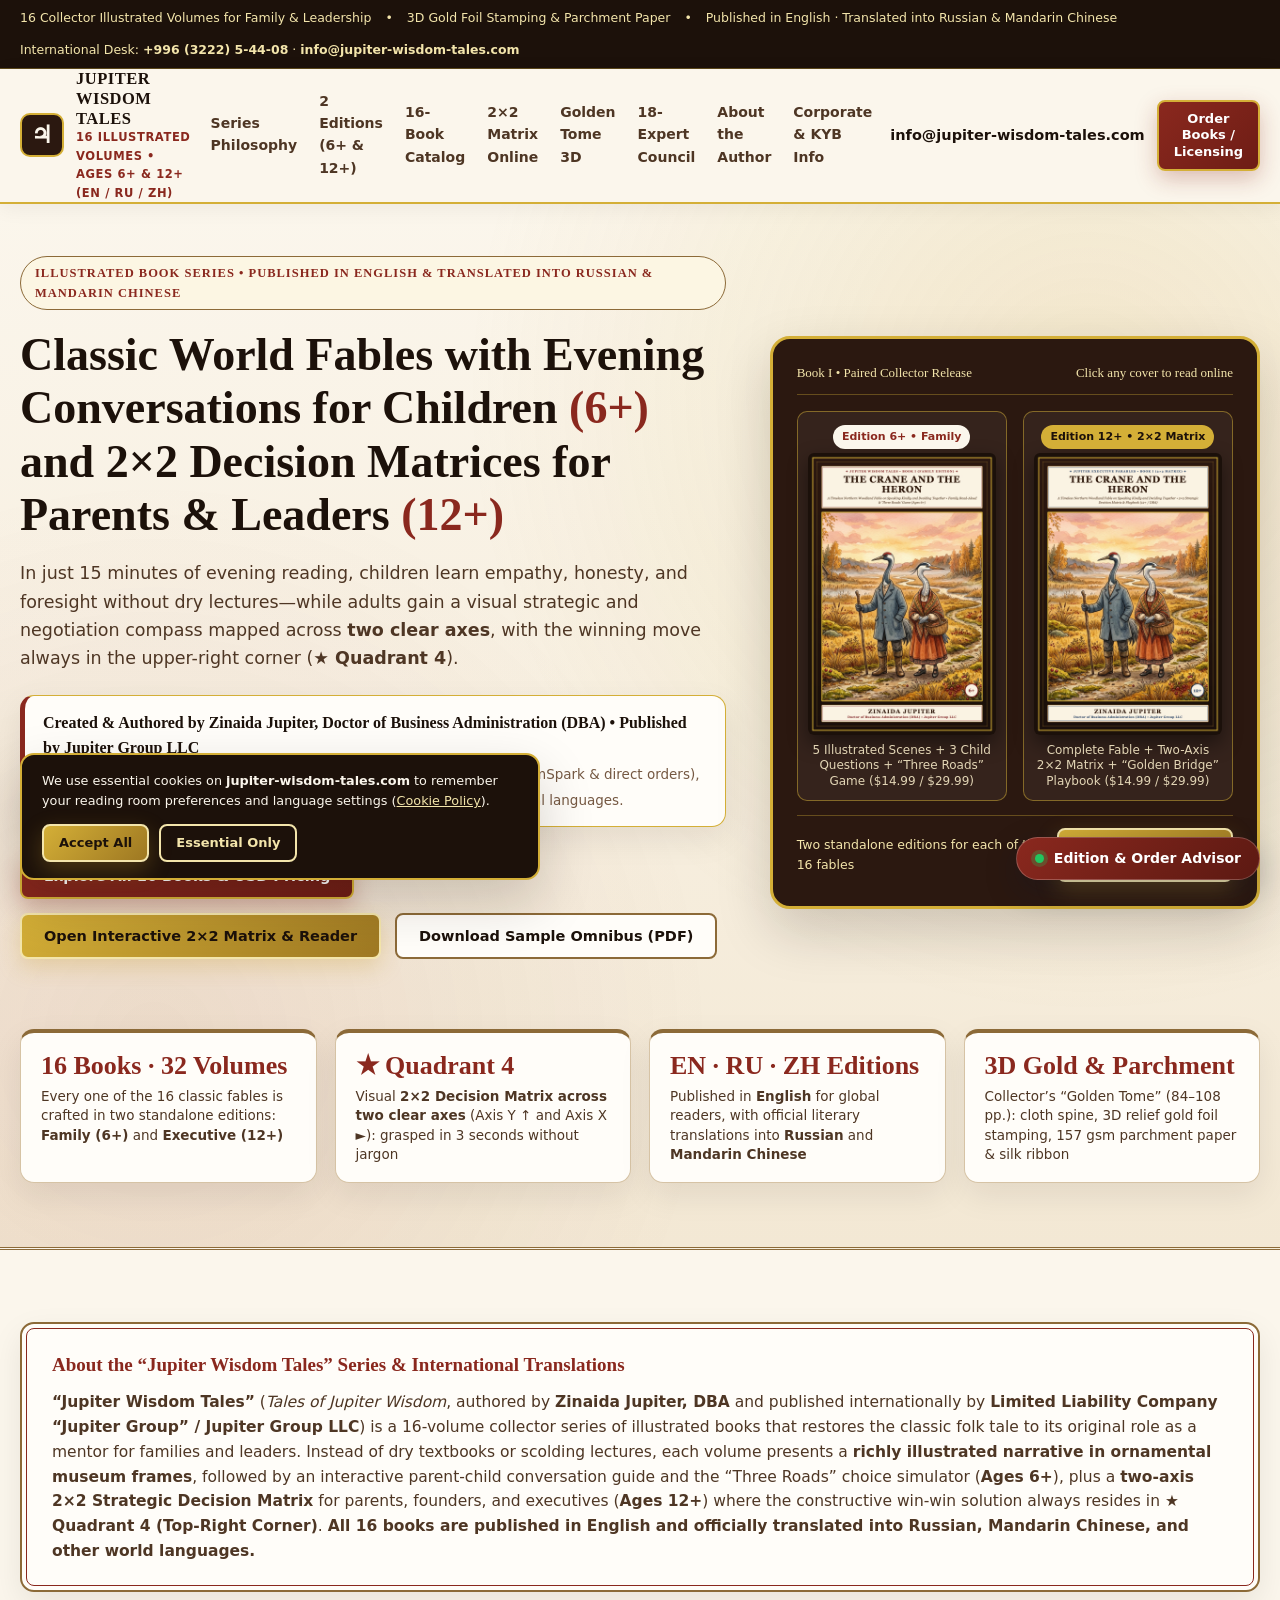
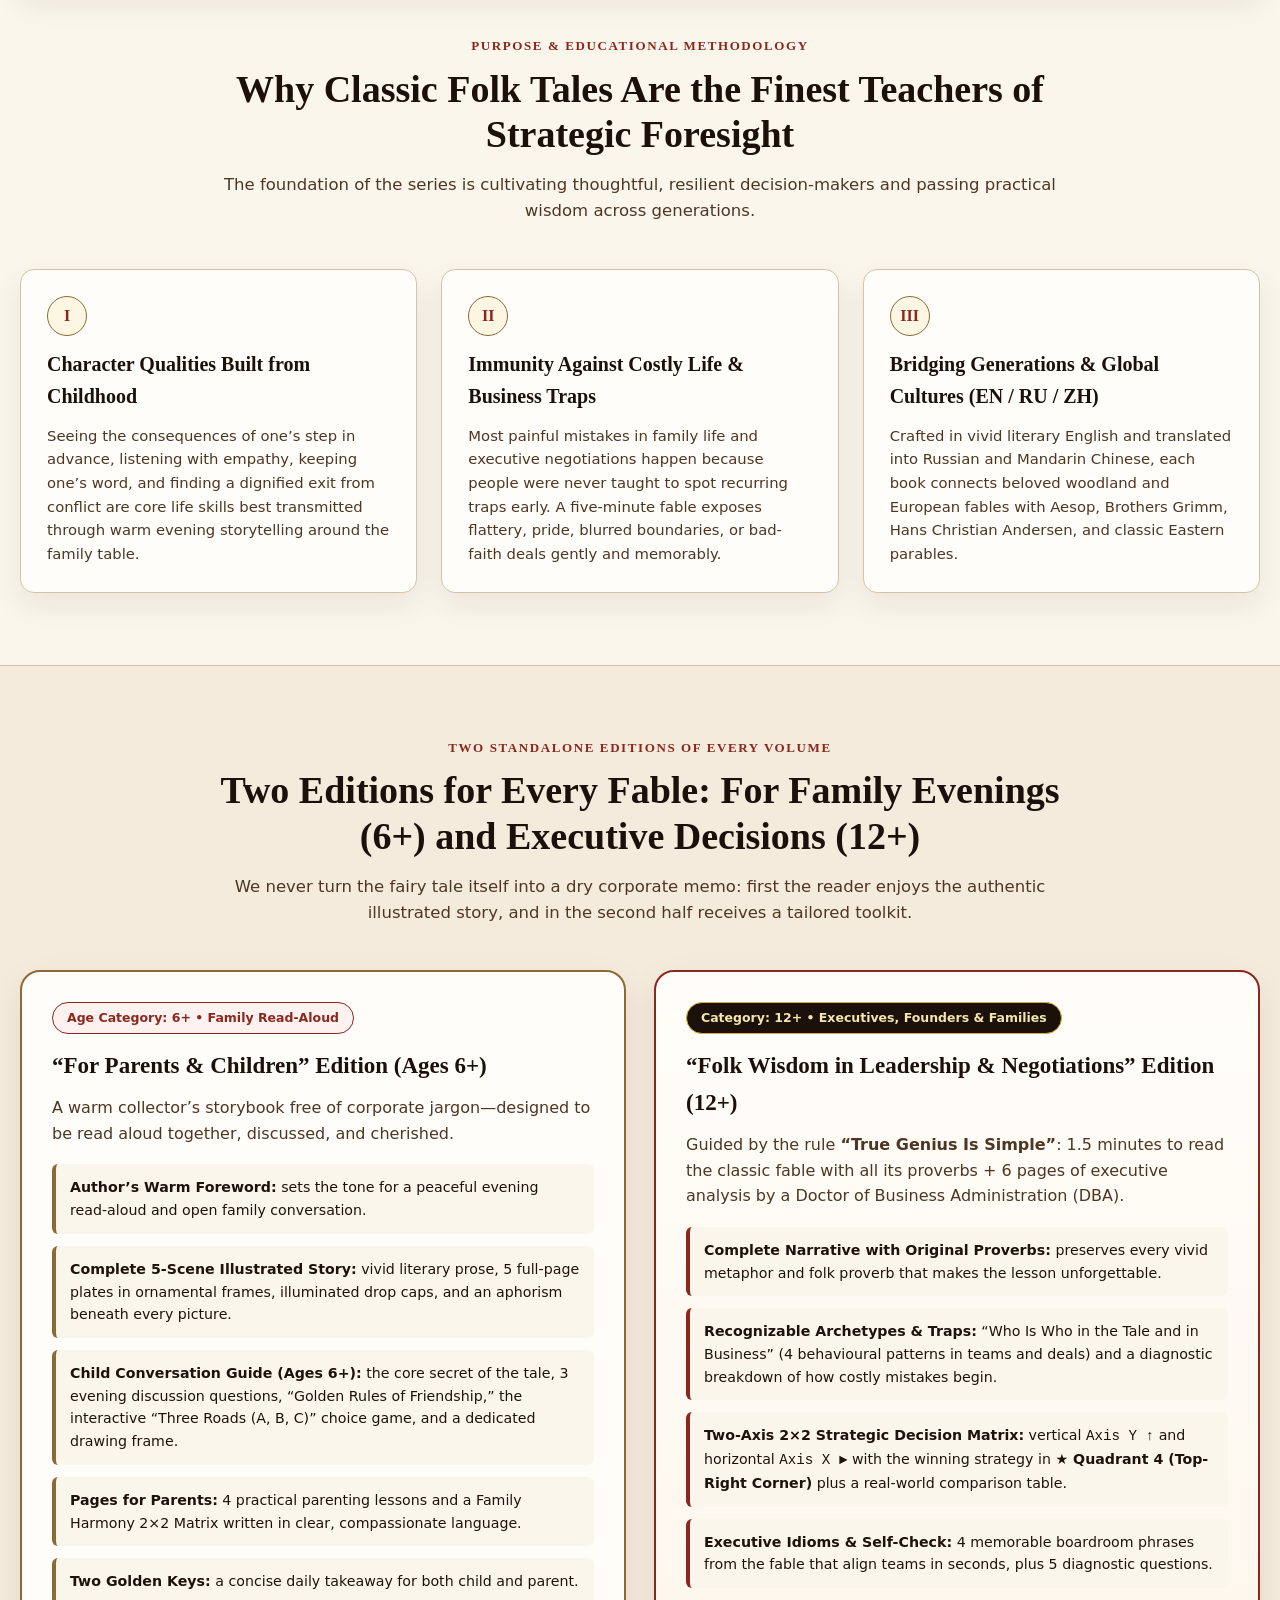
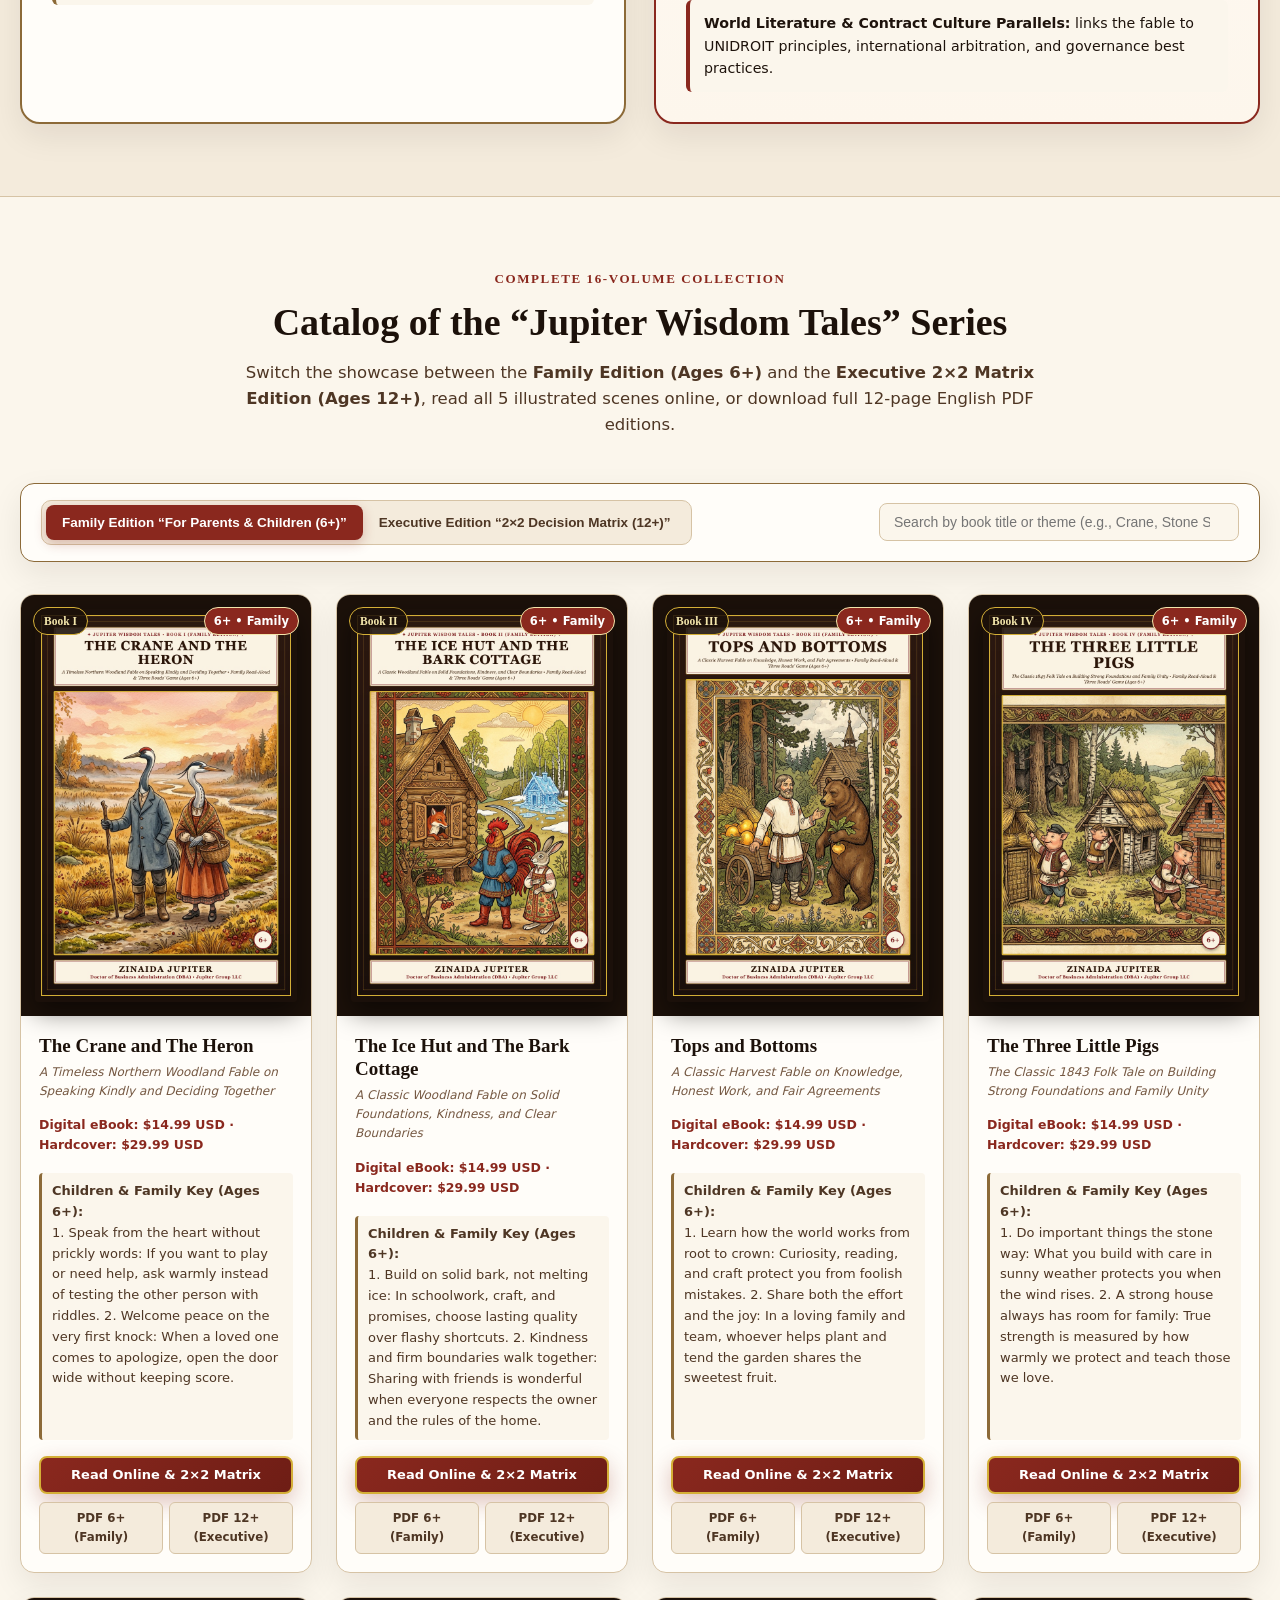
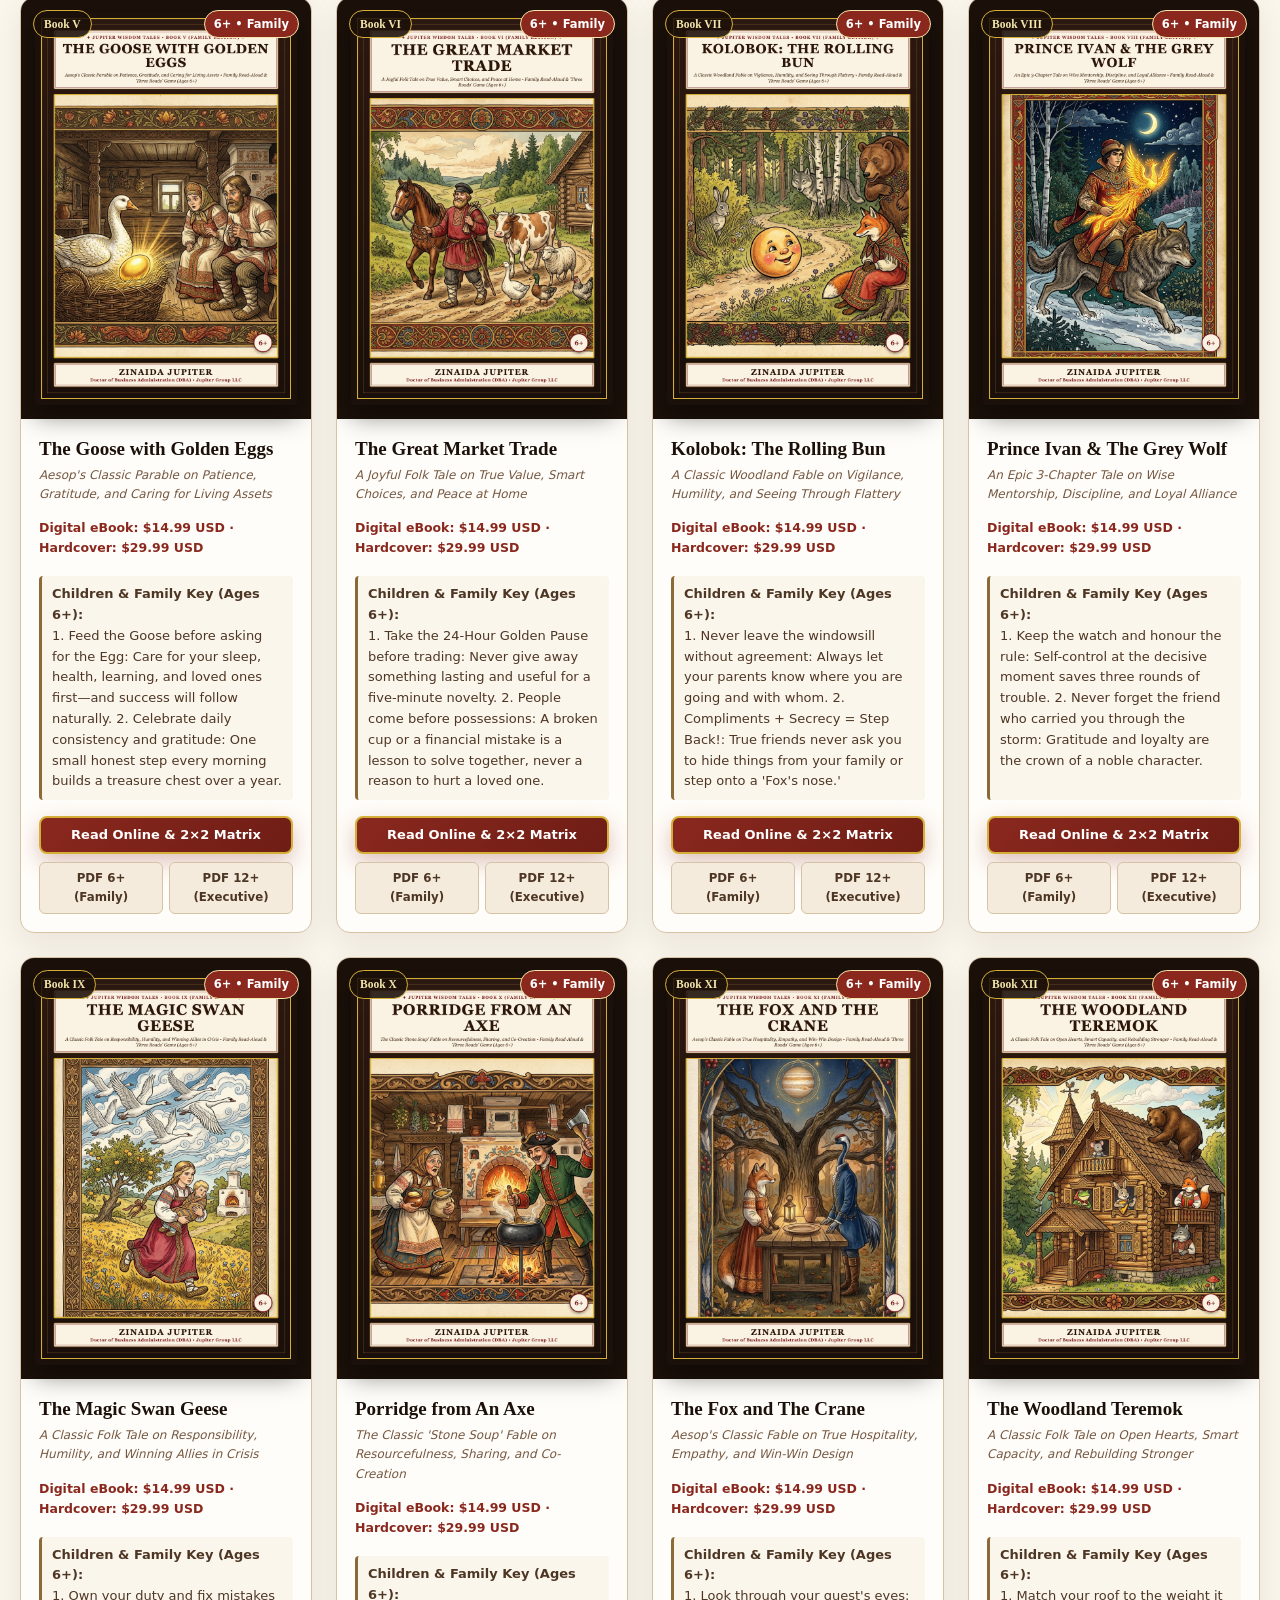
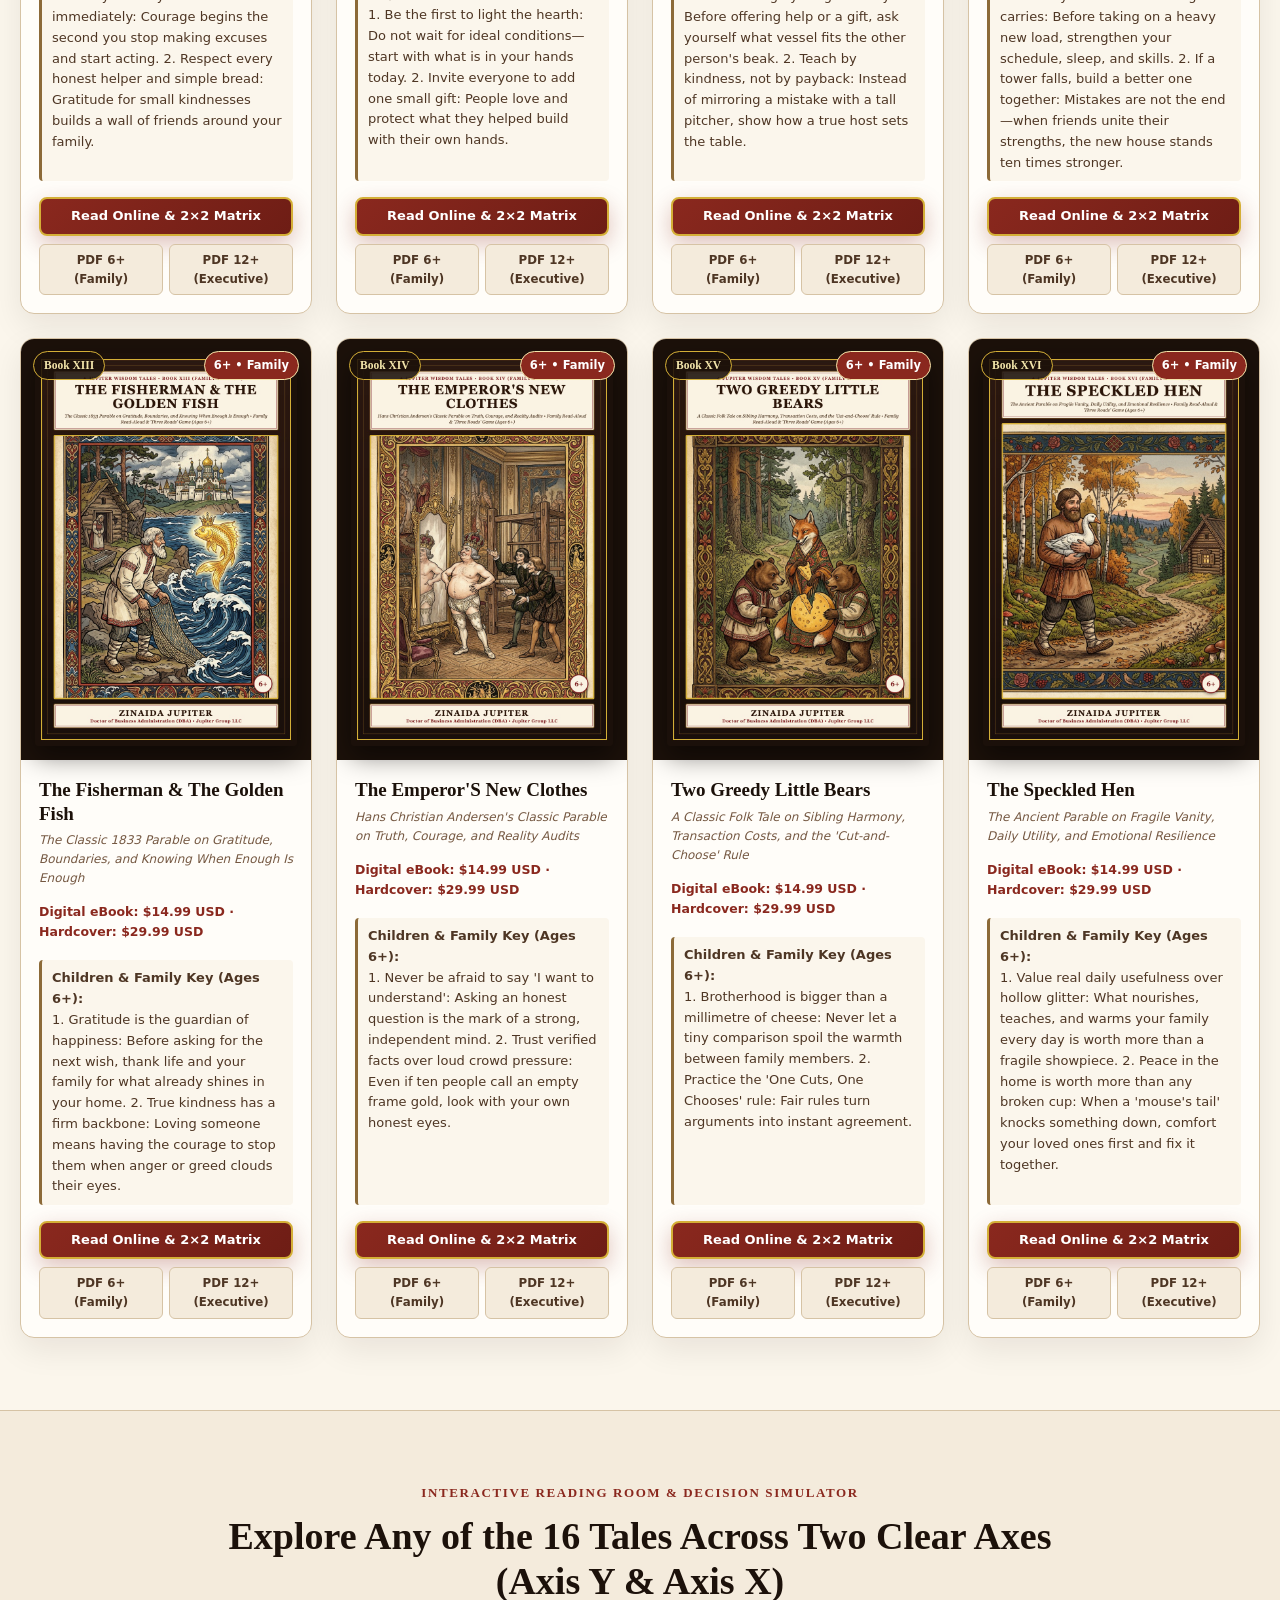
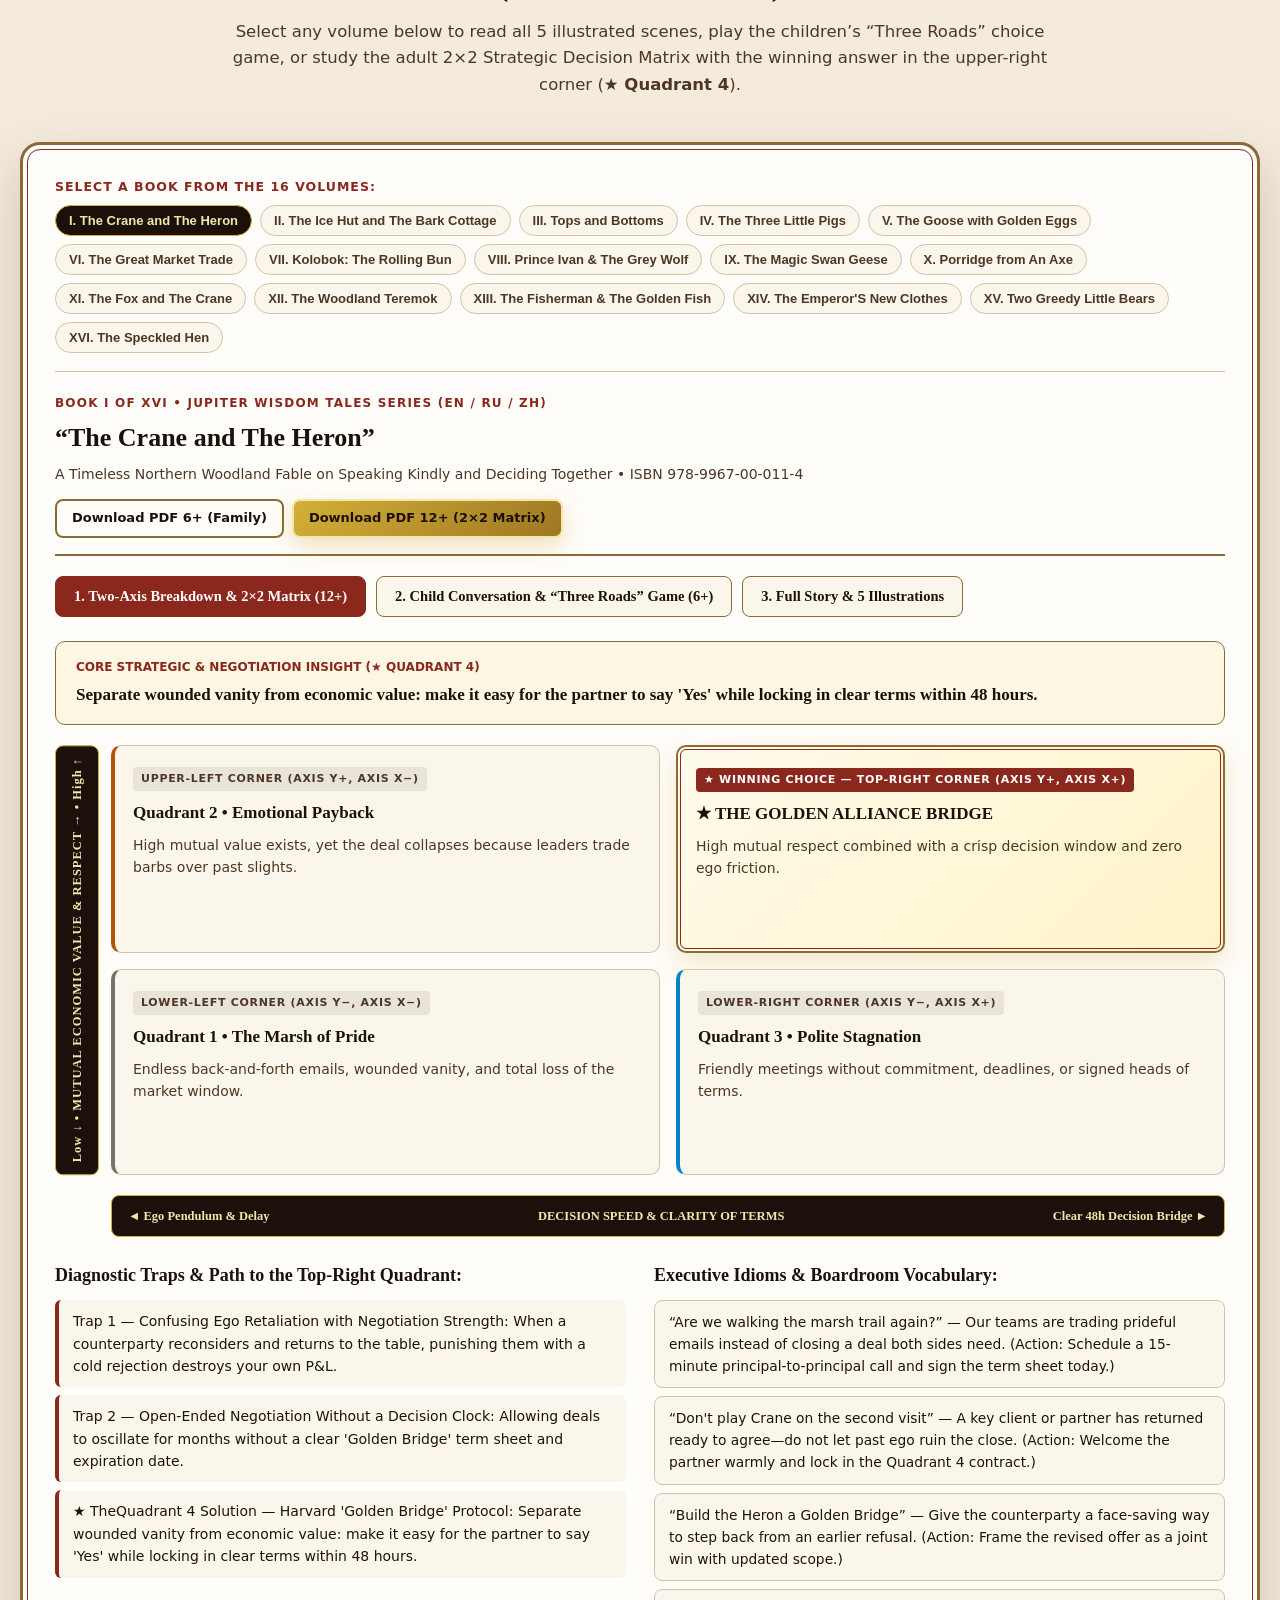
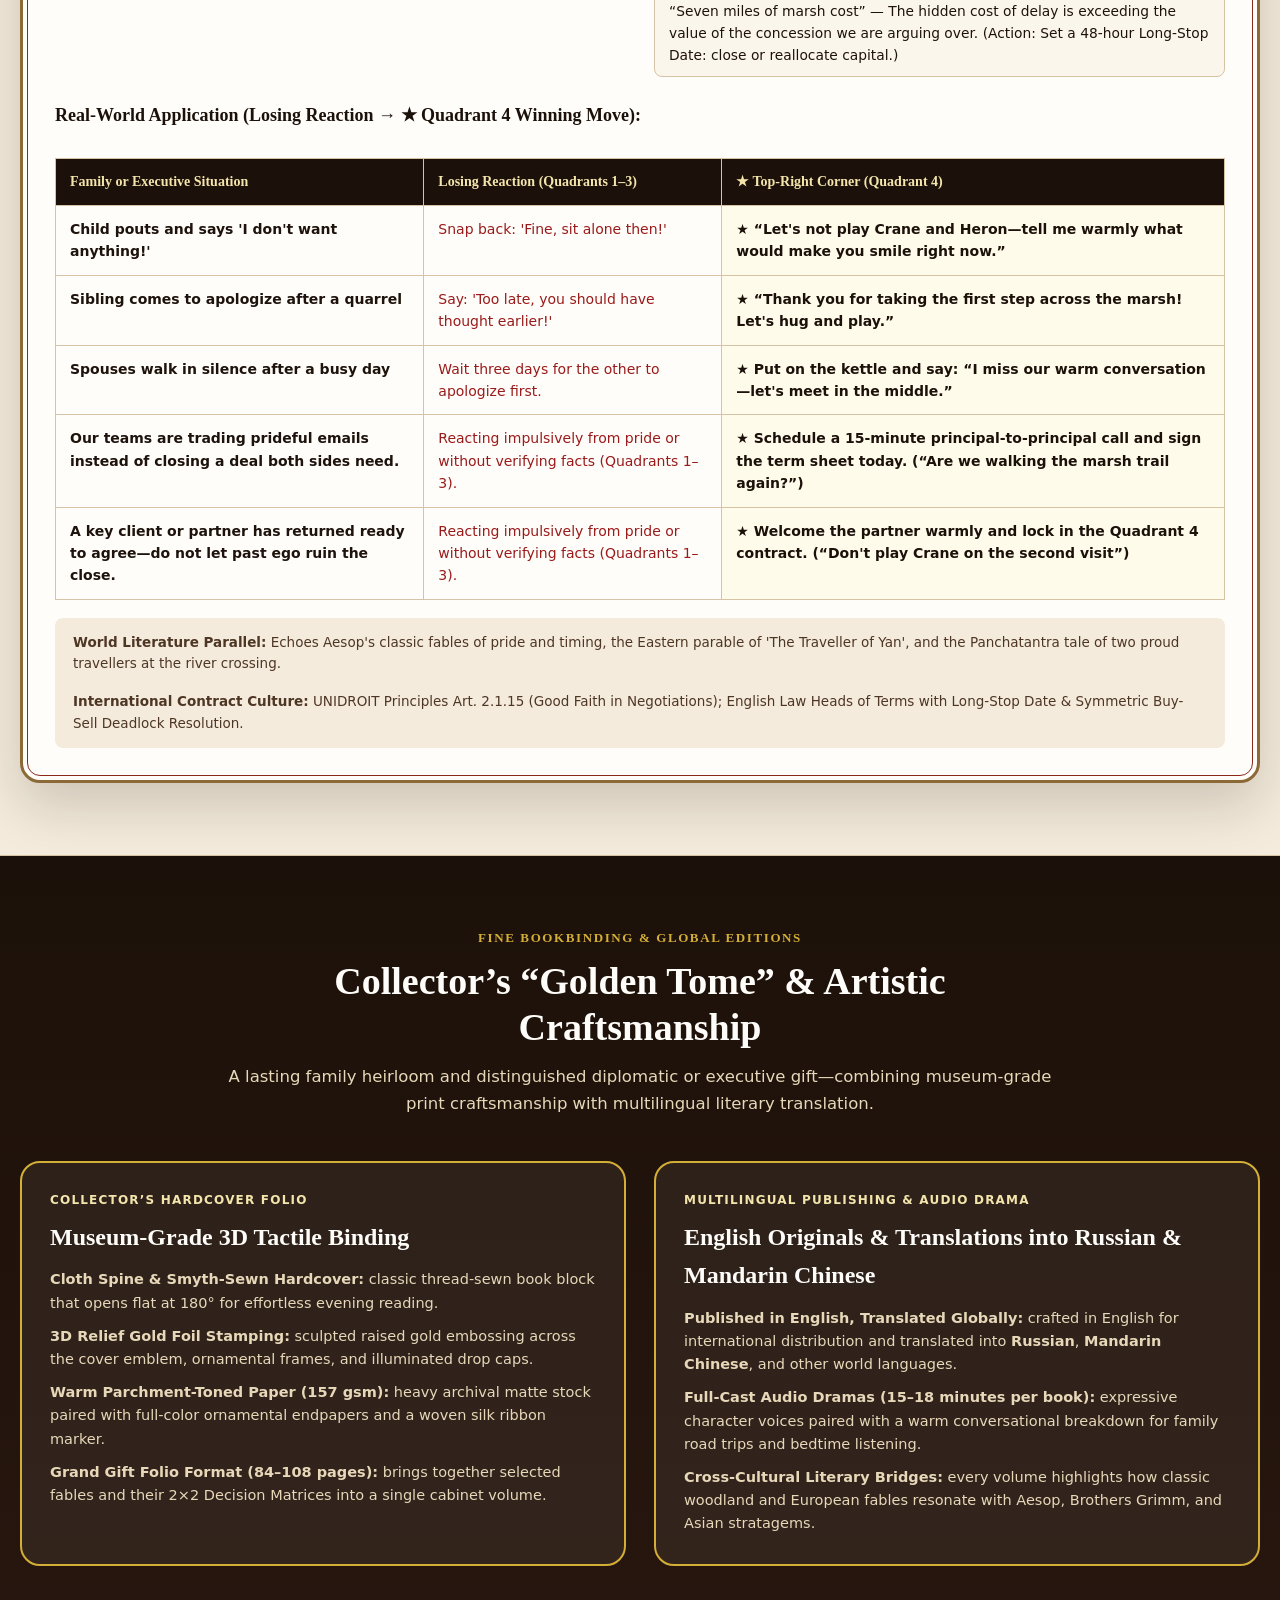
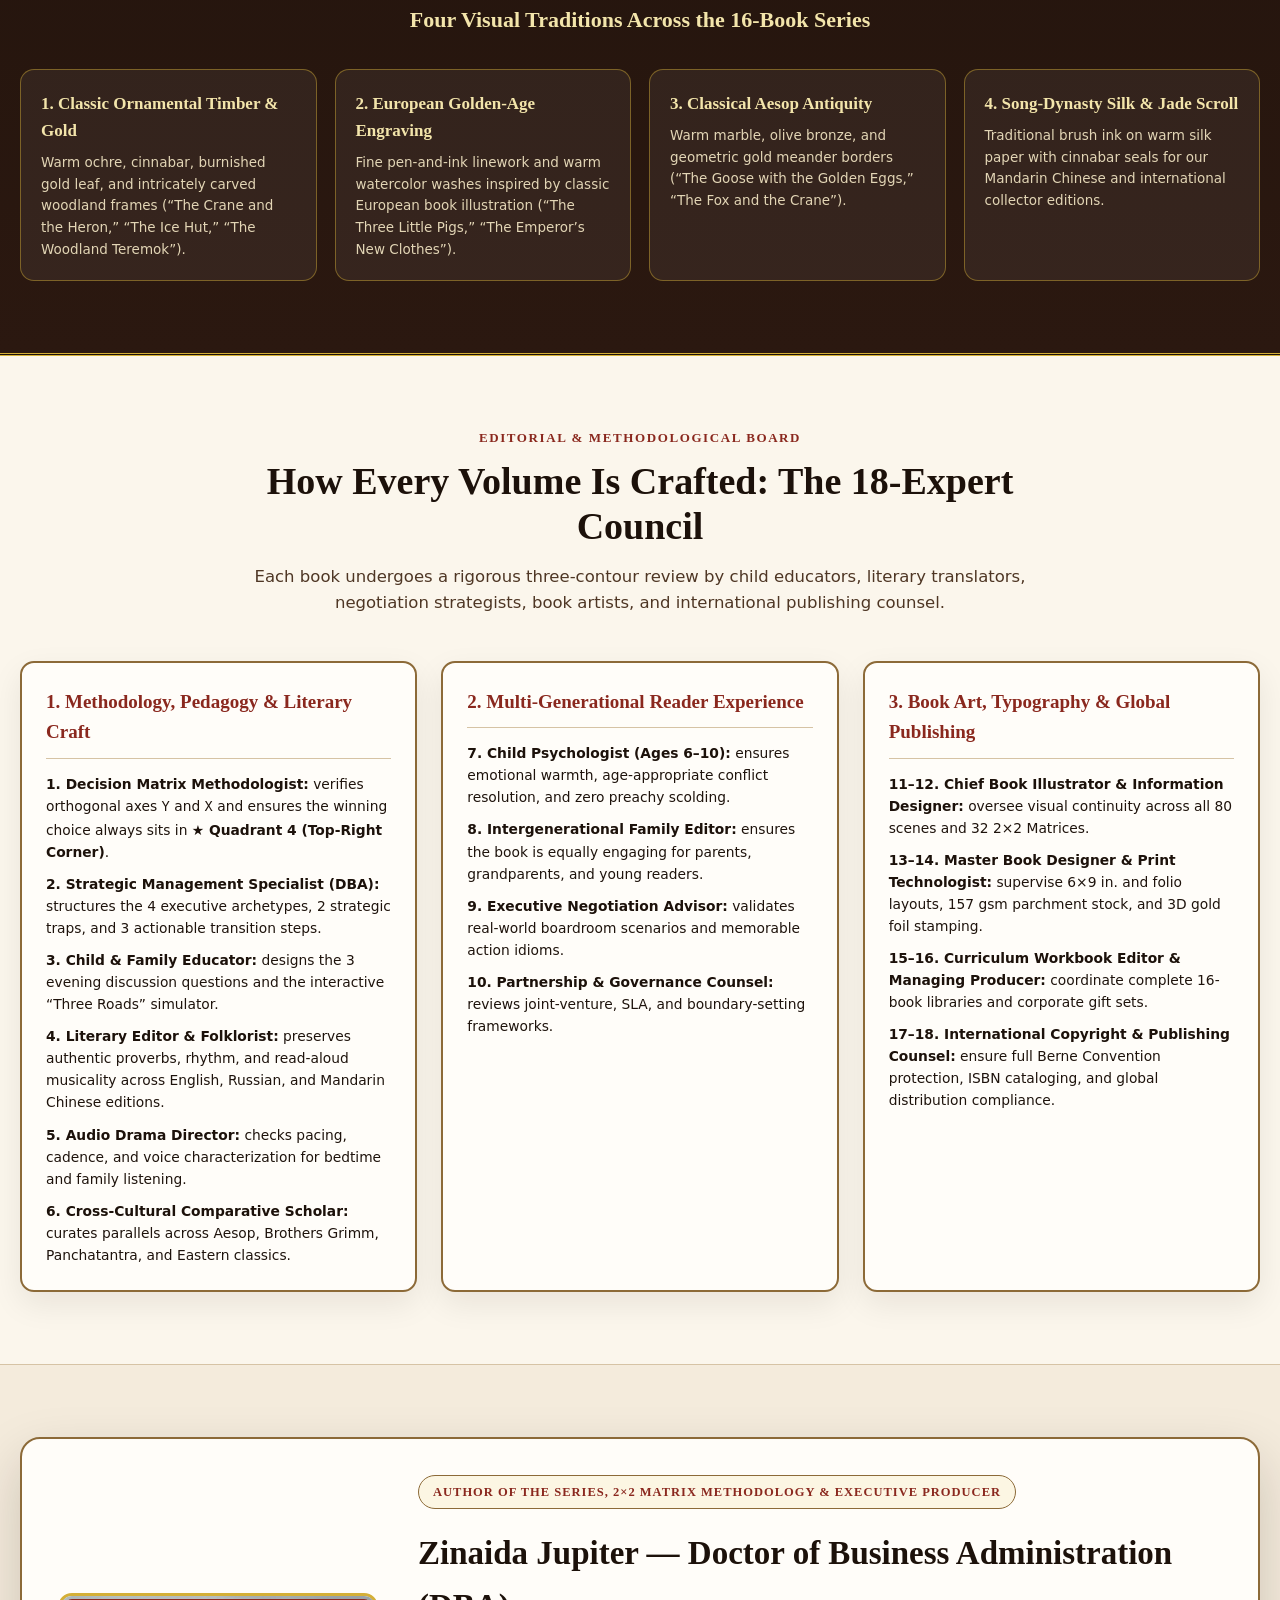
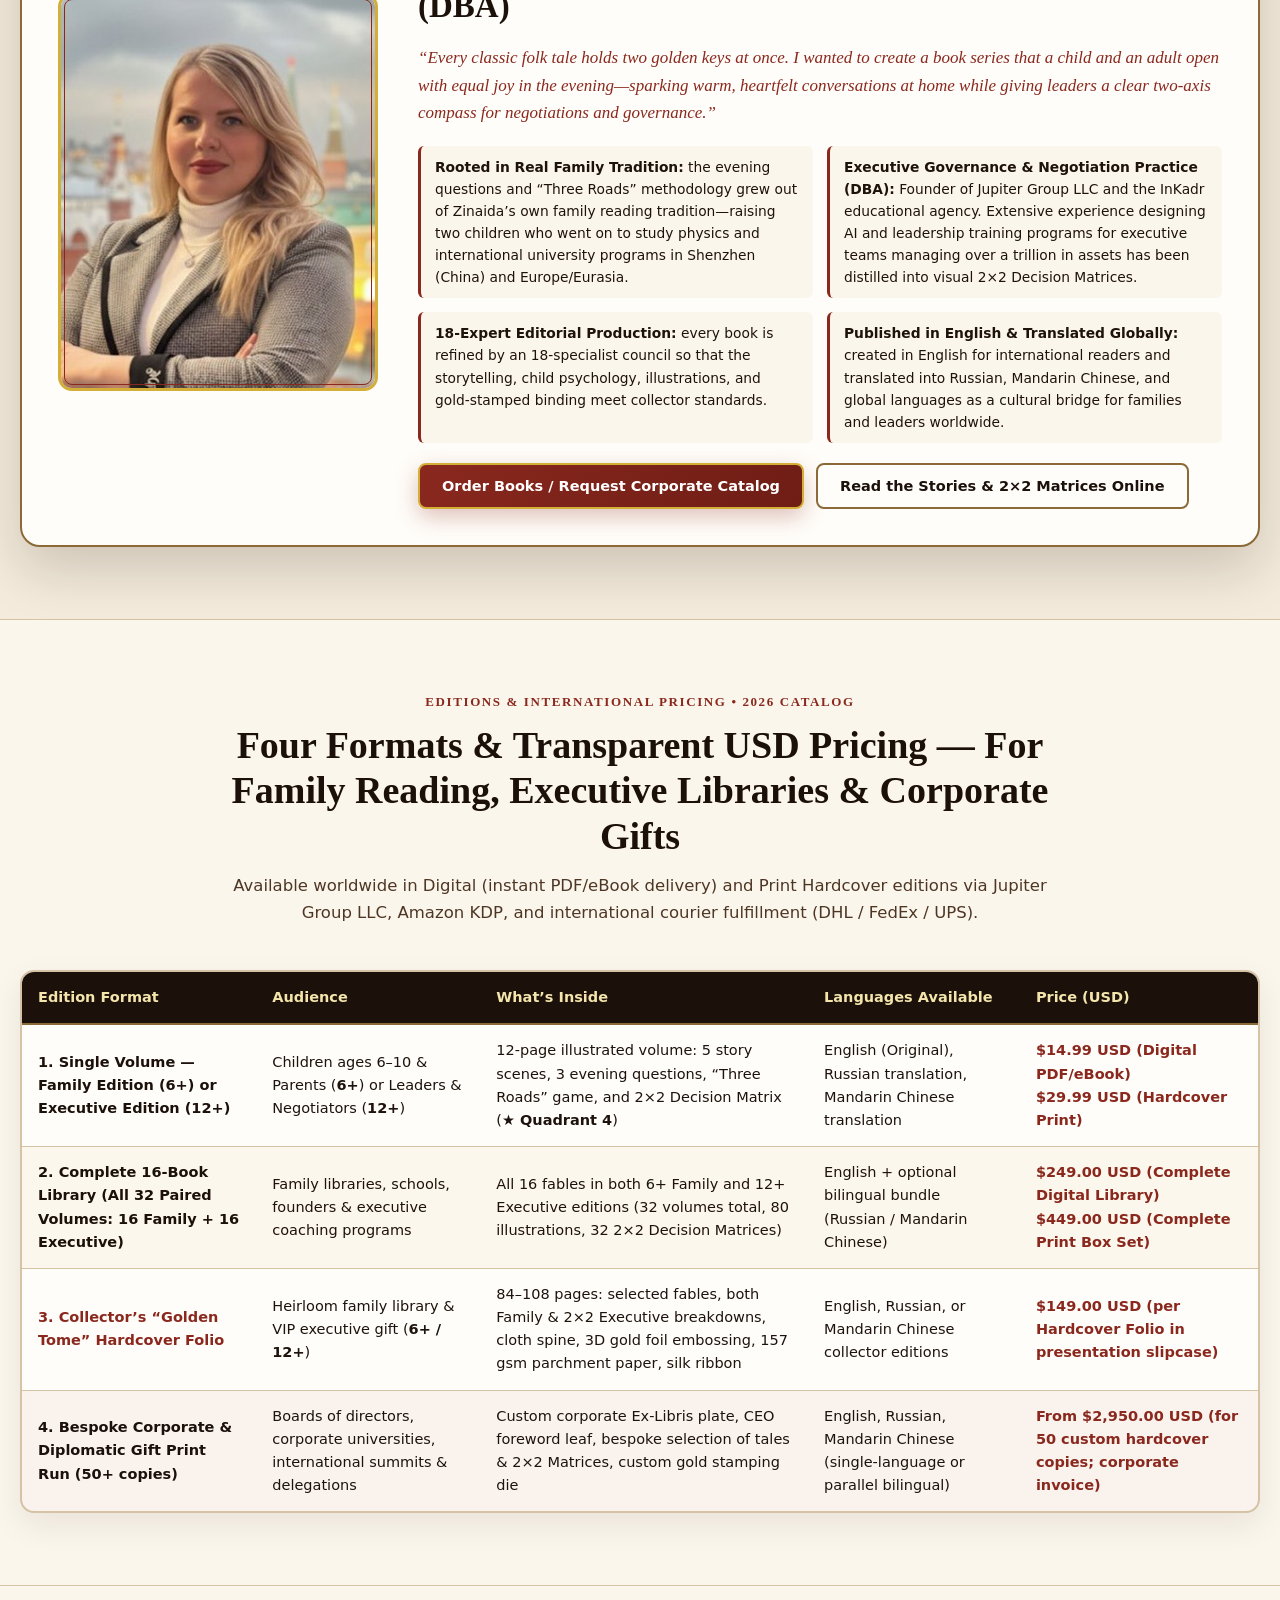
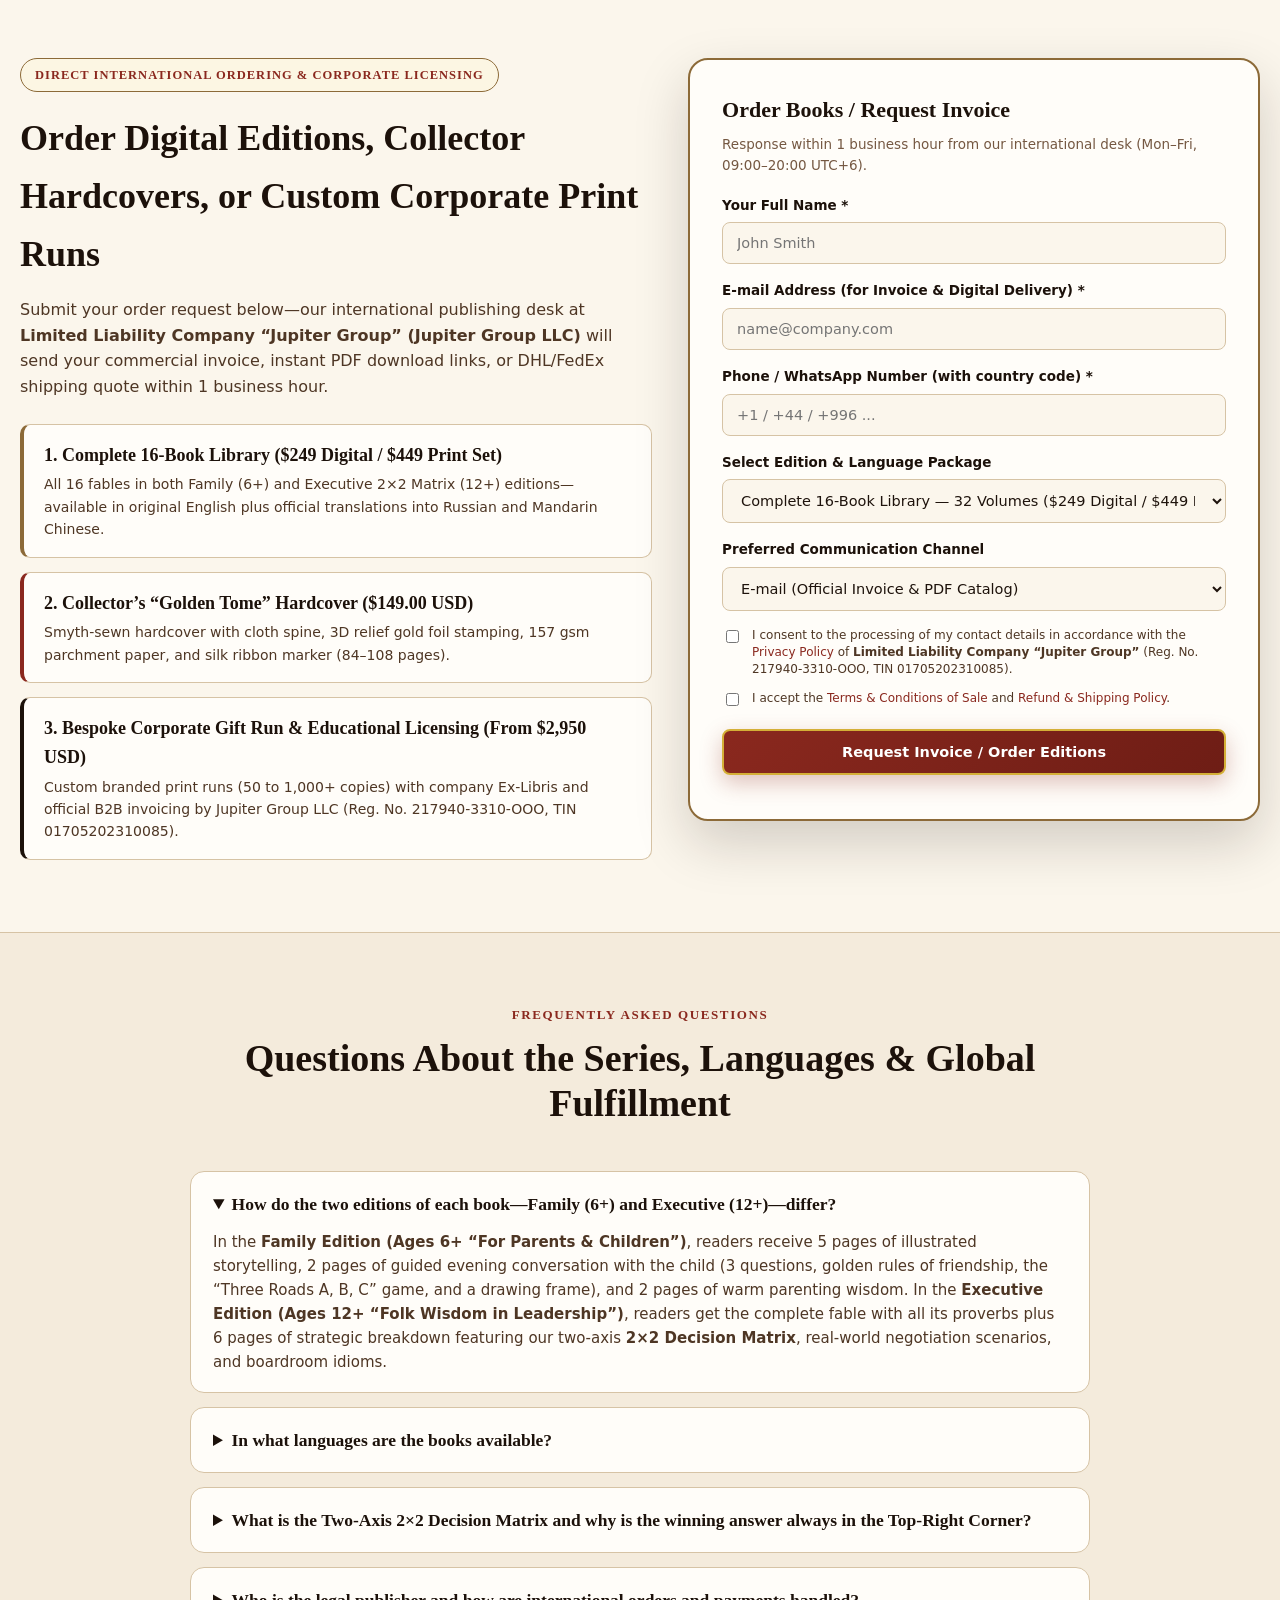
==== index.html @ e1222b91 "feat: publish English Payoneer-ready website jupiter-wisdom-tales.com (Jupiter Group LLC, KG)" ====
<!DOCTYPE html>
<html lang="en">
<head>
  <meta charset="UTF-8">
  <meta name="viewport" content="width=device-width, initial-scale=1.0">
  <title>Jupiter Wisdom Tales — Collector Illustrated Books for Children (6+) &amp; 2×2 Decision Matrices for Leaders (12+)</title>
  <meta name="description" content="A 16-volume illustrated book series by Zinaida Jupiter, DBA. Classic heritage folk tales with family read-aloud guides (Ages 6+) and 2×2 Strategic Decision Matrices for parents and executives (Ages 12+). Published in English with official translations into Russian, Mandarin Chinese, and global languages by Jupiter Group LLC.">
  <link rel="canonical" href="https://jupiter-wisdom-tales.com/">
  <link rel="icon" type="image/svg+xml" href="img/favicon.svg">
  <link rel="apple-touch-icon" href="img/favicon.svg">
  <link rel="preload" as="image" href="img/covers/b1_fam.jpg" fetchpriority="high">

  <!-- Open Graph -->
  <meta property="og:type" content="website">
  <meta property="og:site_name" content="Jupiter Wisdom Tales">
  <meta property="og:title" content="Jupiter Wisdom Tales — Family Read-Aloud Books (6+) &amp; 2×2 Strategic Decision Matrices (12+)">
  <meta property="og:description" content="16 collector illustrated volumes by Zinaida Jupiter, DBA: classic fables in museum-grade ornamental frames, evening conversation guides for children, and two-axis 2×2 Decision Matrices with the winning choice in ★ Quadrant 4 (Top-Right Corner). Published in English and translated into Russian and Mandarin Chinese.">
  <meta property="og:url" content="https://jupiter-wisdom-tales.com/">
  <meta property="og:image" content="https://jupiter-wisdom-tales.com/img/og-image.jpg">
  <meta property="og:locale" content="en_US">

  <link rel="stylesheet" href="css/style.css?v=1">
  <link rel="stylesheet" href="css/ai-consultant.css?v=1">

  <!-- Schema.org JSON-LD: Organization + BookSeries + Person + FAQPage -->
  <script type="application/ld+json">
  {
    "@context": "https://schema.org",
    "@graph": [
      {
        "@type": "Organization",
        "@id": "https://jupiter-wisdom-tales.com/#organization",
        "name": "Limited Liability Company \"Jupiter Group\" (Jupiter Group LLC)",
        "legalName": "Limited Liability Company \"Jupiter Group\" (OsOO \"Jupiter Group\", Reg. No. 217940-3310-OOO, TIN 01705202310085)",
        "url": "https://jupiter-wisdom-tales.com/",
        "logo": "https://jupiter-wisdom-tales.com/img/logo.svg",
        "telephone": "+996-3222-5-44-08",
        "email": "info@jupiter-wisdom-tales.com",
        "address": {
          "@type": "PostalAddress",
          "streetAddress": "4 A. Borubaeva Street, Apt. 21",
          "addressLocality": "Osh",
          "postalCode": "723500",
          "addressCountry": "KG"
        },
        "sameAs": [
          "https://record.minjust.gov.kg/view/01705202310085",
          "https://t.me/jupiter_wisdom_tales"
        ]
      },
      {
        "@type": "Person",
        "@id": "https://jupiter-wisdom-tales.com/#author",
        "name": "Zinaida Jupiter",
        "honorificSuffix": "DBA",
        "jobTitle": "Author & Creator of the Jupiter Wisdom Tales Series, Doctor of Business Administration (DBA)",
        "image": "https://jupiter-wisdom-tales.com/img/zinaida-portrait.jpg"
      },
      {
        "@type": "BookSeries",
        "@id": "https://jupiter-wisdom-tales.com/#bookseries",
        "name": "Jupiter Wisdom Tales",
        "alternateName": "Tales of Jupiter Wisdom",
        "author": {
          "@id": "https://jupiter-wisdom-tales.com/#author"
        },
        "publisher": {
          "@id": "https://jupiter-wisdom-tales.com/#organization"
        },
        "numberOfItems": 16,
        "inLanguage": ["en", "ru", "zh-CN"],
        "description": "A 16-volume collector series of dual-purpose illustrated books: classic folk tales with evening conversation guides for children (Ages 6+) and two-axis 2x2 Decision Matrices for parents, founders, and executives (Ages 12+). Published originally in English and translated into Russian, Mandarin Chinese, and global languages."
      },
      {
        "@type": "FAQPage",
        "@id": "https://jupiter-wisdom-tales.com/#faqpage",
        "mainEntity": [
          {
            "@type": "Question",
            "name": "How do the two editions of each book—Family (6+) and Executive (12+)—differ?",
            "acceptedAnswer": {
              "@type": "Answer",
              "text": "The Family Edition (Ages 6+) features 5 pages of lyrical illustrated storytelling, 2 pages of parent-child conversation (3 evening questions, the 'Three Roads' choice game, and a drawing frame), and 2 pages of warm parenting wisdom. The Executive Edition (Ages 12+) presents the complete fable alongside a two-axis 2x2 Strategic Decision Matrix (with the winning move in ★ Quadrant 4, Top-Right Corner), a table of real-world negotiation scenarios, and boardroom action idioms."
            }
          },
          {
            "@type": "Question",
            "name": "In what languages are the Jupiter Wisdom Tales published?",
            "acceptedAnswer": {
              "@type": "Answer",
              "text": "All 16 books of the Jupiter Wisdom Tales series are published originally in English for global readers and international platforms (including Amazon KDP and IngramSpark), and are officially translated into Russian, Mandarin Chinese, and other world languages."
            }
          },
          {
            "@type": "Question",
            "name": "Who is the official corporate publisher and copyright licensee?",
            "acceptedAnswer": {
              "@type": "Answer",
              "text": "The series is published and distributed internationally by Limited Liability Company 'Jupiter Group' (OsOO 'Jupiter Group' / Jupiter Group LLC), registered with the Ministry of Justice of the Kyrgyz Republic under State Registration No. 217940-3310-OOO and TIN 01705202310085 (4 A. Borubaeva Street, Apt. 21, Osh, 723500, Kyrgyz Republic; CEO: Vladimir Yuryevich Jupiter)."
            }
          }
        ]
      }
    ]
  }
  </script>
</head>
<body>

  <!-- Top Museum Canon Bar -->
  <div class="top-canon-bar">
    <div class="container top-canon-bar__inner">
      <div class="top-canon-bar__badges">
        <span>16 Collector Illustrated Volumes for Family &amp; Leadership</span>
        <span>•</span>
        <span>3D Gold Foil Stamping &amp; Parchment Paper</span>
        <span>•</span>
        <span>Published in English · Translated into Russian &amp; Mandarin Chinese</span>
      </div>
      <div>
        International Desk: <a href="tel:+996322254408">+996 (3222) 5-44-08</a> · <a href="mailto:info@jupiter-wisdom-tales.com">info@jupiter-wisdom-tales.com</a>
      </div>
    </div>
  </div>

  <!-- Sticky Header -->
  <header class="site-header">
    <div class="container site-header__inner">
      <a href="#top" class="brand-logo" aria-label="Jupiter Wisdom Tales — Home">
        <span class="brand-logo__emblem" aria-hidden="true">♃</span>
        <span>
          <span class="brand-logo__title">JUPITER WISDOM TALES</span>
          <span class="brand-logo__sub">16 Illustrated Volumes • Ages 6+ &amp; 12+ (EN / RU / ZH)</span>
        </span>
      </a>

      <nav class="main-nav" aria-label="Main Navigation">
        <a href="#philosophy">Series Philosophy</a>
        <a href="#two-wings">2 Editions (6+ &amp; 12+)</a>
        <a href="#catalog">16-Book Catalog</a>
        <a href="#interactive-matrix">2×2 Matrix Online</a>
        <a href="#golden-tome">Golden Tome 3D</a>
        <a href="#council">18-Expert Council</a>
        <a href="#author">About the Author</a>
        <a href="requisites.html">Corporate &amp; KYB Info</a>
      </nav>

      <div class="header-actions">
        <a href="mailto:info@jupiter-wisdom-tales.com" class="header-phone">info@jupiter-wisdom-tales.com</a>
        <button type="button" class="btn btn--primary btn--sm" data-open-order="Complete 16-Book Library ($249 / $449 USD)">Order Books / Licensing</button>
      </div>
    </div>
  </header>

  <main id="top">
    <!-- HERO SECTION -->
    <section class="hero">
      <div class="container">
        <div class="hero__grid">
          <div>
            <div class="eyebrow-badge">Illustrated Book Series • Published in English &amp; Translated into Russian &amp; Mandarin Chinese</div>
            <h1 class="hero__title">
              Classic World Fables with Evening Conversations for Children <span>(6+)</span> and 2×2 Decision Matrices for Parents &amp; Leaders <span>(12+)</span>
            </h1>
            <p class="hero__lead">
              In just 15 minutes of evening reading, children learn empathy, honesty, and foresight without dry lectures—while adults gain a visual strategic and negotiation compass mapped across <strong>two clear axes</strong>, with the winning move always in the upper-right corner (<strong>★ Quadrant 4</strong>).
            </p>

            <div class="hero__author-pill">
              <div>
                <strong>Created &amp; Authored by Zinaida Jupiter, Doctor of Business Administration (DBA) • Published by Jupiter Group LLC</strong>
                <span>Published originally in English for global distribution (Amazon KDP, IngramSpark &amp; direct orders), with official translations into Russian, Mandarin Chinese, and international languages.</span>
              </div>
            </div>

            <div class="hero__cta-row">
              <a href="#catalog" class="btn btn--primary">Explore All 16 Books &amp; USD Pricing</a>
              <a href="#interactive-matrix" class="btn btn--gold">Open Interactive 2×2 Matrix &amp; Reader</a>
              <a href="pdf/golden_omnibus_vol1_en.pdf" target="_blank" rel="noopener" class="btn btn--outline">Download Sample Omnibus (PDF)</a>
            </div>
          </div>

          <!-- Right Showcase of Paired Editions (Book I) -->
          <div class="hero-showcase">
            <div class="hero-showcase__top">
              <span>Book I • Paired Collector Release</span>
              <span>Click any cover to read online</span>
            </div>
            <div class="hero-showcase__pair">
              <div class="showcase-book-card" data-open-reader="1" data-initial-tab="kids">
                <span class="showcase-book-card__tag showcase-book-card__tag--fam">Edition 6+ • Family</span>
                <img src="img/covers/b1_fam.jpg" alt="Book I: The Crane and the Heron — Family Read-Aloud Edition (Ages 6+)" width="320" height="480" fetchpriority="high">
                <div class="showcase-book-card__caption">5 Illustrated Scenes + 3 Child Questions + “Three Roads” Game ($14.99 / $29.99)</div>
              </div>
              <div class="showcase-book-card" data-open-reader="1" data-initial-tab="matrix">
                <span class="showcase-book-card__tag showcase-book-card__tag--mgmt">Edition 12+ • 2×2 Matrix</span>
                <img src="img/covers/b1_mgmt.jpg" alt="Book I: The Crane and the Heron — Executive 2x2 Decision Matrix Edition (Ages 12+)" width="320" height="480">
                <div class="showcase-book-card__caption">Complete Fable + Two-Axis 2×2 Matrix + “Golden Bridge” Playbook ($14.99 / $29.99)</div>
              </div>
            </div>
            <div class="hero-showcase__footer">
              <span>Two standalone editions for each of the 16 fables</span>
              <button type="button" class="btn btn--gold btn--sm" data-open-reader="1" data-initial-tab="matrix">Open 2×2 Breakdown →</button>
            </div>
          </div>
        </div>

        <!-- 4 Key Metrics Strip -->
        <div class="metrics-strip">
          <div class="metric-card">
            <div class="metric-card__num">16 Books · 32 Volumes</div>
            <div class="metric-card__label">Every one of the 16 classic fables is crafted in two standalone editions: <strong>Family (6+)</strong> and <strong>Executive (12+)</strong></div>
          </div>
          <div class="metric-card">
            <div class="metric-card__num">★ Quadrant 4</div>
            <div class="metric-card__label">Visual <strong>2×2 Decision Matrix across two clear axes</strong> (Axis Y ↑ and Axis X ►): grasped in 3 seconds without jargon</div>
          </div>
          <div class="metric-card">
            <div class="metric-card__num">EN · RU · ZH Editions</div>
            <div class="metric-card__label">Published in <strong>English</strong> for global readers, with official literary translations into <strong>Russian</strong> and <strong>Mandarin Chinese</strong></div>
          </div>
          <div class="metric-card">
            <div class="metric-card__num">3D Gold &amp; Parchment</div>
            <div class="metric-card__label">Collector’s “Golden Tome” (84–108 pp.): cloth spine, 3D relief gold foil stamping, 157 gsm parchment paper &amp; silk ribbon</div>
          </div>
        </div>
      </div>
    </section>

    <!-- SECTION 1: EXECUTIVE SUMMARY & PHILOSOPHY -->
    <section class="section" id="philosophy">
      <div class="container">
        <div class="geo-summary-box">
          <h2 class="geo-summary-box__title">About the “Jupiter Wisdom Tales” Series &amp; International Translations</h2>
          <p style="margin:0;font-size:15.5px;color:var(--ink-secondary);">
            <strong>“Jupiter Wisdom Tales”</strong> (<em>Tales of Jupiter Wisdom</em>, authored by <strong>Zinaida Jupiter, DBA</strong> and published internationally by <strong>Limited Liability Company “Jupiter Group” / Jupiter Group LLC</strong>) is a 16-volume collector series of illustrated books that restores the classic folk tale to its original role as a mentor for families and leaders. Instead of dry textbooks or scolding lectures, each volume presents a <strong>richly illustrated narrative in ornamental museum frames</strong>, followed by an interactive parent-child conversation guide and the “Three Roads” choice simulator (<strong>Ages 6+</strong>), plus a <strong>two-axis 2×2 Strategic Decision Matrix</strong> for parents, founders, and executives (<strong>Ages 12+</strong>) where the constructive win-win solution always resides in <strong>★ Quadrant 4 (Top-Right Corner)</strong>. <strong>All 16 books are published in English and officially translated into Russian, Mandarin Chinese, and other world languages.</strong>
          </p>
        </div>

        <div class="section-header">
          <div class="section-header__super">Purpose &amp; Educational Methodology</div>
          <h2 class="section-header__title">Why Classic Folk Tales Are the Finest Teachers of Strategic Foresight</h2>
          <p class="section-header__desc">
            The foundation of the series is cultivating thoughtful, resilient decision-makers and passing practical wisdom across generations.
          </p>
        </div>

        <div class="pillars-grid">
          <article class="pillar-card">
            <span class="pillar-card__num">I</span>
            <h3>Character Qualities Built from Childhood</h3>
            <p>
              Seeing the consequences of one’s step in advance, listening with empathy, keeping one’s word, and finding a dignified exit from conflict are core life skills best transmitted through warm evening storytelling around the family table.
            </p>
          </article>

          <article class="pillar-card">
            <span class="pillar-card__num">II</span>
            <h3>Immunity Against Costly Life &amp; Business Traps</h3>
            <p>
              Most painful mistakes in family life and executive negotiations happen because people were never taught to spot recurring traps early. A five-minute fable exposes flattery, pride, blurred boundaries, or bad-faith deals gently and memorably.
            </p>
          </article>

          <article class="pillar-card">
            <span class="pillar-card__num">III</span>
            <h3>Bridging Generations &amp; Global Cultures (EN / RU / ZH)</h3>
            <p>
              Crafted in vivid literary English and translated into Russian and Mandarin Chinese, each book connects beloved woodland and European fables with Aesop, Brothers Grimm, Hans Christian Andersen, and classic Eastern parables.
            </p>
          </article>
        </div>
      </div>
    </section>

    <!-- SECTION 2: TWO WINGS OF EVERY BOOK (6+ AND 12+) -->
    <section class="section section--alt" id="two-wings">
      <div class="container">
        <div class="section-header">
          <div class="section-header__super">Two Standalone Editions of Every Volume</div>
          <h2 class="section-header__title">Two Editions for Every Fable: For Family Evenings (6+) and Executive Decisions (12+)</h2>
          <p class="section-header__desc">
            We never turn the fairy tale itself into a dry corporate memo: first the reader enjoys the authentic illustrated story, and in the second half receives a tailored toolkit.
          </p>
        </div>

        <div class="editions-grid">
          <!-- Wing A: 6+ -->
          <div class="edition-panel">
            <span class="edition-badge edition-badge--6">Age Category: 6+ • Family Read-Aloud</span>
            <h3>“For Parents &amp; Children” Edition (Ages 6+)</h3>
            <p style="color:var(--ink-secondary);margin:0;">
              A warm collector’s storybook free of corporate jargon—designed to be read aloud together, discussed, and cherished.
            </p>
            <ul class="edition-steps">
              <li><strong>Author’s Warm Foreword:</strong> sets the tone for a peaceful evening read-aloud and open family conversation.</li>
              <li><strong>Complete 5-Scene Illustrated Story:</strong> vivid literary prose, 5 full-page plates in ornamental frames, illuminated drop caps, and an aphorism beneath every picture.</li>
              <li><strong>Child Conversation Guide (Ages 6+):</strong> the core secret of the tale, 3 evening discussion questions, “Golden Rules of Friendship,” the interactive “Three Roads (A, B, C)” choice game, and a dedicated drawing frame.</li>
              <li><strong>Pages for Parents:</strong> 4 practical parenting lessons and a Family Harmony 2×2 Matrix written in clear, compassionate language.</li>
              <li><strong>Two Golden Keys:</strong> a concise daily takeaway for both child and parent.</li>
            </ul>
          </div>

          <!-- Wing B: 12+ -->
          <div class="edition-panel edition-panel--exec">
            <span class="edition-badge edition-badge--12">Category: 12+ • Executives, Founders &amp; Families</span>
            <h3>“Folk Wisdom in Leadership &amp; Negotiations” Edition (12+)</h3>
            <p style="color:var(--ink-secondary);margin:0;">
              Guided by the rule <strong>“True Genius Is Simple”</strong>: 1.5 minutes to read the classic fable with all its proverbs + 6 pages of executive analysis by a Doctor of Business Administration (DBA).
            </p>
            <ul class="edition-steps">
              <li><strong>Complete Narrative with Original Proverbs:</strong> preserves every vivid metaphor and folk proverb that makes the lesson unforgettable.</li>
              <li><strong>Recognizable Archetypes &amp; Traps:</strong> “Who Is Who in the Tale and in Business” (4 behavioural patterns in teams and deals) and a diagnostic breakdown of how costly mistakes begin.</li>
              <li><strong>Two-Axis 2×2 Strategic Decision Matrix:</strong> vertical <code>Axis Y ↑</code> and horizontal <code>Axis X ►</code> with the winning strategy in <strong>★ Quadrant 4 (Top-Right Corner)</strong> plus a real-world comparison table.</li>
              <li><strong>Executive Idioms &amp; Self-Check:</strong> 4 memorable boardroom phrases from the fable that align teams in seconds, plus 5 diagnostic questions.</li>
              <li><strong>World Literature &amp; Contract Culture Parallels:</strong> links the fable to UNIDROIT principles, international arbitration, and governance best practices.</li>
            </ul>
          </div>
        </div>
      </div>
    </section>

    <!-- SECTION 3: COMPLETE INTERACTIVE 16-BOOK CATALOG -->
    <section class="section" id="catalog">
      <div class="container">
        <div class="section-header">
          <div class="section-header__super">Complete 16-Volume Collection</div>
          <h2 class="section-header__title">Catalog of the “Jupiter Wisdom Tales” Series</h2>
          <p class="section-header__desc">
            Switch the showcase between the <strong>Family Edition (Ages 6+)</strong> and the <strong>Executive 2×2 Matrix Edition (Ages 12+)</strong>, read all 5 illustrated scenes online, or download full 12-page English PDF editions.
          </p>
        </div>

        <div class="catalog-controls">
          <div class="mode-switch" role="group" aria-label="Select Edition Cover Mode">
            <button type="button" class="mode-switch__btn is-active" data-catalog-mode="fam">Family Edition “For Parents &amp; Children (6+)”</button>
            <button type="button" class="mode-switch__btn" data-catalog-mode="mgmt">Executive Edition “2×2 Decision Matrix (12+)”</button>
          </div>
          <div class="catalog-search">
            <input type="search" id="catalog-search-input" placeholder="Search by book title or theme (e.g., Crane, Stone Soup, Three Pigs, contract)..." aria-label="Search book catalog">
          </div>
        </div>

        <div class="books-grid" id="books-grid">
          <!-- Populated dynamically by js/books-data.js + js/app.js -->
        </div>
      </div>
    </section>

    <!-- SECTION 4: INTERACTIVE WORKBENCH & 2x2 DECISION MATRIX -->
    <section class="section section--alt" id="interactive-matrix">
      <div class="container">
        <div class="section-header">
          <div class="section-header__super">Interactive Reading Room &amp; Decision Simulator</div>
          <h2 class="section-header__title">Explore Any of the 16 Tales Across Two Clear Axes (Axis Y &amp; Axis X)</h2>
          <p class="section-header__desc">
            Select any volume below to read all 5 illustrated scenes, play the children’s “Three Roads” choice game, or study the adult 2×2 Strategic Decision Matrix with the winning answer in the upper-right corner (<strong>★ Quadrant 4</strong>).
          </p>
        </div>

        <div class="interactive-workbench">
          <div style="font-size:12.5px;font-weight:700;color:var(--cinnabar);text-transform:uppercase;letter-spacing:1px;margin-bottom:8px;">
            Select a Book from the 16 Volumes:
          </div>
          <div class="workbench-book-pills" id="workbench-pills"></div>
          <div id="workbench-content"></div>
        </div>
      </div>
    </section>

    <!-- SECTION 5: COLLECTOR'S GOLDEN TOME (3D TACTILITY) & 4 ARTISTIC TRADITIONS -->
    <section class="section section--dark" id="golden-tome">
      <div class="container">
        <div class="section-header">
          <div class="section-header__super">Fine Bookbinding &amp; Global Editions</div>
          <h2 class="section-header__title">Collector’s “Golden Tome” &amp; Artistic Craftsmanship</h2>
          <p class="section-header__desc">
            A lasting family heirloom and distinguished diplomatic or executive gift—combining museum-grade print craftsmanship with multilingual literary translation.
          </p>
        </div>

        <div class="editions-grid" style="margin-bottom:36px;">
          <div style="background:rgba(255,255,255,0.06);border:2px solid var(--gold-border);border-radius:var(--radius-lg);padding:28px;">
            <div style="font-size:12px;font-weight:700;color:#F3E5AB;letter-spacing:1.2px;text-transform:uppercase;margin-bottom:8px;">Collector’s Hardcover Folio</div>
            <h3 style="font-family:var(--font-serif);font-size:24px;color:#FFFDF9;margin:0 0 12px;">Museum-Grade 3D Tactile Binding</h3>
            <ul style="list-style:none;padding:0;margin:0;display:flex;flex-direction:column;gap:10px;font-size:14.5px;color:#E6D8B8;">
              <li><strong>Cloth Spine &amp; Smyth-Sewn Hardcover:</strong> classic thread-sewn book block that opens flat at 180° for effortless evening reading.</li>
              <li><strong>3D Relief Gold Foil Stamping:</strong> sculpted raised gold embossing across the cover emblem, ornamental frames, and illuminated drop caps.</li>
              <li><strong>Warm Parchment-Toned Paper (157 gsm):</strong> heavy archival matte stock paired with full-color ornamental endpapers and a woven silk ribbon marker.</li>
              <li><strong>Grand Gift Folio Format (84–108 pages):</strong> brings together selected fables and their 2×2 Decision Matrices into a single cabinet volume.</li>
            </ul>
          </div>

          <div style="background:rgba(255,255,255,0.06);border:2px solid var(--gold-border);border-radius:var(--radius-lg);padding:28px;">
            <div style="font-size:12px;font-weight:700;color:#F3E5AB;letter-spacing:1.2px;text-transform:uppercase;margin-bottom:8px;">Multilingual Publishing &amp; Audio Drama</div>
            <h3 style="font-family:var(--font-serif);font-size:24px;color:#FFFDF9;margin:0 0 12px;">English Originals &amp; Translations into Russian &amp; Mandarin Chinese</h3>
            <ul style="list-style:none;padding:0;margin:0;display:flex;flex-direction:column;gap:10px;font-size:14.5px;color:#E6D8B8;">
              <li><strong>Published in English, Translated Globally:</strong> crafted in English for international distribution and translated into <strong>Russian</strong>, <strong>Mandarin Chinese</strong>, and other world languages.</li>
              <li><strong>Full-Cast Audio Dramas (15–18 minutes per book):</strong> expressive character voices paired with a warm conversational breakdown for family road trips and bedtime listening.</li>
              <li><strong>Cross-Cultural Literary Bridges:</strong> every volume highlights how classic woodland and European fables resonate with Aesop, Brothers Grimm, and Asian stratagems.</li>
            </ul>
          </div>
        </div>

        <h3 style="font-family:var(--font-serif);font-size:22px;color:#F3E5AB;text-align:center;margin:0 0 8px;">Four Visual Traditions Across the 16-Book Series</h3>
        <div class="presets-grid">
          <div class="preset-card">
            <h4>1. Classic Ornamental Timber &amp; Gold</h4>
            <p>Warm ochre, cinnabar, burnished gold leaf, and intricately carved woodland frames (“The Crane and the Heron,” “The Ice Hut,” “The Woodland Teremok”).</p>
          </div>
          <div class="preset-card">
            <h4>2. European Golden-Age Engraving</h4>
            <p>Fine pen-and-ink linework and warm watercolor washes inspired by classic European book illustration (“The Three Little Pigs,” “The Emperor’s New Clothes”).</p>
          </div>
          <div class="preset-card">
            <h4>3. Classical Aesop Antiquity</h4>
            <p>Warm marble, olive bronze, and geometric gold meander borders (“The Goose with the Golden Eggs,” “The Fox and the Crane”).</p>
          </div>
          <div class="preset-card">
            <h4>4. Song-Dynasty Silk &amp; Jade Scroll</h4>
            <p>Traditional brush ink on warm silk paper with cinnabar seals for our Mandarin Chinese and international collector editions.</p>
          </div>
        </div>
      </div>
    </section>

    <!-- SECTION 6: 18-EXPERT EDITORIAL COUNCIL -->
    <section class="section" id="council">
      <div class="container">
        <div class="section-header">
          <div class="section-header__super">Editorial &amp; Methodological Board</div>
          <h2 class="section-header__title">How Every Volume Is Crafted: The 18-Expert Council</h2>
          <p class="section-header__desc">
            Each book undergoes a rigorous three-contour review by child educators, literary translators, negotiation strategists, book artists, and international publishing counsel.
          </p>
        </div>

        <div class="council-grid">
          <div class="council-contour">
            <h3>1. Methodology, Pedagogy &amp; Literary Craft</h3>
            <ul class="council-list">
              <li><strong>1. Decision Matrix Methodologist:</strong> verifies orthogonal axes <code>Y</code> and <code>X</code> and ensures the winning choice always sits in <strong>★ Quadrant 4 (Top-Right Corner)</strong>.</li>
              <li><strong>2. Strategic Management Specialist (DBA):</strong> structures the 4 executive archetypes, 2 strategic traps, and 3 actionable transition steps.</li>
              <li><strong>3. Child &amp; Family Educator:</strong> designs the 3 evening discussion questions and the interactive “Three Roads” simulator.</li>
              <li><strong>4. Literary Editor &amp; Folklorist:</strong> preserves authentic proverbs, rhythm, and read-aloud musicality across English, Russian, and Mandarin Chinese editions.</li>
              <li><strong>5. Audio Drama Director:</strong> checks pacing, cadence, and voice characterization for bedtime and family listening.</li>
              <li><strong>6. Cross-Cultural Comparative Scholar:</strong> curates parallels across Aesop, Brothers Grimm, Panchatantra, and Eastern classics.</li>
            </ul>
          </div>

          <div class="council-contour">
            <h3>2. Multi-Generational Reader Experience</h3>
            <ul class="council-list">
              <li><strong>7. Child Psychologist (Ages 6–10):</strong> ensures emotional warmth, age-appropriate conflict resolution, and zero preachy scolding.</li>
              <li><strong>8. Intergenerational Family Editor:</strong> ensures the book is equally engaging for parents, grandparents, and young readers.</li>
              <li><strong>9. Executive Negotiation Advisor:</strong> validates real-world boardroom scenarios and memorable action idioms.</li>
              <li><strong>10. Partnership &amp; Governance Counsel:</strong> reviews joint-venture, SLA, and boundary-setting frameworks.</li>
            </ul>
          </div>

          <div class="council-contour">
            <h3>3. Book Art, Typography &amp; Global Publishing</h3>
            <ul class="council-list">
              <li><strong>11–12. Chief Book Illustrator &amp; Information Designer:</strong> oversee visual continuity across all 80 scenes and 32 2×2 Matrices.</li>
              <li><strong>13–14. Master Book Designer &amp; Print Technologist:</strong> supervise 6×9 in. and folio layouts, 157 gsm parchment stock, and 3D gold foil stamping.</li>
              <li><strong>15–16. Curriculum Workbook Editor &amp; Managing Producer:</strong> coordinate complete 16-book libraries and corporate gift sets.</li>
              <li><strong>17–18. International Copyright &amp; Publishing Counsel:</strong> ensure full Berne Convention protection, ISBN cataloging, and global distribution compliance.</li>
            </ul>
          </div>
        </div>
      </div>
    </section>

    <!-- SECTION 7: AUTHOR & SERIES CREATOR -->
    <section class="section section--alt" id="author">
      <div class="container">
        <div class="author-block">
          <div class="author-portrait-frame">
            <img src="img/zinaida-portrait.jpg" alt="Zinaida Jupiter, DBA — Author and Creator of the Jupiter Wisdom Tales Series" width="320" height="400" loading="lazy">
          </div>
          <div>
            <div class="eyebrow-badge">Author of the Series, 2×2 Matrix Methodology &amp; Executive Producer</div>
            <h2 style="font-family:var(--font-serif);font-size:clamp(23px,2.7vw,33px);color:var(--bg-walnut);margin:0 0 12px;">
              Zinaida Jupiter — Doctor of Business Administration (DBA)
            </h2>
            <p style="font-family:var(--font-serif);font-style:italic;font-size:17px;color:var(--cinnabar);margin:0 0 16px;">
              “Every classic folk tale holds two golden keys at once. I wanted to create a book series that a child and an adult open with equal joy in the evening—sparking warm, heartfelt conversations at home while giving leaders a clear two-axis compass for negotiations and governance.”
            </p>
            <ul class="author-creds-list">
              <li><strong>Rooted in Real Family Tradition:</strong> the evening questions and “Three Roads” methodology grew out of Zinaida’s own family reading tradition—raising two children who went on to study physics and international university programs in Shenzhen (China) and Europe/Eurasia.</li>
              <li><strong>Executive Governance &amp; Negotiation Practice (DBA):</strong> Founder of Jupiter Group LLC and the InKadr educational agency. Extensive experience designing AI and leadership training programs for executive teams managing over a trillion in assets has been distilled into visual 2×2 Decision Matrices.</li>
              <li><strong>18-Expert Editorial Production:</strong> every book is refined by an 18-specialist council so that the storytelling, child psychology, illustrations, and gold-stamped binding meet collector standards.</li>
              <li><strong>Published in English &amp; Translated Globally:</strong> created in English for international readers and translated into Russian, Mandarin Chinese, and global languages as a cultural bridge for families and leaders worldwide.</li>
            </ul>
            <div style="display:flex;flex-wrap:wrap;gap:12px;margin-top:18px;">
              <button type="button" class="btn btn--primary" data-open-order="Collector's Golden Tome Hardcover ($149.00 USD)">Order Books / Request Corporate Catalog</button>
              <a href="#interactive-matrix" class="btn btn--outline">Read the Stories &amp; 2×2 Matrices Online</a>
            </div>
          </div>
        </div>
      </div>
    </section>

    <!-- SECTION 7.5: EDITIONS & TRANSPARENT USD PRICING TABLE (PAYONEER KYB COMPLIANT) -->
    <section class="section" id="editions-table">
      <div class="container">
        <div class="section-header">
          <div class="section-header__super">Editions &amp; International Pricing • <time datetime="2026-10">2026 Catalog</time></div>
          <h2 class="section-header__title">Four Formats &amp; Transparent USD Pricing — For Family Reading, Executive Libraries &amp; Corporate Gifts</h2>
          <p class="section-header__desc">
            Available worldwide in Digital (instant PDF/eBook delivery) and Print Hardcover editions via Jupiter Group LLC, Amazon KDP, and international courier fulfillment (DHL / FedEx / UPS).
          </p>
        </div>

        <div style="overflow-x:auto;border:2px solid var(--border-ornate);border-radius:14px;background:var(--bg-card);box-shadow:var(--shadow-card);">
          <table style="width:100%;border-collapse:collapse;min-width:720px;font-size:14.5px;text-align:left;">
            <thead>
              <tr style="background:var(--bg-walnut);color:#F3E5AB;">
                <th style="padding:14px 16px;border-bottom:2px solid var(--gold-deep);">Edition Format</th>
                <th style="padding:14px 16px;border-bottom:2px solid var(--gold-deep);">Audience</th>
                <th style="padding:14px 16px;border-bottom:2px solid var(--gold-deep);">What’s Inside</th>
                <th style="padding:14px 16px;border-bottom:2px solid var(--gold-deep);">Languages Available</th>
                <th style="padding:14px 16px;border-bottom:2px solid var(--gold-deep);">Price (USD)</th>
              </tr>
            </thead>
            <tbody>
              <tr style="border-bottom:1px solid var(--border-ornate);">
                <td style="padding:14px 16px;font-weight:700;color:var(--bg-walnut);">1. Single Volume — Family Edition (6+) or Executive Edition (12+)</td>
                <td style="padding:14px 16px;">Children ages 6–10 &amp; Parents (<strong>6+</strong>) or Leaders &amp; Negotiators (<strong>12+</strong>)</td>
                <td style="padding:14px 16px;">12-page illustrated volume: 5 story scenes, 3 evening questions, “Three Roads” game, and 2×2 Decision Matrix (<strong>★ Quadrant 4</strong>)</td>
                <td style="padding:14px 16px;">English (Original), Russian translation, Mandarin Chinese translation</td>
                <td style="padding:14px 16px;font-weight:700;color:var(--cinnabar);">$14.99 USD (Digital PDF/eBook)<br>$29.99 USD (Hardcover Print)</td>
              </tr>
              <tr style="border-bottom:1px solid var(--border-ornate);background:rgba(197,155,39,0.06);">
                <td style="padding:14px 16px;font-weight:700;color:var(--bg-walnut);">2. Complete 16-Book Library (All 32 Paired Volumes: 16 Family + 16 Executive)</td>
                <td style="padding:14px 16px;">Family libraries, schools, founders &amp; executive coaching programs</td>
                <td style="padding:14px 16px;">All 16 fables in both 6+ Family and 12+ Executive editions (32 volumes total, 80 illustrations, 32 2×2 Decision Matrices)</td>
                <td style="padding:14px 16px;">English + optional bilingual bundle (Russian / Mandarin Chinese)</td>
                <td style="padding:14px 16px;font-weight:700;color:var(--cinnabar);">$249.00 USD (Complete Digital Library)<br>$449.00 USD (Complete Print Box Set)</td>
              </tr>
              <tr style="border-bottom:1px solid var(--border-ornate);">
                <td style="padding:14px 16px;font-weight:700;color:var(--cinnabar);">3. Collector’s “Golden Tome” Hardcover Folio</td>
                <td style="padding:14px 16px;">Heirloom family library &amp; VIP executive gift (<strong>6+ / 12+</strong>)</td>
                <td style="padding:14px 16px;">84–108 pages: selected fables, both Family &amp; 2×2 Executive breakdowns, cloth spine, 3D gold foil embossing, 157 gsm parchment paper, silk ribbon</td>
                <td style="padding:14px 16px;">English, Russian, or Mandarin Chinese collector editions</td>
                <td style="padding:14px 16px;font-weight:700;color:var(--cinnabar);">$149.00 USD (per Hardcover Folio in presentation slipcase)</td>
              </tr>
              <tr style="background:rgba(138,40,30,0.05);">
                <td style="padding:14px 16px;font-weight:700;color:var(--bg-walnut);">4. Bespoke Corporate &amp; Diplomatic Gift Print Run (50+ copies)</td>
                <td style="padding:14px 16px;">Boards of directors, corporate universities, international summits &amp; delegations</td>
                <td style="padding:14px 16px;">Custom corporate Ex-Libris plate, CEO foreword leaf, bespoke selection of tales &amp; 2×2 Matrices, custom gold stamping die</td>
                <td style="padding:14px 16px;">English, Russian, Mandarin Chinese (single-language or parallel bilingual)</td>
                <td style="padding:14px 16px;font-weight:700;color:var(--cinnabar);">From $2,950.00 USD (for 50 custom hardcover copies; corporate invoice)</td>
              </tr>
            </tbody>
          </table>
        </div>
      </div>
    </section>

    <!-- SECTION 8: ORDER BOOKS, DIGITAL LICENSES & CORPORATE PRINT RUNS -->
    <section class="section" id="order">
      <div class="container">
        <div class="order-layout">
          <div>
            <div class="eyebrow-badge">Direct International Ordering &amp; Corporate Licensing</div>
            <h2 style="font-family:var(--font-serif);font-size:clamp(24px,3vw,36px);color:var(--bg-walnut);margin:0 0 14px;">
              Order Digital Editions, Collector Hardcovers, or Custom Corporate Print Runs
            </h2>
            <p style="font-size:16px;color:var(--ink-secondary);margin:0 0 24px;">
              Submit your order request below—our international publishing desk at <strong>Limited Liability Company “Jupiter Group” (Jupiter Group LLC)</strong> will send your commercial invoice, instant PDF download links, or DHL/FedEx shipping quote within 1 business hour.
            </p>

            <div style="display:flex;flex-direction:column;gap:14px;">
              <div style="background:var(--bg-card);border:1.5px solid var(--border-ornate);border-left:4px solid var(--gold-deep);border-radius:10px;padding:16px 20px;">
                <h3 style="font-family:var(--font-serif);font-size:18px;margin:0 0 4px;color:var(--bg-walnut);">1. Complete 16-Book Library ($249 Digital / $449 Print Set)</h3>
                <p style="margin:0;font-size:14px;color:var(--ink-secondary);">All 16 fables in both Family (6+) and Executive 2×2 Matrix (12+) editions—available in original English plus official translations into Russian and Mandarin Chinese.</p>
              </div>
              <div style="background:var(--bg-card);border:1.5px solid var(--border-ornate);border-left:4px solid var(--cinnabar);border-radius:10px;padding:16px 20px;">
                <h3 style="font-family:var(--font-serif);font-size:18px;margin:0 0 4px;color:var(--bg-walnut);">2. Collector’s “Golden Tome” Hardcover ($149.00 USD)</h3>
                <p style="margin:0;font-size:14px;color:var(--ink-secondary);">Smyth-sewn hardcover with cloth spine, 3D relief gold foil stamping, 157 gsm parchment paper, and silk ribbon marker (84–108 pages).</p>
              </div>
              <div style="background:var(--bg-card);border:1.5px solid var(--border-ornate);border-left:4px solid var(--bg-walnut);border-radius:10px;padding:16px 20px;">
                <h3 style="font-family:var(--font-serif);font-size:18px;margin:0 0 4px;color:var(--bg-walnut);">3. Bespoke Corporate Gift Run &amp; Educational Licensing (From $2,950 USD)</h3>
                <p style="margin:0;font-size:14px;color:var(--ink-secondary);">Custom branded print runs (50 to 1,000+ copies) with company Ex-Libris and official B2B invoicing by Jupiter Group LLC (Reg. No. 217940-3310-OOO, TIN 01705202310085).</p>
              </div>
            </div>
          </div>

          <!-- Embedded Order Form -->
          <div class="order-form-card">
            <h3 style="font-family:var(--font-serif);font-size:22px;margin:0 0 6px;color:var(--bg-walnut);">Order Books / Request Invoice</h3>
            <p style="font-size:13.5px;color:var(--ink-muted);margin:0 0 18px;">Response within 1 business hour from our international desk (Mon–Fri, 09:00–20:00 UTC+6).</p>

            <form id="order-form" novalidate>
              <div class="form-field">
                <label for="order-name">Your Full Name *</label>
                <input type="text" id="order-name" name="name" placeholder="John Smith" required minlength="2">
              </div>

              <div class="form-field">
                <label for="order-email">E-mail Address (for Invoice &amp; Digital Delivery) *</label>
                <input type="email" id="order-email" name="email" placeholder="name@company.com" required>
              </div>

              <div class="form-field">
                <label for="order-phone">Phone / WhatsApp Number (with country code) *</label>
                <input type="tel" id="order-phone" name="phone" inputmode="tel" placeholder="+1 / +44 / +996 ..." required>
              </div>

              <div class="form-field">
                <label for="order-edition">Select Edition &amp; Language Package</label>
                <select id="order-edition" name="edition">
                  <option value="Complete 16-Book Library ($249 / $449 USD)">Complete 16-Book Library — 32 Volumes ($249 Digital / $449 Print)</option>
                  <option value="Collector's Golden Tome Hardcover ($149.00 USD)">Collector’s “Golden Tome” Hardcover Folio ($149.00 USD)</option>
                  <option value="Single Volume Family 6+ ($14.99 / $29.99 USD)">Single Volume — Family Edition 6+ ($14.99 Digital / $29.99 Print)</option>
                  <option value="Single Volume Executive 12+ ($14.99 / $29.99 USD)">Single Volume — Executive 2×2 Matrix 12+ ($14.99 Digital / $29.99 Print)</option>
                  <option value="Russian or Mandarin Chinese Translation Package">Translated Edition Package (Russian / Mandarin Chinese)</option>
                  <option value="Corporate Gift Print Run (From $2,950 USD)">Bespoke Corporate Gift Print Run with Ex-Libris (From $2,950 USD)</option>
                </select>
              </div>

              <div class="form-field">
                <label for="order-channel">Preferred Communication Channel</label>
                <select id="order-channel" name="channel">
                  <option value="email">E-mail (Official Invoice &amp; PDF Catalog)</option>
                  <option value="whatsapp">WhatsApp Business</option>
                  <option value="telegram">Telegram</option>
                  <option value="phone">International Phone Call</option>
                </select>
              </div>

              <input type="text" name="website" tabindex="-1" autocomplete="off" style="position:absolute;left:-9999px;opacity:0;height:0;width:0;" aria-hidden="true">

              <label class="form-consent">
                <input type="checkbox" name="pd" required>
                <span>I consent to the processing of my contact details in accordance with the <a href="privacy.html" target="_blank" rel="noopener">Privacy Policy</a> of <strong>Limited Liability Company “Jupiter Group”</strong> (Reg. No. 217940-3310-OOO, TIN 01705202310085).</span>
              </label>

              <label class="form-consent">
                <input type="checkbox" name="oferta" required>
                <span>I accept the <a href="terms.html" target="_blank" rel="noopener">Terms &amp; Conditions of Sale</a> and <a href="refund-shipping.html" target="_blank" rel="noopener">Refund &amp; Shipping Policy</a>.</span>
              </label>

              <button type="submit" class="btn btn--primary" style="width:100%;margin-top:8px;">Request Invoice / Order Editions</button>
              <div class="form-status" style="margin-top:12px;font-size:13.5px;" role="status" aria-live="polite"></div>
            </form>
          </div>
        </div>
      </div>
    </section>

    <!-- SECTION 9: FREQUENTLY ASKED QUESTIONS (FAQ) -->
    <section class="section section--alt" id="faq">
      <div class="container">
        <div class="section-header">
          <div class="section-header__super">Frequently Asked Questions</div>
          <h2 class="section-header__title">Questions About the Series, Languages &amp; Global Fulfillment</h2>
        </div>

        <div class="faq-list">
          <details class="faq-item" open>
            <summary>How do the two editions of each book—Family (6+) and Executive (12+)—differ?</summary>
            <p>
              In the <strong>Family Edition (Ages 6+ “For Parents &amp; Children”)</strong>, readers receive 5 pages of illustrated storytelling, 2 pages of guided evening conversation with the child (3 questions, golden rules of friendship, the “Three Roads A, B, C” game, and a drawing frame), and 2 pages of warm parenting wisdom. In the <strong>Executive Edition (Ages 12+ “Folk Wisdom in Leadership”)</strong>, readers get the complete fable with all its proverbs plus 6 pages of strategic breakdown featuring our two-axis <strong>2×2 Decision Matrix</strong>, real-world negotiation scenarios, and boardroom idioms.
            </p>
          </details>

          <details class="faq-item">
            <summary>In what languages are the books available?</summary>
            <p>
              All 16 books of the <em>Jupiter Wisdom Tales</em> series are published originally in <strong>English</strong> for global readers and international platforms (Amazon KDP, IngramSpark, and direct sales on this website), and are officially translated into <strong>Russian</strong>, <strong>Mandarin Chinese</strong>, and other world languages with careful preservation of idioms and cultural parallels.
            </p>
          </details>

          <details class="faq-item">
            <summary>What is the Two-Axis 2×2 Decision Matrix and why is the winning answer always in the Top-Right Corner?</summary>
            <p>
              Each fable’s core dilemma is mapped across two clear axes: the vertical <strong>Axis Y ↑</strong> (from low to high long-term value or resilience) and the horizontal <strong>Axis X ►</strong> (from pride, impulsiveness, or blurred boundaries to mutual respect, due diligence, and clear rules). The intersection of high values on both axes always forms <strong>★ Quadrant 4 in the Top-Right Corner</strong>—the constructive win-win move of a mature parent and leader.
            </p>
          </details>

          <details class="faq-item">
            <summary>Who is the legal publisher and how are international orders and payments handled?</summary>
            <p>
              The official publisher and merchant of record is <strong>Limited Liability Company “Jupiter Group”</strong> (<em>OsOO “Jupiter Group” / Jupiter Group LLC</em>), incorporated in the Kyrgyz Republic (State Registration No. <code>217940-3310-OOO</code>, Tax ID / TIN <code>01705202310085</code>, OKPO <code>31950675</code>, Registered Address: 4 A. Borubaeva Street, Apt. 21, Osh, 723500, Kyrgyz Republic; Managing Director: Vladimir Yuryevich Jupiter). Digital PDF/eBook editions are delivered immediately via email link upon payment, and physical hardcover orders are fulfilled worldwide via DHL, FedEx, and UPS. Full corporate registration documents are available on our <a href="requisites.html">Corporate &amp; KYB Information</a> page.
            </p>
          </details>
        </div>
      </div>
    </section>
  </main>

  <!-- SITE FOOTER (PAYONEER KYB & INTERNATIONAL COMPLIANCE) -->
  <footer class="site-footer">
    <div class="container">
      <div class="site-footer__grid">
        <div>
          <h4>♃ Jupiter Wisdom Tales</h4>
          <p style="margin:0 0 12px;color:#D5C5A3;">
            Collector series of 16 illustrated books for family read-alouds (Ages 6+) and 2×2 Strategic Decision Matrices (Ages 12+). Published in English and officially translated into Russian, Mandarin Chinese, and global languages.<br>
            <strong>Author: Zinaida Jupiter, Doctor of Business Administration (DBA).</strong>
          </p>
          <p style="margin:0;color:#F3E5AB;font-weight:700;">
            Tel.: <a href="tel:+996322254408">+996 (3222) 5-44-08</a> · WhatsApp: <a href="https://wa.me/996555908544" target="_blank" rel="noopener">+996 555 908 544</a><br>
            E-mail: <a href="mailto:info@jupiter-wisdom-tales.com">info@jupiter-wisdom-tales.com</a> · <a href="mailto:b2b@jupiter-wisdom-tales.com">b2b@jupiter-wisdom-tales.com</a>
          </p>
        </div>

        <div>
          <h4>Navigation</h4>
          <ul>
            <li><a href="#philosophy">Series Philosophy &amp; Languages</a></li>
            <li><a href="#two-wings">Two Editions: 6+ &amp; 12+</a></li>
            <li><a href="#catalog">16-Book Catalog &amp; PDFs</a></li>
            <li><a href="#interactive-matrix">Interactive 2×2 Matrix</a></li>
            <li><a href="#golden-tome">Collector’s “Golden Tome” 3D</a></li>
            <li><a href="#council">18-Expert Editorial Council</a></li>
            <li><a href="#author">About Zinaida Jupiter, DBA</a></li>
            <li><a href="#editions-table">USD Pricing &amp; Formats</a></li>
          </ul>
        </div>

        <div>
          <h4>Legal &amp; Corporate Verification (KYB)</h4>
          <ul>
            <li><a href="requisites.html">Corporate Requisites &amp; Registration Certificate</a></li>
            <li><a href="terms.html">Terms &amp; Conditions of Sale</a></li>
            <li><a href="privacy.html">Privacy &amp; Data Protection Policy</a></li>
            <li><a href="refund-shipping.html">Refund, Return &amp; Shipping Policy</a></li>
            <li><a href="cookie-policy.html">Cookie Policy</a></li>
            <li><a href="sitemap-page.html">HTML Sitemap</a></li>
            <li><a href="docs/certificate-jupiter-group-llc-kg.pdf" target="_blank" rel="noopener">State Registration Certificate (PDF)</a></li>
            <li><a href="docs/corporate-extract-jupiter-group-llc-en.pdf" target="_blank" rel="noopener">Certified English KYB Profile (PDF)</a></li>
          </ul>
        </div>

        <div>
          <h4>Official Corporate Entity</h4>
          <p style="margin:0;color:#D5C5A3;font-size:12.8px;line-height:1.55;">
            <strong>Limited Liability Company “Jupiter Group”</strong> (<em>OsOO “Jupiter Group” / Jupiter Group LLC</em>)<br>
            State Reg. No.: <strong>217940-3310-OOO</strong><br>
            TIN (INN): <strong>01705202310085</strong> · OKPO: <strong>31950675</strong><br>
            Address: 4 A. Borubaeva St., Apt. 21, Osh, 723500, Kyrgyz Republic<br>
            CEO: Vladimir Yuryevich Jupiter<br>
            <a href="https://record.minjust.gov.kg/view/01705202310085" target="_blank" rel="noopener" style="color:#F3E5AB;text-decoration:underline;">Verify in Ministry of Justice Register ↗</a>
          </p>
        </div>
      </div>

      <div class="site-footer__legal">
        © Zinaida Jupiter &amp; Limited Liability Company “Jupiter Group” (Jupiter Group LLC), 2023–2026. All rights reserved under the Berne Convention. <em>Jupiter Wisdom Tales</em> / <em>Tales of Jupiter Wisdom</em>.<br>
        Official Publisher &amp; Merchant of Record: <strong>Limited Liability Company “Jupiter Group” (OsOO “Jupiter Group”)</strong>, registered by the Osh Justice Department of the Ministry of Justice of the Kyrgyz Republic on May 17, 2023 (Registration No. 217940-3310-OOO, TIN 01705202310085, OKPO 31950675; Registered Office: 4 A. Borubaeva Street, Apt. 21, Osh, 723500, Kyrgyz Republic; Managing Director: Vladimir Yuryevich Jupiter).
      </div>
    </div>
  </footer>

  <!-- NATIVE MODAL BOOK READER (<dialog>) -->
  <dialog id="book-reader-dialog" aria-labelledby="book-reader-dialog-title">
    <div class="dialog-header">
      <h3 id="book-reader-dialog-title">Interactive Reading Room • Jupiter Wisdom Tales</h3>
      <button type="button" class="dialog-close" data-close-dialog aria-label="Close reading room">&times;</button>
    </div>
    <div class="dialog-body" id="book-reader-dialog-body"></div>
  </dialog>

  <!-- NATIVE MODAL ORDER DIALOG (<dialog>) -->
  <dialog id="lead-dialog" aria-labelledby="lead-dialog-title" style="max-width:540px;">
    <div class="dialog-header">
      <h3 id="lead-dialog-title">Order Books • Jupiter Wisdom Tales</h3>
      <button type="button" class="dialog-close" data-close-dialog aria-label="Close order window">&times;</button>
    </div>
    <div class="dialog-body">
      <p style="margin:0 0 16px;font-size:14px;color:var(--ink-secondary);">
        Leave your contact details—our publishing desk at <strong>Jupiter Group LLC</strong> will send your commercial invoice, sample PDFs, and delivery details.
      </p>
      <form id="modal-order-form" novalidate>
        <div class="form-field">
          <label for="modal-name">Your Full Name *</label>
          <input type="text" id="modal-name" name="name" placeholder="Your full name" required minlength="2">
        </div>
        <div class="form-field">
          <label for="modal-email">E-mail Address *</label>
          <input type="email" id="modal-email" name="email" placeholder="name@company.com" required>
        </div>
        <div class="form-field">
          <label for="modal-phone">Phone / WhatsApp *</label>
          <input type="tel" id="modal-phone" name="phone" inputmode="tel" placeholder="+1 / +44 / +996 ..." required>
        </div>
        <div class="form-field">
          <label for="modal-edition">Edition Format</label>
          <select id="modal-edition" name="edition">
            <option value="Complete 16-Book Library ($249 / $449 USD)">Complete 16-Book Library ($249 Digital / $449 Print)</option>
            <option value="Collector's Golden Tome Hardcover ($149.00 USD)">Collector’s “Golden Tome” Hardcover ($149.00 USD)</option>
            <option value="Single Volume Family 6+ ($14.99 / $29.99 USD)">Family Edition “For Parents &amp; Children” 6+ ($14.99 / $29.99)</option>
            <option value="Single Volume Executive 12+ ($14.99 / $29.99 USD)">Executive Edition “2×2 Decision Matrix” 12+ ($14.99 / $29.99)</option>
            <option value="Russian or Mandarin Chinese Translation Package">Translated Edition Package (Russian / Mandarin Chinese)</option>
            <option value="Corporate Gift Print Run (From $2,950 USD)">Bespoke Corporate Gift Print Run (From $2,950 USD)</option>
          </select>
        </div>
        <div class="form-field">
          <label for="modal-channel">Preferred Contact Channel</label>
          <select id="modal-channel" name="channel">
            <option value="email">E-mail</option>
            <option value="whatsapp">WhatsApp Business</option>
            <option value="telegram">Telegram</option>
            <option value="phone">Phone Call</option>
          </select>
        </div>
        <input type="text" name="website" tabindex="-1" autocomplete="off" style="position:absolute;left:-9999px;opacity:0;height:0;width:0;" aria-hidden="true">
        <label class="form-consent">
          <input type="checkbox" name="pd" required>
          <span>I agree to the <a href="privacy.html" target="_blank" rel="noopener">Privacy Policy</a> of Limited Liability Company “Jupiter Group” (Jupiter Group LLC).</span>
        </label>
        <label class="form-consent">
          <input type="checkbox" name="oferta" required>
          <span>I accept the <a href="terms.html" target="_blank" rel="noopener">Terms &amp; Conditions of Sale</a>.</span>
        </label>
        <button type="submit" class="btn btn--primary" style="width:100%;">Submit Order Request</button>
        <div class="form-status" style="margin-top:12px;font-size:13.5px;" role="status" aria-live="polite"></div>
      </form>
    </div>
  </dialog>

  <!-- COOKIE CONSENT BANNER -->
  <aside id="cookie-bar" class="cookie-bar" hidden aria-label="Cookie Preferences Notice">
    <div>
      We use essential cookies on <strong>jupiter-wisdom-tales.com</strong> to remember your reading room preferences and language settings (<a href="cookie-policy.html" style="color:#F3E5AB;text-decoration:underline;">Cookie Policy</a>).
    </div>
    <div class="cookie-bar__actions">
      <button type="button" class="btn btn--gold btn--sm" data-cookie-accept>Accept All</button>
      <button type="button" class="btn btn--outline btn--sm" style="background:transparent;color:#F3E5AB;border-color:#F3E5AB;" data-cookie-reject>Essential Only</button>
    </div>
  </aside>

  <!-- SCRIPTS -->
  <script src="js/books-data.js?v=1"></script>
  <script src="js/cookie.js?v=1" defer></script>
  <script src="js/lead.js?v=1" defer></script>
  <script src="js/app.js?v=1" defer></script>
  <script src="js/ai-consultant.js?v=1" defer></script>
</body>
</html>
---- css/style.css ----
/* Jupiter Wisdom Tales Stylesheet */

:root {
  --bg-parchment: #FBF6EC;
  --bg-parchment-alt: #F4EBDC;
  --bg-card: #FFFDF9;
  --bg-walnut: #1C110A;
  --bg-walnut-mid: #2B1810;
  --bg-emerald: #182C25;
  --cinnabar: #8A281E;
  --cinnabar-hover: #6E1D15;
  --cinnabar-soft: #FDF2F0;
  --gold: #C59B27;
  --gold-deep: #8C6A38;
  --gold-border: #D4AF37;
  --gold-soft: #FCF6E3;
  --ink: #1E130C;
  --ink-secondary: #4E3624;
  --ink-muted: #755842;
  --border-ornate: #D6C3A5;
  --font-serif: 'Georgia', 'Palatino Linotype', 'Book Antiqua', 'Times New Roman', serif;
  --font-sans: system-ui, -apple-system, BlinkMacSystemFont, 'Segoe UI', Roboto, 'Helvetica Neue', Arial, sans-serif;
  --shadow-card: 0 12px 32px rgba(28, 17, 10, 0.08);
  --shadow-elevated: 0 22px 54px rgba(28, 17, 10, 0.18);
  --radius-sm: 8px;
  --radius-md: 14px;
  --radius-lg: 20px;
}

*, *::before, *::after {
  box-sizing: border-box;
}

html {
  scroll-behavior: smooth;
  font-size: 16px;
  background-color: var(--bg-parchment);
  color: var(--ink);
}

body {
  margin: 0;
  font-family: var(--font-sans);
  background-color: var(--bg-parchment);
  color: var(--ink);
  line-height: 1.6;
  overflow-x: hidden;
  -webkit-font-smoothing: antialiased;
}

img {
  max-width: 100%;
  height: auto;
  display: block;
}

a {
  color: var(--cinnabar);
  text-decoration: none;
  transition: color 0.2s ease;
}

a:hover {
  color: var(--cinnabar-hover);
}

.container {
  width: 100%;
  max-width: min(1280px, 100vw);
  margin: 0 auto;
  padding: 0 20px;
}

/* Jupiter Wisdom Tales Stylesheet */
dialog:modal {
  overscroll-behavior: contain;
  border: 2px solid var(--gold-border);
  border-radius: var(--radius-lg);
  padding: 0;
  background: var(--bg-parchment);
  color: var(--ink);
  box-shadow: 0 28px 80px rgba(15, 8, 4, 0.55);
  max-width: min(1060px, calc(100vw - 24px));
  max-height: calc(100vh - 32px);
  width: 100%;
}

dialog::backdrop {
  overflow: hidden;
  overscroll-behavior: contain;
  background: rgba(20, 11, 6, 0.72);
  backdrop-filter: blur(4px);
}

/* Jupiter Wisdom Tales Stylesheet */
.top-canon-bar {
  background: var(--bg-walnut);
  color: #F3E5AB;
  font-size: 12.5px;
  padding: 8px 0;
  border-bottom: 1px solid rgba(212, 175, 55, 0.35);
}

.top-canon-bar__inner {
  display: flex;
  flex-wrap: wrap;
  align-items: center;
  justify-content: space-between;
  gap: 12px;
}

.top-canon-bar__badges {
  display: flex;
  flex-wrap: wrap;
  align-items: center;
  gap: 14px;
}

.top-canon-bar a {
  color: #F3E5AB;
  font-weight: 600;
}

/* Jupiter Wisdom Tales Stylesheet */
.site-header {
  position: sticky;
  top: 0;
  z-index: 900;
  background: rgba(251, 246, 236, 0.96);
  backdrop-filter: blur(10px);
  border-bottom: 2px solid var(--gold-border);
  box-shadow: 0 4px 20px rgba(28, 17, 10, 0.06);
}

.site-header__inner {
  display: flex;
  align-items: center;
  justify-content: space-between;
  gap: 16px;
  min-height: 74px;
}

.brand-logo {
  display: flex;
  align-items: center;
  gap: 12px;
  color: var(--ink);
  text-decoration: none;
}

.brand-logo__emblem {
  width: 44px;
  height: 44px;
  border-radius: 10px;
  background: var(--bg-walnut-mid);
  border: 2px solid var(--gold-border);
  color: var(--bg-parchment);
  font-family: var(--font-serif);
  font-size: 24px;
  font-weight: 700;
  display: flex;
  align-items: center;
  justify-content: center;
  flex-shrink: 0;
}

.brand-logo__title {
  display: block;
  font-family: var(--font-serif);
  font-size: 16.5px;
  font-weight: 700;
  letter-spacing: 0.5px;
  color: var(--bg-walnut);
  line-height: 1.2;
}

.brand-logo__sub {
  display: block;
  font-size: 11.5px;
  font-weight: 600;
  color: var(--cinnabar);
  letter-spacing: 0.6px;
  text-transform: uppercase;
}

.main-nav {
  display: flex;
  align-items: center;
  gap: 18px;
}

.main-nav a {
  color: var(--ink-secondary);
  font-size: 14px;
  font-weight: 600;
  padding: 6px 2px;
  border-bottom: 2px solid transparent;
  transition: color 0.15s, border-color 0.15s;
}

.main-nav a:hover {
  color: var(--cinnabar);
  border-bottom-color: var(--gold);
}

.header-actions {
  display: flex;
  align-items: center;
  gap: 12px;
}

.header-phone {
  font-weight: 700;
  font-size: 14.5px;
  color: var(--bg-walnut);
  white-space: nowrap;
}

/* Jupiter Wisdom Tales Stylesheet */
.btn {
  display: inline-flex;
  align-items: center;
  justify-content: center;
  gap: 8px;
  padding: 12px 22px;
  border-radius: var(--radius-sm);
  font-family: var(--font-sans);
  font-size: 14.5px;
  font-weight: 700;
  line-height: 1.25;
  cursor: pointer;
  border: 2px solid transparent;
  transition: transform 0.18s ease, box-shadow 0.18s ease, background 0.18s ease;
  text-decoration: none;
}

.btn:hover {
  transform: translateY(-1px);
}

.btn--primary {
  background: linear-gradient(135deg, var(--cinnabar) 0%, var(--cinnabar-hover) 100%);
  color: #FFFFFF;
  border-color: var(--gold-border);
  box-shadow: 0 8px 22px rgba(138, 40, 30, 0.28);
}

.btn--primary:hover {
  color: #FFFFFF;
  box-shadow: 0 12px 28px rgba(138, 40, 30, 0.38);
}

.btn--gold {
  background: linear-gradient(135deg, #D4AF37 0%, #9E7822 100%);
  color: #1C110A;
  border-color: #F3E5AB;
  box-shadow: 0 8px 22px rgba(197, 155, 39, 0.28);
}

.btn--gold:hover {
  color: #1C110A;
}

.btn--outline {
  background: var(--bg-card);
  color: var(--bg-walnut);
  border-color: var(--gold-deep);
}

.btn--outline:hover {
  background: var(--gold-soft);
  color: var(--cinnabar);
}

.btn--sm {
  padding: 9px 15px;
  font-size: 13px;
}

/* Jupiter Wisdom Tales Stylesheet */
.hero {
  position: relative;
  padding: 52px 0 64px;
  background:
    radial-gradient(circle at 85% 18%, rgba(197, 155, 39, 0.16), transparent 45%),
    radial-gradient(circle at 12% 80%, rgba(138, 40, 30, 0.09), transparent 40%),
    linear-gradient(180deg, #FBF6EC 0%, #F3E8D4 100%);
  border-bottom: 3px double var(--gold-deep);
}

.hero__grid {
  display: grid;
  grid-template-columns: 1.18fr 0.82fr;
  gap: 44px;
  align-items: center;
}

.eyebrow-badge {
  display: inline-flex;
  align-items: center;
  gap: 8px;
  padding: 6px 14px;
  background: var(--gold-soft);
  border: 1.5px solid var(--gold-deep);
  border-radius: 999px;
  font-family: var(--font-serif);
  font-size: 12.5px;
  font-weight: 700;
  color: var(--cinnabar);
  letter-spacing: 1px;
  text-transform: uppercase;
  margin-bottom: 18px;
}

.hero__title {
  font-family: var(--font-serif);
  font-size: clamp(28px, 3.6vw, 46px);
  line-height: 1.16;
  color: var(--bg-walnut);
  margin: 0 0 18px;
  font-weight: 700;
}

.hero__title span {
  color: var(--cinnabar);
}

.hero__lead {
  font-size: 17.5px;
  line-height: 1.62;
  color: var(--ink-secondary);
  margin: 0 0 22px;
}

.hero__author-pill {
  display: flex;
  align-items: center;
  gap: 14px;
  padding: 14px 18px;
  background: var(--bg-card);
  border: 1.5px solid var(--gold-border);
  border-left: 5px solid var(--cinnabar);
  border-radius: var(--radius-md);
  margin-bottom: 26px;
  box-shadow: var(--shadow-card);
}

.hero__author-pill strong {
  display: block;
  font-family: var(--font-serif);
  font-size: 16px;
  color: var(--bg-walnut);
}

.hero__author-pill span {
  font-size: 13.5px;
  color: var(--ink-muted);
}

.hero__cta-row {
  display: flex;
  flex-wrap: wrap;
  gap: 14px;
  margin-bottom: 30px;
}

/* Jupiter Wisdom Tales Stylesheet */
.hero-showcase {
  background: var(--bg-walnut-mid);
  border: 3px solid var(--gold-border);
  border-radius: var(--radius-lg);
  padding: 24px;
  box-shadow: var(--shadow-elevated);
  color: var(--bg-parchment);
  position: relative;
}

.hero-showcase__top {
  display: flex;
  align-items: center;
  justify-content: space-between;
  gap: 8px;
  margin-bottom: 16px;
  padding-bottom: 10px;
  border-bottom: 1px solid rgba(212, 175, 55, 0.35);
  font-family: var(--font-serif);
  font-size: 13px;
  color: #F3E5AB;
}

.hero-showcase__pair {
  display: grid;
  grid-template-columns: 1fr 1fr;
  gap: 16px;
}

.showcase-book-card {
  background: rgba(255, 255, 255, 0.05);
  border: 1.5px solid rgba(212, 175, 55, 0.5);
  border-radius: 10px;
  padding: 10px;
  text-align: center;
  cursor: pointer;
  transition: transform 0.2s ease, border-color 0.2s ease;
}

.showcase-book-card:hover {
  transform: translateY(-4px);
  border-color: #F3E5AB;
}

.showcase-book-card img {
  width: 100%;
  aspect-ratio: 2 / 3;
  object-fit: cover;
  border-radius: 6px;
  margin-bottom: 8px;
  box-shadow: 0 8px 20px rgba(0, 0, 0, 0.45);
}

.showcase-book-card__tag {
  display: inline-block;
  padding: 3px 9px;
  border-radius: 999px;
  font-size: 11px;
  font-weight: 700;
  margin-bottom: 4px;
}

.showcase-book-card__tag--fam {
  background: #FBF6EC;
  color: var(--cinnabar);
}

.showcase-book-card__tag--mgmt {
  background: var(--gold-border);
  color: #1C110A;
}

.showcase-book-card__caption {
  font-size: 12px;
  color: #E2D5B5;
  line-height: 1.3;
}

.hero-showcase__footer {
  margin-top: 14px;
  padding-top: 12px;
  border-top: 1px solid rgba(212, 175, 55, 0.35);
  display: flex;
  align-items: center;
  justify-content: space-between;
  gap: 10px;
  font-size: 12.5px;
  color: #F3E5AB;
}

/* Jupiter Wisdom Tales Stylesheet */
.metrics-strip {
  margin-top: 40px;
  display: grid;
  grid-template-columns: repeat(4, 1fr);
  gap: 18px;
}

.metric-card {
  background: var(--bg-card);
  border: 1.5px solid var(--border-ornate);
  border-top: 4px solid var(--gold-deep);
  border-radius: var(--radius-md);
  padding: 18px 20px;
  box-shadow: var(--shadow-card);
}

.metric-card__num {
  font-family: var(--font-serif);
  font-size: 26px;
  font-weight: 700;
  color: var(--cinnabar);
  line-height: 1.15;
  margin-bottom: 6px;
}

.metric-card__label {
  font-size: 13.5px;
  color: var(--ink-secondary);
  line-height: 1.42;
}

/* Jupiter Wisdom Tales Stylesheet */
.section {
  padding: 72px 0;
  border-bottom: 1px solid var(--border-ornate);
}

.section--alt {
  background: var(--bg-parchment-alt);
}

.section--dark {
  background: linear-gradient(180deg, var(--bg-walnut) 0%, var(--bg-walnut-mid) 100%);
  color: var(--bg-parchment);
  border-bottom: 3px double var(--gold-border);
}

.section-header {
  max-width: 840px;
  margin: 0 auto 44px;
  text-align: center;
}

.section-header__super {
  font-family: var(--font-serif);
  font-size: 13px;
  font-weight: 700;
  letter-spacing: 1.6px;
  text-transform: uppercase;
  color: var(--cinnabar);
  margin-bottom: 10px;
}

.section--dark .section-header__super {
  color: var(--gold-border);
}

.section-header__title {
  font-family: var(--font-serif);
  font-size: clamp(24px, 3vw, 38px);
  color: var(--bg-walnut);
  margin: 0 0 14px;
  line-height: 1.2;
}

.section--dark .section-header__title {
  color: #FFFDF9;
}

.section-header__desc {
  font-size: 16.5px;
  color: var(--ink-secondary);
  margin: 0;
}

.section--dark .section-header__desc {
  color: #E6D8B8;
}

/* Jupiter Wisdom Tales Stylesheet */
.geo-summary-box {
  background: var(--bg-card);
  border: 2px solid var(--gold-deep);
  outline: 1px solid var(--cinnabar);
  outline-offset: -7px;
  border-radius: var(--radius-md);
  padding: 26px 30px;
  margin-bottom: 44px;
  box-shadow: var(--shadow-card);
}

.geo-summary-box__title {
  font-family: var(--font-serif);
  font-size: 19px;
  font-weight: 700;
  color: var(--cinnabar);
  margin: 0 0 10px;
}

/* Jupiter Wisdom Tales Stylesheet */
.pillars-grid {
  display: grid;
  grid-template-columns: repeat(3, 1fr);
  gap: 24px;
}

.pillar-card {
  background: var(--bg-card);
  border: 1.5px solid var(--border-ornate);
  border-radius: var(--radius-md);
  padding: 26px;
  box-shadow: var(--shadow-card);
  display: flex;
  flex-direction: column;
  gap: 12px;
}

.pillar-card__num {
  display: inline-flex;
  align-items: center;
  justify-content: center;
  width: 40px;
  height: 40px;
  border-radius: 50%;
  background: var(--gold-soft);
  border: 1.5px solid var(--gold-deep);
  font-family: var(--font-serif);
  font-weight: 700;
  color: var(--cinnabar);
}

.pillar-card h3 {
  font-family: var(--font-serif);
  font-size: 20px;
  margin: 0;
  color: var(--bg-walnut);
}

.pillar-card p {
  margin: 0;
  font-size: 14.8px;
  color: var(--ink-secondary);
}

/* Jupiter Wisdom Tales Stylesheet */
.editions-grid {
  display: grid;
  grid-template-columns: 1fr 1fr;
  gap: 28px;
}

.edition-panel {
  background: var(--bg-card);
  border: 2px solid var(--gold-deep);
  border-radius: var(--radius-lg);
  padding: 30px;
  box-shadow: var(--shadow-card);
  position: relative;
}

.edition-panel--exec {
  border-color: var(--cinnabar);
  background: linear-gradient(180deg, #FFFDF9 0%, #FDF6EC 100%);
}

.edition-badge {
  display: inline-flex;
  align-items: center;
  gap: 8px;
  padding: 5px 14px;
  border-radius: 999px;
  font-size: 12.5px;
  font-weight: 700;
  margin-bottom: 14px;
}

.edition-badge--6 {
  background: var(--cinnabar-soft);
  color: var(--cinnabar);
  border: 1px solid var(--cinnabar);
}

.edition-badge--12 {
  background: var(--bg-walnut);
  color: #F3E5AB;
  border: 1px solid var(--gold-border);
}

.edition-panel h3 {
  font-family: var(--font-serif);
  font-size: 23px;
  margin: 0 0 10px;
  color: var(--bg-walnut);
}

.edition-steps {
  list-style: none;
  padding: 0;
  margin: 18px 0 0;
  display: flex;
  flex-direction: column;
  gap: 12px;
}

.edition-steps li {
  padding: 12px 14px;
  background: var(--bg-parchment);
  border-left: 4px solid var(--gold-deep);
  border-radius: 6px;
  font-size: 14.2px;
}

.edition-panel--exec .edition-steps li {
  border-left-color: var(--cinnabar);
}

/* Jupiter Wisdom Tales Stylesheet */
.catalog-controls {
  display: flex;
  flex-wrap: wrap;
  align-items: center;
  justify-content: space-between;
  gap: 16px;
  margin-bottom: 32px;
  background: var(--bg-card);
  border: 1.5px solid var(--gold-deep);
  border-radius: var(--radius-md);
  padding: 16px 20px;
  box-shadow: var(--shadow-card);
}

.mode-switch {
  display: inline-flex;
  background: var(--bg-parchment-alt);
  padding: 4px;
  border-radius: 10px;
  border: 1px solid var(--border-ornate);
}

.mode-switch__btn {
  border: none;
  background: transparent;
  padding: 10px 16px;
  border-radius: 8px;
  font-size: 13.5px;
  font-weight: 700;
  color: var(--ink-secondary);
  cursor: pointer;
  transition: background 0.15s, color 0.15s;
}

.mode-switch__btn.is-active {
  background: var(--cinnabar);
  color: #FFFFFF;
  box-shadow: 0 4px 12px rgba(138, 40, 30, 0.25);
}

.catalog-search {
  flex: 1;
  min-width: 240px;
  max-width: 360px;
}

.catalog-search input {
  width: 100%;
  padding: 10px 14px;
  border: 1.5px solid var(--border-ornate);
  border-radius: 8px;
  font-size: 14px;
  background: var(--bg-parchment);
}

.books-grid {
  display: grid;
  grid-template-columns: repeat(4, 1fr);
  gap: 24px;
}

.book-card {
  background: var(--bg-card);
  border: 1.5px solid var(--border-ornate);
  border-radius: var(--radius-md);
  overflow: hidden;
  box-shadow: var(--shadow-card);
  display: flex;
  flex-direction: column;
  transition: transform 0.22s ease, box-shadow 0.22s ease, border-color 0.22s ease;
}

.book-card:hover {
  transform: translateY(-5px);
  box-shadow: var(--shadow-elevated);
  border-color: var(--gold-deep);
}

.book-card__cover-wrap {
  position: relative;
  background: var(--bg-walnut);
  padding: 14px;
  aspect-ratio: 3 / 4.2;
  display: flex;
  align-items: center;
  justify-content: center;
  cursor: pointer;
}

.book-card__cover-wrap img {
  width: 100%;
  height: 100%;
  object-fit: contain;
  border-radius: 4px;
  box-shadow: 0 10px 26px rgba(0, 0, 0, 0.5);
}

.book-card__issue-pill {
  position: absolute;
  top: 12px;
  left: 12px;
  background: rgba(28, 17, 10, 0.88);
  color: #F3E5AB;
  border: 1px solid var(--gold-border);
  padding: 4px 10px;
  border-radius: 999px;
  font-family: var(--font-serif);
  font-size: 11.5px;
  font-weight: 700;
}

.book-card__age-pill {
  position: absolute;
  top: 12px;
  right: 12px;
  background: var(--cinnabar);
  color: #FFFFFF;
  border: 1px solid #F3E5AB;
  padding: 4px 9px;
  border-radius: 999px;
  font-size: 11.5px;
  font-weight: 700;
}

.book-card__body {
  padding: 18px;
  display: flex;
  flex-direction: column;
  flex: 1;
  gap: 10px;
}

.book-card__title {
  font-family: var(--font-serif);
  font-size: 19px;
  font-weight: 700;
  color: var(--bg-walnut);
  margin: 0;
  line-height: 1.22;
}

.book-card__en {
  font-size: 12px;
  color: var(--ink-muted);
  font-style: italic;
  margin-top: -4px;
}

.book-card__key {
  font-size: 13px;
  color: var(--ink-secondary);
  background: var(--bg-parchment);
  border-left: 3px solid var(--gold-deep);
  padding: 8px 10px;
  border-radius: 4px;
  flex: 1;
}

.book-card__actions {
  display: flex;
  flex-direction: column;
  gap: 8px;
  margin-top: 6px;
}

.book-card__pdf-links {
  display: grid;
  grid-template-columns: 1fr 1fr;
  gap: 6px;
}

.book-card__pdf-links a {
  text-align: center;
  padding: 6px 8px;
  font-size: 11.8px;
  font-weight: 600;
  border-radius: 6px;
  background: var(--bg-parchment-alt);
  color: var(--ink-secondary);
  border: 1px solid var(--border-ornate);
}

.book-card__pdf-links a:hover {
  background: var(--gold-soft);
  color: var(--cinnabar);
  border-color: var(--gold-deep);
}

/* Jupiter Wisdom Tales Stylesheet */
.interactive-workbench {
  background: var(--bg-card);
  border: 3px solid var(--gold-deep);
  outline: 1.5px solid var(--cinnabar);
  outline-offset: -8px;
  border-radius: var(--radius-lg);
  padding: 32px;
  box-shadow: var(--shadow-elevated);
}

.workbench-book-pills {
  display: flex;
  flex-wrap: wrap;
  gap: 8px;
  margin-bottom: 22px;
  padding-bottom: 18px;
  border-bottom: 1px solid var(--border-ornate);
}

.workbench-pill {
  padding: 7px 13px;
  border-radius: 999px;
  border: 1px solid var(--border-ornate);
  background: var(--bg-parchment);
  color: var(--ink-secondary);
  font-size: 13px;
  font-weight: 600;
  cursor: pointer;
  transition: all 0.15s;
}

.workbench-pill:hover {
  border-color: var(--gold-deep);
}

.workbench-pill.is-active {
  background: var(--bg-walnut);
  color: #F3E5AB;
  border-color: var(--gold-border);
}

.workbench-tabs {
  display: flex;
  flex-wrap: wrap;
  gap: 10px;
  margin-bottom: 24px;
}

.workbench-tab {
  padding: 11px 18px;
  border-radius: var(--radius-sm);
  border: 1.5px solid var(--gold-deep);
  background: var(--bg-parchment);
  color: var(--bg-walnut);
  font-family: var(--font-serif);
  font-size: 14.5px;
  font-weight: 700;
  cursor: pointer;
}

.workbench-tab.is-active {
  background: var(--cinnabar);
  color: #FFFFFF;
  border-color: var(--cinnabar);
}

/* Jupiter Wisdom Tales Stylesheet */
.story-reader-grid {
  display: grid;
  grid-template-columns: 0.9fr 1.1fr;
  gap: 28px;
  align-items: start;
}

.plate-frame-web {
  background: var(--bg-parchment);
  border: 3px solid var(--gold-deep);
  padding: 12px;
  border-radius: 8px;
  box-shadow: var(--shadow-card);
  text-align: center;
}

.plate-frame-web img {
  width: 100%;
  max-height: 440px;
  object-fit: contain;
  border-radius: 4px;
  margin-bottom: 10px;
}

.plate-caption-web {
  font-family: var(--font-serif);
  font-style: italic;
  font-size: 14px;
  color: var(--cinnabar);
  line-height: 1.4;
}

.story-scene-nav {
  display: flex;
  flex-wrap: wrap;
  gap: 8px;
  margin-bottom: 16px;
}

.scene-btn {
  padding: 6px 13px;
  border-radius: 6px;
  border: 1px solid var(--gold-deep);
  background: var(--bg-parchment);
  font-family: var(--font-serif);
  font-size: 13px;
  font-weight: 700;
  cursor: pointer;
}

.scene-btn.is-active {
  background: var(--gold-deep);
  color: #FFFFFF;
}

.folio-story-box {
  background: var(--bg-parchment);
  border: 1.5px solid var(--border-ornate);
  border-radius: 10px;
  padding: 24px;
  font-family: var(--font-serif);
  font-size: 17.5px;
  line-height: 1.72;
  color: var(--ink);
}

.drop-cap {
  float: left;
  font-family: var(--font-serif);
  font-size: 52px;
  line-height: 0.86;
  padding-right: 10px;
  padding-top: 4px;
  color: var(--cinnabar);
  font-weight: 700;
}

/* Jupiter Wisdom Tales Stylesheet */
.matrix-2x2-layout {
  display: grid;
  grid-template-columns: 44px 1fr;
  gap: 12px;
  align-items: stretch;
  margin: 20px 0;
}

.matrix-axis-y {
  writing-mode: vertical-rl;
  transform: rotate(180deg);
  background: var(--bg-walnut);
  color: #F3E5AB;
  border: 1.5px solid var(--gold-border);
  border-radius: 8px;
  padding: 12px 6px;
  text-align: center;
  font-family: var(--font-serif);
  font-size: 12.5px;
  font-weight: 700;
  letter-spacing: 1px;
  display: flex;
  align-items: center;
  justify-content: center;
}

.matrix-grid-cells {
  display: grid;
  grid-template-columns: 1fr 1fr;
  gap: 16px;
}

.matrix-cell {
  background: var(--bg-parchment);
  border: 1.5px solid var(--border-ornate);
  border-radius: 10px;
  padding: 18px;
  position: relative;
}

.matrix-cell--q2 {
  border-left: 4px solid #B45309;
}

.matrix-cell--q1 {
  border-left: 4px solid #78716C;
}

.matrix-cell--q3 {
  border-left: 4px solid #0284C7;
}

.matrix-cell--q4 {
  background: linear-gradient(135deg, #FFFBEB 0%, #FEF3C7 100%);
  border: 2.5px solid var(--gold-deep);
  outline: 1.5px solid var(--cinnabar);
  outline-offset: -5px;
  box-shadow: 0 10px 26px rgba(197, 155, 39, 0.22);
}

.matrix-cell__badge {
  display: inline-block;
  font-size: 11px;
  font-weight: 700;
  text-transform: uppercase;
  letter-spacing: 0.7px;
  padding: 3px 8px;
  border-radius: 4px;
  margin-bottom: 8px;
  background: rgba(28, 17, 10, 0.08);
  color: var(--ink-secondary);
}

.matrix-cell--q4 .matrix-cell__badge {
  background: var(--cinnabar);
  color: #FFFFFF;
}

.matrix-cell h4 {
  font-family: var(--font-serif);
  font-size: 17px;
  margin: 0 0 8px;
  color: var(--bg-walnut);
}

.matrix-cell p {
  margin: 0;
  font-size: 14px;
  color: var(--ink-secondary);
}

.matrix-axis-x {
  margin-left: 56px;
  margin-top: 10px;
  background: var(--bg-walnut);
  color: #F3E5AB;
  border: 1.5px solid var(--gold-border);
  border-radius: 8px;
  padding: 10px 16px;
  display: flex;
  align-items: center;
  justify-content: space-between;
  font-family: var(--font-serif);
  font-size: 12.5px;
  font-weight: 700;
}

/* Jupiter Wisdom Tales Stylesheet */
.situations-table {
  width: 100%;
  border-collapse: collapse;
  margin-top: 20px;
  font-size: 14px;
  background: var(--bg-card);
  border: 1.5px solid var(--gold-deep);
}

.situations-table th,
.situations-table td {
  padding: 12px 14px;
  border: 1px solid var(--border-ornate);
  text-align: left;
  vertical-align: top;
}

.situations-table th {
  background: var(--bg-walnut);
  color: #F3E5AB;
  font-family: var(--font-serif);
}

.situations-table td.win-col {
  background: #FFFBEB;
  font-weight: 600;
  color: var(--bg-walnut);
}

/* Jupiter Wisdom Tales Stylesheet */
.roads-options {
  display: grid;
  grid-template-columns: repeat(3, 1fr);
  gap: 14px;
  margin-top: 14px;
}

.road-btn {
  text-align: left;
  padding: 16px;
  border-radius: 10px;
  border: 2px solid var(--border-ornate);
  background: var(--bg-card);
  cursor: pointer;
  font-size: 14px;
  transition: all 0.18s;
}

.road-btn:hover {
  border-color: var(--gold-deep);
}

.road-btn.is-correct {
  background: #F0FDF4;
  border-color: #16A34A;
}

.road-btn.is-wrong {
  background: #FEF2F2;
  border-color: #DC2626;
}

/* Jupiter Wisdom Tales Stylesheet */
.presets-grid {
  display: grid;
  grid-template-columns: repeat(auto-fit, minmax(250px, 1fr));
  gap: 18px;
  margin-top: 32px;
}

.preset-card {
  background: rgba(255, 255, 255, 0.06);
  border: 1.5px solid rgba(212, 175, 55, 0.45);
  border-radius: var(--radius-md);
  padding: 20px;
}

.preset-card h4 {
  font-family: var(--font-serif);
  color: #F3E5AB;
  margin: 0 0 8px;
  font-size: 17px;
}

.preset-card p {
  margin: 0;
  font-size: 13.5px;
  color: #E2D5B5;
}

/* Jupiter Wisdom Tales Stylesheet */
.council-grid {
  display: grid;
  grid-template-columns: repeat(3, 1fr);
  gap: 24px;
}

.council-contour {
  background: var(--bg-card);
  border: 2px solid var(--gold-deep);
  border-radius: var(--radius-md);
  padding: 24px;
  box-shadow: var(--shadow-card);
}

.council-contour h3 {
  font-family: var(--font-serif);
  font-size: 19px;
  color: var(--cinnabar);
  margin: 0 0 14px;
  padding-bottom: 10px;
  border-bottom: 1px solid var(--border-ornate);
}

.council-list {
  list-style: none;
  padding: 0;
  margin: 0;
  display: flex;
  flex-direction: column;
  gap: 10px;
  font-size: 13.8px;
}

.council-list li strong {
  color: var(--bg-walnut);
}

/* Jupiter Wisdom Tales Stylesheet */
.author-block {
  display: grid;
  grid-template-columns: 320px 1fr;
  gap: 40px;
  align-items: center;
  background: var(--bg-card);
  border: 2.5px solid var(--gold-deep);
  border-radius: var(--radius-lg);
  padding: 36px;
  box-shadow: var(--shadow-elevated);
}

.author-portrait-frame {
  border: 3px solid var(--gold-border);
  outline: 1.5px solid var(--cinnabar);
  outline-offset: -7px;
  border-radius: var(--radius-md);
  overflow: hidden;
  background: var(--bg-walnut);
}

.author-portrait-frame img {
  width: 100%;
  aspect-ratio: 4 / 5;
  object-fit: cover;
}

.author-creds-list {
  display: grid;
  grid-template-columns: 1fr 1fr;
  gap: 14px;
  margin: 20px 0;
  padding: 0;
  list-style: none;
}

.author-creds-list li {
  background: var(--bg-parchment);
  border-left: 3.5px solid var(--cinnabar);
  padding: 10px 14px;
  border-radius: 6px;
  font-size: 13.8px;
}

/* Jupiter Wisdom Tales Stylesheet */
.order-layout {
  display: grid;
  grid-template-columns: 1.05fr 0.95fr;
  gap: 36px;
  align-items: start;
}

.order-form-card {
  background: var(--bg-card);
  border: 2.5px solid var(--gold-deep);
  border-radius: var(--radius-lg);
  padding: 32px;
  box-shadow: var(--shadow-elevated);
  color: var(--ink);
}

.form-field {
  margin-bottom: 16px;
}

.form-field label {
  display: block;
  font-size: 13.5px;
  font-weight: 700;
  color: var(--bg-walnut);
  margin-bottom: 6px;
}

.form-field input,
.form-field select,
.form-field textarea {
  width: 100%;
  padding: 12px 14px;
  border: 1.5px solid var(--border-ornate);
  border-radius: 8px;
  font-size: 14.5px;
  font-family: var(--font-sans);
  background: var(--bg-parchment);
  color: var(--ink);
}

.form-consent {
  display: flex;
  align-items: flex-start;
  gap: 10px;
  font-size: 12px;
  line-height: 1.42;
  color: var(--ink-secondary);
  margin-bottom: 12px;
}

.form-consent input[type="checkbox"] {
  margin-top: 3px;
  flex-shrink: 0;
}

/* Jupiter Wisdom Tales Stylesheet */
.faq-list {
  max-width: 900px;
  margin: 0 auto;
  display: flex;
  flex-direction: column;
  gap: 14px;
}

.faq-item {
  background: var(--bg-card);
  border: 1.5px solid var(--border-ornate);
  border-radius: var(--radius-md);
  padding: 18px 22px;
}

.faq-item summary {
  font-family: var(--font-serif);
  font-size: 17.5px;
  font-weight: 700;
  color: var(--bg-walnut);
  cursor: pointer;
}

.faq-item p {
  margin: 12px 0 0;
  color: var(--ink-secondary);
  font-size: 15px;
}

/* Jupiter Wisdom Tales Stylesheet */
.site-footer {
  background: var(--bg-walnut);
  color: #E2D5B5;
  padding: 56px 0 36px;
  border-top: 3px double var(--gold-border);
  font-size: 13.5px;
}

.site-footer__grid {
  display: grid;
  grid-template-columns: 1.3fr 1fr 1fr 1.1fr;
  gap: 32px;
  margin-bottom: 36px;
}

.site-footer h4 {
  font-family: var(--font-serif);
  color: #F3E5AB;
  font-size: 16px;
  margin: 0 0 14px;
}

.site-footer ul {
  list-style: none;
  padding: 0;
  margin: 0;
  display: flex;
  flex-direction: column;
  gap: 8px;
}

.site-footer a {
  color: #F3E5AB;
}

.site-footer a:hover {
  text-decoration: underline;
}

.site-footer__legal {
  padding-top: 24px;
  border-top: 1px solid rgba(212, 175, 55, 0.25);
  font-size: 12.2px;
  color: #B9A782;
  line-height: 1.55;
}

/* Jupiter Wisdom Tales Stylesheet */
.cookie-bar {
  position: fixed;
  left: 20px;
  bottom: 20px;
  z-index: 985;
  max-width: 520px;
  background: var(--bg-walnut);
  color: var(--bg-parchment);
  border: 2px solid var(--gold-border);
  border-radius: var(--radius-md);
  padding: 16px 20px;
  box-shadow: var(--shadow-elevated);
  font-size: 12.8px;
}

.cookie-bar__actions {
  display: flex;
  gap: 10px;
  margin-top: 12px;
}

/* Jupiter Wisdom Tales Stylesheet */
.dialog-header {
  background: var(--bg-walnut);
  color: #F3E5AB;
  padding: 18px 24px;
  display: flex;
  align-items: center;
  justify-content: space-between;
  gap: 16px;
  border-bottom: 2px solid var(--gold-border);
}

.dialog-header h3 {
  font-family: var(--font-serif);
  margin: 0;
  font-size: 20px;
}

.dialog-close {
  background: rgba(255, 255, 255, 0.12);
  color: #FFFFFF;
  border: 1px solid var(--gold-border);
  border-radius: 8px;
  width: 36px;
  height: 36px;
  font-size: 20px;
  cursor: pointer;
}

.dialog-body {
  padding: 26px;
  overflow-y: auto;
  max-height: calc(100vh - 130px);
}

/* Jupiter Wisdom Tales Stylesheet */
html, body {
  max-width: 100%;
  overflow-x: hidden;
}

.hero__grid > *,
.editions-grid > *,
.pillars-grid > *,
.council-grid > *,
.order-layout > *,
.author-block > *,
.site-footer__grid > *,
.books-grid > * {
  min-width: 0;
}

@media (max-width: 1080px) {
  .books-grid {
    grid-template-columns: repeat(3, 1fr);
  }
  .hero__grid,
  .editions-grid,
  .pillars-grid,
  .council-grid,
  .order-layout,
  .author-block,
  .site-footer__grid {
    grid-template-columns: 1fr;
  }
  .metrics-strip {
    grid-template-columns: repeat(2, 1fr);
  }
  .main-nav {
    display: none;
  }
}

@media (max-width: 720px) {
  .header-phone {
    display: none;
  }
  .site-header__inner {
    gap: 10px;
    padding: 8px 0;
  }
  .brand-logo__title {
    font-size: 14.5px;
  }
  .brand-logo__sub {
    font-size: 10px;
  }
  .eyebrow-badge {
    font-size: 11px;
    white-space: normal;
    text-align: left;
    max-width: 100%;
  }
  .mode-switch {
    display: flex;
    flex-direction: column;
    width: 100%;
  }
  .catalog-search {
    min-width: 100%;
    max-width: 100%;
  }
  .author-block {
    padding: 20px;
  }
  .order-form-card,
  .edition-panel,
  .geo-summary-box {
    padding: 20px;
  }
  .books-grid {
    grid-template-columns: repeat(2, 1fr);
    gap: 14px;
  }
  .story-reader-grid,
  .matrix-grid-cells,
  .roads-options,
  .author-creds-list {
    grid-template-columns: 1fr;
  }
  .matrix-2x2-layout {
    grid-template-columns: 1fr;
  }
  .matrix-axis-y {
    writing-mode: horizontal-tb;
    transform: none;
  }
  .matrix-axis-x {
    margin-left: 0;
  }
  .interactive-workbench {
    padding: 18px;
  }
}

@media (max-width: 480px) {
  .books-grid,
  .metrics-strip,
  .hero-showcase__pair {
    grid-template-columns: 1fr;
  }
  .header-actions .btn {
    padding: 8px 12px;
    font-size: 12px;
  }
}
---- css/ai-consultant.css ----
/* Jupiter Wisdom Tales Stylesheet */
.jg-ai-fab {
    position: fixed;
    right: 20px;
    bottom: 20px;
    z-index: 990;
    display: inline-flex;
    align-items: center;
    gap: 10px;
    padding: 12px 18px;
    border-radius: 999px;
    border: 1px solid rgba(255, 255, 255, 0.22);
    background: linear-gradient(135deg, #8A281E 0%, #5C1912 100%);
    color: #FFFFFF;
    font-family: system-ui, -apple-system, BlinkMacSystemFont, 'Segoe UI', Roboto, sans-serif;
    font-size: 14px;
    font-weight: 600;
    line-height: 1.2;
    cursor: pointer;
    box-shadow: 0 12px 32px rgba(15, 23, 42, 0.28);
    transition: transform 0.2s ease, box-shadow 0.2s ease;
}
.jg-ai-fab:hover {
    transform: translateY(-2px);
    box-shadow: 0 16px 38px rgba(15, 23, 42, 0.36);
}
.jg-ai-fab__dot {
    width: 9px;
    height: 9px;
    border-radius: 50%;
    background: #22C55E;
    box-shadow: 0 0 0 4px rgba(34, 197, 94, 0.25);
    flex-shrink: 0;
}
body.modal-open .jg-ai-fab,
body.t-body_popupshowed .jg-ai-fab {
    opacity: 0;
    pointer-events: none;
}
.jg-ai-drawer {
    position: fixed;
    right: 20px;
    bottom: 78px;
    width: 380px;
    max-width: calc(100vw - 24px);
    max-height: min(640px, calc(100vh - 104px));
    z-index: 992;
    background: #FFFFFF;
    color: #0F172A;
    border-radius: 18px;
    border: 1px solid #E2E8F0;
    box-shadow: 0 24px 60px rgba(15, 23, 42, 0.26);
    display: flex;
    flex-direction: column;
    overflow: hidden;
    font-family: system-ui, -apple-system, BlinkMacSystemFont, 'Segoe UI', Roboto, sans-serif;
}
.jg-ai-drawer[hidden] {
    display: none !important;
}
.jg-ai-head {
    background: linear-gradient(135deg, #8A281E 0%, #5C1912 100%);
    color: #FFFFFF;
    padding: 14px 16px;
    display: flex;
    align-items: flex-start;
    justify-content: space-between;
    gap: 10px;
}
.jg-ai-head__title {
    font-size: 15px;
    font-weight: 700;
    margin: 0 0 3px 0;
}
.jg-ai-head__sub {
    font-size: 11.5px;
    opacity: 0.9;
    margin: 0;
    line-height: 1.35;
}
.jg-ai-close {
    background: rgba(255, 255, 255, 0.16);
    border: none;
    color: #FFFFFF;
    width: 28px;
    height: 28px;
    border-radius: 8px;
    cursor: pointer;
    font-size: 16px;
    line-height: 1;
    flex-shrink: 0;
}
.jg-ai-body {
    padding: 14px;
    overflow-y: auto;
    flex: 1 1 auto;
    display: flex;
    flex-direction: column;
    gap: 10px;
    background: #F8FAFC;
}
.jg-ai-msg {
    background: #FFFFFF;
    border: 1px solid #E2E8F0;
    border-radius: 12px;
    padding: 11px 13px;
    font-size: 13.2px;
    line-height: 1.48;
    color: #1E293B;
}
.jg-ai-msg--user {
    background: #8A281E;
    color: #FFFFFF;
    border-color: #8A281E;
    align-self: flex-end;
    max-width: 88%;
}
.jg-ai-chips {
    display: flex;
    flex-wrap: wrap;
    gap: 6px;
}
.jg-ai-chip {
    background: #FFFFFF;
    border: 1px solid #CBD5E1;
    color: #0F172A;
    border-radius: 999px;
    padding: 6px 11px;
    font-size: 12px;
    font-weight: 500;
    cursor: pointer;
    transition: border-color 0.15s, background 0.15s;
    text-align: left;
}
.jg-ai-chip:hover {
    border-color: #8A281E;
    background: #F1F5F9;
}
.jg-ai-quiz-box {
    background: #FFFFFF;
    border: 1px solid #CBD5E1;
    border-radius: 12px;
    padding: 12px;
    display: flex;
    flex-direction: column;
    gap: 8px;
}
.jg-ai-quiz-box input[type="text"],
.jg-ai-quiz-box input[type="tel"],
.jg-ai-quiz-box select {
    width: 100%;
    box-sizing: border-box;
    padding: 9px 11px;
    border: 1px solid #CBD5E1;
    border-radius: 8px;
    font-size: 13px;
}
.jg-ai-consent {
    display: flex;
    align-items: flex-start;
    gap: 7px;
    font-size: 11.2px;
    line-height: 1.35;
    color: #475569;
}
.jg-ai-consent a {
    color: #8A281E;
    text-decoration: underline;
}
.jg-ai-submit {
    padding: 10px 14px;
    border-radius: 9px;
    border: none;
    background: #8A281E;
    color: #FFFFFF;
    font-weight: 600;
    font-size: 13.5px;
    cursor: pointer;
}
.jg-ai-foot {
    padding: 9px 12px;
    background: #FFFFFF;
    border-top: 1px solid #E2E8F0;
    display: flex;
    align-items: center;
    justify-content: space-between;
    gap: 8px;
    font-size: 11.5px;
    color: #64748B;
}
.jg-ai-foot a {
    color: #8A281E;
    font-weight: 600;
    text-decoration: none;
}
@media (max-width: 480px) {
    .jg-ai-fab {
        right: 12px;
        bottom: 14px;
        padding: 10px 14px;
        font-size: 13px;
    }
    .jg-ai-drawer {
        right: 12px;
        bottom: 66px;
        width: calc(100vw - 24px);
    }
}
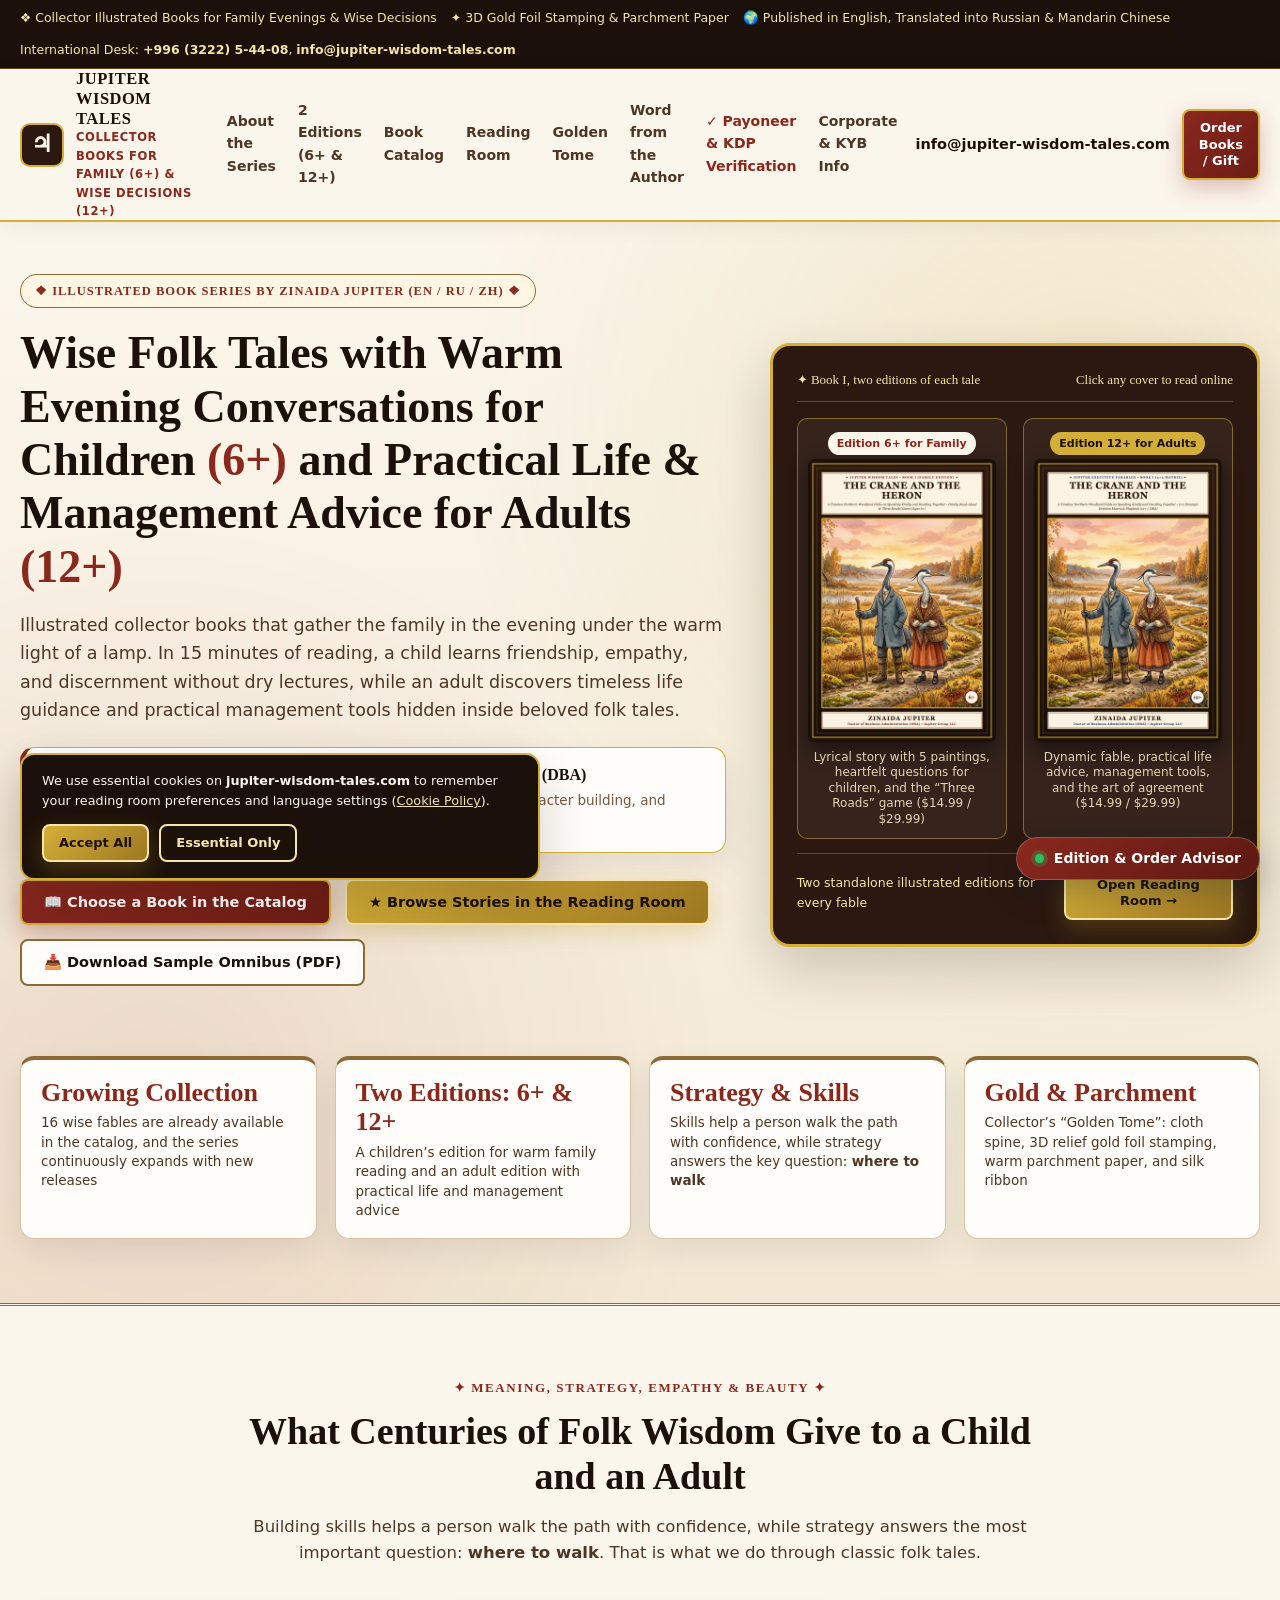
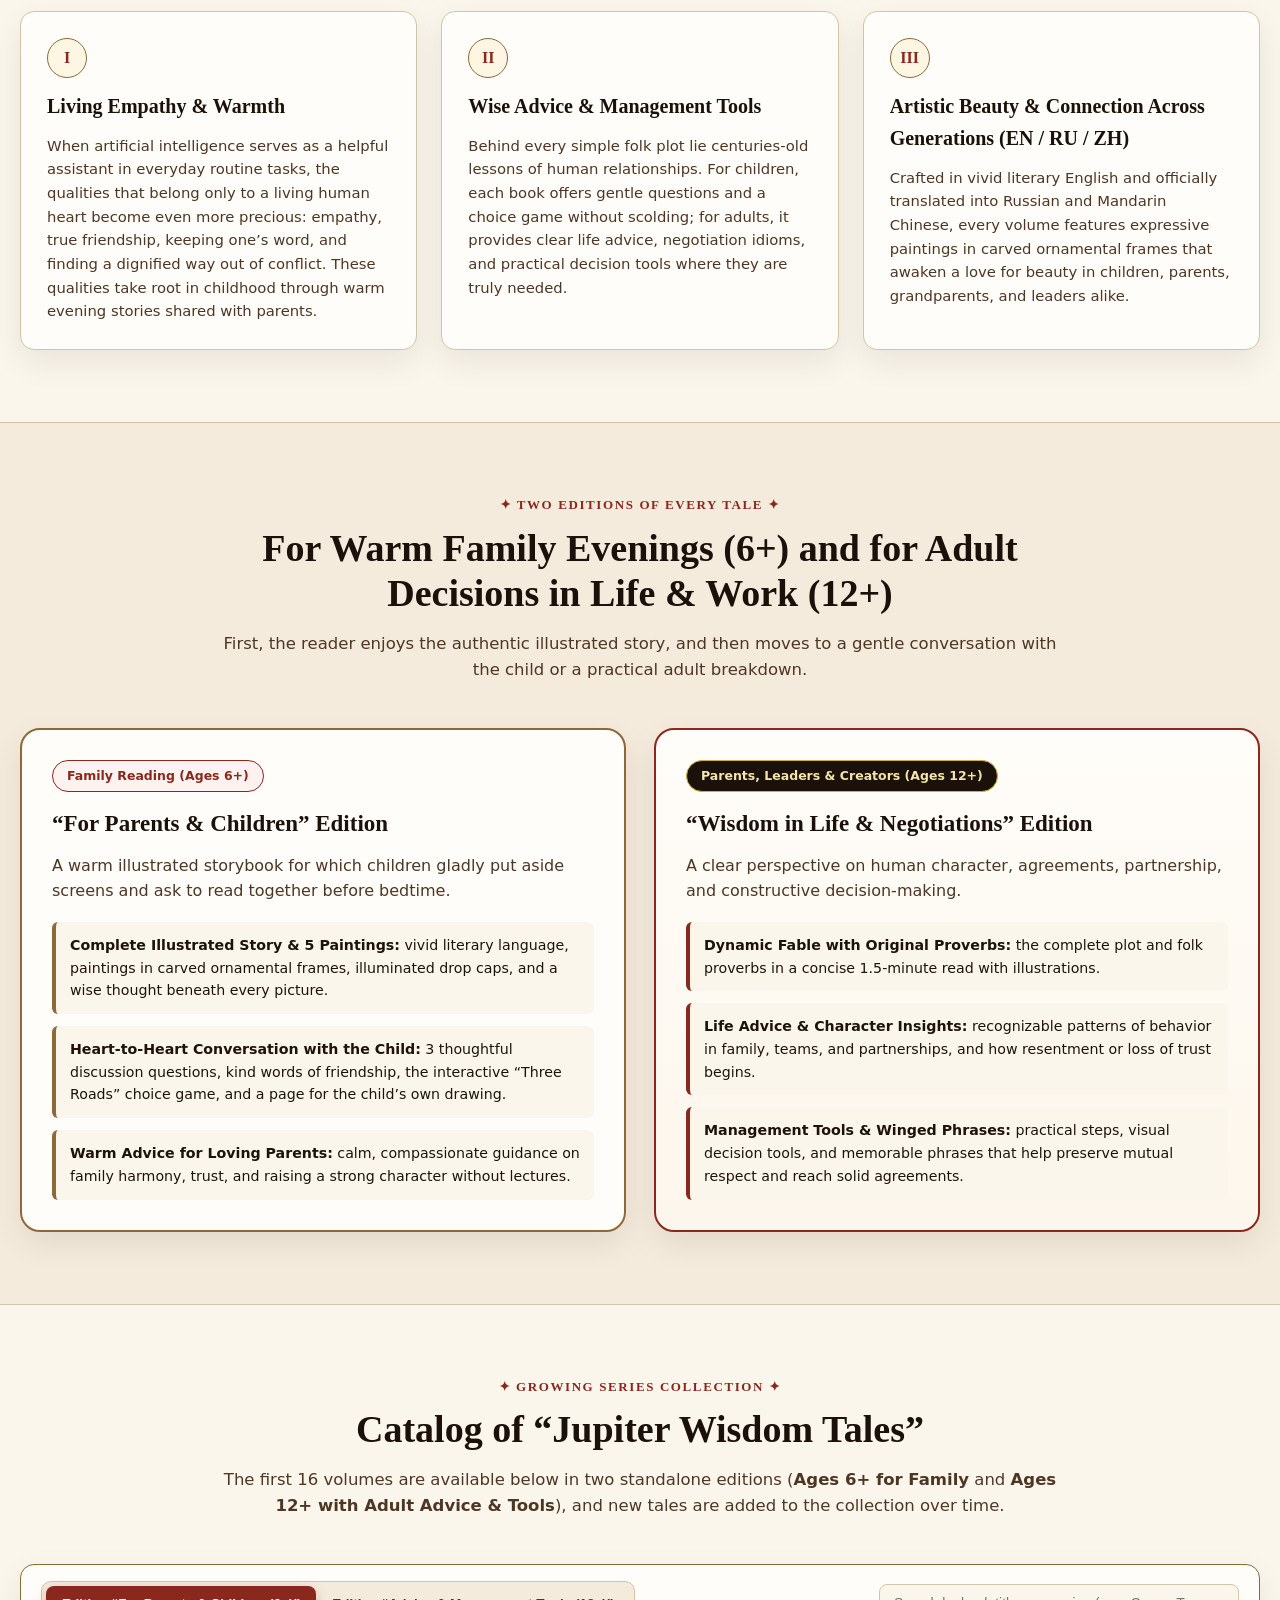
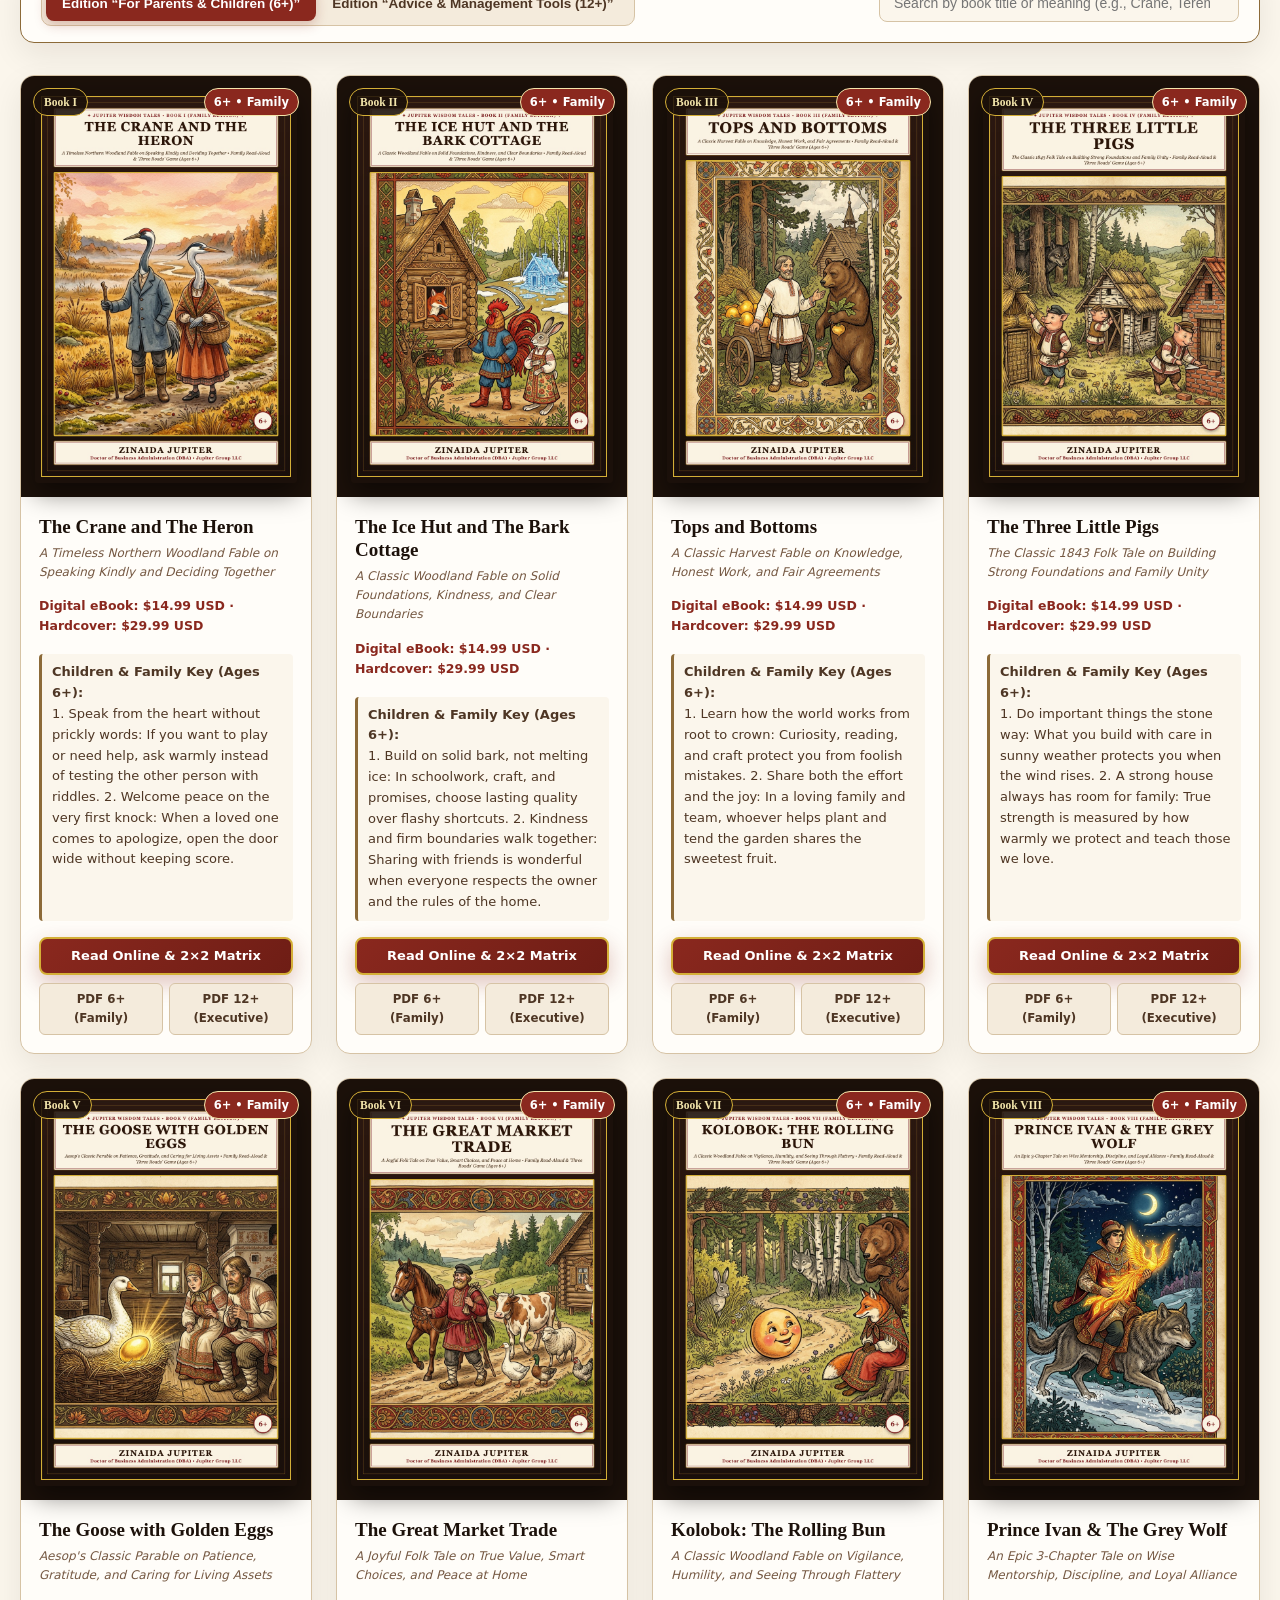
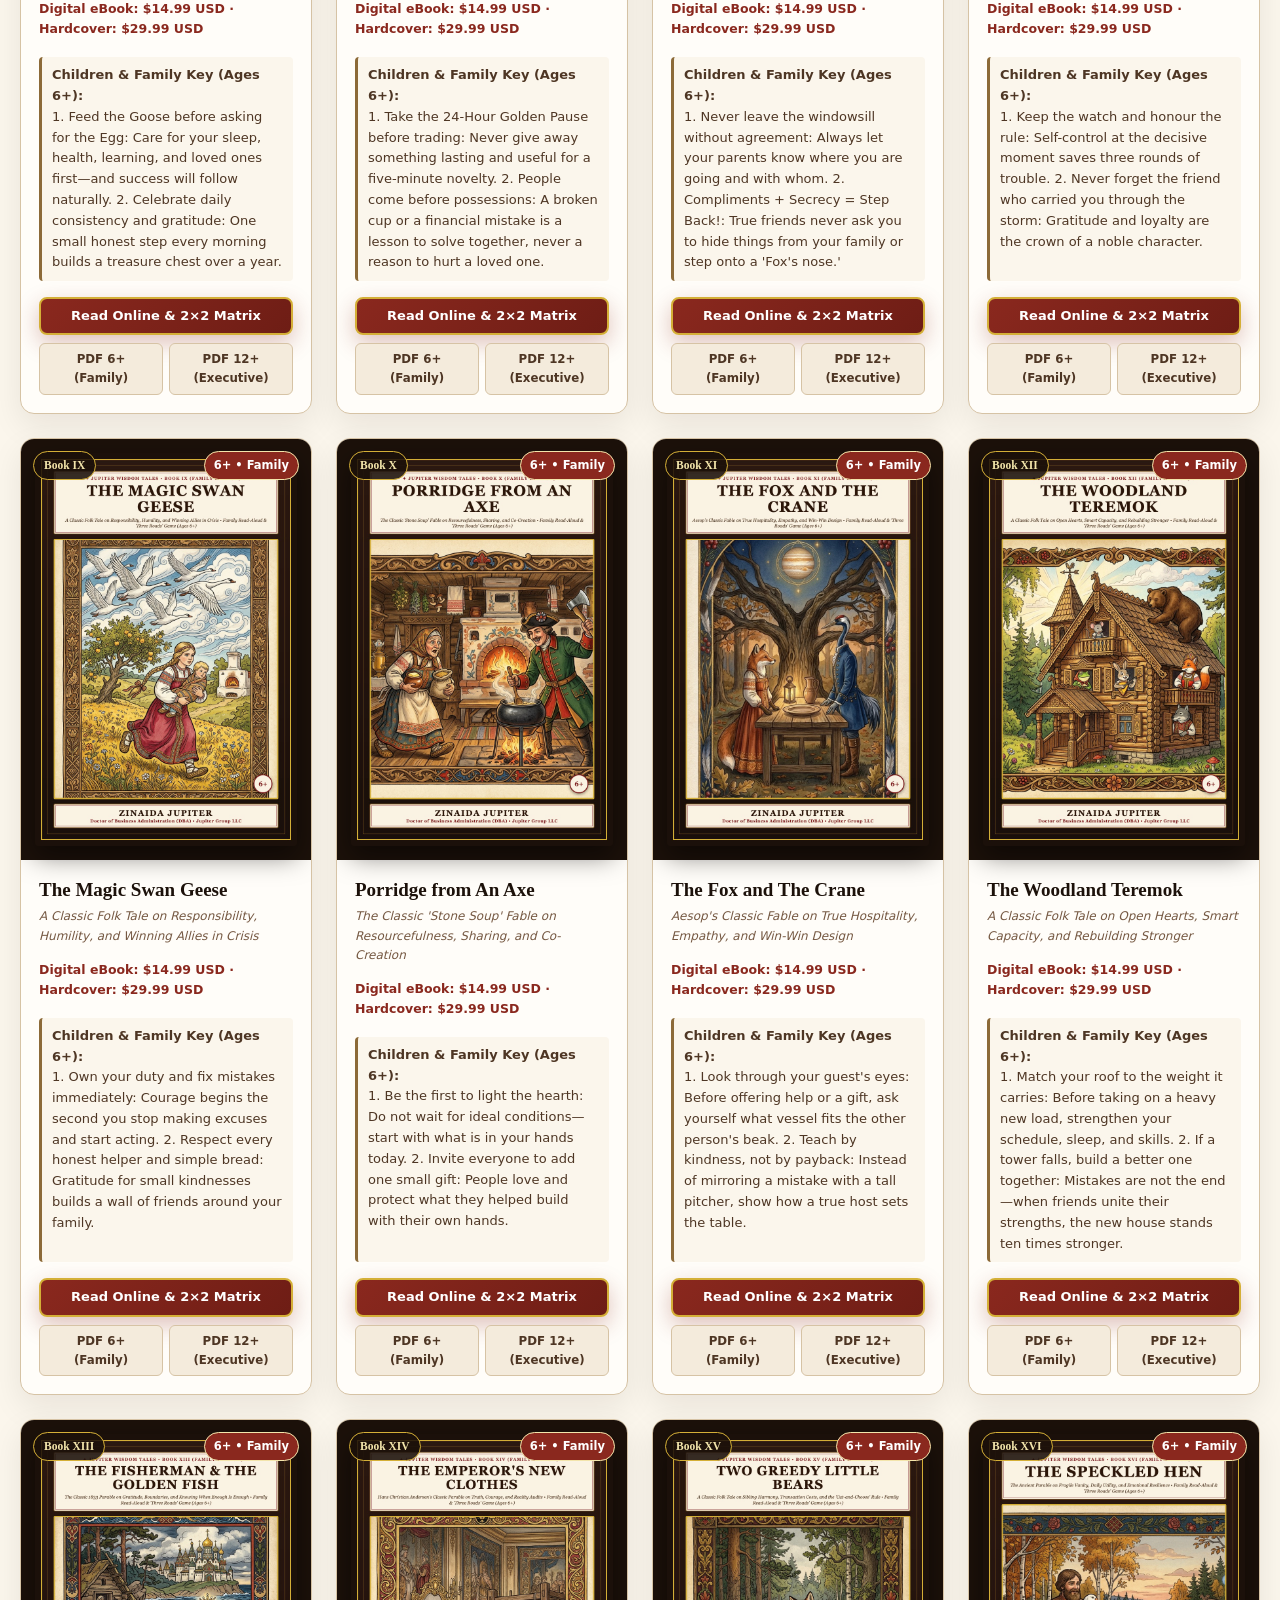
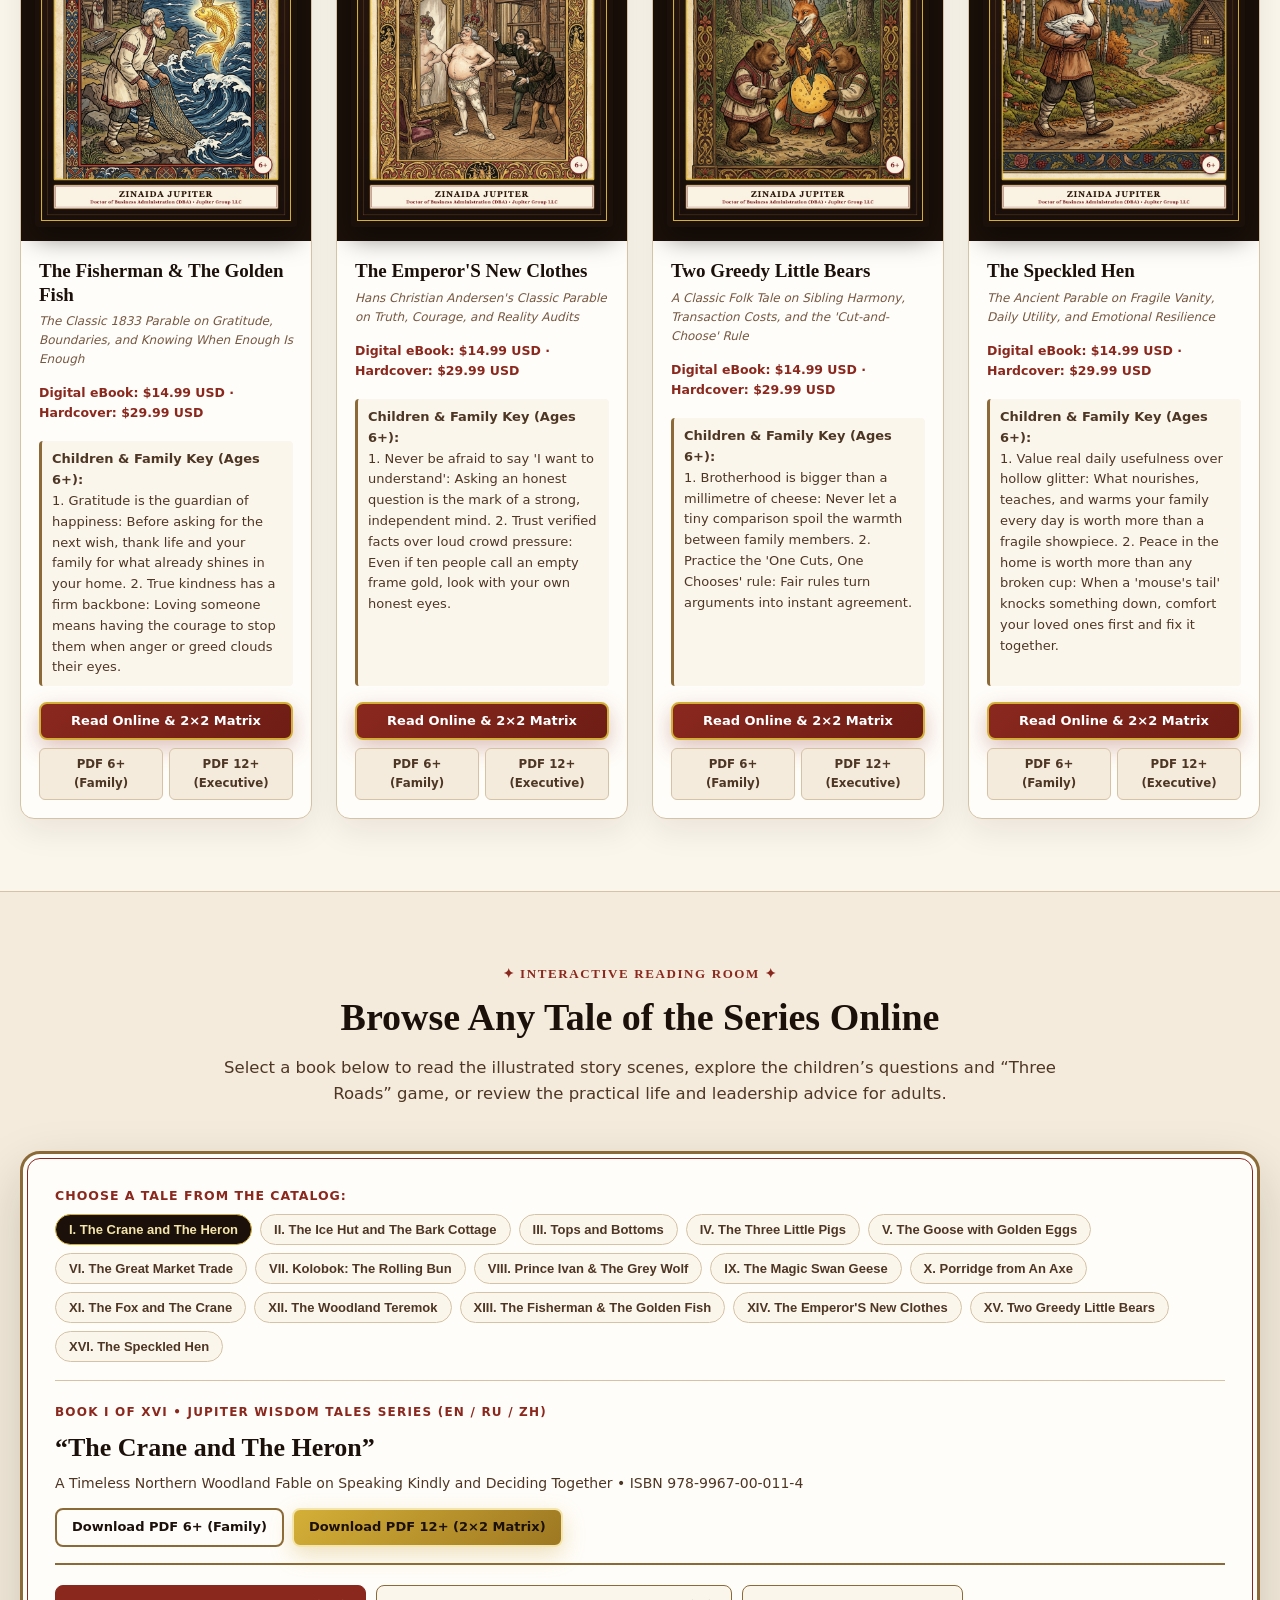
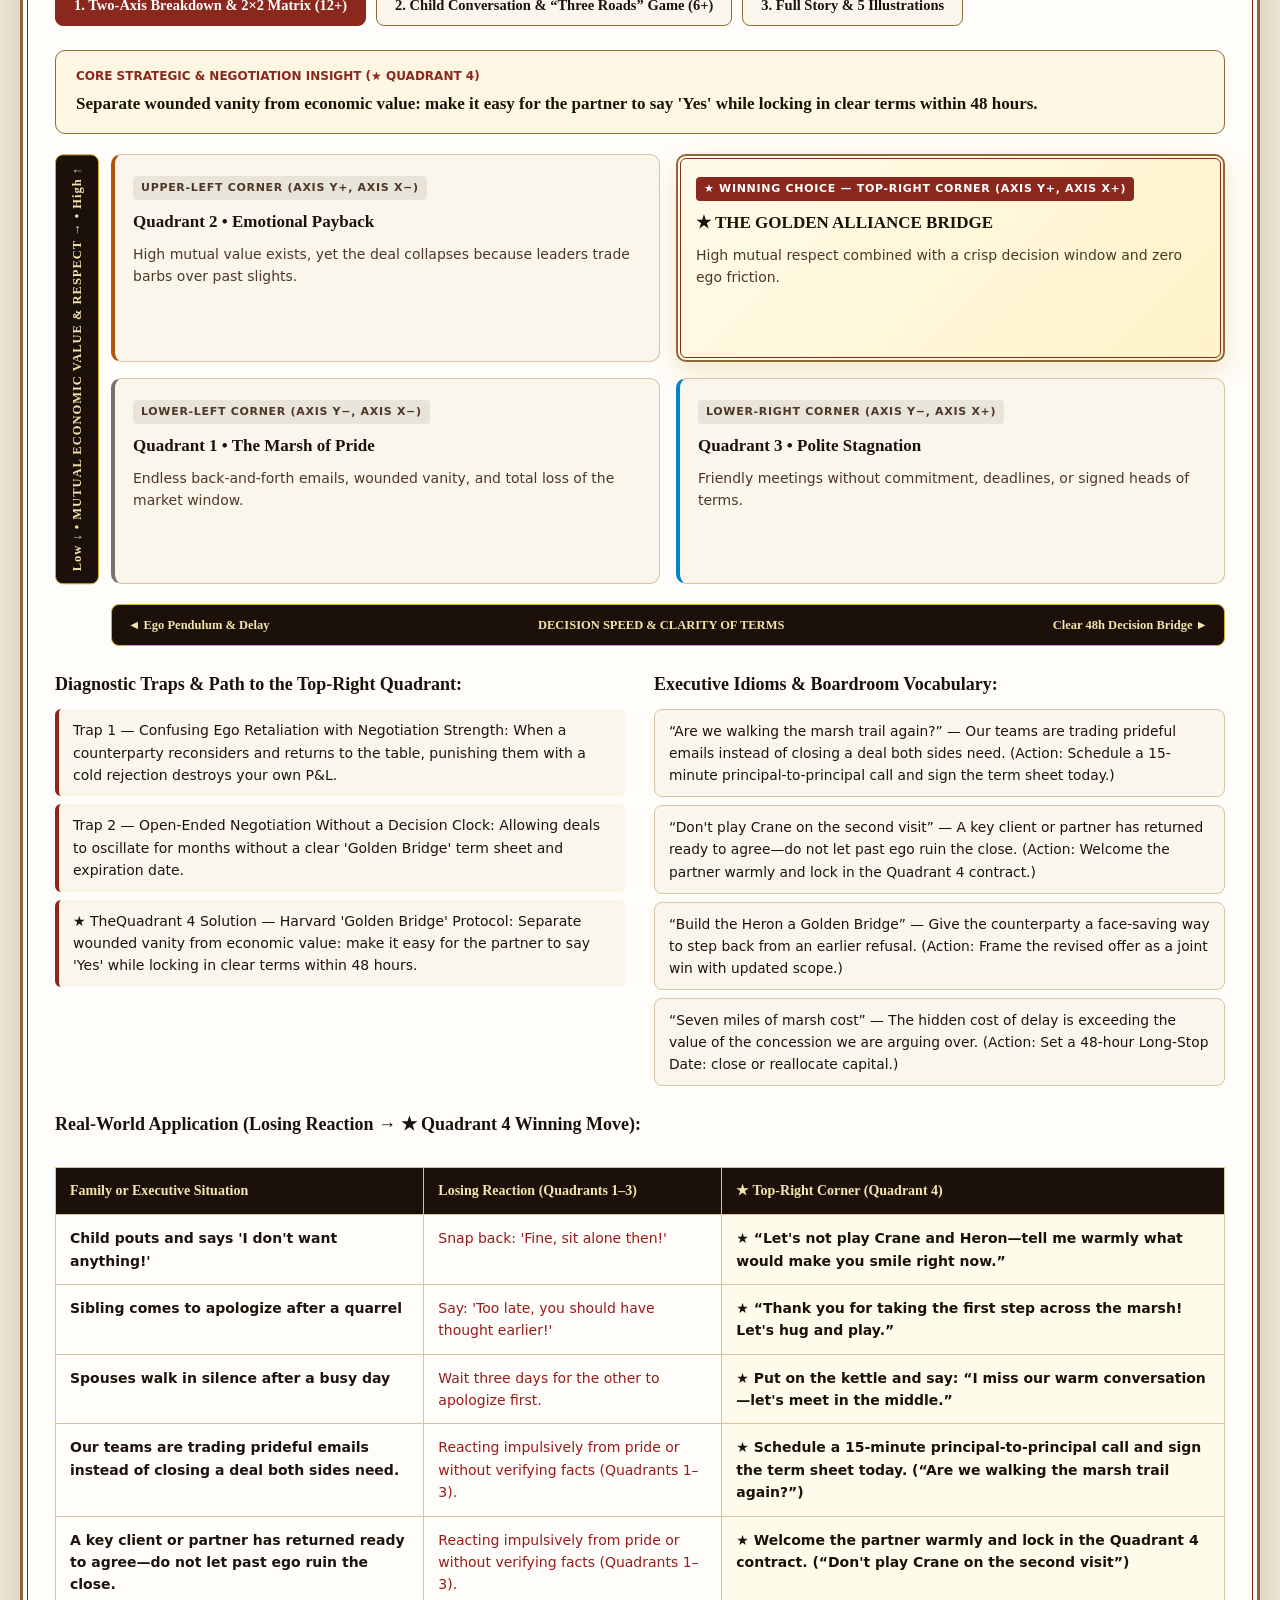
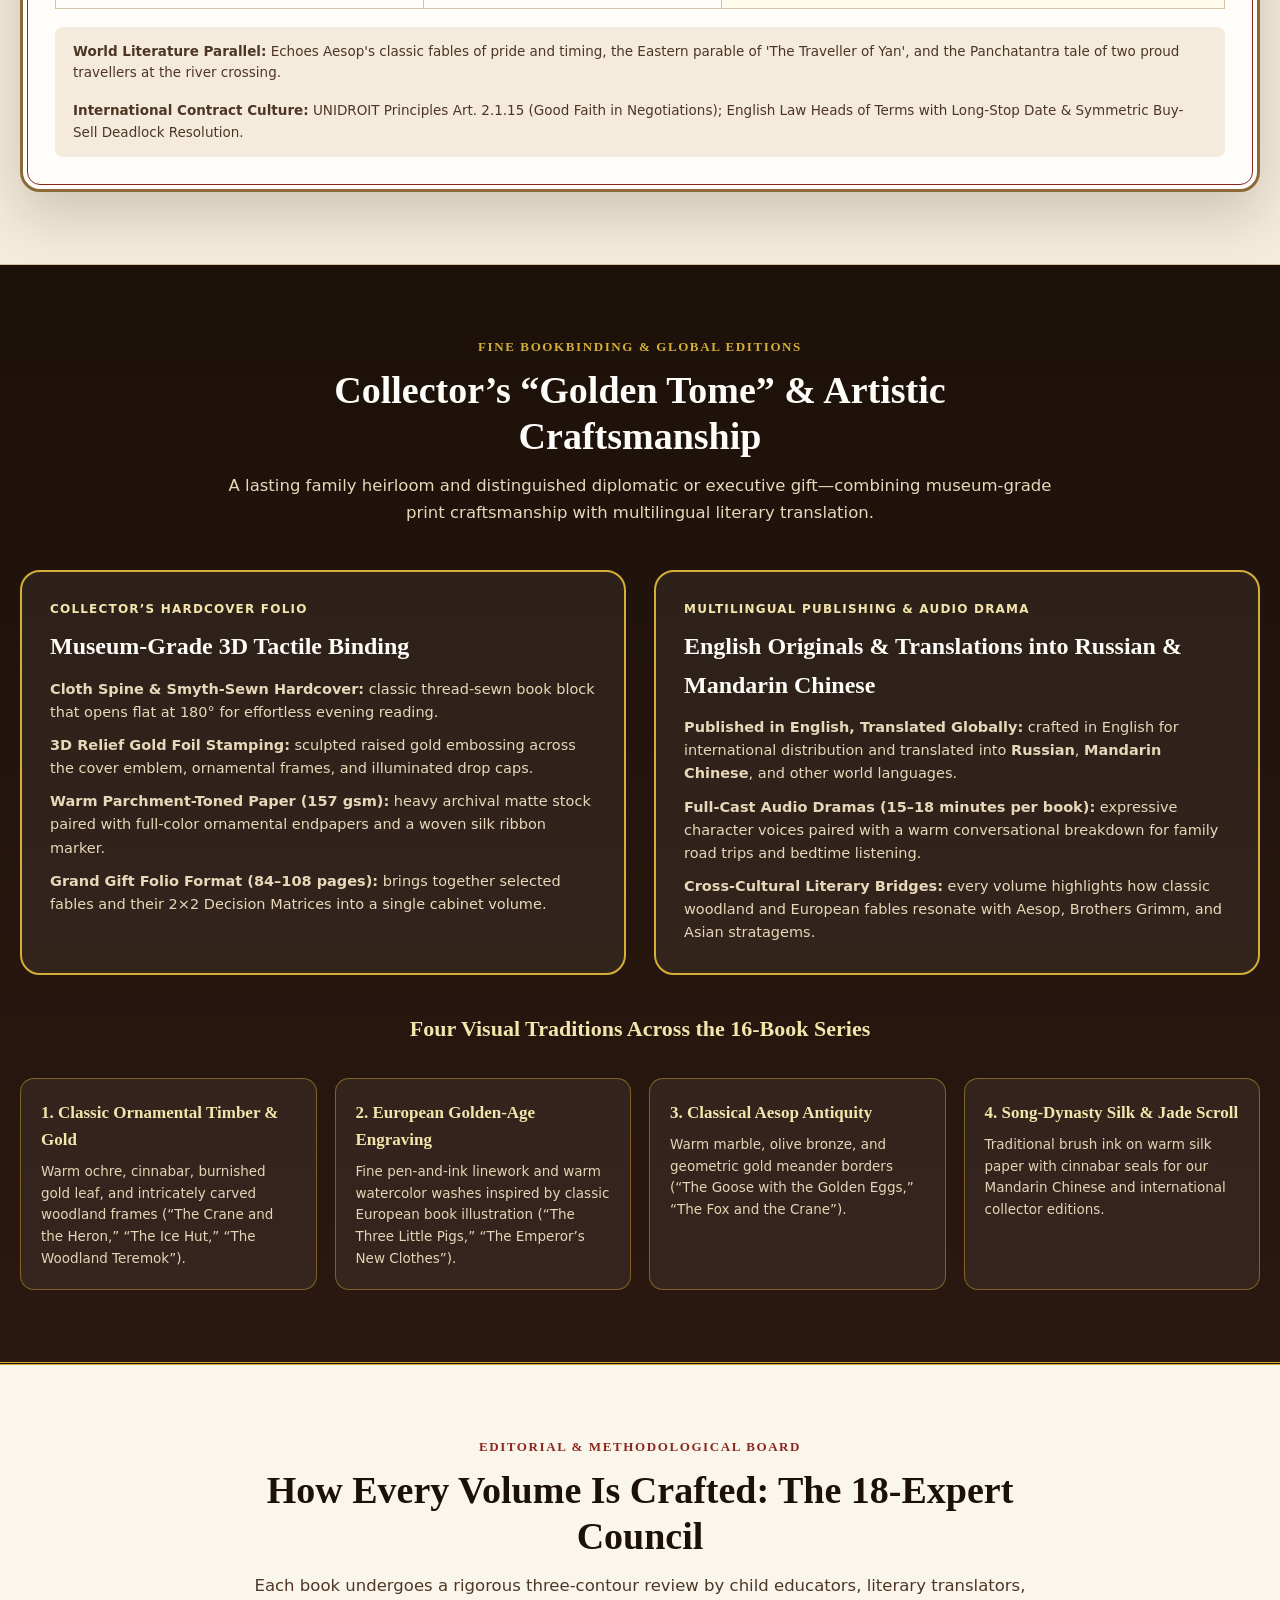
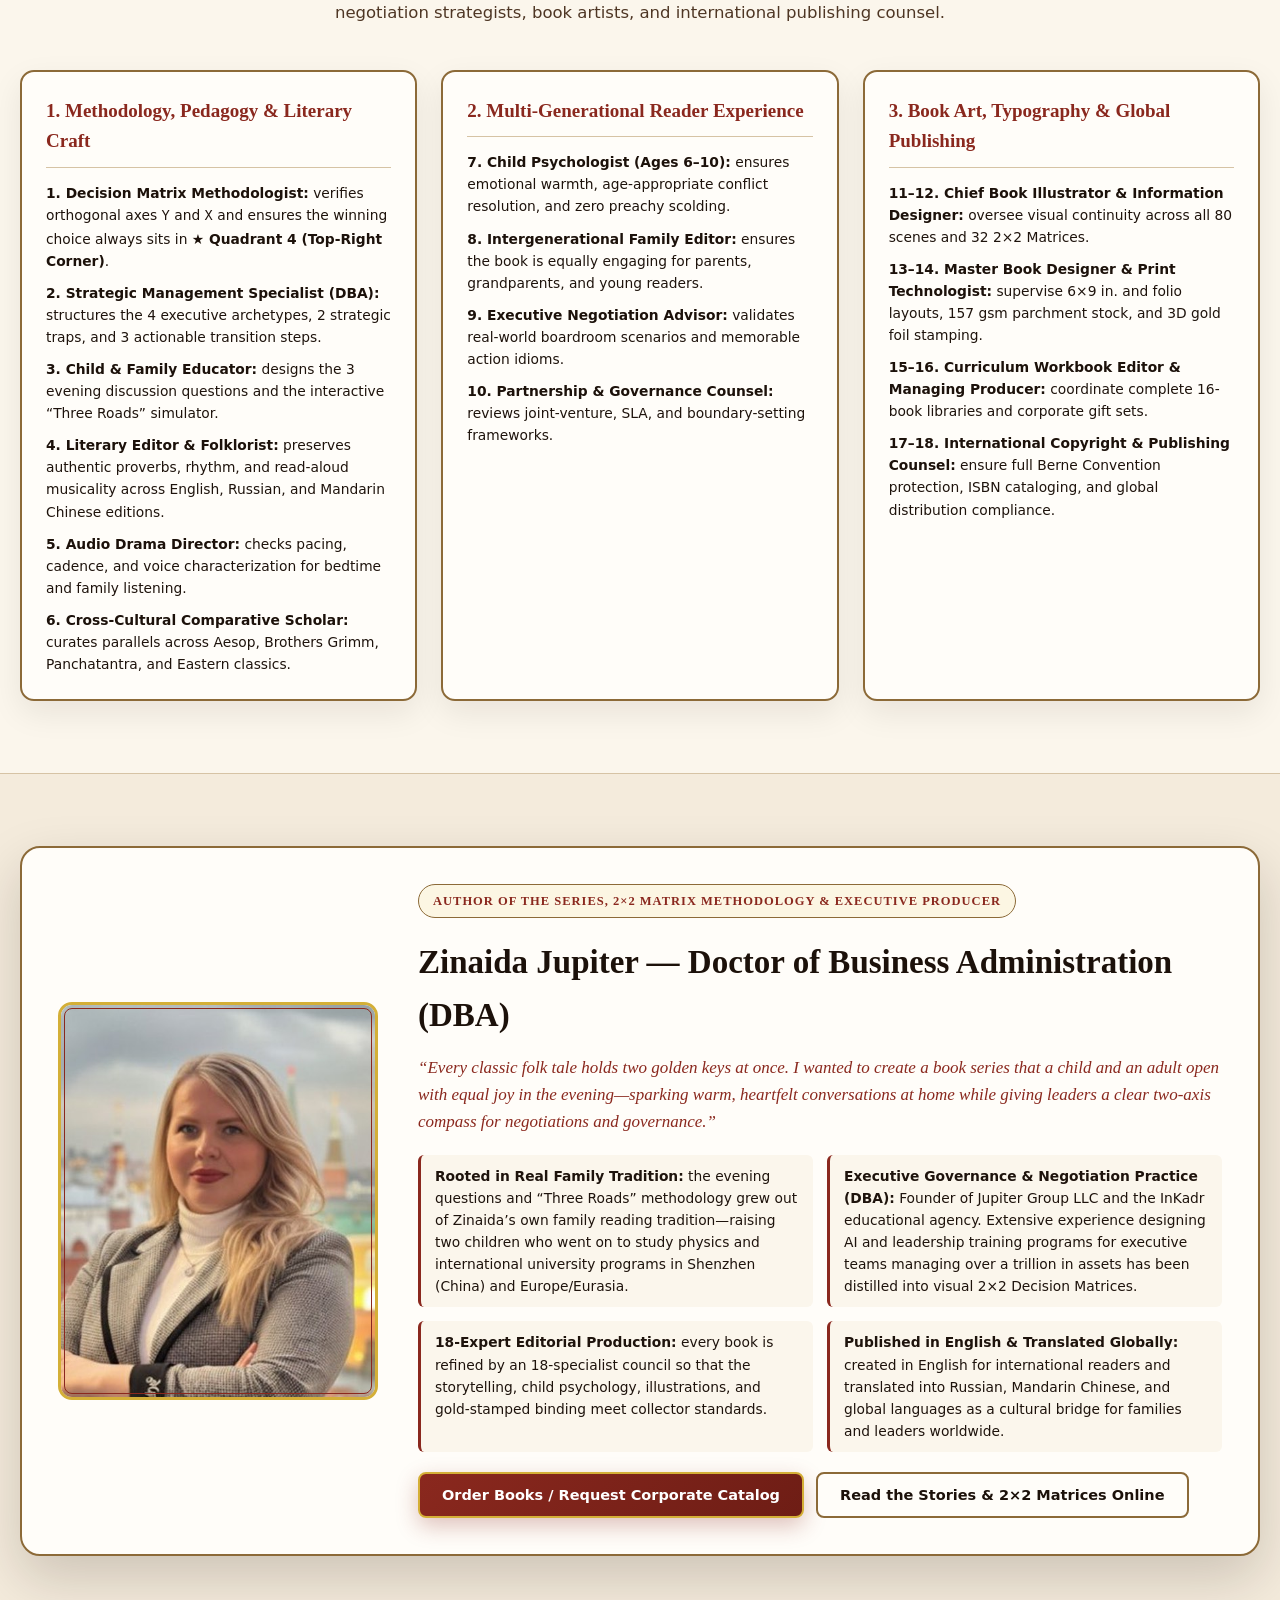
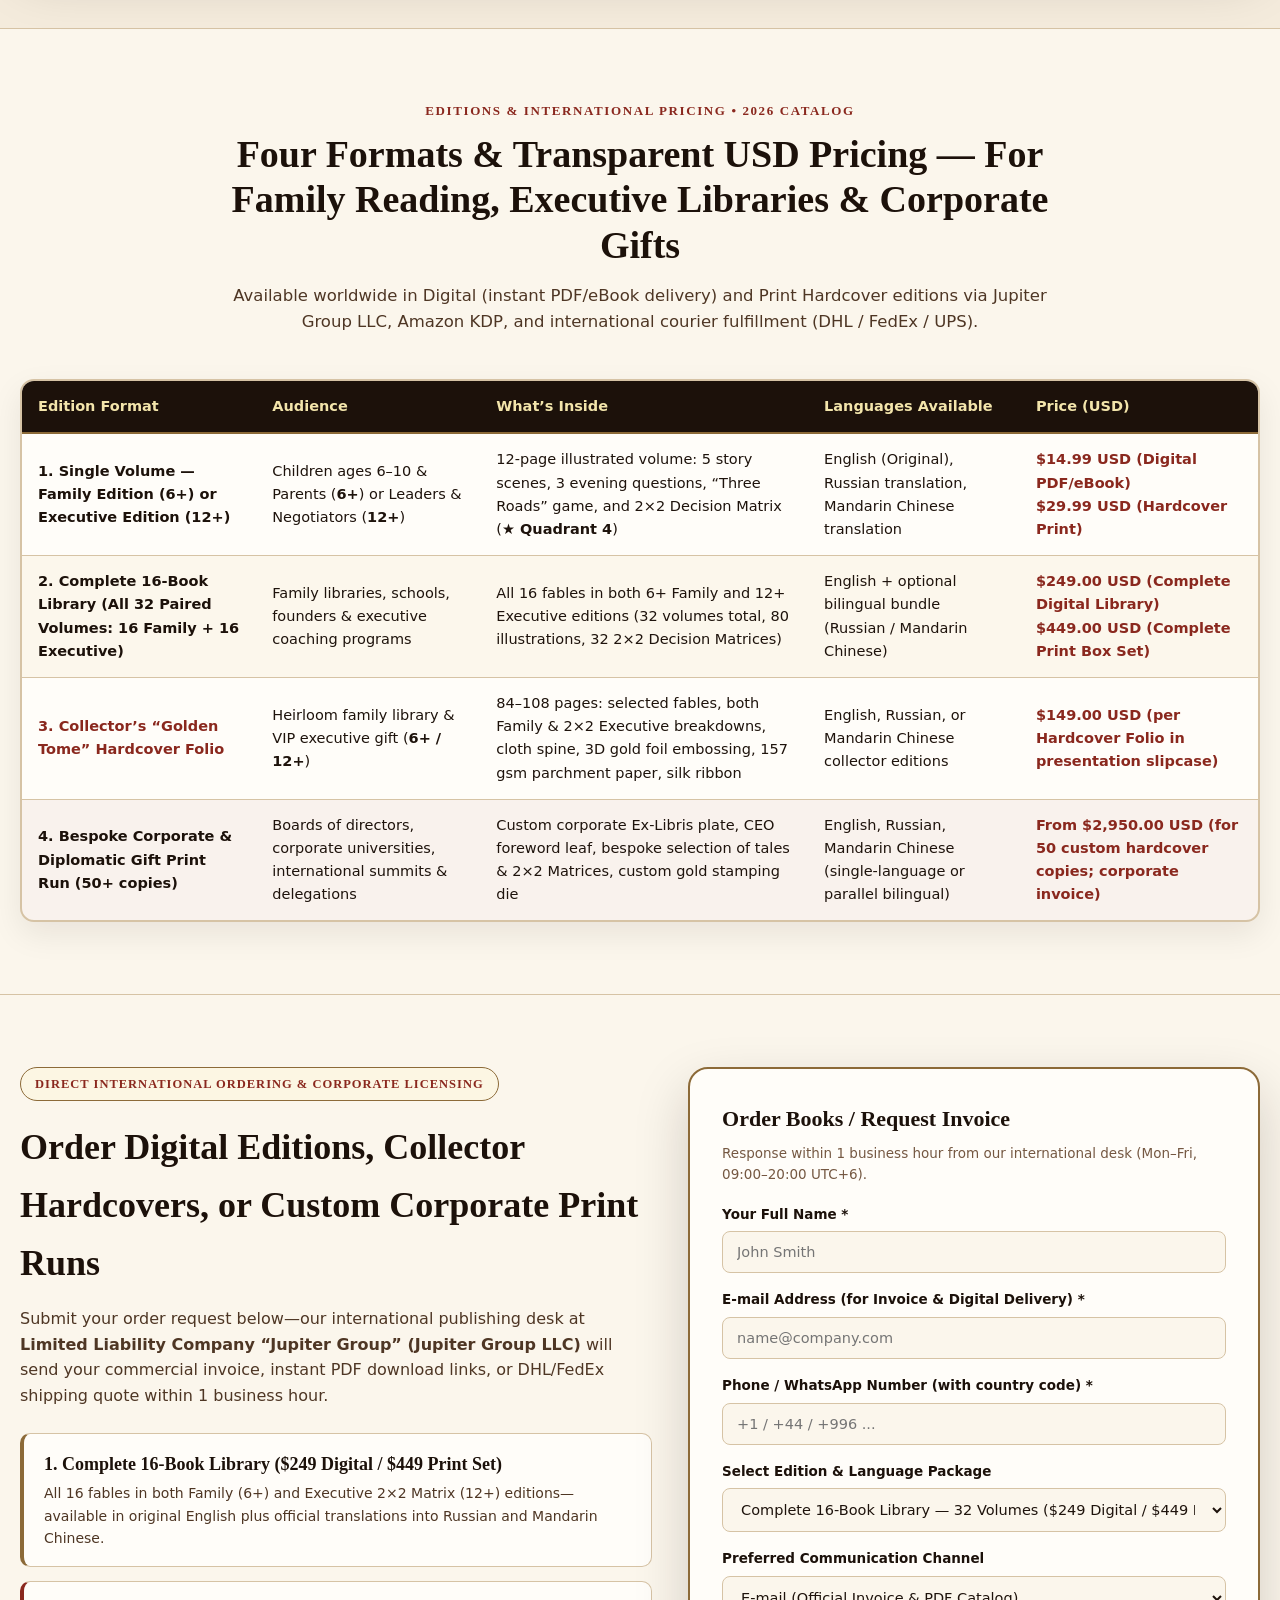
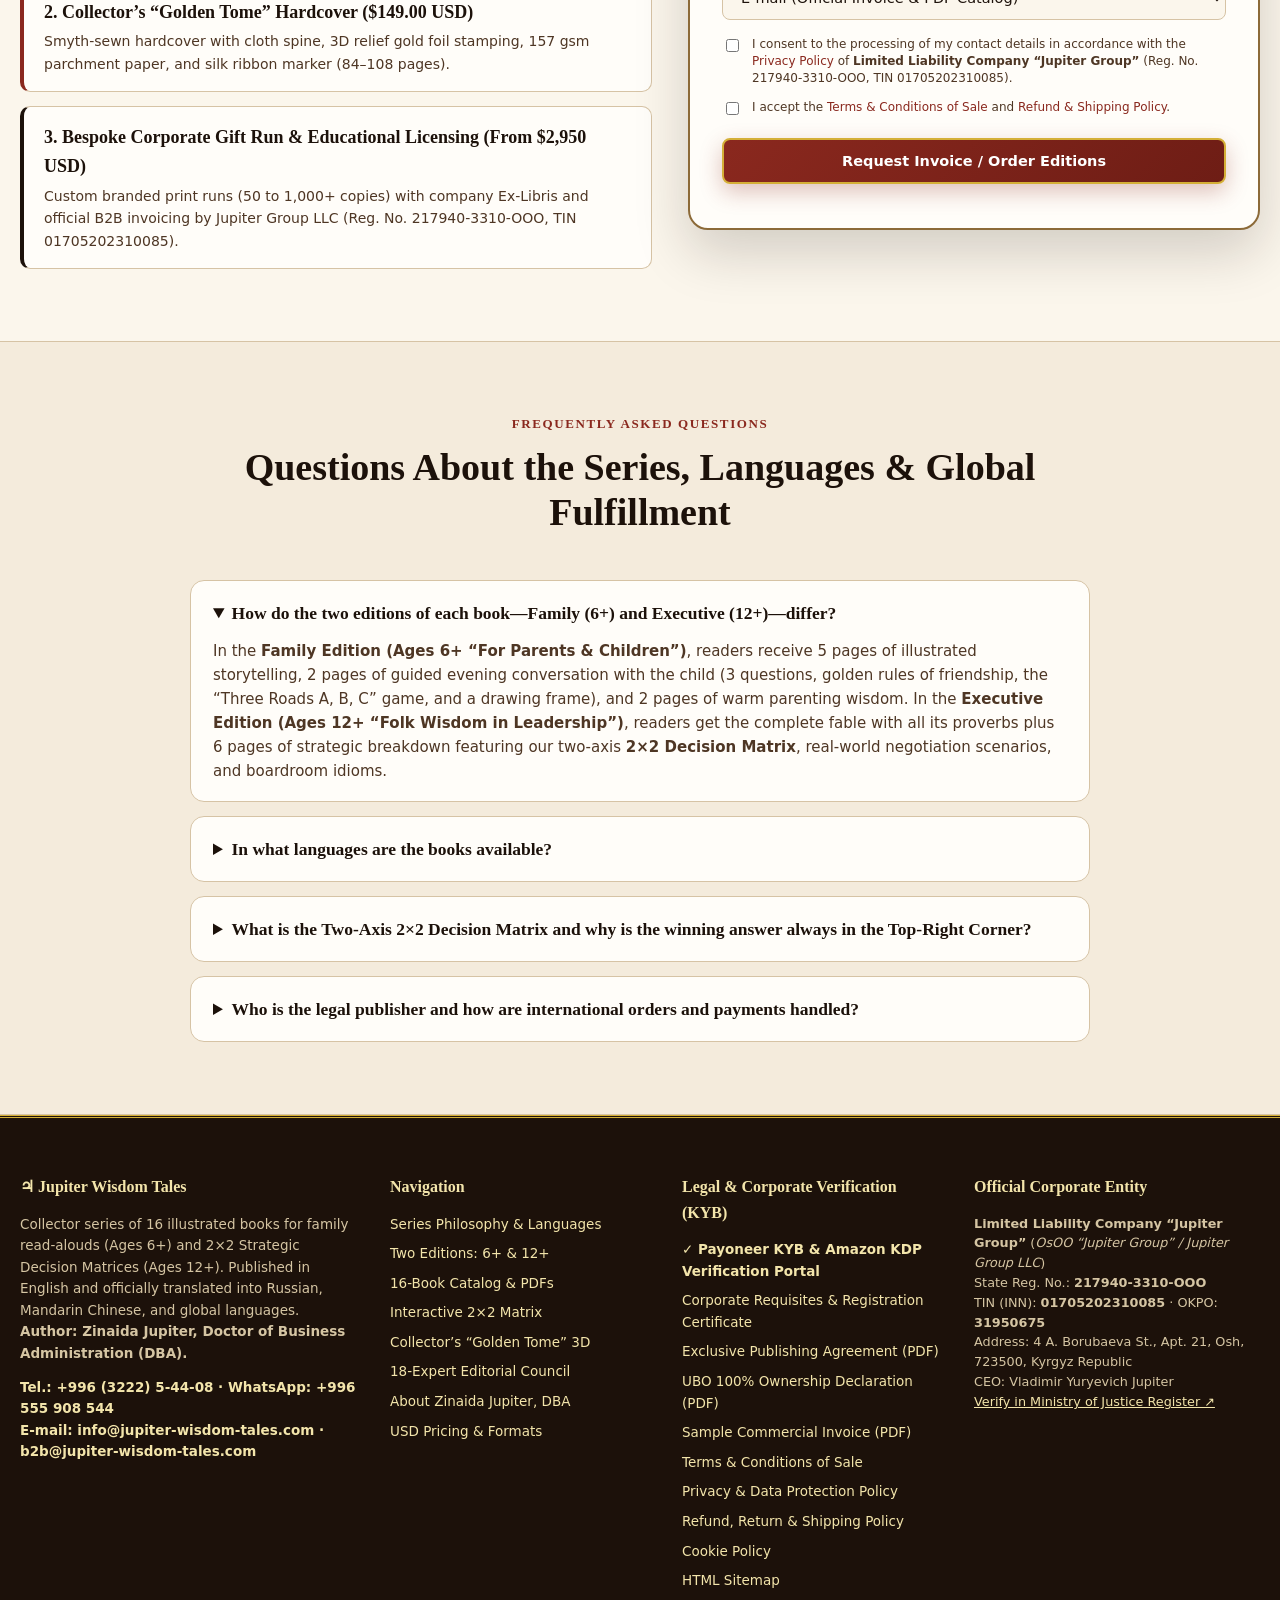
==== commit f29e2719: "feat(compliance): add full 8-doc Payoneer KYB & Amazon KDP verification portal, UBO resolution, excl" ====
--- a/index.html
+++ b/index.html
@@ -3,9 +3,15 @@
 <head>
   <meta charset="UTF-8">
   <meta name="viewport" content="width=device-width, initial-scale=1.0">
-  <title>Jupiter Wisdom Tales — Collector Illustrated Books for Children (6+) &amp; 2×2 Decision Matrices for Leaders (12+)</title>
-  <meta name="description" content="A 16-volume illustrated book series by Zinaida Jupiter, DBA. Classic heritage folk tales with family read-aloud guides (Ages 6+) and 2×2 Strategic Decision Matrices for parents and executives (Ages 12+). Published in English with official translations into Russian, Mandarin Chinese, and global languages by Jupiter Group LLC.">
-  <link rel="canonical" href="https://jupiter-wisdom-tales.com/">
+  <title>Jupiter Wisdom Tales: Collector Illustrated Books for Children (6+) &amp; Adults (12+)</title>
+  <meta name="description" content="A growing collection of illustrated books by Zinaida Jupiter, DBA. Classic folk tales with warm family read-aloud guides (Ages 6+) and practical life and management advice for parents and leaders (Ages 12+). Published in English with official translations into Russian and Mandarin Chinese by Jupiter Group LLC.">
+    <meta name="corporate-owner" content="Limited Liability Company Jupiter Group (OsOO Jupiter Group, Reg. No. 217940-3310-OOO, TIN 01705202310085, OKPO 31950675, 4 A. Borubaeva St., Apt. 21, Osh, 723500, Kyrgyz Republic)">
+  <meta name="managing-director" content="Vladimir Yuryevich Jupiter (100% Sole Founder &amp; Ultimate Beneficial Owner)">
+  <meta name="copyright-holder" content="Limited Liability Company Jupiter Group &amp; Zinaida Sergeevna Jupiter, DBA (Exclusive Worldwide Publishing Agreement No. JG-PUB-2023-0517)">
+  <meta name="payoneer-verification-domain" content="https://jupitergroop.github.io/jupiter-wisdom-tales/">
+  <meta name="payoneer-corporate-domain" content="https://jupiter-wisdom-tales.com">
+  <meta name="amazon-kdp-publisher" content="Limited Liability Company Jupiter Group (Imprint: Jupiter Group Publishing)">
+  <link rel="canonical" href="https://jupitergroop.github.io/jupiter-wisdom-tales/">
   <link rel="icon" type="image/svg+xml" href="img/favicon.svg">
   <link rel="apple-touch-icon" href="img/favicon.svg">
   <link rel="preload" as="image" href="img/covers/b1_fam.jpg" fetchpriority="high">
@@ -13,14 +19,14 @@
   <!-- Open Graph -->
   <meta property="og:type" content="website">
   <meta property="og:site_name" content="Jupiter Wisdom Tales">
-  <meta property="og:title" content="Jupiter Wisdom Tales — Family Read-Aloud Books (6+) &amp; 2×2 Strategic Decision Matrices (12+)">
-  <meta property="og:description" content="16 collector illustrated volumes by Zinaida Jupiter, DBA: classic fables in museum-grade ornamental frames, evening conversation guides for children, and two-axis 2×2 Decision Matrices with the winning choice in ★ Quadrant 4 (Top-Right Corner). Published in English and translated into Russian and Mandarin Chinese.">
+  <meta property="og:title" content="Jupiter Wisdom Tales: Family Read-Aloud Books (6+) &amp; Practical Wisdom for Adults (12+)">
+  <meta property="og:description" content="A growing collection of illustrated books by Zinaida Jupiter, DBA: classic fables in ornamental frames, evening conversation guides for children, and practical life and leadership advice for adults. Published in English and translated into Russian and Mandarin Chinese.">
   <meta property="og:url" content="https://jupiter-wisdom-tales.com/">
   <meta property="og:image" content="https://jupiter-wisdom-tales.com/img/og-image.jpg">
   <meta property="og:locale" content="en_US">
 
-  <link rel="stylesheet" href="css/style.css?v=1">
-  <link rel="stylesheet" href="css/ai-consultant.css?v=1">
+  <link rel="stylesheet" href="css/style.css?v=20261027f">
+  <link rel="stylesheet" href="css/ai-consultant.css?v=20261027f">
 
   <!-- Schema.org JSON-LD: Organization + BookSeries + Person + FAQPage -->
   <script type="application/ld+json">
@@ -53,7 +59,7 @@
         "@id": "https://jupiter-wisdom-tales.com/#author",
         "name": "Zinaida Jupiter",
         "honorificSuffix": "DBA",
-        "jobTitle": "Author & Creator of the Jupiter Wisdom Tales Series, Doctor of Business Administration (DBA)",
+        "jobTitle": "Author of the Jupiter Wisdom Tales Series, Doctor of Business Administration (DBA)",
         "image": "https://jupiter-wisdom-tales.com/img/zinaida-portrait.jpg"
       },
       {
@@ -69,7 +75,7 @@
         },
         "numberOfItems": 16,
         "inLanguage": ["en", "ru", "zh-CN"],
-        "description": "A 16-volume collector series of dual-purpose illustrated books: classic folk tales with evening conversation guides for children (Ages 6+) and two-axis 2x2 Decision Matrices for parents, founders, and executives (Ages 12+). Published originally in English and translated into Russian, Mandarin Chinese, and global languages."
+        "description": "A growing collector series of illustrated books: classic folk tales with evening conversation guides for children (Ages 6+) and practical life advice and management tools for parents and leaders (Ages 12+). Published originally in English and translated into Russian, Mandarin Chinese, and global languages."
       },
       {
         "@type": "FAQPage",
@@ -77,10 +83,10 @@
         "mainEntity": [
           {
             "@type": "Question",
-            "name": "How do the two editions of each book—Family (6+) and Executive (12+)—differ?",
+            "name": "How do the two editions of each book, Family (6+) and Adult (12+), differ?",
             "acceptedAnswer": {
               "@type": "Answer",
-              "text": "The Family Edition (Ages 6+) features 5 pages of lyrical illustrated storytelling, 2 pages of parent-child conversation (3 evening questions, the 'Three Roads' choice game, and a drawing frame), and 2 pages of warm parenting wisdom. The Executive Edition (Ages 12+) presents the complete fable alongside a two-axis 2x2 Strategic Decision Matrix (with the winning move in ★ Quadrant 4, Top-Right Corner), a table of real-world negotiation scenarios, and boardroom action idioms."
+              "text": "The Family Edition (Ages 6+) features the complete illustrated story with 5 full-page scenes, parent-child conversation questions, the 'Three Roads' choice game, and warm parenting advice. The Adult & Leadership Edition (Ages 12+) presents a dynamic version of the fable with all its proverbs alongside practical life advice, management tools, real-world scenarios, and negotiation idioms."
             }
           },
           {
@@ -88,7 +94,7 @@
             "name": "In what languages are the Jupiter Wisdom Tales published?",
             "acceptedAnswer": {
               "@type": "Answer",
-              "text": "All 16 books of the Jupiter Wisdom Tales series are published originally in English for global readers and international platforms (including Amazon KDP and IngramSpark), and are officially translated into Russian, Mandarin Chinese, and other world languages."
+              "text": "The books of the Jupiter Wisdom Tales series are published originally in English for global readers and international platforms (including Amazon KDP and IngramSpark), and are officially translated into Russian, Mandarin Chinese, and other world languages."
             }
           },
           {
@@ -107,18 +113,16 @@
 </head>
 <body>
 
-  <!-- Top Museum Canon Bar -->
+  <!-- Top Bar -->
   <div class="top-canon-bar">
     <div class="container top-canon-bar__inner">
       <div class="top-canon-bar__badges">
-        <span>16 Collector Illustrated Volumes for Family &amp; Leadership</span>
-        <span>•</span>
-        <span>3D Gold Foil Stamping &amp; Parchment Paper</span>
-        <span>•</span>
-        <span>Published in English · Translated into Russian &amp; Mandarin Chinese</span>
+        <span>❖ Collector Illustrated Books for Family Evenings &amp; Wise Decisions</span>
+        <span>✦ 3D Gold Foil Stamping &amp; Parchment Paper</span>
+        <span>🌍 Published in English, Translated into Russian &amp; Mandarin Chinese</span>
       </div>
       <div>
-        International Desk: <a href="tel:+996322254408">+996 (3222) 5-44-08</a> · <a href="mailto:info@jupiter-wisdom-tales.com">info@jupiter-wisdom-tales.com</a>
+        International Desk: <a href="tel:+996322254408">+996 (3222) 5-44-08</a>, <a href="mailto:info@jupiter-wisdom-tales.com">info@jupiter-wisdom-tales.com</a>
       </div>
     </div>
   </div>
@@ -126,28 +130,28 @@
   <!-- Sticky Header -->
   <header class="site-header">
     <div class="container site-header__inner">
-      <a href="#top" class="brand-logo" aria-label="Jupiter Wisdom Tales — Home">
+      <a href="#top" class="brand-logo" aria-label="Jupiter Wisdom Tales: Home">
         <span class="brand-logo__emblem" aria-hidden="true">♃</span>
         <span>
           <span class="brand-logo__title">JUPITER WISDOM TALES</span>
-          <span class="brand-logo__sub">16 Illustrated Volumes • Ages 6+ &amp; 12+ (EN / RU / ZH)</span>
+          <span class="brand-logo__sub">Collector Books for Family (6+) &amp; Wise Decisions (12+)</span>
         </span>
       </a>
 
       <nav class="main-nav" aria-label="Main Navigation">
-        <a href="#philosophy">Series Philosophy</a>
+        <a href="#philosophy">About the Series</a>
         <a href="#two-wings">2 Editions (6+ &amp; 12+)</a>
-        <a href="#catalog">16-Book Catalog</a>
-        <a href="#interactive-matrix">2×2 Matrix Online</a>
-        <a href="#golden-tome">Golden Tome 3D</a>
-        <a href="#council">18-Expert Council</a>
-        <a href="#author">About the Author</a>
+        <a href="#catalog">Book Catalog</a>
+        <a href="#interactive-matrix">Reading Room</a>
+        <a href="#golden-tome">Golden Tome</a>
+        <a href="#author">Word from the Author</a>
+        <a href="verification.html" style="color:#8A281E;font-weight:700;">✓ Payoneer &amp; KDP Verification</a>
         <a href="requisites.html">Corporate &amp; KYB Info</a>
       </nav>
 
       <div class="header-actions">
         <a href="mailto:info@jupiter-wisdom-tales.com" class="header-phone">info@jupiter-wisdom-tales.com</a>
-        <button type="button" class="btn btn--primary btn--sm" data-open-order="Complete 16-Book Library ($249 / $449 USD)">Order Books / Licensing</button>
+        <button type="button" class="btn btn--primary btn--sm" data-open-order="Published Series Collection ($249 / $449 USD)">Order Books / Gift</button>
       </div>
     </div>
   </header>
@@ -158,186 +162,175 @@
       <div class="container">
         <div class="hero__grid">
           <div>
-            <div class="eyebrow-badge">Illustrated Book Series • Published in English &amp; Translated into Russian &amp; Mandarin Chinese</div>
+            <div class="eyebrow-badge">❖ ILLUSTRATED BOOK SERIES BY ZINAIDA JUPITER (EN / RU / ZH) ❖</div>
             <h1 class="hero__title">
-              Classic World Fables with Evening Conversations for Children <span>(6+)</span> and 2×2 Decision Matrices for Parents &amp; Leaders <span>(12+)</span>
+              Wise Folk Tales with Warm Evening Conversations for Children <span>(6+)</span> and Practical Life &amp; Management Advice for Adults <span>(12+)</span>
             </h1>
             <p class="hero__lead">
-              In just 15 minutes of evening reading, children learn empathy, honesty, and foresight without dry lectures—while adults gain a visual strategic and negotiation compass mapped across <strong>two clear axes</strong>, with the winning move always in the upper-right corner (<strong>★ Quadrant 4</strong>).
+              Illustrated collector books that gather the family in the evening under the warm light of a lamp. In 15 minutes of reading, a child learns friendship, empathy, and discernment without dry lectures, while an adult discovers timeless life guidance and practical management tools hidden inside beloved folk tales.
             </p>
 
             <div class="hero__author-pill">
               <div>
-                <strong>Created &amp; Authored by Zinaida Jupiter, Doctor of Business Administration (DBA) • Published by Jupiter Group LLC</strong>
-                <span>Published originally in English for global distribution (Amazon KDP, IngramSpark &amp; direct orders), with official translations into Russian, Mandarin Chinese, and international languages.</span>
+                <strong>Author of the Series: Zinaida Jupiter, Doctor of Business Administration (DBA)</strong>
+                <span>Centuries of human wisdom, thoughtfully crafted for family warmth, character building, and mature decisions. Published by Jupiter Group LLC.</span>
               </div>
             </div>
 
             <div class="hero__cta-row">
-              <a href="#catalog" class="btn btn--primary">Explore All 16 Books &amp; USD Pricing</a>
-              <a href="#interactive-matrix" class="btn btn--gold">Open Interactive 2×2 Matrix &amp; Reader</a>
-              <a href="pdf/golden_omnibus_vol1_en.pdf" target="_blank" rel="noopener" class="btn btn--outline">Download Sample Omnibus (PDF)</a>
+              <a href="#catalog" class="btn btn--primary">📖 Choose a Book in the Catalog</a>
+              <a href="#interactive-matrix" class="btn btn--gold">★ Browse Stories in the Reading Room</a>
+              <a href="pdf/golden_omnibus_vol1_en.pdf" target="_blank" rel="noopener" class="btn btn--outline">📥 Download Sample Omnibus (PDF)</a>
             </div>
           </div>
 
           <!-- Right Showcase of Paired Editions (Book I) -->
           <div class="hero-showcase">
             <div class="hero-showcase__top">
-              <span>Book I • Paired Collector Release</span>
+              <span>✦ Book I, two editions of each tale</span>
               <span>Click any cover to read online</span>
             </div>
             <div class="hero-showcase__pair">
               <div class="showcase-book-card" data-open-reader="1" data-initial-tab="kids">
-                <span class="showcase-book-card__tag showcase-book-card__tag--fam">Edition 6+ • Family</span>
-                <img src="img/covers/b1_fam.jpg" alt="Book I: The Crane and the Heron — Family Read-Aloud Edition (Ages 6+)" width="320" height="480" fetchpriority="high">
-                <div class="showcase-book-card__caption">5 Illustrated Scenes + 3 Child Questions + “Three Roads” Game ($14.99 / $29.99)</div>
+                <span class="showcase-book-card__tag showcase-book-card__tag--fam">Edition 6+ for Family</span>
+                <img src="img/covers/b1_fam.jpg" alt="Book I: The Crane and the Heron, Family Read-Aloud Edition (Ages 6+)" width="320" height="480" fetchpriority="high">
+                <div class="showcase-book-card__caption">Lyrical story with 5 paintings, heartfelt questions for children, and the “Three Roads” game ($14.99 / $29.99)</div>
               </div>
               <div class="showcase-book-card" data-open-reader="1" data-initial-tab="matrix">
-                <span class="showcase-book-card__tag showcase-book-card__tag--mgmt">Edition 12+ • 2×2 Matrix</span>
-                <img src="img/covers/b1_mgmt.jpg" alt="Book I: The Crane and the Heron — Executive 2x2 Decision Matrix Edition (Ages 12+)" width="320" height="480">
-                <div class="showcase-book-card__caption">Complete Fable + Two-Axis 2×2 Matrix + “Golden Bridge” Playbook ($14.99 / $29.99)</div>
+                <span class="showcase-book-card__tag showcase-book-card__tag--mgmt">Edition 12+ for Adults</span>
+                <img src="img/covers/b1_mgmt.jpg" alt="Book I: The Crane and the Heron, Practical Wisdom in Life and Leadership (Ages 12+)" width="320" height="480">
+                <div class="showcase-book-card__caption">Dynamic fable, practical life advice, management tools, and the art of agreement ($14.99 / $29.99)</div>
               </div>
             </div>
             <div class="hero-showcase__footer">
-              <span>Two standalone editions for each of the 16 fables</span>
-              <button type="button" class="btn btn--gold btn--sm" data-open-reader="1" data-initial-tab="matrix">Open 2×2 Breakdown →</button>
+              <span>Two standalone illustrated editions for every fable</span>
+              <button type="button" class="btn btn--gold btn--sm" data-open-reader="1" data-initial-tab="story">Open Reading Room →</button>
             </div>
           </div>
         </div>
 
-        <!-- 4 Key Metrics Strip -->
+        <!-- 4 Key Pillars Strip -->
         <div class="metrics-strip">
           <div class="metric-card">
-            <div class="metric-card__num">16 Books · 32 Volumes</div>
-            <div class="metric-card__label">Every one of the 16 classic fables is crafted in two standalone editions: <strong>Family (6+)</strong> and <strong>Executive (12+)</strong></div>
+            <div class="metric-card__num">Growing Collection</div>
+            <div class="metric-card__label">16 wise fables are already available in the catalog, and the series continuously expands with new releases</div>
           </div>
           <div class="metric-card">
-            <div class="metric-card__num">★ Quadrant 4</div>
-            <div class="metric-card__label">Visual <strong>2×2 Decision Matrix across two clear axes</strong> (Axis Y ↑ and Axis X ►): grasped in 3 seconds without jargon</div>
+            <div class="metric-card__num">Two Editions: 6+ &amp; 12+</div>
+            <div class="metric-card__label">A children’s edition for warm family reading and an adult edition with practical life and management advice</div>
           </div>
           <div class="metric-card">
-            <div class="metric-card__num">EN · RU · ZH Editions</div>
-            <div class="metric-card__label">Published in <strong>English</strong> for global readers, with official literary translations into <strong>Russian</strong> and <strong>Mandarin Chinese</strong></div>
+            <div class="metric-card__num">Strategy &amp; Skills</div>
+            <div class="metric-card__label">Skills help a person walk the path with confidence, while strategy answers the key question: <strong>where to walk</strong></div>
           </div>
           <div class="metric-card">
-            <div class="metric-card__num">3D Gold &amp; Parchment</div>
-            <div class="metric-card__label">Collector’s “Golden Tome” (84–108 pp.): cloth spine, 3D relief gold foil stamping, 157 gsm parchment paper &amp; silk ribbon</div>
-          </div>
-        </div>
-      </div>
-    </section>
-
-    <!-- SECTION 1: EXECUTIVE SUMMARY & PHILOSOPHY -->
+            <div class="metric-card__num">Gold &amp; Parchment</div>
+            <div class="metric-card__label">Collector’s “Golden Tome”: cloth spine, 3D relief gold foil stamping, warm parchment paper, and silk ribbon</div>
+          </div>
+        </div>
+      </div>
+    </section>
+
+    <!-- SECTION 1: MEANING, STRATEGY, EMPATHY & BEAUTY -->
     <section class="section" id="philosophy">
       <div class="container">
-        <div class="geo-summary-box">
-          <h2 class="geo-summary-box__title">About the “Jupiter Wisdom Tales” Series &amp; International Translations</h2>
-          <p style="margin:0;font-size:15.5px;color:var(--ink-secondary);">
-            <strong>“Jupiter Wisdom Tales”</strong> (<em>Tales of Jupiter Wisdom</em>, authored by <strong>Zinaida Jupiter, DBA</strong> and published internationally by <strong>Limited Liability Company “Jupiter Group” / Jupiter Group LLC</strong>) is a 16-volume collector series of illustrated books that restores the classic folk tale to its original role as a mentor for families and leaders. Instead of dry textbooks or scolding lectures, each volume presents a <strong>richly illustrated narrative in ornamental museum frames</strong>, followed by an interactive parent-child conversation guide and the “Three Roads” choice simulator (<strong>Ages 6+</strong>), plus a <strong>two-axis 2×2 Strategic Decision Matrix</strong> for parents, founders, and executives (<strong>Ages 12+</strong>) where the constructive win-win solution always resides in <strong>★ Quadrant 4 (Top-Right Corner)</strong>. <strong>All 16 books are published in English and officially translated into Russian, Mandarin Chinese, and other world languages.</strong>
-          </p>
-        </div>
-
         <div class="section-header">
-          <div class="section-header__super">Purpose &amp; Educational Methodology</div>
-          <h2 class="section-header__title">Why Classic Folk Tales Are the Finest Teachers of Strategic Foresight</h2>
+          <div class="section-header__super">✦ MEANING, STRATEGY, EMPATHY &amp; BEAUTY ✦</div>
+          <h2 class="section-header__title">What Centuries of Folk Wisdom Give to a Child and an Adult</h2>
           <p class="section-header__desc">
-            The foundation of the series is cultivating thoughtful, resilient decision-makers and passing practical wisdom across generations.
+            Building skills helps a person walk the path with confidence, while strategy answers the most important question: <strong>where to walk</strong>. That is what we do through classic folk tales.
           </p>
         </div>
 
         <div class="pillars-grid">
           <article class="pillar-card">
             <span class="pillar-card__num">I</span>
-            <h3>Character Qualities Built from Childhood</h3>
+            <h3>Living Empathy &amp; Warmth</h3>
             <p>
-              Seeing the consequences of one’s step in advance, listening with empathy, keeping one’s word, and finding a dignified exit from conflict are core life skills best transmitted through warm evening storytelling around the family table.
+              When artificial intelligence serves as a helpful assistant in everyday routine tasks, the qualities that belong only to a living human heart become even more precious: empathy, true friendship, keeping one’s word, and finding a dignified way out of conflict. These qualities take root in childhood through warm evening stories shared with parents.
             </p>
           </article>
 
           <article class="pillar-card">
             <span class="pillar-card__num">II</span>
-            <h3>Immunity Against Costly Life &amp; Business Traps</h3>
+            <h3>Wise Advice &amp; Management Tools</h3>
             <p>
-              Most painful mistakes in family life and executive negotiations happen because people were never taught to spot recurring traps early. A five-minute fable exposes flattery, pride, blurred boundaries, or bad-faith deals gently and memorably.
+              Behind every simple folk plot lie centuries-old lessons of human relationships. For children, each book offers gentle questions and a choice game without scolding; for adults, it provides clear life advice, negotiation idioms, and practical decision tools where they are truly needed.
             </p>
           </article>
 
           <article class="pillar-card">
             <span class="pillar-card__num">III</span>
-            <h3>Bridging Generations &amp; Global Cultures (EN / RU / ZH)</h3>
+            <h3>Artistic Beauty &amp; Connection Across Generations (EN / RU / ZH)</h3>
             <p>
-              Crafted in vivid literary English and translated into Russian and Mandarin Chinese, each book connects beloved woodland and European fables with Aesop, Brothers Grimm, Hans Christian Andersen, and classic Eastern parables.
+              Crafted in vivid literary English and officially translated into Russian and Mandarin Chinese, every volume features expressive paintings in carved ornamental frames that awaken a love for beauty in children, parents, grandparents, and leaders alike.
             </p>
           </article>
         </div>
       </div>
     </section>
 
-    <!-- SECTION 2: TWO WINGS OF EVERY BOOK (6+ AND 12+) -->
+    <!-- SECTION 2: TWO EDITIONS OF EVERY BOOK (6+ AND 12+) -->
     <section class="section section--alt" id="two-wings">
       <div class="container">
         <div class="section-header">
-          <div class="section-header__super">Two Standalone Editions of Every Volume</div>
-          <h2 class="section-header__title">Two Editions for Every Fable: For Family Evenings (6+) and Executive Decisions (12+)</h2>
+          <div class="section-header__super">✦ TWO EDITIONS OF EVERY TALE ✦</div>
+          <h2 class="section-header__title">For Warm Family Evenings (6+) and for Adult Decisions in Life &amp; Work (12+)</h2>
           <p class="section-header__desc">
-            We never turn the fairy tale itself into a dry corporate memo: first the reader enjoys the authentic illustrated story, and in the second half receives a tailored toolkit.
+            First, the reader enjoys the authentic illustrated story, and then moves to a gentle conversation with the child or a practical adult breakdown.
           </p>
         </div>
 
         <div class="editions-grid">
           <!-- Wing A: 6+ -->
           <div class="edition-panel">
-            <span class="edition-badge edition-badge--6">Age Category: 6+ • Family Read-Aloud</span>
-            <h3>“For Parents &amp; Children” Edition (Ages 6+)</h3>
+            <span class="edition-badge edition-badge--6">Family Reading (Ages 6+)</span>
+            <h3>“For Parents &amp; Children” Edition</h3>
             <p style="color:var(--ink-secondary);margin:0;">
-              A warm collector’s storybook free of corporate jargon—designed to be read aloud together, discussed, and cherished.
+              A warm illustrated storybook for which children gladly put aside screens and ask to read together before bedtime.
             </p>
             <ul class="edition-steps">
-              <li><strong>Author’s Warm Foreword:</strong> sets the tone for a peaceful evening read-aloud and open family conversation.</li>
-              <li><strong>Complete 5-Scene Illustrated Story:</strong> vivid literary prose, 5 full-page plates in ornamental frames, illuminated drop caps, and an aphorism beneath every picture.</li>
-              <li><strong>Child Conversation Guide (Ages 6+):</strong> the core secret of the tale, 3 evening discussion questions, “Golden Rules of Friendship,” the interactive “Three Roads (A, B, C)” choice game, and a dedicated drawing frame.</li>
-              <li><strong>Pages for Parents:</strong> 4 practical parenting lessons and a Family Harmony 2×2 Matrix written in clear, compassionate language.</li>
-              <li><strong>Two Golden Keys:</strong> a concise daily takeaway for both child and parent.</li>
+              <li><strong>Complete Illustrated Story &amp; 5 Paintings:</strong> vivid literary language, paintings in carved ornamental frames, illuminated drop caps, and a wise thought beneath every picture.</li>
+              <li><strong>Heart-to-Heart Conversation with the Child:</strong> 3 thoughtful discussion questions, kind words of friendship, the interactive “Three Roads” choice game, and a page for the child’s own drawing.</li>
+              <li><strong>Warm Advice for Loving Parents:</strong> calm, compassionate guidance on family harmony, trust, and raising a strong character without lectures.</li>
             </ul>
           </div>
 
           <!-- Wing B: 12+ -->
           <div class="edition-panel edition-panel--exec">
-            <span class="edition-badge edition-badge--12">Category: 12+ • Executives, Founders &amp; Families</span>
-            <h3>“Folk Wisdom in Leadership &amp; Negotiations” Edition (12+)</h3>
+            <span class="edition-badge edition-badge--12">Parents, Leaders &amp; Creators (Ages 12+)</span>
+            <h3>“Wisdom in Life &amp; Negotiations” Edition</h3>
             <p style="color:var(--ink-secondary);margin:0;">
-              Guided by the rule <strong>“True Genius Is Simple”</strong>: 1.5 minutes to read the classic fable with all its proverbs + 6 pages of executive analysis by a Doctor of Business Administration (DBA).
+              A clear perspective on human character, agreements, partnership, and constructive decision-making.
             </p>
             <ul class="edition-steps">
-              <li><strong>Complete Narrative with Original Proverbs:</strong> preserves every vivid metaphor and folk proverb that makes the lesson unforgettable.</li>
-              <li><strong>Recognizable Archetypes &amp; Traps:</strong> “Who Is Who in the Tale and in Business” (4 behavioural patterns in teams and deals) and a diagnostic breakdown of how costly mistakes begin.</li>
-              <li><strong>Two-Axis 2×2 Strategic Decision Matrix:</strong> vertical <code>Axis Y ↑</code> and horizontal <code>Axis X ►</code> with the winning strategy in <strong>★ Quadrant 4 (Top-Right Corner)</strong> plus a real-world comparison table.</li>
-              <li><strong>Executive Idioms &amp; Self-Check:</strong> 4 memorable boardroom phrases from the fable that align teams in seconds, plus 5 diagnostic questions.</li>
-              <li><strong>World Literature &amp; Contract Culture Parallels:</strong> links the fable to UNIDROIT principles, international arbitration, and governance best practices.</li>
+              <li><strong>Dynamic Fable with Original Proverbs:</strong> the complete plot and folk proverbs in a concise 1.5-minute read with illustrations.</li>
+              <li><strong>Life Advice &amp; Character Insights:</strong> recognizable patterns of behavior in family, teams, and partnerships, and how resentment or loss of trust begins.</li>
+              <li><strong>Management Tools &amp; Winged Phrases:</strong> practical steps, visual decision tools, and memorable phrases that help preserve mutual respect and reach solid agreements.</li>
             </ul>
           </div>
         </div>
       </div>
     </section>
 
-    <!-- SECTION 3: COMPLETE INTERACTIVE 16-BOOK CATALOG -->
+    <!-- SECTION 3: GROWING SERIES CATALOG -->
     <section class="section" id="catalog">
       <div class="container">
         <div class="section-header">
-          <div class="section-header__super">Complete 16-Volume Collection</div>
-          <h2 class="section-header__title">Catalog of the “Jupiter Wisdom Tales” Series</h2>
+          <div class="section-header__super">✦ GROWING SERIES COLLECTION ✦</div>
+          <h2 class="section-header__title">Catalog of “Jupiter Wisdom Tales”</h2>
           <p class="section-header__desc">
-            Switch the showcase between the <strong>Family Edition (Ages 6+)</strong> and the <strong>Executive 2×2 Matrix Edition (Ages 12+)</strong>, read all 5 illustrated scenes online, or download full 12-page English PDF editions.
+            The first 16 volumes are available below in two standalone editions (<strong>Ages 6+ for Family</strong> and <strong>Ages 12+ with Adult Advice &amp; Tools</strong>), and new tales are added to the collection over time.
           </p>
         </div>
 
         <div class="catalog-controls">
           <div class="mode-switch" role="group" aria-label="Select Edition Cover Mode">
-            <button type="button" class="mode-switch__btn is-active" data-catalog-mode="fam">Family Edition “For Parents &amp; Children (6+)”</button>
-            <button type="button" class="mode-switch__btn" data-catalog-mode="mgmt">Executive Edition “2×2 Decision Matrix (12+)”</button>
+            <button type="button" class="mode-switch__btn is-active" data-catalog-mode="fam">Edition “For Parents &amp; Children (6+)”</button>
+            <button type="button" class="mode-switch__btn" data-catalog-mode="mgmt">Edition “Advice &amp; Management Tools (12+)”</button>
           </div>
           <div class="catalog-search">
-            <input type="search" id="catalog-search-input" placeholder="Search by book title or theme (e.g., Crane, Stone Soup, Three Pigs, contract)..." aria-label="Search book catalog">
+            <input type="search" id="catalog-search-input" placeholder="Search by book title or meaning (e.g., Crane, Teremok, friendship, agreement)..." aria-label="Search book catalog">
           </div>
         </div>
 
@@ -347,20 +340,20 @@
       </div>
     </section>
 
-    <!-- SECTION 4: INTERACTIVE WORKBENCH & 2x2 DECISION MATRIX -->
+    <!-- SECTION 4: INTERACTIVE READING ROOM -->
     <section class="section section--alt" id="interactive-matrix">
       <div class="container">
         <div class="section-header">
-          <div class="section-header__super">Interactive Reading Room &amp; Decision Simulator</div>
-          <h2 class="section-header__title">Explore Any of the 16 Tales Across Two Clear Axes (Axis Y &amp; Axis X)</h2>
+          <div class="section-header__super">✦ INTERACTIVE READING ROOM ✦</div>
+          <h2 class="section-header__title">Browse Any Tale of the Series Online</h2>
           <p class="section-header__desc">
-            Select any volume below to read all 5 illustrated scenes, play the children’s “Three Roads” choice game, or study the adult 2×2 Strategic Decision Matrix with the winning answer in the upper-right corner (<strong>★ Quadrant 4</strong>).
+            Select a book below to read the illustrated story scenes, explore the children’s questions and “Three Roads” game, or review the practical life and leadership advice for adults.
           </p>
         </div>
 
         <div class="interactive-workbench">
           <div style="font-size:12.5px;font-weight:700;color:var(--cinnabar);text-transform:uppercase;letter-spacing:1px;margin-bottom:8px;">
-            Select a Book from the 16 Volumes:
+            Choose a tale from the catalog:
           </div>
           <div class="workbench-book-pills" id="workbench-pills"></div>
           <div id="workbench-content"></div>
@@ -724,7 +717,11 @@
         <div>
           <h4>Legal &amp; Corporate Verification (KYB)</h4>
           <ul>
+            <li><a href="verification.html"><strong>✓ Payoneer KYB &amp; Amazon KDP Verification Portal</strong></a></li>
             <li><a href="requisites.html">Corporate Requisites &amp; Registration Certificate</a></li>
+            <li><a href="docs/exclusive-publishing-rights-agreement-en.pdf" target="_blank" rel="noopener">Exclusive Publishing Agreement (PDF)</a></li>
+            <li><a href="docs/ubo-corporate-structure-declaration-en.pdf" target="_blank" rel="noopener">UBO 100% Ownership Declaration (PDF)</a></li>
+            <li><a href="docs/sample-commercial-invoice-jupiter-group-en.pdf" target="_blank" rel="noopener">Sample Commercial Invoice (PDF)</a></li>
             <li><a href="terms.html">Terms &amp; Conditions of Sale</a></li>
             <li><a href="privacy.html">Privacy &amp; Data Protection Policy</a></li>
             <li><a href="refund-shipping.html">Refund, Return &amp; Shipping Policy</a></li>
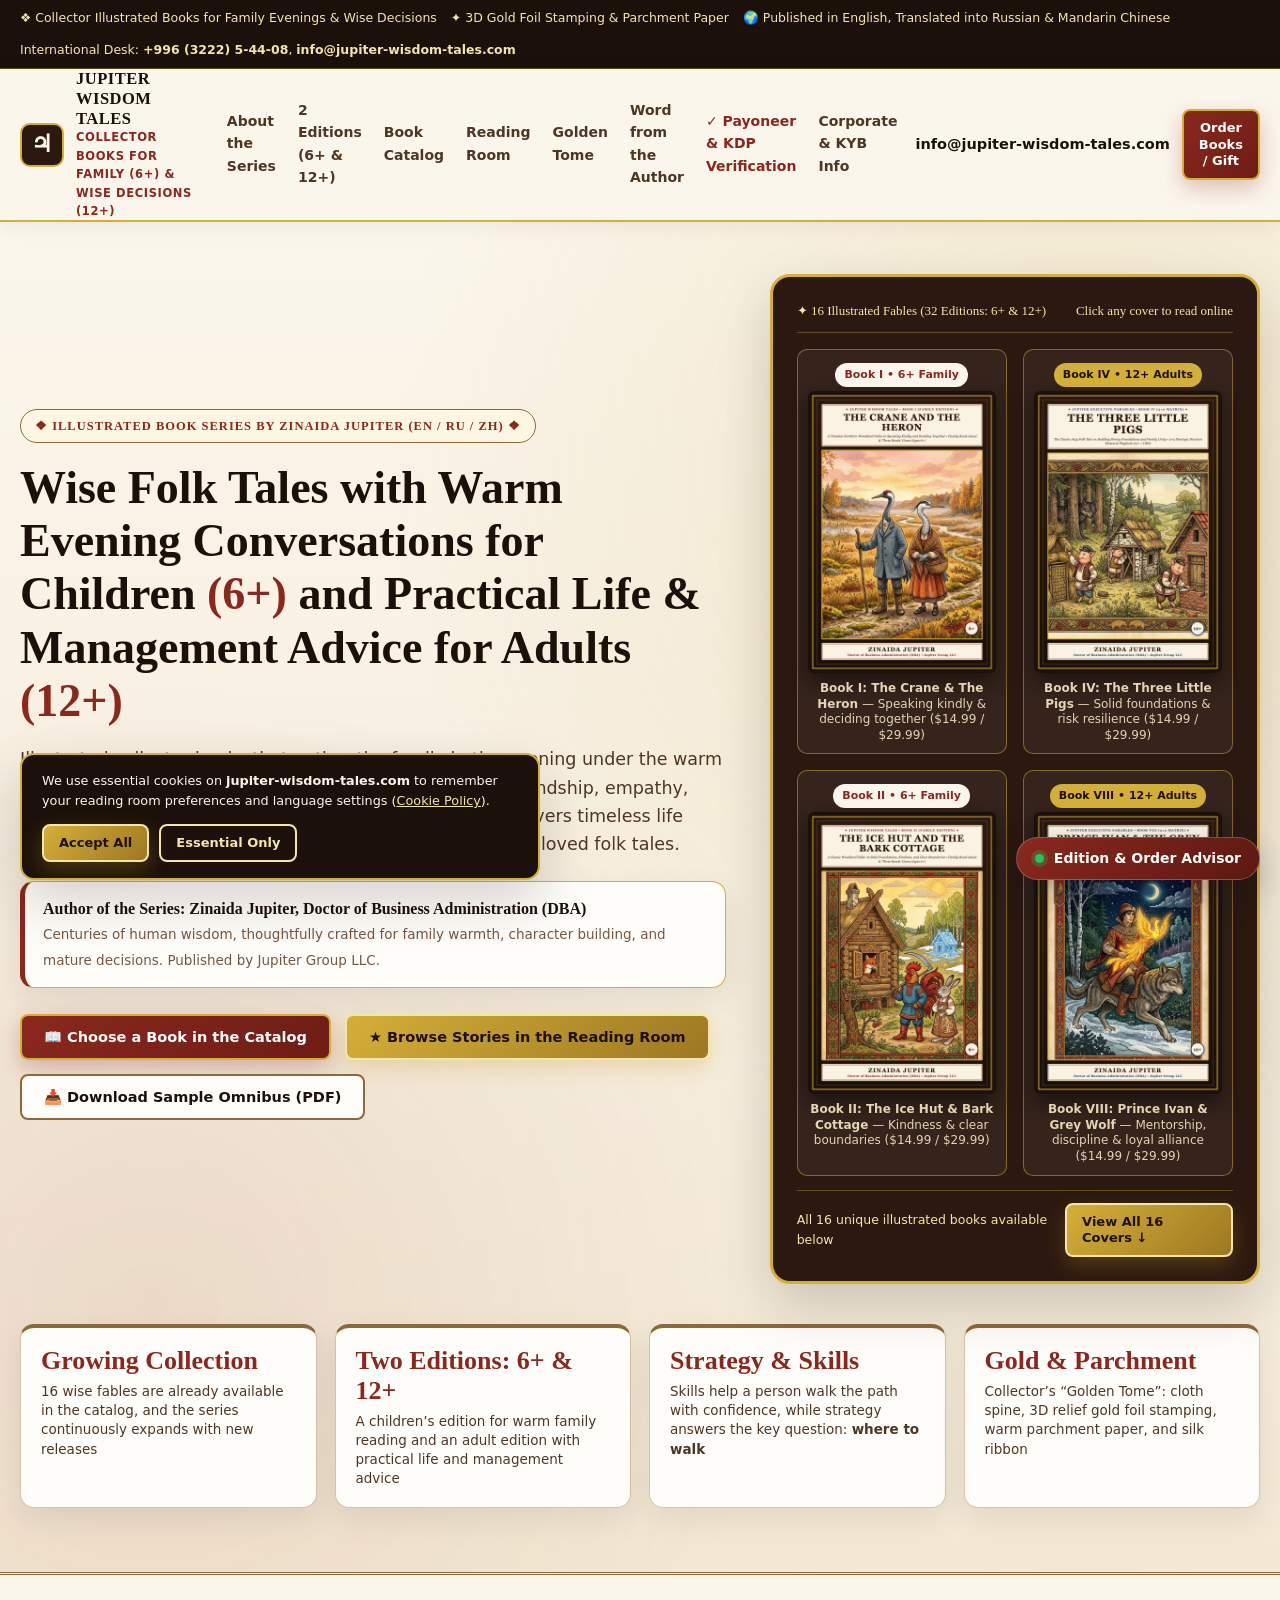
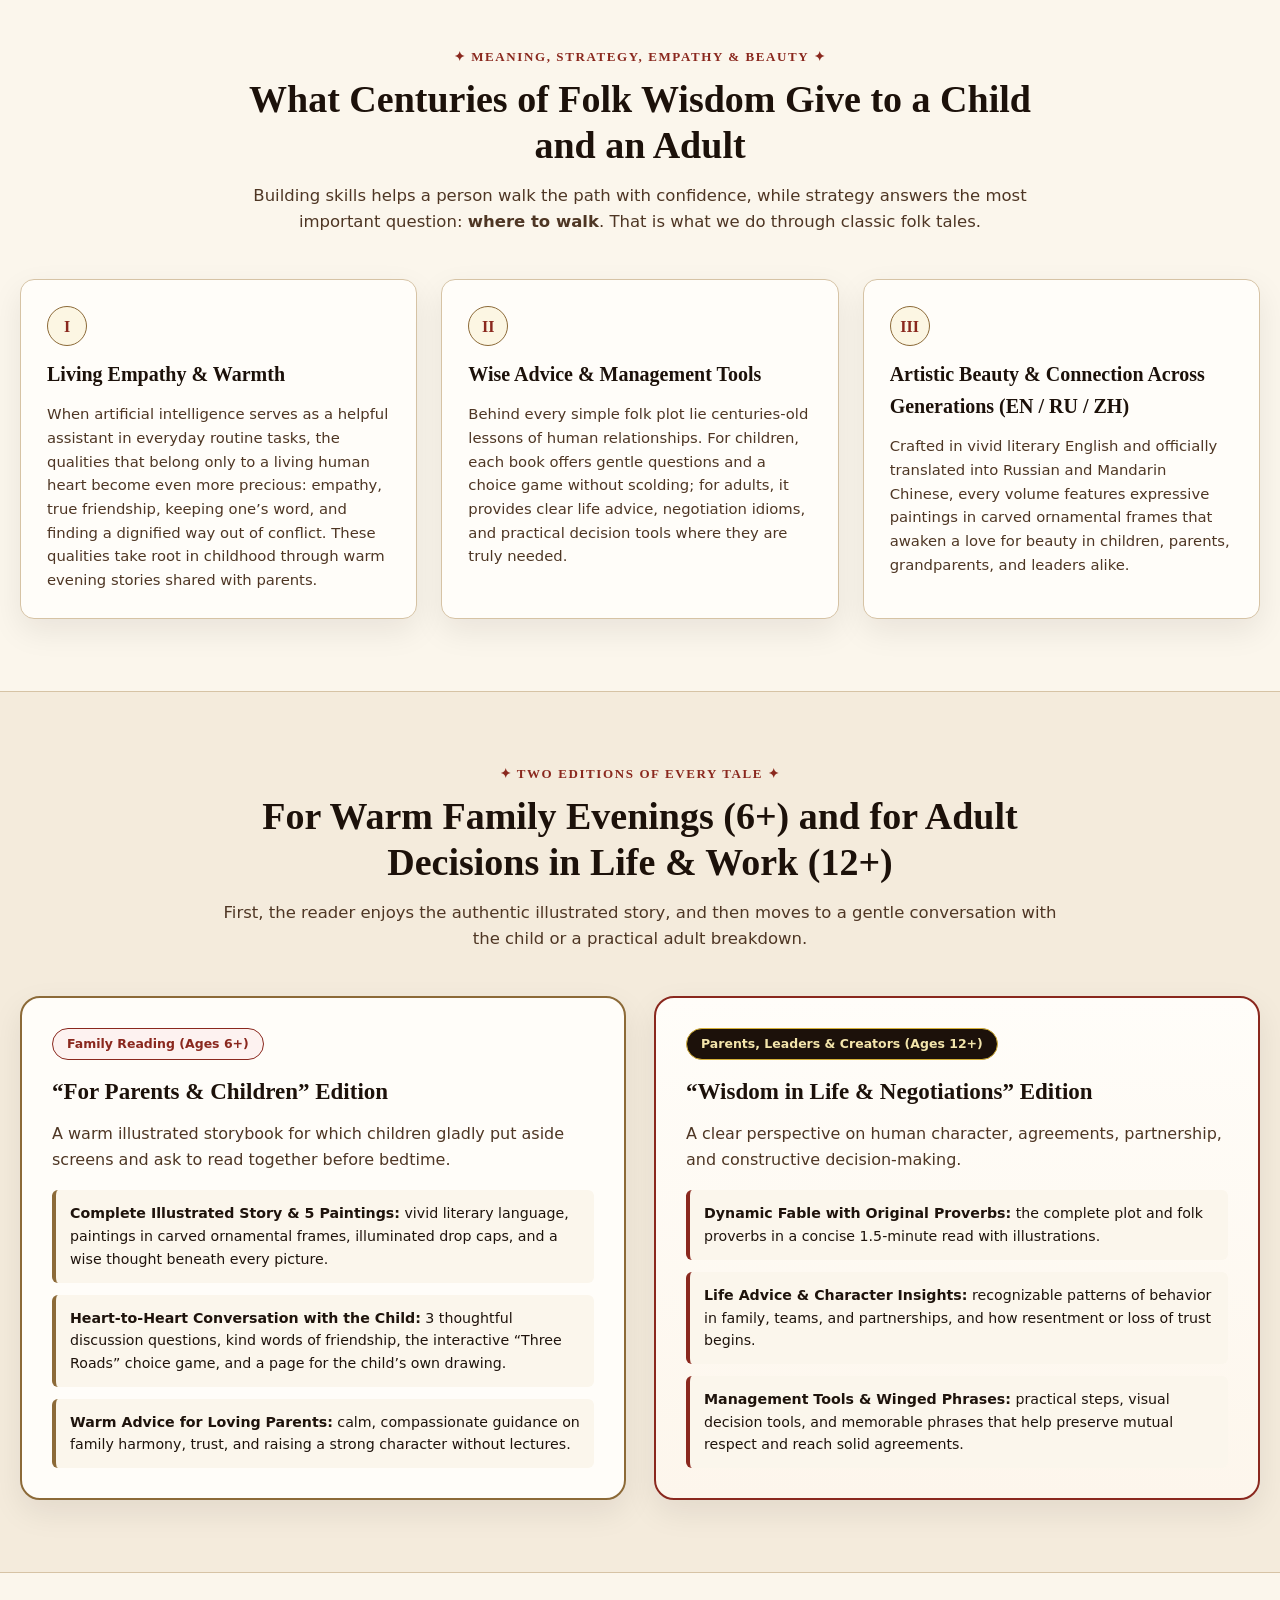
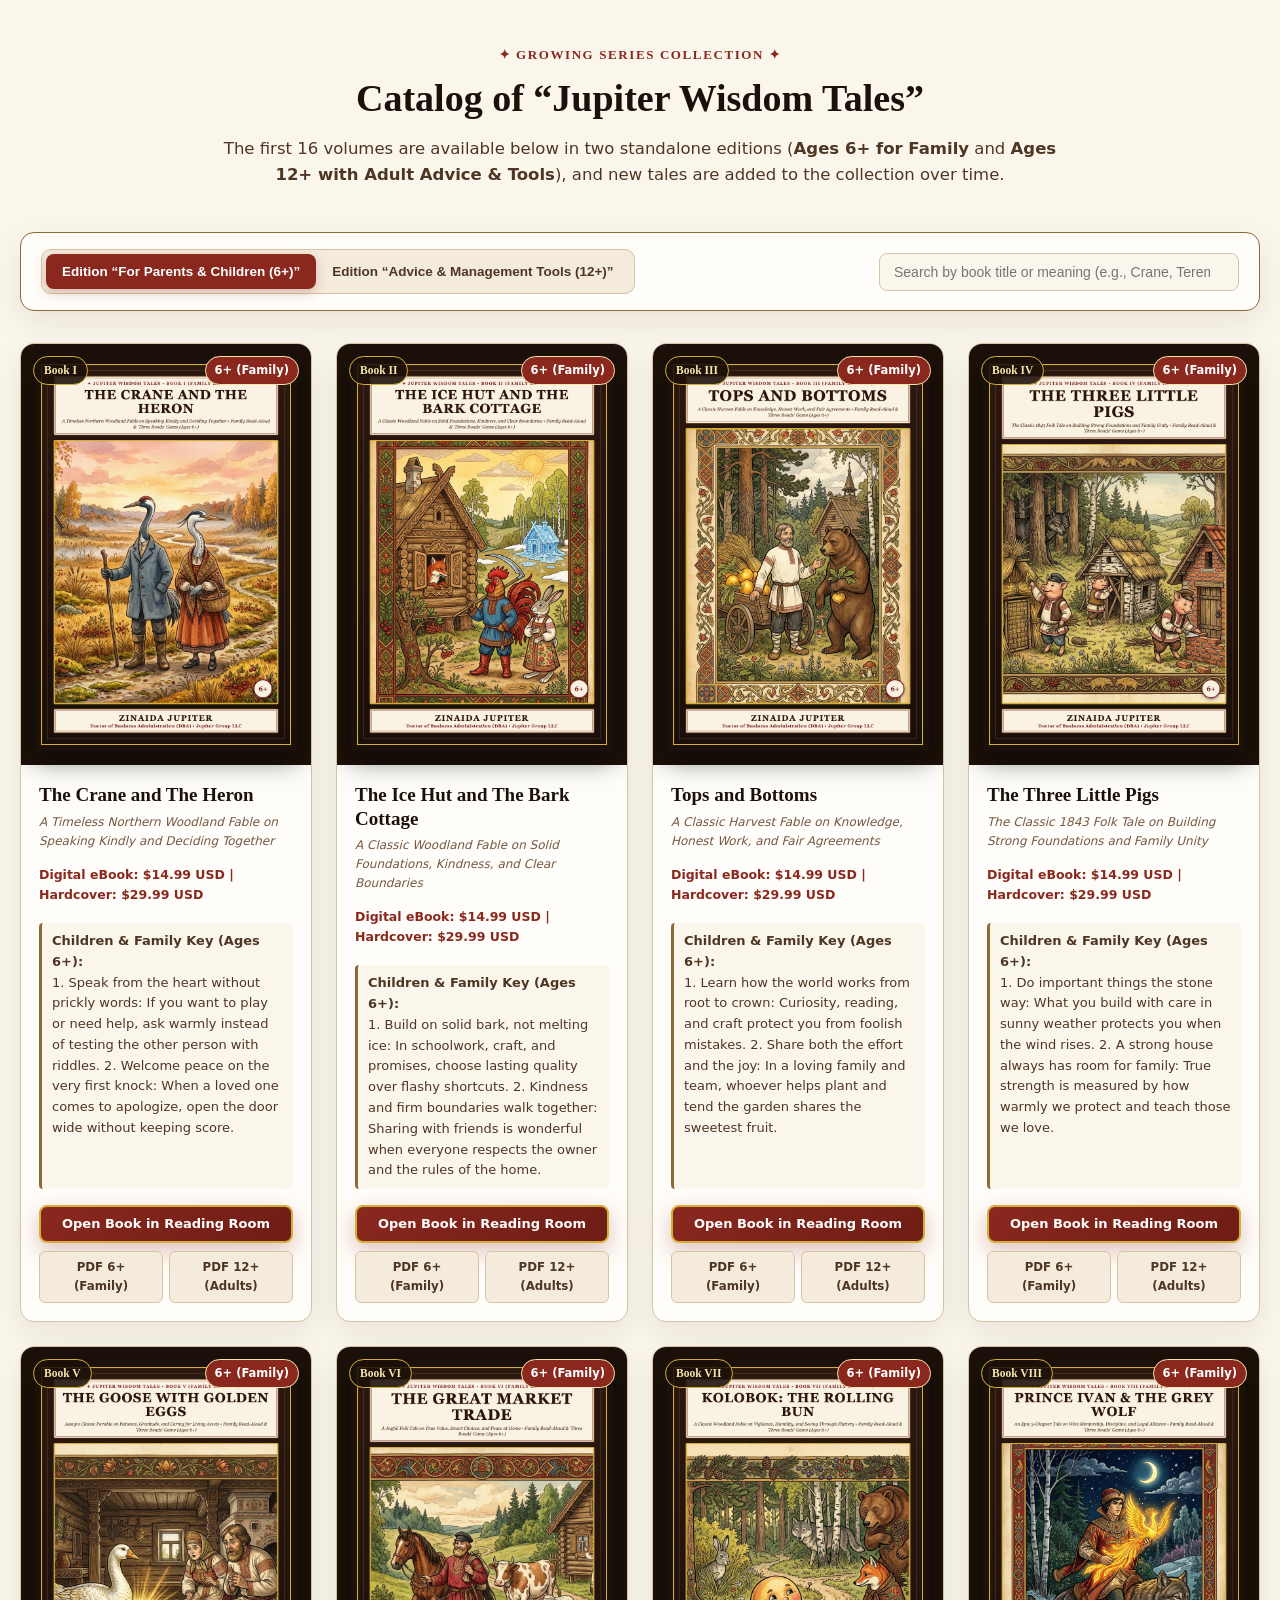
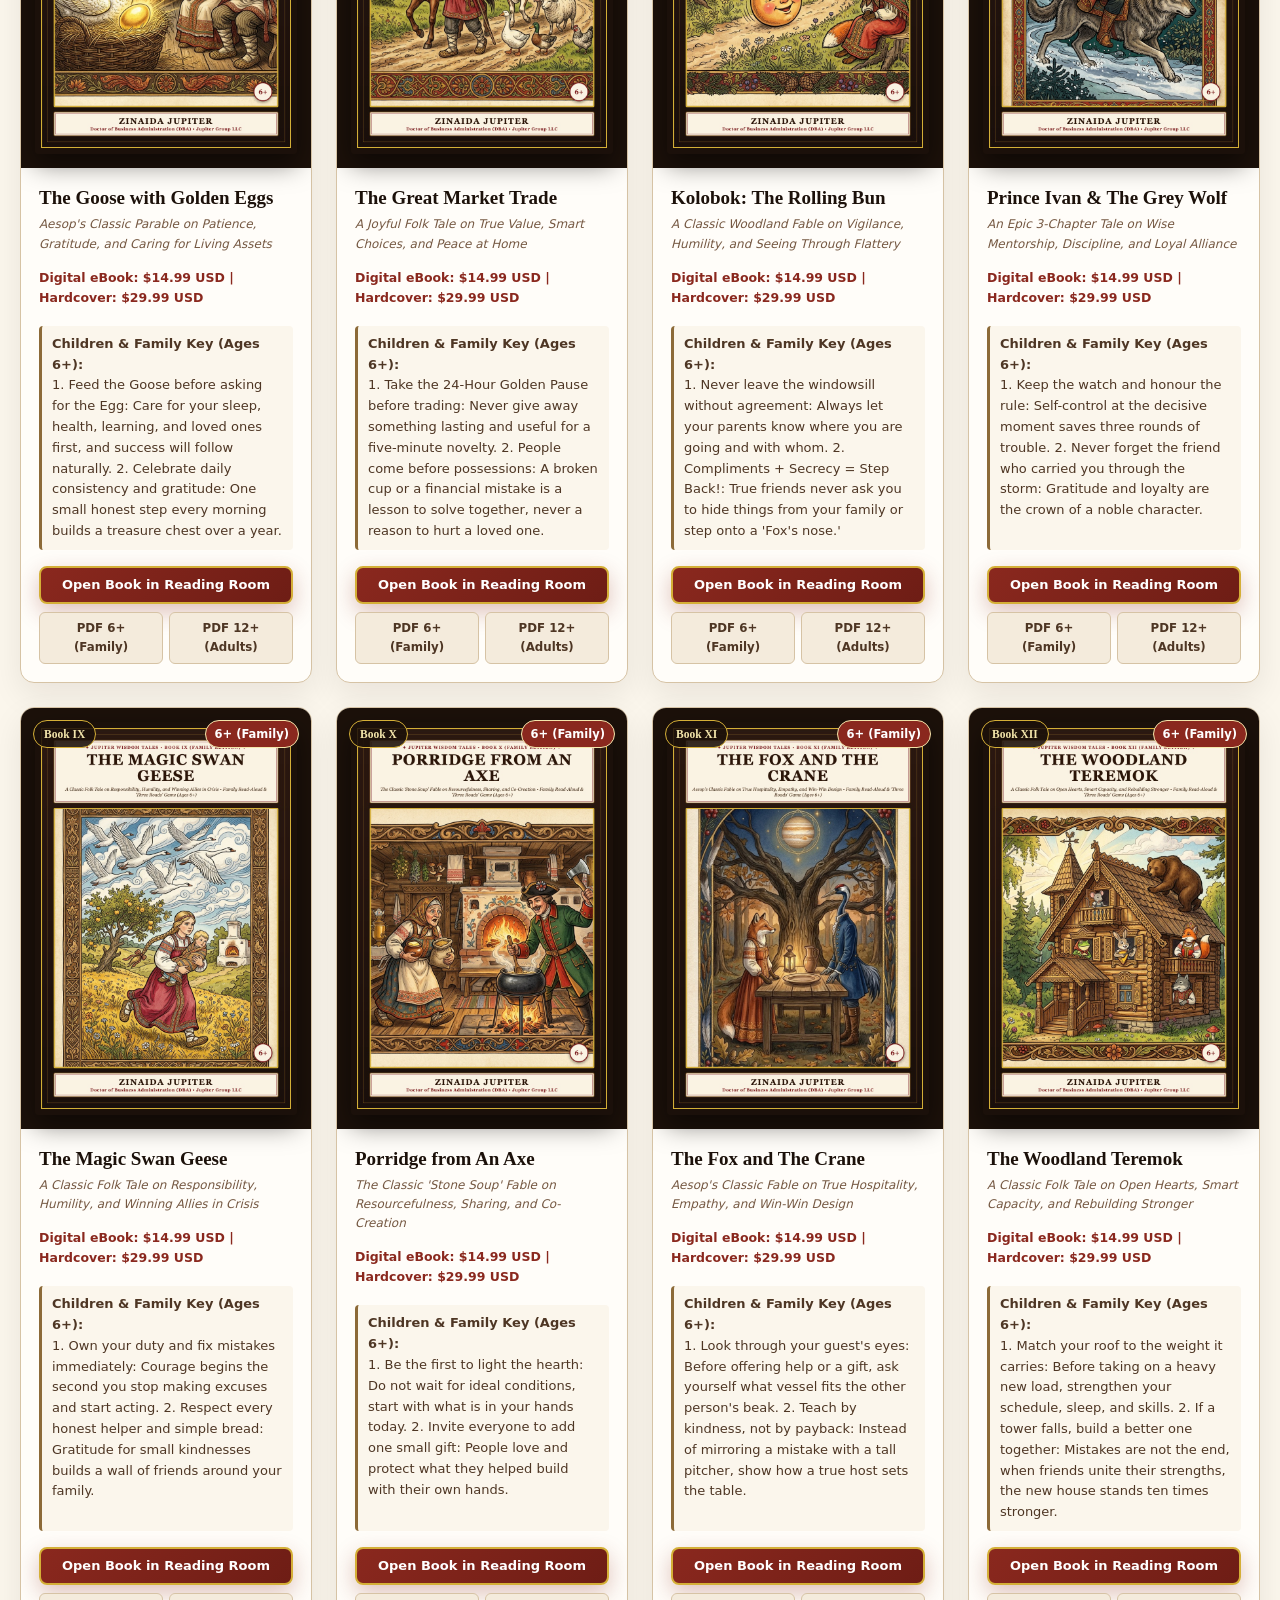
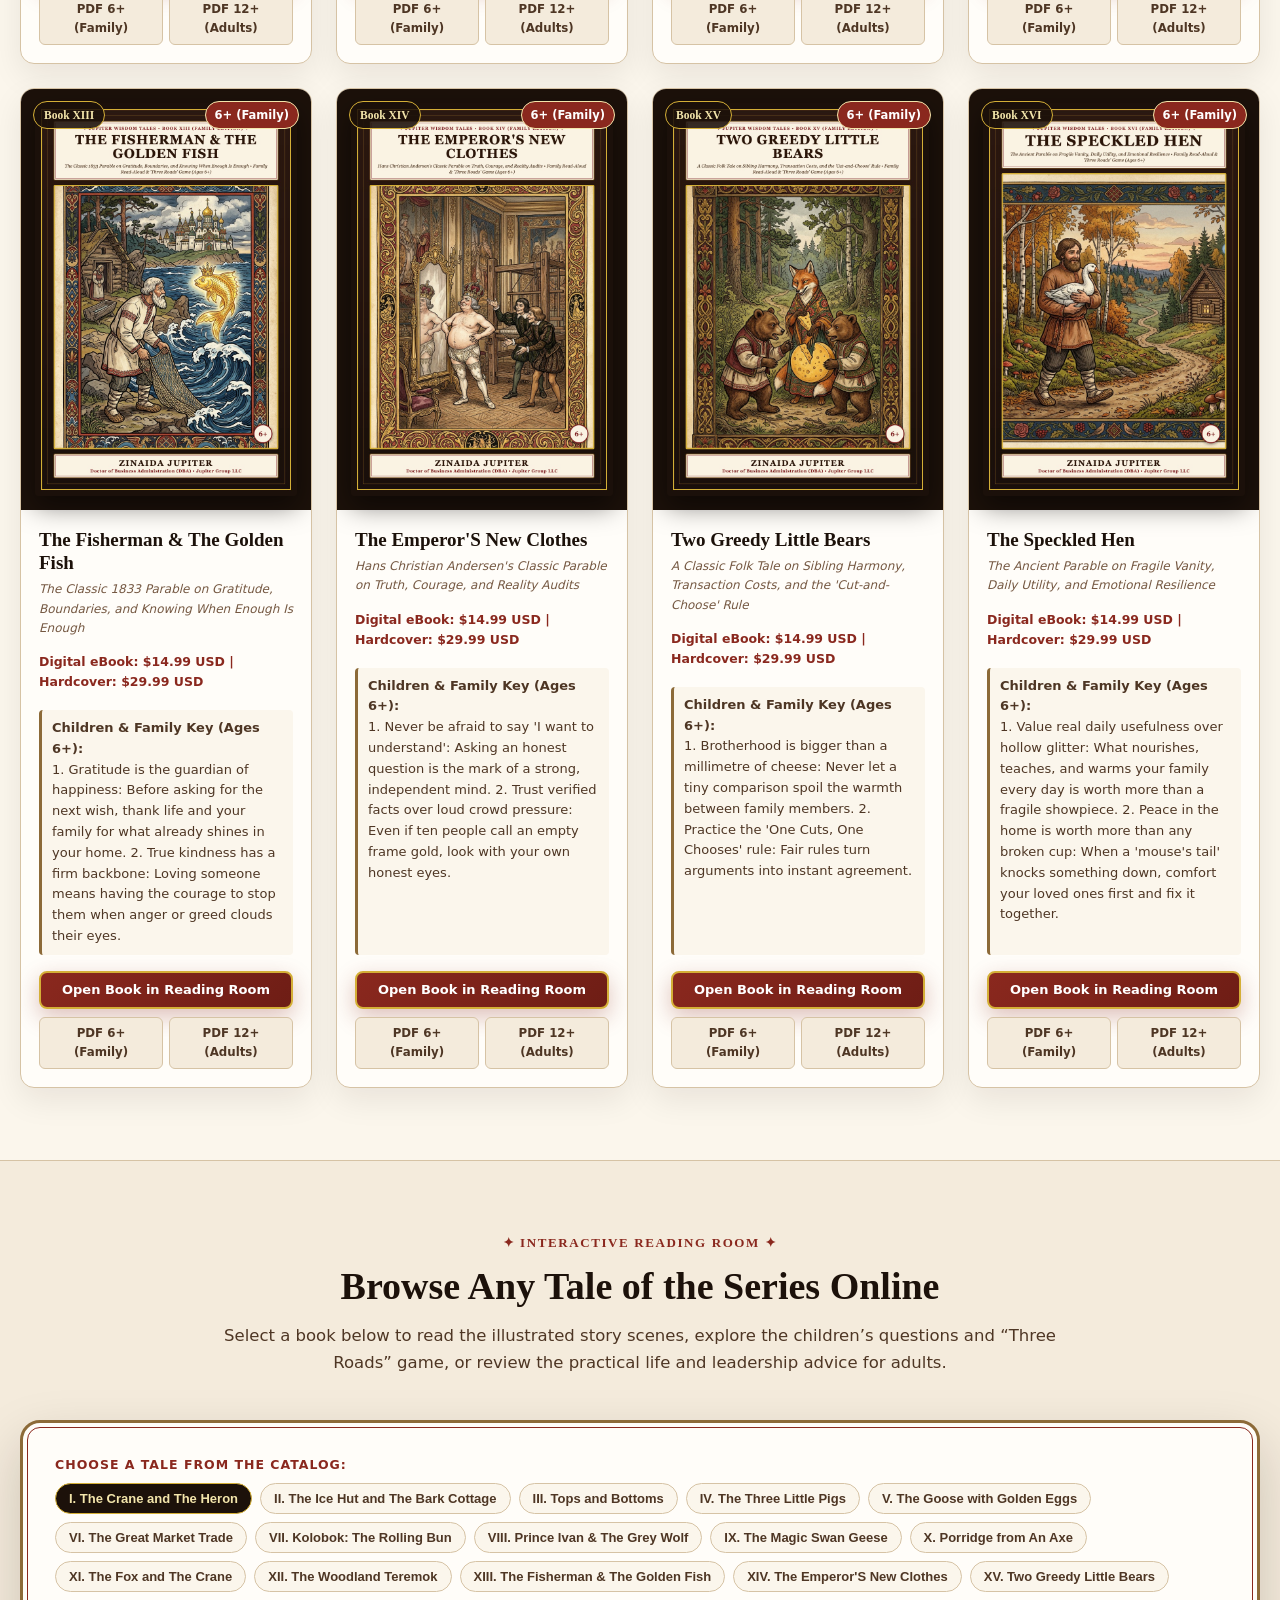
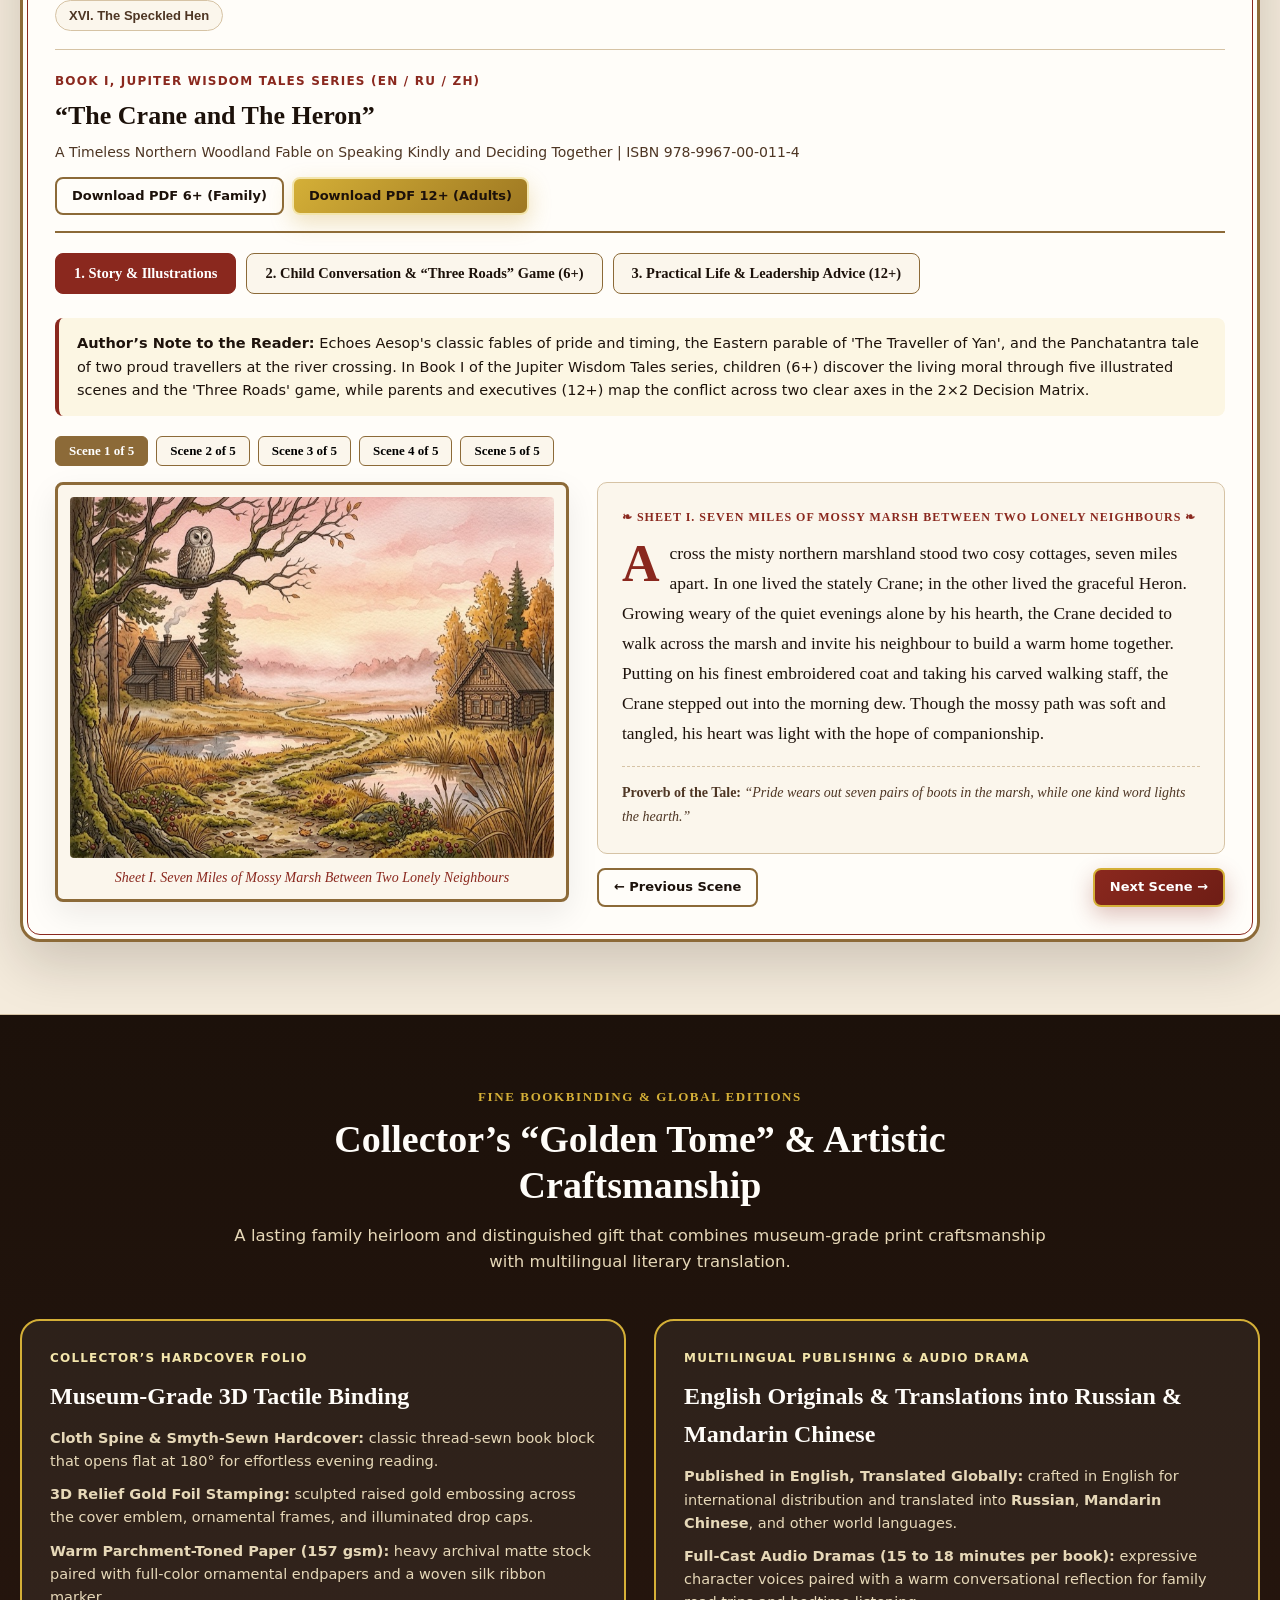
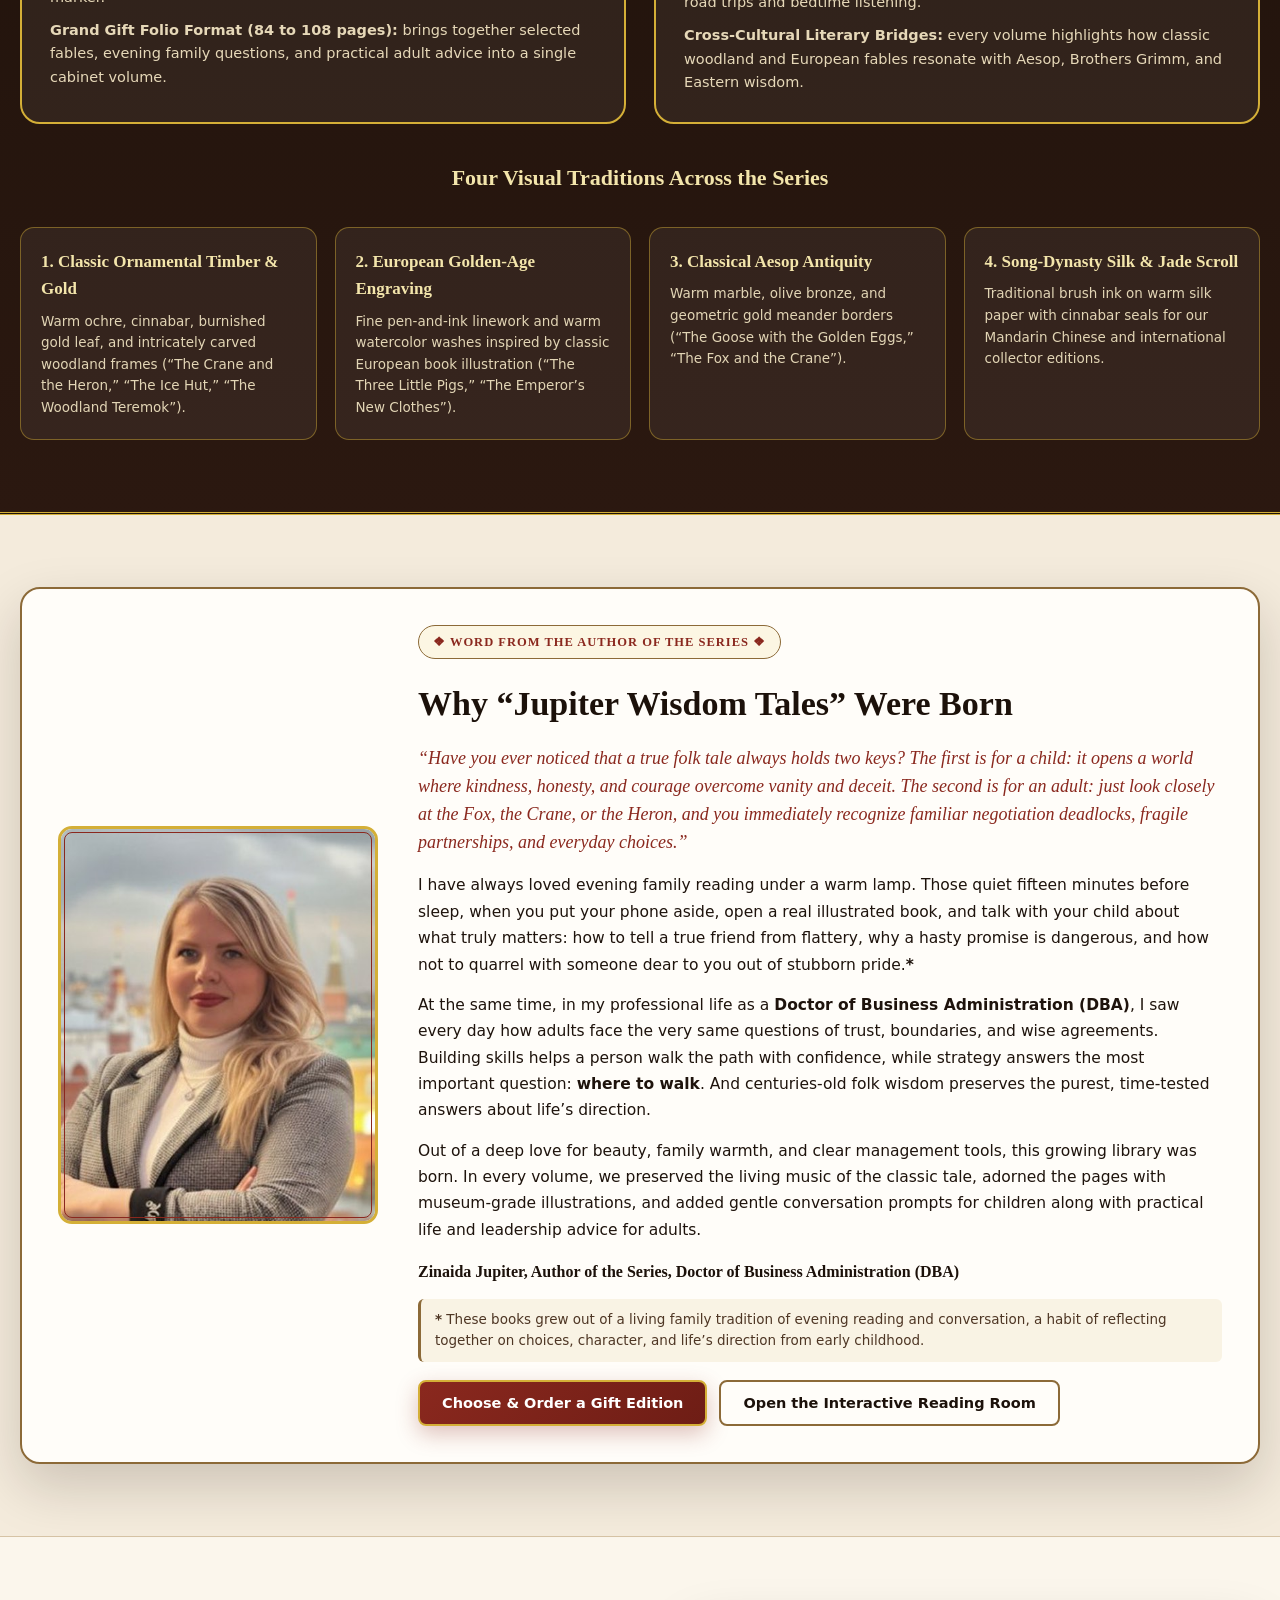
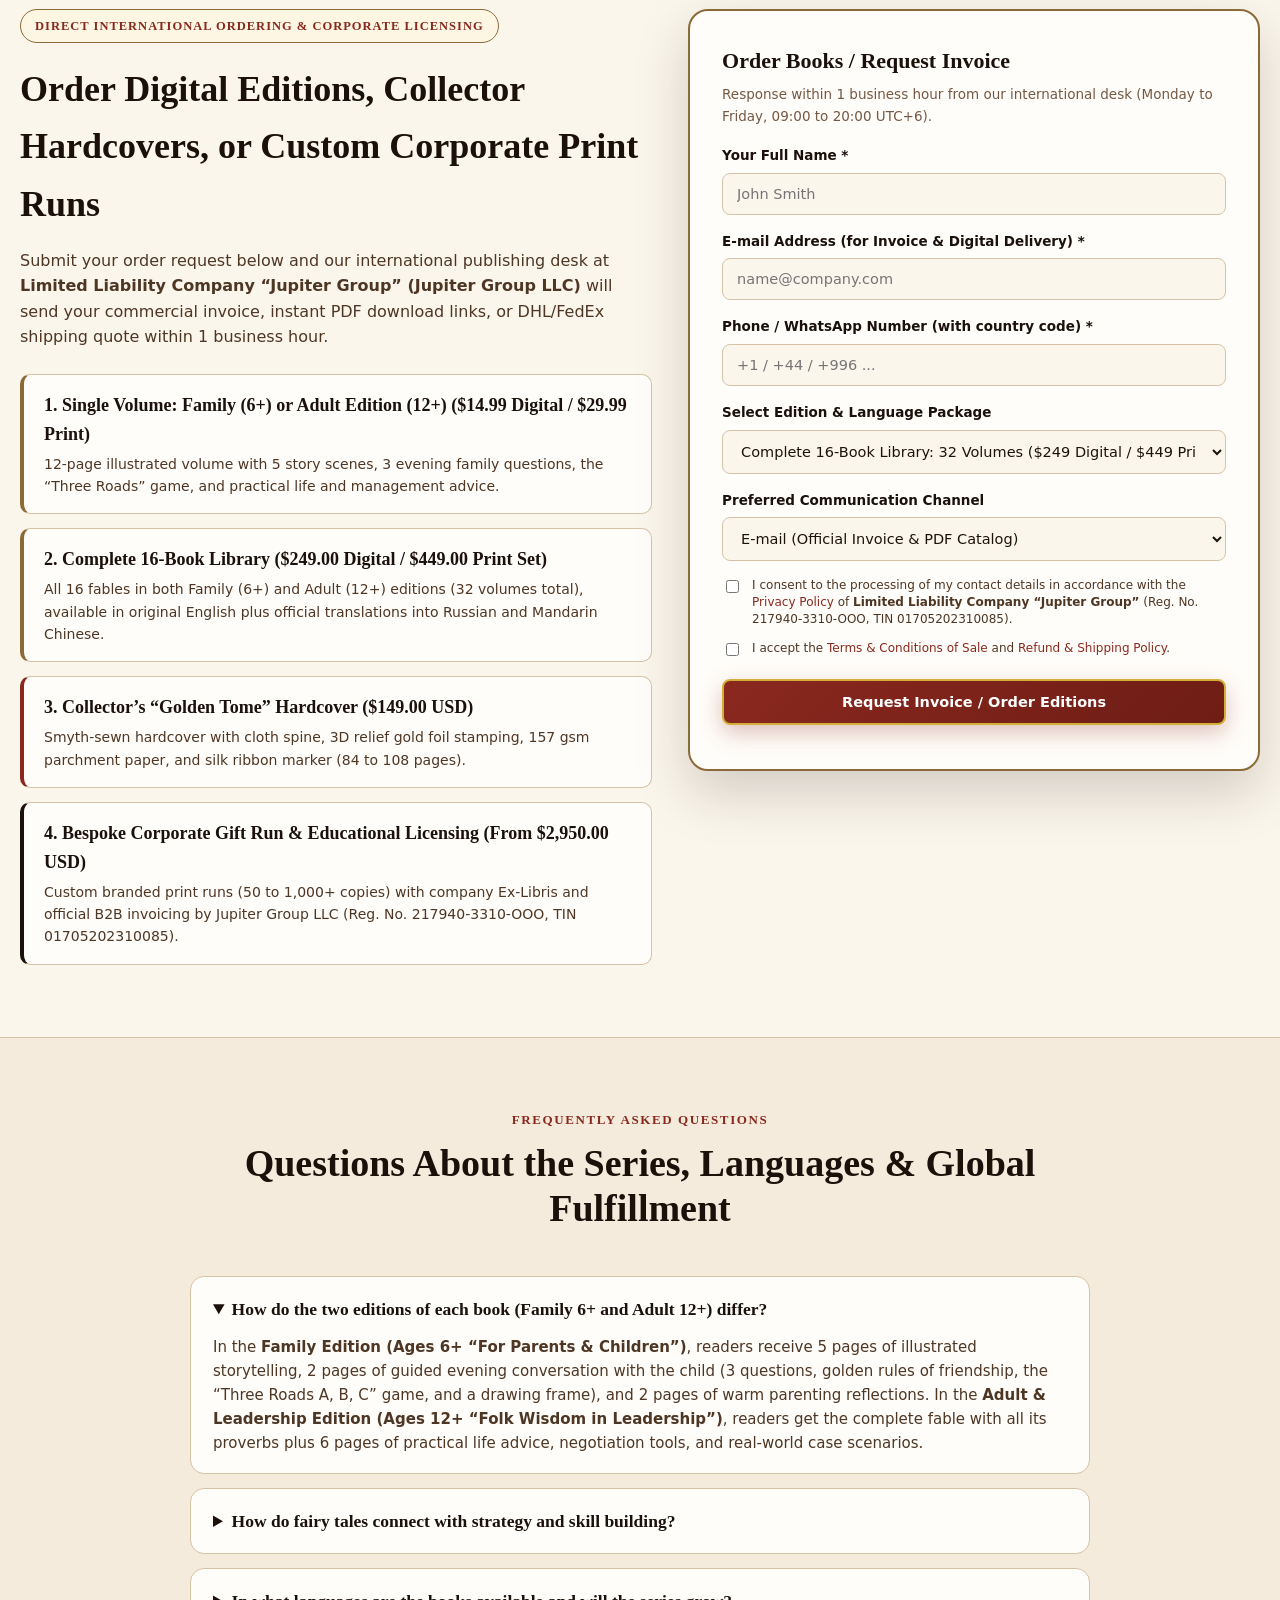
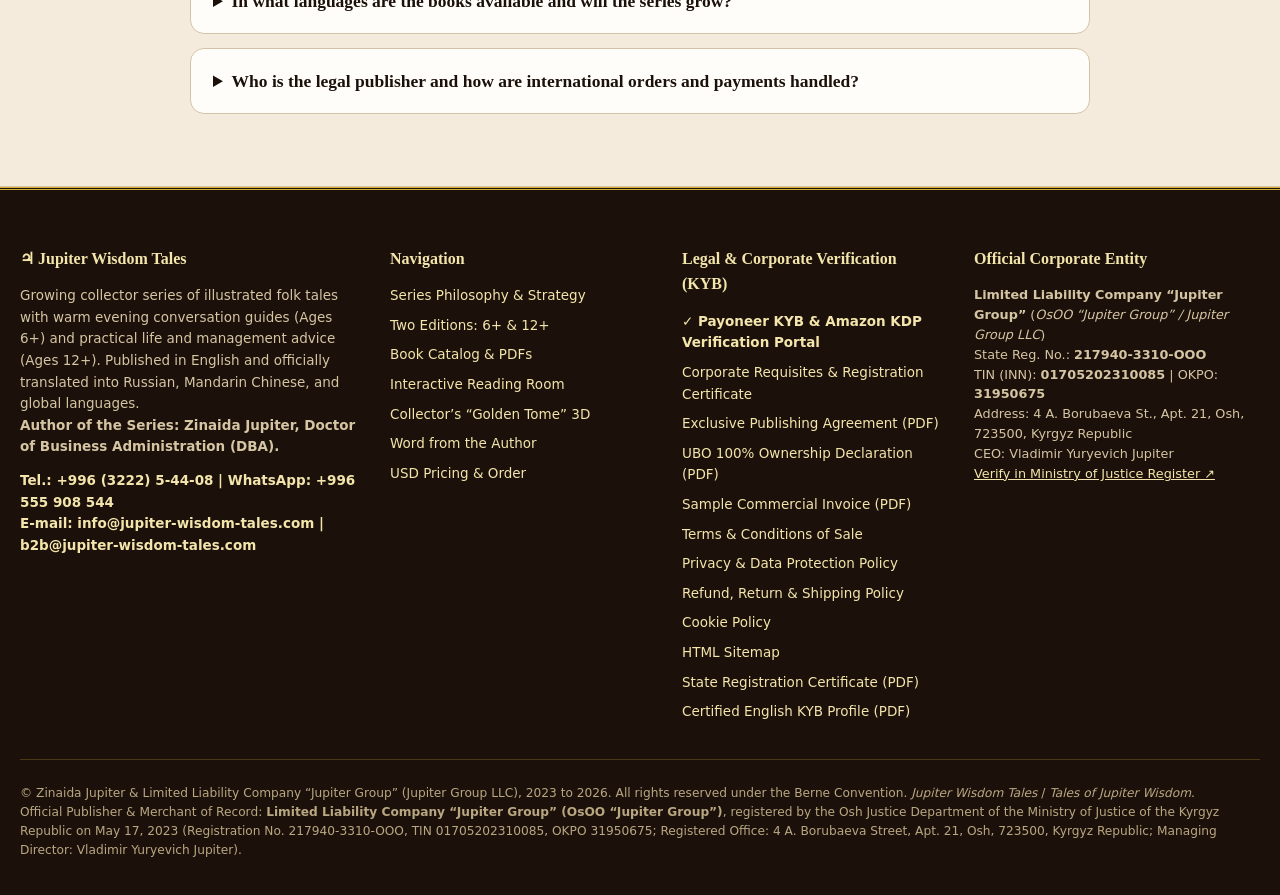
==== commit 1802d1c5: "fix(covers): bust mobile cache (?v=20261027v4), pre-render all 16 distinct book covers in static HTM" ====
--- a/index.html
+++ b/index.html
@@ -14,7 +14,7 @@
   <link rel="canonical" href="https://jupitergroop.github.io/jupiter-wisdom-tales/">
   <link rel="icon" type="image/svg+xml" href="img/favicon.svg">
   <link rel="apple-touch-icon" href="img/favicon.svg">
-  <link rel="preload" as="image" href="img/covers/b1_fam.jpg" fetchpriority="high">
+  <link rel="preload" as="image" href="img/covers/b1_fam.jpg?v=20261027v4" fetchpriority="high">
 
   <!-- Open Graph -->
   <meta property="og:type" content="website">
@@ -25,7 +25,7 @@
   <meta property="og:image" content="https://jupiter-wisdom-tales.com/img/og-image.jpg">
   <meta property="og:locale" content="en_US">
 
-  <link rel="stylesheet" href="css/style.css?v=20261027f">
+  <link rel="stylesheet" href="css/style.css?v=20261027v4">
   <link rel="stylesheet" href="css/ai-consultant.css?v=20261027f">
 
   <!-- Schema.org JSON-LD: Organization + BookSeries + Person + FAQPage -->
@@ -184,27 +184,37 @@
             </div>
           </div>
 
-          <!-- Right Showcase of Paired Editions (Book I) -->
+          <!-- Right Showcase of 4 Distinct Books from the 16-Book Collection -->
           <div class="hero-showcase">
             <div class="hero-showcase__top">
-              <span>✦ Book I, two editions of each tale</span>
+              <span>✦ 16 Illustrated Fables (32 Editions: 6+ &amp; 12+)</span>
               <span>Click any cover to read online</span>
             </div>
             <div class="hero-showcase__pair">
               <div class="showcase-book-card" data-open-reader="1" data-initial-tab="kids">
-                <span class="showcase-book-card__tag showcase-book-card__tag--fam">Edition 6+ for Family</span>
-                <img src="img/covers/b1_fam.jpg" alt="Book I: The Crane and the Heron, Family Read-Aloud Edition (Ages 6+)" width="320" height="480" fetchpriority="high">
-                <div class="showcase-book-card__caption">Lyrical story with 5 paintings, heartfelt questions for children, and the “Three Roads” game ($14.99 / $29.99)</div>
-              </div>
-              <div class="showcase-book-card" data-open-reader="1" data-initial-tab="matrix">
-                <span class="showcase-book-card__tag showcase-book-card__tag--mgmt">Edition 12+ for Adults</span>
-                <img src="img/covers/b1_mgmt.jpg" alt="Book I: The Crane and the Heron, Practical Wisdom in Life and Leadership (Ages 12+)" width="320" height="480">
-                <div class="showcase-book-card__caption">Dynamic fable, practical life advice, management tools, and the art of agreement ($14.99 / $29.99)</div>
+                <span class="showcase-book-card__tag showcase-book-card__tag--fam">Book I • 6+ Family</span>
+                <img src="img/covers/b1_fam.jpg?v=20261027v4" alt="Book I: The Crane and the Heron, Family Read-Aloud Edition (Ages 6+)" width="320" height="480" fetchpriority="high">
+                <div class="showcase-book-card__caption"><strong>Book I: The Crane &amp; The Heron</strong> — Speaking kindly &amp; deciding together ($14.99 / $29.99)</div>
+              </div>
+              <div class="showcase-book-card" data-open-reader="4" data-initial-tab="matrix">
+                <span class="showcase-book-card__tag showcase-book-card__tag--mgmt">Book IV • 12+ Adults</span>
+                <img src="img/covers/b4_mgmt.jpg?v=20261027v4" alt="Book IV: The Three Little Pigs, Practical Wisdom in Life and Leadership (Ages 12+)" width="320" height="480" fetchpriority="high">
+                <div class="showcase-book-card__caption"><strong>Book IV: The Three Little Pigs</strong> — Solid foundations &amp; risk resilience ($14.99 / $29.99)</div>
+              </div>
+              <div class="showcase-book-card" data-open-reader="2" data-initial-tab="kids">
+                <span class="showcase-book-card__tag showcase-book-card__tag--fam">Book II • 6+ Family</span>
+                <img src="img/covers/b2_fam.jpg?v=20261027v4" alt="Book II: The Ice Hut and the Bark Cottage, Family Read-Aloud Edition (Ages 6+)" width="320" height="480">
+                <div class="showcase-book-card__caption"><strong>Book II: The Ice Hut &amp; Bark Cottage</strong> — Kindness &amp; clear boundaries ($14.99 / $29.99)</div>
+              </div>
+              <div class="showcase-book-card" data-open-reader="8" data-initial-tab="matrix">
+                <span class="showcase-book-card__tag showcase-book-card__tag--mgmt">Book VIII • 12+ Adults</span>
+                <img src="img/covers/b8_mgmt.jpg?v=20261027v4" alt="Book VIII: Prince Ivan &amp; The Grey Wolf, Practical Wisdom in Life and Leadership (Ages 12+)" width="320" height="480">
+                <div class="showcase-book-card__caption"><strong>Book VIII: Prince Ivan &amp; Grey Wolf</strong> — Mentorship, discipline &amp; loyal alliance ($14.99 / $29.99)</div>
               </div>
             </div>
             <div class="hero-showcase__footer">
-              <span>Two standalone illustrated editions for every fable</span>
-              <button type="button" class="btn btn--gold btn--sm" data-open-reader="1" data-initial-tab="story">Open Reading Room →</button>
+              <span>All 16 unique illustrated books available below</span>
+              <a href="#catalog" class="btn btn--gold btn--sm">View All 16 Covers ↓</a>
             </div>
           </div>
         </div>
@@ -335,7 +345,326 @@
         </div>
 
         <div class="books-grid" id="books-grid">
-          <!-- Populated dynamically by js/books-data.js + js/app.js -->
+          <article class="book-card" data-book-num="1">
+            <div class="book-card__cover-wrap" data-open-reader="1" title="Open interactive reading room for Book I: The Crane and The Heron">
+              <span class="book-card__issue-pill">Book I</span>
+              <span class="book-card__age-pill">6+ (Family)</span>
+              <img src="img/covers/b1_fam.jpg?v=20261027v4" alt="Cover of The Crane and The Heron, Author Zinaida Jupiter, DBA" width="360" height="540" loading="lazy">
+            </div>
+            <div class="book-card__body">
+              <h3 class="book-card__title">The Crane and The Heron</h3>
+              <div class="book-card__en">A Timeless Northern Woodland Fable on Speaking Kindly and Deciding Together</div>
+              <div style="font-size:12.5px;font-weight:700;color:var(--cinnabar);margin:4px 0 8px;">Digital eBook: $14.99 USD | Hardcover: $29.99 USD</div>
+              <div class="book-card__key"><strong>Children &amp; Family Key (Ages 6+):</strong><br>1. Speak from the heart without prickly words: If you want to play or need help, ask warmly instead of testing the other person with riddles. 2. Welcome peace on the very first knock: When a loved one comes to apologize, open the door wide without keeping score.</div>
+              <div class="book-card__actions">
+                <button type="button" class="btn btn--primary btn--sm" data-open-reader="1">Open Book in Reading Room</button>
+                <div class="book-card__pdf-links">
+                  <a href="pdf/book1_family_en.pdf" target="_blank" rel="noopener">PDF 6+ (Family)</a>
+                  <a href="pdf/book1_mgmt_en.pdf" target="_blank" rel="noopener">PDF 12+ (Adults)</a>
+                </div>
+              </div>
+            </div>
+          </article>
+          <article class="book-card" data-book-num="2">
+            <div class="book-card__cover-wrap" data-open-reader="2" title="Open interactive reading room for Book II: The Ice Hut and The Bark Cottage">
+              <span class="book-card__issue-pill">Book II</span>
+              <span class="book-card__age-pill">6+ (Family)</span>
+              <img src="img/covers/b2_fam.jpg?v=20261027v4" alt="Cover of The Ice Hut and The Bark Cottage, Author Zinaida Jupiter, DBA" width="360" height="540" loading="lazy">
+            </div>
+            <div class="book-card__body">
+              <h3 class="book-card__title">The Ice Hut and The Bark Cottage</h3>
+              <div class="book-card__en">A Classic Woodland Fable on Solid Foundations, Kindness, and Clear Boundaries</div>
+              <div style="font-size:12.5px;font-weight:700;color:var(--cinnabar);margin:4px 0 8px;">Digital eBook: $14.99 USD | Hardcover: $29.99 USD</div>
+              <div class="book-card__key"><strong>Children &amp; Family Key (Ages 6+):</strong><br>1. Build on solid bark, not melting ice: In schoolwork, craft, and promises, choose lasting quality over flashy shortcuts. 2. Kindness and firm boundaries walk together: Sharing with friends is wonderful when everyone respects the owner and the rules of the home.</div>
+              <div class="book-card__actions">
+                <button type="button" class="btn btn--primary btn--sm" data-open-reader="2">Open Book in Reading Room</button>
+                <div class="book-card__pdf-links">
+                  <a href="pdf/book2_family_en.pdf" target="_blank" rel="noopener">PDF 6+ (Family)</a>
+                  <a href="pdf/book2_mgmt_en.pdf" target="_blank" rel="noopener">PDF 12+ (Adults)</a>
+                </div>
+              </div>
+            </div>
+          </article>
+          <article class="book-card" data-book-num="3">
+            <div class="book-card__cover-wrap" data-open-reader="3" title="Open interactive reading room for Book III: Tops and Bottoms">
+              <span class="book-card__issue-pill">Book III</span>
+              <span class="book-card__age-pill">6+ (Family)</span>
+              <img src="img/covers/b3_fam.jpg?v=20261027v4" alt="Cover of Tops and Bottoms, Author Zinaida Jupiter, DBA" width="360" height="540" loading="lazy">
+            </div>
+            <div class="book-card__body">
+              <h3 class="book-card__title">Tops and Bottoms</h3>
+              <div class="book-card__en">A Classic Harvest Fable on Knowledge, Honest Work, and Fair Agreements</div>
+              <div style="font-size:12.5px;font-weight:700;color:var(--cinnabar);margin:4px 0 8px;">Digital eBook: $14.99 USD | Hardcover: $29.99 USD</div>
+              <div class="book-card__key"><strong>Children &amp; Family Key (Ages 6+):</strong><br>1. Learn how the world works from root to crown: Curiosity, reading, and craft protect you from foolish mistakes. 2. Share both the effort and the joy: In a loving family and team, whoever helps plant and tend the garden shares the sweetest fruit.</div>
+              <div class="book-card__actions">
+                <button type="button" class="btn btn--primary btn--sm" data-open-reader="3">Open Book in Reading Room</button>
+                <div class="book-card__pdf-links">
+                  <a href="pdf/book3_family_en.pdf" target="_blank" rel="noopener">PDF 6+ (Family)</a>
+                  <a href="pdf/book3_mgmt_en.pdf" target="_blank" rel="noopener">PDF 12+ (Adults)</a>
+                </div>
+              </div>
+            </div>
+          </article>
+          <article class="book-card" data-book-num="4">
+            <div class="book-card__cover-wrap" data-open-reader="4" title="Open interactive reading room for Book IV: The Three Little Pigs">
+              <span class="book-card__issue-pill">Book IV</span>
+              <span class="book-card__age-pill">6+ (Family)</span>
+              <img src="img/covers/b4_fam.jpg?v=20261027v4" alt="Cover of The Three Little Pigs, Author Zinaida Jupiter, DBA" width="360" height="540" loading="lazy">
+            </div>
+            <div class="book-card__body">
+              <h3 class="book-card__title">The Three Little Pigs</h3>
+              <div class="book-card__en">The Classic 1843 Folk Tale on Building Strong Foundations and Family Unity</div>
+              <div style="font-size:12.5px;font-weight:700;color:var(--cinnabar);margin:4px 0 8px;">Digital eBook: $14.99 USD | Hardcover: $29.99 USD</div>
+              <div class="book-card__key"><strong>Children &amp; Family Key (Ages 6+):</strong><br>1. Do important things the stone way: What you build with care in sunny weather protects you when the wind rises. 2. A strong house always has room for family: True strength is measured by how warmly we protect and teach those we love.</div>
+              <div class="book-card__actions">
+                <button type="button" class="btn btn--primary btn--sm" data-open-reader="4">Open Book in Reading Room</button>
+                <div class="book-card__pdf-links">
+                  <a href="pdf/book4_family_en.pdf" target="_blank" rel="noopener">PDF 6+ (Family)</a>
+                  <a href="pdf/book4_mgmt_en.pdf" target="_blank" rel="noopener">PDF 12+ (Adults)</a>
+                </div>
+              </div>
+            </div>
+          </article>
+          <article class="book-card" data-book-num="5">
+            <div class="book-card__cover-wrap" data-open-reader="5" title="Open interactive reading room for Book V: The Goose with Golden Eggs">
+              <span class="book-card__issue-pill">Book V</span>
+              <span class="book-card__age-pill">6+ (Family)</span>
+              <img src="img/covers/b5_fam.jpg?v=20261027v4" alt="Cover of The Goose with Golden Eggs, Author Zinaida Jupiter, DBA" width="360" height="540" loading="lazy">
+            </div>
+            <div class="book-card__body">
+              <h3 class="book-card__title">The Goose with Golden Eggs</h3>
+              <div class="book-card__en">Aesop's Classic Parable on Patience, Gratitude, and Caring for Living Assets</div>
+              <div style="font-size:12.5px;font-weight:700;color:var(--cinnabar);margin:4px 0 8px;">Digital eBook: $14.99 USD | Hardcover: $29.99 USD</div>
+              <div class="book-card__key"><strong>Children &amp; Family Key (Ages 6+):</strong><br>1. Feed the Goose before asking for the Egg: Care for your sleep, health, learning, and loved ones first, and success will follow naturally. 2. Celebrate daily consistency and gratitude: One small honest step every morning builds a treasure chest over a year.</div>
+              <div class="book-card__actions">
+                <button type="button" class="btn btn--primary btn--sm" data-open-reader="5">Open Book in Reading Room</button>
+                <div class="book-card__pdf-links">
+                  <a href="pdf/book5_family_en.pdf" target="_blank" rel="noopener">PDF 6+ (Family)</a>
+                  <a href="pdf/book5_mgmt_en.pdf" target="_blank" rel="noopener">PDF 12+ (Adults)</a>
+                </div>
+              </div>
+            </div>
+          </article>
+          <article class="book-card" data-book-num="6">
+            <div class="book-card__cover-wrap" data-open-reader="6" title="Open interactive reading room for Book VI: The Great Market Trade">
+              <span class="book-card__issue-pill">Book VI</span>
+              <span class="book-card__age-pill">6+ (Family)</span>
+              <img src="img/covers/b6_fam.jpg?v=20261027v4" alt="Cover of The Great Market Trade, Author Zinaida Jupiter, DBA" width="360" height="540" loading="lazy">
+            </div>
+            <div class="book-card__body">
+              <h3 class="book-card__title">The Great Market Trade</h3>
+              <div class="book-card__en">A Joyful Folk Tale on True Value, Smart Choices, and Peace at Home</div>
+              <div style="font-size:12.5px;font-weight:700;color:var(--cinnabar);margin:4px 0 8px;">Digital eBook: $14.99 USD | Hardcover: $29.99 USD</div>
+              <div class="book-card__key"><strong>Children &amp; Family Key (Ages 6+):</strong><br>1. Take the 24-Hour Golden Pause before trading: Never give away something lasting and useful for a five-minute novelty. 2. People come before possessions: A broken cup or a financial mistake is a lesson to solve together, never a reason to hurt a loved one.</div>
+              <div class="book-card__actions">
+                <button type="button" class="btn btn--primary btn--sm" data-open-reader="6">Open Book in Reading Room</button>
+                <div class="book-card__pdf-links">
+                  <a href="pdf/book6_family_en.pdf" target="_blank" rel="noopener">PDF 6+ (Family)</a>
+                  <a href="pdf/book6_mgmt_en.pdf" target="_blank" rel="noopener">PDF 12+ (Adults)</a>
+                </div>
+              </div>
+            </div>
+          </article>
+          <article class="book-card" data-book-num="7">
+            <div class="book-card__cover-wrap" data-open-reader="7" title="Open interactive reading room for Book VII: Kolobok: The Rolling Bun">
+              <span class="book-card__issue-pill">Book VII</span>
+              <span class="book-card__age-pill">6+ (Family)</span>
+              <img src="img/covers/b7_fam.jpg?v=20261027v4" alt="Cover of Kolobok: The Rolling Bun, Author Zinaida Jupiter, DBA" width="360" height="540" loading="lazy">
+            </div>
+            <div class="book-card__body">
+              <h3 class="book-card__title">Kolobok: The Rolling Bun</h3>
+              <div class="book-card__en">A Classic Woodland Fable on Vigilance, Humility, and Seeing Through Flattery</div>
+              <div style="font-size:12.5px;font-weight:700;color:var(--cinnabar);margin:4px 0 8px;">Digital eBook: $14.99 USD | Hardcover: $29.99 USD</div>
+              <div class="book-card__key"><strong>Children &amp; Family Key (Ages 6+):</strong><br>1. Never leave the windowsill without agreement: Always let your parents know where you are going and with whom. 2. Compliments + Secrecy = Step Back!: True friends never ask you to hide things from your family or step onto a 'Fox's nose.'</div>
+              <div class="book-card__actions">
+                <button type="button" class="btn btn--primary btn--sm" data-open-reader="7">Open Book in Reading Room</button>
+                <div class="book-card__pdf-links">
+                  <a href="pdf/book7_family_en.pdf" target="_blank" rel="noopener">PDF 6+ (Family)</a>
+                  <a href="pdf/book7_mgmt_en.pdf" target="_blank" rel="noopener">PDF 12+ (Adults)</a>
+                </div>
+              </div>
+            </div>
+          </article>
+          <article class="book-card" data-book-num="8">
+            <div class="book-card__cover-wrap" data-open-reader="8" title="Open interactive reading room for Book VIII: Prince Ivan & The Grey Wolf">
+              <span class="book-card__issue-pill">Book VIII</span>
+              <span class="book-card__age-pill">6+ (Family)</span>
+              <img src="img/covers/b8_fam.jpg?v=20261027v4" alt="Cover of Prince Ivan & The Grey Wolf, Author Zinaida Jupiter, DBA" width="360" height="540" loading="lazy">
+            </div>
+            <div class="book-card__body">
+              <h3 class="book-card__title">Prince Ivan & The Grey Wolf</h3>
+              <div class="book-card__en">An Epic 3-Chapter Tale on Wise Mentorship, Discipline, and Loyal Alliance</div>
+              <div style="font-size:12.5px;font-weight:700;color:var(--cinnabar);margin:4px 0 8px;">Digital eBook: $14.99 USD | Hardcover: $29.99 USD</div>
+              <div class="book-card__key"><strong>Children &amp; Family Key (Ages 6+):</strong><br>1. Keep the watch and honour the rule: Self-control at the decisive moment saves three rounds of trouble. 2. Never forget the friend who carried you through the storm: Gratitude and loyalty are the crown of a noble character.</div>
+              <div class="book-card__actions">
+                <button type="button" class="btn btn--primary btn--sm" data-open-reader="8">Open Book in Reading Room</button>
+                <div class="book-card__pdf-links">
+                  <a href="pdf/book8_family_en.pdf" target="_blank" rel="noopener">PDF 6+ (Family)</a>
+                  <a href="pdf/book8_mgmt_en.pdf" target="_blank" rel="noopener">PDF 12+ (Adults)</a>
+                </div>
+              </div>
+            </div>
+          </article>
+          <article class="book-card" data-book-num="9">
+            <div class="book-card__cover-wrap" data-open-reader="9" title="Open interactive reading room for Book IX: The Magic Swan Geese">
+              <span class="book-card__issue-pill">Book IX</span>
+              <span class="book-card__age-pill">6+ (Family)</span>
+              <img src="img/covers/b9_fam.jpg?v=20261027v4" alt="Cover of The Magic Swan Geese, Author Zinaida Jupiter, DBA" width="360" height="540" loading="lazy">
+            </div>
+            <div class="book-card__body">
+              <h3 class="book-card__title">The Magic Swan Geese</h3>
+              <div class="book-card__en">A Classic Folk Tale on Responsibility, Humility, and Winning Allies in Crisis</div>
+              <div style="font-size:12.5px;font-weight:700;color:var(--cinnabar);margin:4px 0 8px;">Digital eBook: $14.99 USD | Hardcover: $29.99 USD</div>
+              <div class="book-card__key"><strong>Children &amp; Family Key (Ages 6+):</strong><br>1. Own your duty and fix mistakes immediately: Courage begins the second you stop making excuses and start acting. 2. Respect every honest helper and simple bread: Gratitude for small kindnesses builds a wall of friends around your family.</div>
+              <div class="book-card__actions">
+                <button type="button" class="btn btn--primary btn--sm" data-open-reader="9">Open Book in Reading Room</button>
+                <div class="book-card__pdf-links">
+                  <a href="pdf/book9_family_en.pdf" target="_blank" rel="noopener">PDF 6+ (Family)</a>
+                  <a href="pdf/book9_mgmt_en.pdf" target="_blank" rel="noopener">PDF 12+ (Adults)</a>
+                </div>
+              </div>
+            </div>
+          </article>
+          <article class="book-card" data-book-num="10">
+            <div class="book-card__cover-wrap" data-open-reader="10" title="Open interactive reading room for Book X: Porridge from An Axe">
+              <span class="book-card__issue-pill">Book X</span>
+              <span class="book-card__age-pill">6+ (Family)</span>
+              <img src="img/covers/b10_fam.jpg?v=20261027v4" alt="Cover of Porridge from An Axe, Author Zinaida Jupiter, DBA" width="360" height="540" loading="lazy">
+            </div>
+            <div class="book-card__body">
+              <h3 class="book-card__title">Porridge from An Axe</h3>
+              <div class="book-card__en">The Classic 'Stone Soup' Fable on Resourcefulness, Sharing, and Co-Creation</div>
+              <div style="font-size:12.5px;font-weight:700;color:var(--cinnabar);margin:4px 0 8px;">Digital eBook: $14.99 USD | Hardcover: $29.99 USD</div>
+              <div class="book-card__key"><strong>Children &amp; Family Key (Ages 6+):</strong><br>1. Be the first to light the hearth: Do not wait for ideal conditions, start with what is in your hands today. 2. Invite everyone to add one small gift: People love and protect what they helped build with their own hands.</div>
+              <div class="book-card__actions">
+                <button type="button" class="btn btn--primary btn--sm" data-open-reader="10">Open Book in Reading Room</button>
+                <div class="book-card__pdf-links">
+                  <a href="pdf/book10_family_en.pdf" target="_blank" rel="noopener">PDF 6+ (Family)</a>
+                  <a href="pdf/book10_mgmt_en.pdf" target="_blank" rel="noopener">PDF 12+ (Adults)</a>
+                </div>
+              </div>
+            </div>
+          </article>
+          <article class="book-card" data-book-num="11">
+            <div class="book-card__cover-wrap" data-open-reader="11" title="Open interactive reading room for Book XI: The Fox and The Crane">
+              <span class="book-card__issue-pill">Book XI</span>
+              <span class="book-card__age-pill">6+ (Family)</span>
+              <img src="img/covers/b11_fam.jpg?v=20261027v4" alt="Cover of The Fox and The Crane, Author Zinaida Jupiter, DBA" width="360" height="540" loading="lazy">
+            </div>
+            <div class="book-card__body">
+              <h3 class="book-card__title">The Fox and The Crane</h3>
+              <div class="book-card__en">Aesop's Classic Fable on True Hospitality, Empathy, and Win-Win Design</div>
+              <div style="font-size:12.5px;font-weight:700;color:var(--cinnabar);margin:4px 0 8px;">Digital eBook: $14.99 USD | Hardcover: $29.99 USD</div>
+              <div class="book-card__key"><strong>Children &amp; Family Key (Ages 6+):</strong><br>1. Look through your guest's eyes: Before offering help or a gift, ask yourself what vessel fits the other person's beak. 2. Teach by kindness, not by payback: Instead of mirroring a mistake with a tall pitcher, show how a true host sets the table.</div>
+              <div class="book-card__actions">
+                <button type="button" class="btn btn--primary btn--sm" data-open-reader="11">Open Book in Reading Room</button>
+                <div class="book-card__pdf-links">
+                  <a href="pdf/book11_family_en.pdf" target="_blank" rel="noopener">PDF 6+ (Family)</a>
+                  <a href="pdf/book11_mgmt_en.pdf" target="_blank" rel="noopener">PDF 12+ (Adults)</a>
+                </div>
+              </div>
+            </div>
+          </article>
+          <article class="book-card" data-book-num="12">
+            <div class="book-card__cover-wrap" data-open-reader="12" title="Open interactive reading room for Book XII: The Woodland Teremok">
+              <span class="book-card__issue-pill">Book XII</span>
+              <span class="book-card__age-pill">6+ (Family)</span>
+              <img src="img/covers/b12_fam.jpg?v=20261027v4" alt="Cover of The Woodland Teremok, Author Zinaida Jupiter, DBA" width="360" height="540" loading="lazy">
+            </div>
+            <div class="book-card__body">
+              <h3 class="book-card__title">The Woodland Teremok</h3>
+              <div class="book-card__en">A Classic Folk Tale on Open Hearts, Smart Capacity, and Rebuilding Stronger</div>
+              <div style="font-size:12.5px;font-weight:700;color:var(--cinnabar);margin:4px 0 8px;">Digital eBook: $14.99 USD | Hardcover: $29.99 USD</div>
+              <div class="book-card__key"><strong>Children &amp; Family Key (Ages 6+):</strong><br>1. Match your roof to the weight it carries: Before taking on a heavy new load, strengthen your schedule, sleep, and skills. 2. If a tower falls, build a better one together: Mistakes are not the end, when friends unite their strengths, the new house stands ten times stronger.</div>
+              <div class="book-card__actions">
+                <button type="button" class="btn btn--primary btn--sm" data-open-reader="12">Open Book in Reading Room</button>
+                <div class="book-card__pdf-links">
+                  <a href="pdf/book12_family_en.pdf" target="_blank" rel="noopener">PDF 6+ (Family)</a>
+                  <a href="pdf/book12_mgmt_en.pdf" target="_blank" rel="noopener">PDF 12+ (Adults)</a>
+                </div>
+              </div>
+            </div>
+          </article>
+          <article class="book-card" data-book-num="13">
+            <div class="book-card__cover-wrap" data-open-reader="13" title="Open interactive reading room for Book XIII: The Fisherman & The Golden Fish">
+              <span class="book-card__issue-pill">Book XIII</span>
+              <span class="book-card__age-pill">6+ (Family)</span>
+              <img src="img/covers/b13_fam.jpg?v=20261027v4" alt="Cover of The Fisherman & The Golden Fish, Author Zinaida Jupiter, DBA" width="360" height="540" loading="lazy">
+            </div>
+            <div class="book-card__body">
+              <h3 class="book-card__title">The Fisherman & The Golden Fish</h3>
+              <div class="book-card__en">The Classic 1833 Parable on Gratitude, Boundaries, and Knowing When Enough Is Enough</div>
+              <div style="font-size:12.5px;font-weight:700;color:var(--cinnabar);margin:4px 0 8px;">Digital eBook: $14.99 USD | Hardcover: $29.99 USD</div>
+              <div class="book-card__key"><strong>Children &amp; Family Key (Ages 6+):</strong><br>1. Gratitude is the guardian of happiness: Before asking for the next wish, thank life and your family for what already shines in your home. 2. True kindness has a firm backbone: Loving someone means having the courage to stop them when anger or greed clouds their eyes.</div>
+              <div class="book-card__actions">
+                <button type="button" class="btn btn--primary btn--sm" data-open-reader="13">Open Book in Reading Room</button>
+                <div class="book-card__pdf-links">
+                  <a href="pdf/book13_family_en.pdf" target="_blank" rel="noopener">PDF 6+ (Family)</a>
+                  <a href="pdf/book13_mgmt_en.pdf" target="_blank" rel="noopener">PDF 12+ (Adults)</a>
+                </div>
+              </div>
+            </div>
+          </article>
+          <article class="book-card" data-book-num="14">
+            <div class="book-card__cover-wrap" data-open-reader="14" title="Open interactive reading room for Book XIV: The Emperor'S New Clothes">
+              <span class="book-card__issue-pill">Book XIV</span>
+              <span class="book-card__age-pill">6+ (Family)</span>
+              <img src="img/covers/b14_fam.jpg?v=20261027v4" alt="Cover of The Emperor'S New Clothes, Author Zinaida Jupiter, DBA" width="360" height="540" loading="lazy">
+            </div>
+            <div class="book-card__body">
+              <h3 class="book-card__title">The Emperor'S New Clothes</h3>
+              <div class="book-card__en">Hans Christian Andersen's Classic Parable on Truth, Courage, and Reality Audits</div>
+              <div style="font-size:12.5px;font-weight:700;color:var(--cinnabar);margin:4px 0 8px;">Digital eBook: $14.99 USD | Hardcover: $29.99 USD</div>
+              <div class="book-card__key"><strong>Children &amp; Family Key (Ages 6+):</strong><br>1. Never be afraid to say 'I want to understand': Asking an honest question is the mark of a strong, independent mind. 2. Trust verified facts over loud crowd pressure: Even if ten people call an empty frame gold, look with your own honest eyes.</div>
+              <div class="book-card__actions">
+                <button type="button" class="btn btn--primary btn--sm" data-open-reader="14">Open Book in Reading Room</button>
+                <div class="book-card__pdf-links">
+                  <a href="pdf/book14_family_en.pdf" target="_blank" rel="noopener">PDF 6+ (Family)</a>
+                  <a href="pdf/book14_mgmt_en.pdf" target="_blank" rel="noopener">PDF 12+ (Adults)</a>
+                </div>
+              </div>
+            </div>
+          </article>
+          <article class="book-card" data-book-num="15">
+            <div class="book-card__cover-wrap" data-open-reader="15" title="Open interactive reading room for Book XV: Two Greedy Little Bears">
+              <span class="book-card__issue-pill">Book XV</span>
+              <span class="book-card__age-pill">6+ (Family)</span>
+              <img src="img/covers/b15_fam.jpg?v=20261027v4" alt="Cover of Two Greedy Little Bears, Author Zinaida Jupiter, DBA" width="360" height="540" loading="lazy">
+            </div>
+            <div class="book-card__body">
+              <h3 class="book-card__title">Two Greedy Little Bears</h3>
+              <div class="book-card__en">A Classic Folk Tale on Sibling Harmony, Transaction Costs, and the 'Cut-and-Choose' Rule</div>
+              <div style="font-size:12.5px;font-weight:700;color:var(--cinnabar);margin:4px 0 8px;">Digital eBook: $14.99 USD | Hardcover: $29.99 USD</div>
+              <div class="book-card__key"><strong>Children &amp; Family Key (Ages 6+):</strong><br>1. Brotherhood is bigger than a millimetre of cheese: Never let a tiny comparison spoil the warmth between family members. 2. Practice the 'One Cuts, One Chooses' rule: Fair rules turn arguments into instant agreement.</div>
+              <div class="book-card__actions">
+                <button type="button" class="btn btn--primary btn--sm" data-open-reader="15">Open Book in Reading Room</button>
+                <div class="book-card__pdf-links">
+                  <a href="pdf/book15_family_en.pdf" target="_blank" rel="noopener">PDF 6+ (Family)</a>
+                  <a href="pdf/book15_mgmt_en.pdf" target="_blank" rel="noopener">PDF 12+ (Adults)</a>
+                </div>
+              </div>
+            </div>
+          </article>
+          <article class="book-card" data-book-num="16">
+            <div class="book-card__cover-wrap" data-open-reader="16" title="Open interactive reading room for Book XVI: The Speckled Hen">
+              <span class="book-card__issue-pill">Book XVI</span>
+              <span class="book-card__age-pill">6+ (Family)</span>
+              <img src="img/covers/b16_fam.jpg?v=20261027v4" alt="Cover of The Speckled Hen, Author Zinaida Jupiter, DBA" width="360" height="540" loading="lazy">
+            </div>
+            <div class="book-card__body">
+              <h3 class="book-card__title">The Speckled Hen</h3>
+              <div class="book-card__en">The Ancient Parable on Fragile Vanity, Daily Utility, and Emotional Resilience</div>
+              <div style="font-size:12.5px;font-weight:700;color:var(--cinnabar);margin:4px 0 8px;">Digital eBook: $14.99 USD | Hardcover: $29.99 USD</div>
+              <div class="book-card__key"><strong>Children &amp; Family Key (Ages 6+):</strong><br>1. Value real daily usefulness over hollow glitter: What nourishes, teaches, and warms your family every day is worth more than a fragile showpiece. 2. Peace in the home is worth more than any broken cup: When a 'mouse's tail' knocks something down, comfort your loved ones first and fix it together.</div>
+              <div class="book-card__actions">
+                <button type="button" class="btn btn--primary btn--sm" data-open-reader="16">Open Book in Reading Room</button>
+                <div class="book-card__pdf-links">
+                  <a href="pdf/book16_family_en.pdf" target="_blank" rel="noopener">PDF 6+ (Family)</a>
+                  <a href="pdf/book16_mgmt_en.pdf" target="_blank" rel="noopener">PDF 12+ (Adults)</a>
+                </div>
+              </div>
+            </div>
+          </article>
         </div>
       </div>
     </section>
@@ -368,7 +697,7 @@
           <div class="section-header__super">Fine Bookbinding &amp; Global Editions</div>
           <h2 class="section-header__title">Collector’s “Golden Tome” &amp; Artistic Craftsmanship</h2>
           <p class="section-header__desc">
-            A lasting family heirloom and distinguished diplomatic or executive gift—combining museum-grade print craftsmanship with multilingual literary translation.
+            A lasting family heirloom and distinguished gift that combines museum-grade print craftsmanship with multilingual literary translation.
           </p>
         </div>
 
@@ -380,7 +709,7 @@
               <li><strong>Cloth Spine &amp; Smyth-Sewn Hardcover:</strong> classic thread-sewn book block that opens flat at 180° for effortless evening reading.</li>
               <li><strong>3D Relief Gold Foil Stamping:</strong> sculpted raised gold embossing across the cover emblem, ornamental frames, and illuminated drop caps.</li>
               <li><strong>Warm Parchment-Toned Paper (157 gsm):</strong> heavy archival matte stock paired with full-color ornamental endpapers and a woven silk ribbon marker.</li>
-              <li><strong>Grand Gift Folio Format (84–108 pages):</strong> brings together selected fables and their 2×2 Decision Matrices into a single cabinet volume.</li>
+              <li><strong>Grand Gift Folio Format (84 to 108 pages):</strong> brings together selected fables, evening family questions, and practical adult advice into a single cabinet volume.</li>
             </ul>
           </div>
 
@@ -389,13 +718,13 @@
             <h3 style="font-family:var(--font-serif);font-size:24px;color:#FFFDF9;margin:0 0 12px;">English Originals &amp; Translations into Russian &amp; Mandarin Chinese</h3>
             <ul style="list-style:none;padding:0;margin:0;display:flex;flex-direction:column;gap:10px;font-size:14.5px;color:#E6D8B8;">
               <li><strong>Published in English, Translated Globally:</strong> crafted in English for international distribution and translated into <strong>Russian</strong>, <strong>Mandarin Chinese</strong>, and other world languages.</li>
-              <li><strong>Full-Cast Audio Dramas (15–18 minutes per book):</strong> expressive character voices paired with a warm conversational breakdown for family road trips and bedtime listening.</li>
-              <li><strong>Cross-Cultural Literary Bridges:</strong> every volume highlights how classic woodland and European fables resonate with Aesop, Brothers Grimm, and Asian stratagems.</li>
+              <li><strong>Full-Cast Audio Dramas (15 to 18 minutes per book):</strong> expressive character voices paired with a warm conversational reflection for family road trips and bedtime listening.</li>
+              <li><strong>Cross-Cultural Literary Bridges:</strong> every volume highlights how classic woodland and European fables resonate with Aesop, Brothers Grimm, and Eastern wisdom.</li>
             </ul>
           </div>
         </div>
 
-        <h3 style="font-family:var(--font-serif);font-size:22px;color:#F3E5AB;text-align:center;margin:0 0 8px;">Four Visual Traditions Across the 16-Book Series</h3>
+        <h3 style="font-family:var(--font-serif);font-size:22px;color:#F3E5AB;text-align:center;margin:0 0 8px;">Four Visual Traditions Across the Series</h3>
         <div class="presets-grid">
           <div class="preset-card">
             <h4>1. Classic Ornamental Timber &amp; Gold</h4>
@@ -417,141 +746,46 @@
       </div>
     </section>
 
-    <!-- SECTION 6: 18-EXPERT EDITORIAL COUNCIL -->
-    <section class="section" id="council">
-      <div class="container">
-        <div class="section-header">
-          <div class="section-header__super">Editorial &amp; Methodological Board</div>
-          <h2 class="section-header__title">How Every Volume Is Crafted: The 18-Expert Council</h2>
-          <p class="section-header__desc">
-            Each book undergoes a rigorous three-contour review by child educators, literary translators, negotiation strategists, book artists, and international publishing counsel.
-          </p>
-        </div>
-
-        <div class="council-grid">
-          <div class="council-contour">
-            <h3>1. Methodology, Pedagogy &amp; Literary Craft</h3>
-            <ul class="council-list">
-              <li><strong>1. Decision Matrix Methodologist:</strong> verifies orthogonal axes <code>Y</code> and <code>X</code> and ensures the winning choice always sits in <strong>★ Quadrant 4 (Top-Right Corner)</strong>.</li>
-              <li><strong>2. Strategic Management Specialist (DBA):</strong> structures the 4 executive archetypes, 2 strategic traps, and 3 actionable transition steps.</li>
-              <li><strong>3. Child &amp; Family Educator:</strong> designs the 3 evening discussion questions and the interactive “Three Roads” simulator.</li>
-              <li><strong>4. Literary Editor &amp; Folklorist:</strong> preserves authentic proverbs, rhythm, and read-aloud musicality across English, Russian, and Mandarin Chinese editions.</li>
-              <li><strong>5. Audio Drama Director:</strong> checks pacing, cadence, and voice characterization for bedtime and family listening.</li>
-              <li><strong>6. Cross-Cultural Comparative Scholar:</strong> curates parallels across Aesop, Brothers Grimm, Panchatantra, and Eastern classics.</li>
-            </ul>
-          </div>
-
-          <div class="council-contour">
-            <h3>2. Multi-Generational Reader Experience</h3>
-            <ul class="council-list">
-              <li><strong>7. Child Psychologist (Ages 6–10):</strong> ensures emotional warmth, age-appropriate conflict resolution, and zero preachy scolding.</li>
-              <li><strong>8. Intergenerational Family Editor:</strong> ensures the book is equally engaging for parents, grandparents, and young readers.</li>
-              <li><strong>9. Executive Negotiation Advisor:</strong> validates real-world boardroom scenarios and memorable action idioms.</li>
-              <li><strong>10. Partnership &amp; Governance Counsel:</strong> reviews joint-venture, SLA, and boundary-setting frameworks.</li>
-            </ul>
-          </div>
-
-          <div class="council-contour">
-            <h3>3. Book Art, Typography &amp; Global Publishing</h3>
-            <ul class="council-list">
-              <li><strong>11–12. Chief Book Illustrator &amp; Information Designer:</strong> oversee visual continuity across all 80 scenes and 32 2×2 Matrices.</li>
-              <li><strong>13–14. Master Book Designer &amp; Print Technologist:</strong> supervise 6×9 in. and folio layouts, 157 gsm parchment stock, and 3D gold foil stamping.</li>
-              <li><strong>15–16. Curriculum Workbook Editor &amp; Managing Producer:</strong> coordinate complete 16-book libraries and corporate gift sets.</li>
-              <li><strong>17–18. International Copyright &amp; Publishing Counsel:</strong> ensure full Berne Convention protection, ISBN cataloging, and global distribution compliance.</li>
-            </ul>
-          </div>
-        </div>
-      </div>
-    </section>
-
-    <!-- SECTION 7: AUTHOR & SERIES CREATOR -->
+    <!-- SECTION 6: WORD FROM THE AUTHOR OF THE SERIES -->
     <section class="section section--alt" id="author">
       <div class="container">
         <div class="author-block">
           <div class="author-portrait-frame">
-            <img src="img/zinaida-portrait.jpg" alt="Zinaida Jupiter, DBA — Author and Creator of the Jupiter Wisdom Tales Series" width="320" height="400" loading="lazy">
+            <img src="img/zinaida-portrait.jpg" alt="Zinaida Jupiter, Author of the Series, Doctor of Business Administration (DBA)" width="320" height="400" loading="lazy">
           </div>
           <div>
-            <div class="eyebrow-badge">Author of the Series, 2×2 Matrix Methodology &amp; Executive Producer</div>
-            <h2 style="font-family:var(--font-serif);font-size:clamp(23px,2.7vw,33px);color:var(--bg-walnut);margin:0 0 12px;">
-              Zinaida Jupiter — Doctor of Business Administration (DBA)
+            <div class="eyebrow-badge">❖ WORD FROM THE AUTHOR OF THE SERIES ❖</div>
+            <h2 style="font-family:var(--font-serif);font-size:clamp(24px,2.8vw,34px);color:var(--bg-walnut);margin:0 0 14px;">
+              Why “Jupiter Wisdom Tales” Were Born
             </h2>
-            <p style="font-family:var(--font-serif);font-style:italic;font-size:17px;color:var(--cinnabar);margin:0 0 16px;">
-              “Every classic folk tale holds two golden keys at once. I wanted to create a book series that a child and an adult open with equal joy in the evening—sparking warm, heartfelt conversations at home while giving leaders a clear two-axis compass for negotiations and governance.”
-            </p>
-            <ul class="author-creds-list">
-              <li><strong>Rooted in Real Family Tradition:</strong> the evening questions and “Three Roads” methodology grew out of Zinaida’s own family reading tradition—raising two children who went on to study physics and international university programs in Shenzhen (China) and Europe/Eurasia.</li>
-              <li><strong>Executive Governance &amp; Negotiation Practice (DBA):</strong> Founder of Jupiter Group LLC and the InKadr educational agency. Extensive experience designing AI and leadership training programs for executive teams managing over a trillion in assets has been distilled into visual 2×2 Decision Matrices.</li>
-              <li><strong>18-Expert Editorial Production:</strong> every book is refined by an 18-specialist council so that the storytelling, child psychology, illustrations, and gold-stamped binding meet collector standards.</li>
-              <li><strong>Published in English &amp; Translated Globally:</strong> created in English for international readers and translated into Russian, Mandarin Chinese, and global languages as a cultural bridge for families and leaders worldwide.</li>
-            </ul>
-            <div style="display:flex;flex-wrap:wrap;gap:12px;margin-top:18px;">
-              <button type="button" class="btn btn--primary" data-open-order="Collector's Golden Tome Hardcover ($149.00 USD)">Order Books / Request Corporate Catalog</button>
-              <a href="#interactive-matrix" class="btn btn--outline">Read the Stories &amp; 2×2 Matrices Online</a>
+            <p style="font-family:var(--font-serif);font-style:italic;font-size:18px;color:var(--cinnabar);line-height:1.55;margin:0 0 16px;">
+              “Have you ever noticed that a true folk tale always holds two keys? The first is for a child: it opens a world where kindness, honesty, and courage overcome vanity and deceit. The second is for an adult: just look closely at the Fox, the Crane, or the Heron, and you immediately recognize familiar negotiation deadlocks, fragile partnerships, and everyday choices.”
+            </p>
+            <p style="font-size:15.5px;color:var(--ink-primary);line-height:1.7;margin:0 0 14px;">
+              I have always loved evening family reading under a warm lamp. Those quiet fifteen minutes before sleep, when you put your phone aside, open a real illustrated book, and talk with your child about what truly matters: how to tell a true friend from flattery, why a hasty promise is dangerous, and how not to quarrel with someone dear to you out of stubborn pride.<strong>*</strong>
+            </p>
+            <p style="font-size:15.5px;color:var(--ink-primary);line-height:1.7;margin:0 0 14px;">
+              At the same time, in my professional life as a <strong>Doctor of Business Administration (DBA)</strong>, I saw every day how adults face the very same questions of trust, boundaries, and wise agreements. Building skills helps a person walk the path with confidence, while strategy answers the most important question: <strong>where to walk</strong>. And centuries-old folk wisdom preserves the purest, time-tested answers about life’s direction.
+            </p>
+            <p style="font-size:15.5px;color:var(--ink-primary);line-height:1.7;margin:0 0 16px;">
+              Out of a deep love for beauty, family warmth, and clear management tools, this growing library was born. In every volume, we preserved the living music of the classic tale, adorned the pages with museum-grade illustrations, and added gentle conversation prompts for children along with practical life and leadership advice for adults.
+            </p>
+            <div style="font-family:var(--font-serif);font-size:16px;font-weight:700;color:var(--bg-walnut);margin:0 0 14px;">
+              Zinaida Jupiter, Author of the Series, Doctor of Business Administration (DBA)
+            </div>
+            <div style="font-size:13.5px;color:var(--ink-secondary);background:rgba(197,155,39,0.1);border-left:3px solid var(--gold-deep);padding:10px 14px;border-radius:6px;margin-bottom:18px;">
+              <strong>*</strong> These books grew out of a living family tradition of evening reading and conversation, a habit of reflecting together on choices, character, and life’s direction from early childhood.
+            </div>
+            <div style="display:flex;flex-wrap:wrap;gap:12px;">
+              <button type="button" class="btn btn--primary" data-open-order="Collector's Golden Tome Hardcover ($149.00 USD)">Choose &amp; Order a Gift Edition</button>
+              <a href="#interactive-matrix" class="btn btn--outline">Open the Interactive Reading Room</a>
             </div>
           </div>
         </div>
       </div>
     </section>
 
-    <!-- SECTION 7.5: EDITIONS & TRANSPARENT USD PRICING TABLE (PAYONEER KYB COMPLIANT) -->
-    <section class="section" id="editions-table">
-      <div class="container">
-        <div class="section-header">
-          <div class="section-header__super">Editions &amp; International Pricing • <time datetime="2026-10">2026 Catalog</time></div>
-          <h2 class="section-header__title">Four Formats &amp; Transparent USD Pricing — For Family Reading, Executive Libraries &amp; Corporate Gifts</h2>
-          <p class="section-header__desc">
-            Available worldwide in Digital (instant PDF/eBook delivery) and Print Hardcover editions via Jupiter Group LLC, Amazon KDP, and international courier fulfillment (DHL / FedEx / UPS).
-          </p>
-        </div>
-
-        <div style="overflow-x:auto;border:2px solid var(--border-ornate);border-radius:14px;background:var(--bg-card);box-shadow:var(--shadow-card);">
-          <table style="width:100%;border-collapse:collapse;min-width:720px;font-size:14.5px;text-align:left;">
-            <thead>
-              <tr style="background:var(--bg-walnut);color:#F3E5AB;">
-                <th style="padding:14px 16px;border-bottom:2px solid var(--gold-deep);">Edition Format</th>
-                <th style="padding:14px 16px;border-bottom:2px solid var(--gold-deep);">Audience</th>
-                <th style="padding:14px 16px;border-bottom:2px solid var(--gold-deep);">What’s Inside</th>
-                <th style="padding:14px 16px;border-bottom:2px solid var(--gold-deep);">Languages Available</th>
-                <th style="padding:14px 16px;border-bottom:2px solid var(--gold-deep);">Price (USD)</th>
-              </tr>
-            </thead>
-            <tbody>
-              <tr style="border-bottom:1px solid var(--border-ornate);">
-                <td style="padding:14px 16px;font-weight:700;color:var(--bg-walnut);">1. Single Volume — Family Edition (6+) or Executive Edition (12+)</td>
-                <td style="padding:14px 16px;">Children ages 6–10 &amp; Parents (<strong>6+</strong>) or Leaders &amp; Negotiators (<strong>12+</strong>)</td>
-                <td style="padding:14px 16px;">12-page illustrated volume: 5 story scenes, 3 evening questions, “Three Roads” game, and 2×2 Decision Matrix (<strong>★ Quadrant 4</strong>)</td>
-                <td style="padding:14px 16px;">English (Original), Russian translation, Mandarin Chinese translation</td>
-                <td style="padding:14px 16px;font-weight:700;color:var(--cinnabar);">$14.99 USD (Digital PDF/eBook)<br>$29.99 USD (Hardcover Print)</td>
-              </tr>
-              <tr style="border-bottom:1px solid var(--border-ornate);background:rgba(197,155,39,0.06);">
-                <td style="padding:14px 16px;font-weight:700;color:var(--bg-walnut);">2. Complete 16-Book Library (All 32 Paired Volumes: 16 Family + 16 Executive)</td>
-                <td style="padding:14px 16px;">Family libraries, schools, founders &amp; executive coaching programs</td>
-                <td style="padding:14px 16px;">All 16 fables in both 6+ Family and 12+ Executive editions (32 volumes total, 80 illustrations, 32 2×2 Decision Matrices)</td>
-                <td style="padding:14px 16px;">English + optional bilingual bundle (Russian / Mandarin Chinese)</td>
-                <td style="padding:14px 16px;font-weight:700;color:var(--cinnabar);">$249.00 USD (Complete Digital Library)<br>$449.00 USD (Complete Print Box Set)</td>
-              </tr>
-              <tr style="border-bottom:1px solid var(--border-ornate);">
-                <td style="padding:14px 16px;font-weight:700;color:var(--cinnabar);">3. Collector’s “Golden Tome” Hardcover Folio</td>
-                <td style="padding:14px 16px;">Heirloom family library &amp; VIP executive gift (<strong>6+ / 12+</strong>)</td>
-                <td style="padding:14px 16px;">84–108 pages: selected fables, both Family &amp; 2×2 Executive breakdowns, cloth spine, 3D gold foil embossing, 157 gsm parchment paper, silk ribbon</td>
-                <td style="padding:14px 16px;">English, Russian, or Mandarin Chinese collector editions</td>
-                <td style="padding:14px 16px;font-weight:700;color:var(--cinnabar);">$149.00 USD (per Hardcover Folio in presentation slipcase)</td>
-              </tr>
-              <tr style="background:rgba(138,40,30,0.05);">
-                <td style="padding:14px 16px;font-weight:700;color:var(--bg-walnut);">4. Bespoke Corporate &amp; Diplomatic Gift Print Run (50+ copies)</td>
-                <td style="padding:14px 16px;">Boards of directors, corporate universities, international summits &amp; delegations</td>
-                <td style="padding:14px 16px;">Custom corporate Ex-Libris plate, CEO foreword leaf, bespoke selection of tales &amp; 2×2 Matrices, custom gold stamping die</td>
-                <td style="padding:14px 16px;">English, Russian, Mandarin Chinese (single-language or parallel bilingual)</td>
-                <td style="padding:14px 16px;font-weight:700;color:var(--cinnabar);">From $2,950.00 USD (for 50 custom hardcover copies; corporate invoice)</td>
-              </tr>
-            </tbody>
-          </table>
-        </div>
-      </div>
-    </section>
-
-    <!-- SECTION 8: ORDER BOOKS, DIGITAL LICENSES & CORPORATE PRINT RUNS -->
+    <!-- SECTION 7: ORDER BOOKS, DIGITAL LICENSES & CORPORATE PRINT RUNS -->
     <section class="section" id="order">
       <div class="container">
         <div class="order-layout">
@@ -561,20 +795,24 @@
               Order Digital Editions, Collector Hardcovers, or Custom Corporate Print Runs
             </h2>
             <p style="font-size:16px;color:var(--ink-secondary);margin:0 0 24px;">
-              Submit your order request below—our international publishing desk at <strong>Limited Liability Company “Jupiter Group” (Jupiter Group LLC)</strong> will send your commercial invoice, instant PDF download links, or DHL/FedEx shipping quote within 1 business hour.
+              Submit your order request below and our international publishing desk at <strong>Limited Liability Company “Jupiter Group” (Jupiter Group LLC)</strong> will send your commercial invoice, instant PDF download links, or DHL/FedEx shipping quote within 1 business hour.
             </p>
 
             <div style="display:flex;flex-direction:column;gap:14px;">
               <div style="background:var(--bg-card);border:1.5px solid var(--border-ornate);border-left:4px solid var(--gold-deep);border-radius:10px;padding:16px 20px;">
-                <h3 style="font-family:var(--font-serif);font-size:18px;margin:0 0 4px;color:var(--bg-walnut);">1. Complete 16-Book Library ($249 Digital / $449 Print Set)</h3>
-                <p style="margin:0;font-size:14px;color:var(--ink-secondary);">All 16 fables in both Family (6+) and Executive 2×2 Matrix (12+) editions—available in original English plus official translations into Russian and Mandarin Chinese.</p>
+                <h3 style="font-family:var(--font-serif);font-size:18px;margin:0 0 4px;color:var(--bg-walnut);">1. Single Volume: Family (6+) or Adult Edition (12+) ($14.99 Digital / $29.99 Print)</h3>
+                <p style="margin:0;font-size:14px;color:var(--ink-secondary);">12-page illustrated volume with 5 story scenes, 3 evening family questions, the “Three Roads” game, and practical life and management advice.</p>
+              </div>
+              <div style="background:var(--bg-card);border:1.5px solid var(--border-ornate);border-left:4px solid var(--gold-deep);border-radius:10px;padding:16px 20px;">
+                <h3 style="font-family:var(--font-serif);font-size:18px;margin:0 0 4px;color:var(--bg-walnut);">2. Complete 16-Book Library ($249.00 Digital / $449.00 Print Set)</h3>
+                <p style="margin:0;font-size:14px;color:var(--ink-secondary);">All 16 fables in both Family (6+) and Adult (12+) editions (32 volumes total), available in original English plus official translations into Russian and Mandarin Chinese.</p>
               </div>
               <div style="background:var(--bg-card);border:1.5px solid var(--border-ornate);border-left:4px solid var(--cinnabar);border-radius:10px;padding:16px 20px;">
-                <h3 style="font-family:var(--font-serif);font-size:18px;margin:0 0 4px;color:var(--bg-walnut);">2. Collector’s “Golden Tome” Hardcover ($149.00 USD)</h3>
-                <p style="margin:0;font-size:14px;color:var(--ink-secondary);">Smyth-sewn hardcover with cloth spine, 3D relief gold foil stamping, 157 gsm parchment paper, and silk ribbon marker (84–108 pages).</p>
+                <h3 style="font-family:var(--font-serif);font-size:18px;margin:0 0 4px;color:var(--bg-walnut);">3. Collector’s “Golden Tome” Hardcover ($149.00 USD)</h3>
+                <p style="margin:0;font-size:14px;color:var(--ink-secondary);">Smyth-sewn hardcover with cloth spine, 3D relief gold foil stamping, 157 gsm parchment paper, and silk ribbon marker (84 to 108 pages).</p>
               </div>
               <div style="background:var(--bg-card);border:1.5px solid var(--border-ornate);border-left:4px solid var(--bg-walnut);border-radius:10px;padding:16px 20px;">
-                <h3 style="font-family:var(--font-serif);font-size:18px;margin:0 0 4px;color:var(--bg-walnut);">3. Bespoke Corporate Gift Run &amp; Educational Licensing (From $2,950 USD)</h3>
+                <h3 style="font-family:var(--font-serif);font-size:18px;margin:0 0 4px;color:var(--bg-walnut);">4. Bespoke Corporate Gift Run &amp; Educational Licensing (From $2,950.00 USD)</h3>
                 <p style="margin:0;font-size:14px;color:var(--ink-secondary);">Custom branded print runs (50 to 1,000+ copies) with company Ex-Libris and official B2B invoicing by Jupiter Group LLC (Reg. No. 217940-3310-OOO, TIN 01705202310085).</p>
               </div>
             </div>
@@ -583,7 +821,7 @@
           <!-- Embedded Order Form -->
           <div class="order-form-card">
             <h3 style="font-family:var(--font-serif);font-size:22px;margin:0 0 6px;color:var(--bg-walnut);">Order Books / Request Invoice</h3>
-            <p style="font-size:13.5px;color:var(--ink-muted);margin:0 0 18px;">Response within 1 business hour from our international desk (Mon–Fri, 09:00–20:00 UTC+6).</p>
+            <p style="font-size:13.5px;color:var(--ink-muted);margin:0 0 18px;">Response within 1 business hour from our international desk (Monday to Friday, 09:00 to 20:00 UTC+6).</p>
 
             <form id="order-form" novalidate>
               <div class="form-field">
@@ -604,10 +842,10 @@
               <div class="form-field">
                 <label for="order-edition">Select Edition &amp; Language Package</label>
                 <select id="order-edition" name="edition">
-                  <option value="Complete 16-Book Library ($249 / $449 USD)">Complete 16-Book Library — 32 Volumes ($249 Digital / $449 Print)</option>
+                  <option value="Complete 16-Book Library ($249 / $449 USD)">Complete 16-Book Library: 32 Volumes ($249 Digital / $449 Print)</option>
                   <option value="Collector's Golden Tome Hardcover ($149.00 USD)">Collector’s “Golden Tome” Hardcover Folio ($149.00 USD)</option>
-                  <option value="Single Volume Family 6+ ($14.99 / $29.99 USD)">Single Volume — Family Edition 6+ ($14.99 Digital / $29.99 Print)</option>
-                  <option value="Single Volume Executive 12+ ($14.99 / $29.99 USD)">Single Volume — Executive 2×2 Matrix 12+ ($14.99 Digital / $29.99 Print)</option>
+                  <option value="Single Volume Family 6+ ($14.99 / $29.99 USD)">Single Volume: Family Edition 6+ ($14.99 Digital / $29.99 Print)</option>
+                  <option value="Single Volume Executive 12+ ($14.99 / $29.99 USD)">Single Volume: Adult &amp; Leadership Edition 12+ ($14.99 Digital / $29.99 Print)</option>
                   <option value="Russian or Mandarin Chinese Translation Package">Translated Edition Package (Russian / Mandarin Chinese)</option>
                   <option value="Corporate Gift Print Run (From $2,950 USD)">Bespoke Corporate Gift Print Run with Ex-Libris (From $2,950 USD)</option>
                 </select>
@@ -643,7 +881,7 @@
       </div>
     </section>
 
-    <!-- SECTION 9: FREQUENTLY ASKED QUESTIONS (FAQ) -->
+    <!-- SECTION 8: FREQUENTLY ASKED QUESTIONS (FAQ) -->
     <section class="section section--alt" id="faq">
       <div class="container">
         <div class="section-header">
@@ -653,23 +891,23 @@
 
         <div class="faq-list">
           <details class="faq-item" open>
-            <summary>How do the two editions of each book—Family (6+) and Executive (12+)—differ?</summary>
+            <summary>How do the two editions of each book (Family 6+ and Adult 12+) differ?</summary>
             <p>
-              In the <strong>Family Edition (Ages 6+ “For Parents &amp; Children”)</strong>, readers receive 5 pages of illustrated storytelling, 2 pages of guided evening conversation with the child (3 questions, golden rules of friendship, the “Three Roads A, B, C” game, and a drawing frame), and 2 pages of warm parenting wisdom. In the <strong>Executive Edition (Ages 12+ “Folk Wisdom in Leadership”)</strong>, readers get the complete fable with all its proverbs plus 6 pages of strategic breakdown featuring our two-axis <strong>2×2 Decision Matrix</strong>, real-world negotiation scenarios, and boardroom idioms.
+              In the <strong>Family Edition (Ages 6+ “For Parents &amp; Children”)</strong>, readers receive 5 pages of illustrated storytelling, 2 pages of guided evening conversation with the child (3 questions, golden rules of friendship, the “Three Roads A, B, C” game, and a drawing frame), and 2 pages of warm parenting reflections. In the <strong>Adult &amp; Leadership Edition (Ages 12+ “Folk Wisdom in Leadership”)</strong>, readers get the complete fable with all its proverbs plus 6 pages of practical life advice, negotiation tools, and real-world case scenarios.
             </p>
           </details>
 
           <details class="faq-item">
-            <summary>In what languages are the books available?</summary>
+            <summary>How do fairy tales connect with strategy and skill building?</summary>
             <p>
-              All 16 books of the <em>Jupiter Wisdom Tales</em> series are published originally in <strong>English</strong> for global readers and international platforms (Amazon KDP, IngramSpark, and direct sales on this website), and are officially translated into <strong>Russian</strong>, <strong>Mandarin Chinese</strong>, and other world languages with careful preservation of idioms and cultural parallels.
+              Building skills helps a person walk the path with confidence, while strategy answers the most important question: <strong>where to walk</strong>. Classic folk tales preserve centuries-old human wisdom about direction, trust, boundaries, and long-term choices, helping both children and adults see where each path leads before taking the first step.
             </p>
           </details>
 
           <details class="faq-item">
-            <summary>What is the Two-Axis 2×2 Decision Matrix and why is the winning answer always in the Top-Right Corner?</summary>
+            <summary>In what languages are the books available and will the series grow?</summary>
             <p>
-              Each fable’s core dilemma is mapped across two clear axes: the vertical <strong>Axis Y ↑</strong> (from low to high long-term value or resilience) and the horizontal <strong>Axis X ►</strong> (from pride, impulsiveness, or blurred boundaries to mutual respect, due diligence, and clear rules). The intersection of high values on both axes always forms <strong>★ Quadrant 4 in the Top-Right Corner</strong>—the constructive win-win move of a mature parent and leader.
+              The <em>Jupiter Wisdom Tales</em> collection is a growing library: the first 16 volumes are available now, and new tales are added over time. All books are published in <strong>English</strong> for global readers and are officially translated into <strong>Russian</strong>, <strong>Mandarin Chinese</strong>, and other world languages with careful preservation of idioms and cultural parallels.
             </p>
           </details>
 
@@ -691,26 +929,25 @@
         <div>
           <h4>♃ Jupiter Wisdom Tales</h4>
           <p style="margin:0 0 12px;color:#D5C5A3;">
-            Collector series of 16 illustrated books for family read-alouds (Ages 6+) and 2×2 Strategic Decision Matrices (Ages 12+). Published in English and officially translated into Russian, Mandarin Chinese, and global languages.<br>
-            <strong>Author: Zinaida Jupiter, Doctor of Business Administration (DBA).</strong>
+            Growing collector series of illustrated folk tales with warm evening conversation guides (Ages 6+) and practical life and management advice (Ages 12+). Published in English and officially translated into Russian, Mandarin Chinese, and global languages.<br>
+            <strong>Author of the Series: Zinaida Jupiter, Doctor of Business Administration (DBA).</strong>
           </p>
           <p style="margin:0;color:#F3E5AB;font-weight:700;">
-            Tel.: <a href="tel:+996322254408">+996 (3222) 5-44-08</a> · WhatsApp: <a href="https://wa.me/996555908544" target="_blank" rel="noopener">+996 555 908 544</a><br>
-            E-mail: <a href="mailto:info@jupiter-wisdom-tales.com">info@jupiter-wisdom-tales.com</a> · <a href="mailto:b2b@jupiter-wisdom-tales.com">b2b@jupiter-wisdom-tales.com</a>
+            Tel.: <a href="tel:+996322254408">+996 (3222) 5-44-08</a> | WhatsApp: <a href="https://wa.me/996555908544" target="_blank" rel="noopener">+996 555 908 544</a><br>
+            E-mail: <a href="mailto:info@jupiter-wisdom-tales.com">info@jupiter-wisdom-tales.com</a> | <a href="mailto:b2b@jupiter-wisdom-tales.com">b2b@jupiter-wisdom-tales.com</a>
           </p>
         </div>
 
         <div>
           <h4>Navigation</h4>
           <ul>
-            <li><a href="#philosophy">Series Philosophy &amp; Languages</a></li>
+            <li><a href="#philosophy">Series Philosophy &amp; Strategy</a></li>
             <li><a href="#two-wings">Two Editions: 6+ &amp; 12+</a></li>
-            <li><a href="#catalog">16-Book Catalog &amp; PDFs</a></li>
-            <li><a href="#interactive-matrix">Interactive 2×2 Matrix</a></li>
+            <li><a href="#catalog">Book Catalog &amp; PDFs</a></li>
+            <li><a href="#interactive-matrix">Interactive Reading Room</a></li>
             <li><a href="#golden-tome">Collector’s “Golden Tome” 3D</a></li>
-            <li><a href="#council">18-Expert Editorial Council</a></li>
-            <li><a href="#author">About Zinaida Jupiter, DBA</a></li>
-            <li><a href="#editions-table">USD Pricing &amp; Formats</a></li>
+            <li><a href="#author">Word from the Author</a></li>
+            <li><a href="#order">USD Pricing &amp; Order</a></li>
           </ul>
         </div>
 
@@ -737,7 +974,7 @@
           <p style="margin:0;color:#D5C5A3;font-size:12.8px;line-height:1.55;">
             <strong>Limited Liability Company “Jupiter Group”</strong> (<em>OsOO “Jupiter Group” / Jupiter Group LLC</em>)<br>
             State Reg. No.: <strong>217940-3310-OOO</strong><br>
-            TIN (INN): <strong>01705202310085</strong> · OKPO: <strong>31950675</strong><br>
+            TIN (INN): <strong>01705202310085</strong> | OKPO: <strong>31950675</strong><br>
             Address: 4 A. Borubaeva St., Apt. 21, Osh, 723500, Kyrgyz Republic<br>
             CEO: Vladimir Yuryevich Jupiter<br>
             <a href="https://record.minjust.gov.kg/view/01705202310085" target="_blank" rel="noopener" style="color:#F3E5AB;text-decoration:underline;">Verify in Ministry of Justice Register ↗</a>
@@ -746,7 +983,7 @@
       </div>
 
       <div class="site-footer__legal">
-        © Zinaida Jupiter &amp; Limited Liability Company “Jupiter Group” (Jupiter Group LLC), 2023–2026. All rights reserved under the Berne Convention. <em>Jupiter Wisdom Tales</em> / <em>Tales of Jupiter Wisdom</em>.<br>
+        © Zinaida Jupiter &amp; Limited Liability Company “Jupiter Group” (Jupiter Group LLC), 2023 to 2026. All rights reserved under the Berne Convention. <em>Jupiter Wisdom Tales</em> / <em>Tales of Jupiter Wisdom</em>.<br>
         Official Publisher &amp; Merchant of Record: <strong>Limited Liability Company “Jupiter Group” (OsOO “Jupiter Group”)</strong>, registered by the Osh Justice Department of the Ministry of Justice of the Kyrgyz Republic on May 17, 2023 (Registration No. 217940-3310-OOO, TIN 01705202310085, OKPO 31950675; Registered Office: 4 A. Borubaeva Street, Apt. 21, Osh, 723500, Kyrgyz Republic; Managing Director: Vladimir Yuryevich Jupiter).
       </div>
     </div>
@@ -755,7 +992,7 @@
   <!-- NATIVE MODAL BOOK READER (<dialog>) -->
   <dialog id="book-reader-dialog" aria-labelledby="book-reader-dialog-title">
     <div class="dialog-header">
-      <h3 id="book-reader-dialog-title">Interactive Reading Room • Jupiter Wisdom Tales</h3>
+      <h3 id="book-reader-dialog-title">Interactive Reading Room, Jupiter Wisdom Tales</h3>
       <button type="button" class="dialog-close" data-close-dialog aria-label="Close reading room">&times;</button>
     </div>
     <div class="dialog-body" id="book-reader-dialog-body"></div>
@@ -764,12 +1001,12 @@
   <!-- NATIVE MODAL ORDER DIALOG (<dialog>) -->
   <dialog id="lead-dialog" aria-labelledby="lead-dialog-title" style="max-width:540px;">
     <div class="dialog-header">
-      <h3 id="lead-dialog-title">Order Books • Jupiter Wisdom Tales</h3>
+      <h3 id="lead-dialog-title">Order Books, Jupiter Wisdom Tales</h3>
       <button type="button" class="dialog-close" data-close-dialog aria-label="Close order window">&times;</button>
     </div>
     <div class="dialog-body">
       <p style="margin:0 0 16px;font-size:14px;color:var(--ink-secondary);">
-        Leave your contact details—our publishing desk at <strong>Jupiter Group LLC</strong> will send your commercial invoice, sample PDFs, and delivery details.
+        Leave your contact details and our publishing desk at <strong>Jupiter Group LLC</strong> will send your commercial invoice, sample PDFs, and delivery details.
       </p>
       <form id="modal-order-form" novalidate>
         <div class="form-field">
@@ -790,7 +1027,7 @@
             <option value="Complete 16-Book Library ($249 / $449 USD)">Complete 16-Book Library ($249 Digital / $449 Print)</option>
             <option value="Collector's Golden Tome Hardcover ($149.00 USD)">Collector’s “Golden Tome” Hardcover ($149.00 USD)</option>
             <option value="Single Volume Family 6+ ($14.99 / $29.99 USD)">Family Edition “For Parents &amp; Children” 6+ ($14.99 / $29.99)</option>
-            <option value="Single Volume Executive 12+ ($14.99 / $29.99 USD)">Executive Edition “2×2 Decision Matrix” 12+ ($14.99 / $29.99)</option>
+            <option value="Single Volume Executive 12+ ($14.99 / $29.99 USD)">Adult Edition “Folk Wisdom in Leadership” 12+ ($14.99 / $29.99)</option>
             <option value="Russian or Mandarin Chinese Translation Package">Translated Edition Package (Russian / Mandarin Chinese)</option>
             <option value="Corporate Gift Print Run (From $2,950 USD)">Bespoke Corporate Gift Print Run (From $2,950 USD)</option>
           </select>
@@ -831,10 +1068,10 @@
   </aside>
 
   <!-- SCRIPTS -->
-  <script src="js/books-data.js?v=1"></script>
-  <script src="js/cookie.js?v=1" defer></script>
-  <script src="js/lead.js?v=1" defer></script>
-  <script src="js/app.js?v=1" defer></script>
-  <script src="js/ai-consultant.js?v=1" defer></script>
+  <script src="js/books-data.js?v=20261027v4"></script>
+  <script src="js/cookie.js?v=20261027f" defer></script>
+  <script src="js/lead.js?v=20261027f" defer></script>
+  <script src="js/app.js?v=20261027v4" defer></script>
+  <script src="js/ai-consultant.js?v=20261027f" defer></script>
 </body>
 </html>
--- a/css/style.css
+++ b/css/style.css
@@ -412,7 +412,7 @@
 .showcase-book-card img {
   width: 100%;
   aspect-ratio: 2 / 3;
-  object-fit: cover;
+  object-fit: contain;
   border-radius: 6px;
   margin-bottom: 8px;
   box-shadow: 0 8px 20px rgba(0, 0, 0, 0.45);
@@ -1592,9 +1592,12 @@
 
 @media (max-width: 480px) {
   .books-grid,
-  .metrics-strip,
+  .metrics-strip {
+    grid-template-columns: 1fr;
+  }
   .hero-showcase__pair {
-    grid-template-columns: 1fr;
+    grid-template-columns: 1fr 1fr;
+    gap: 10px;
   }
   .header-actions .btn {
     padding: 8px 12px;
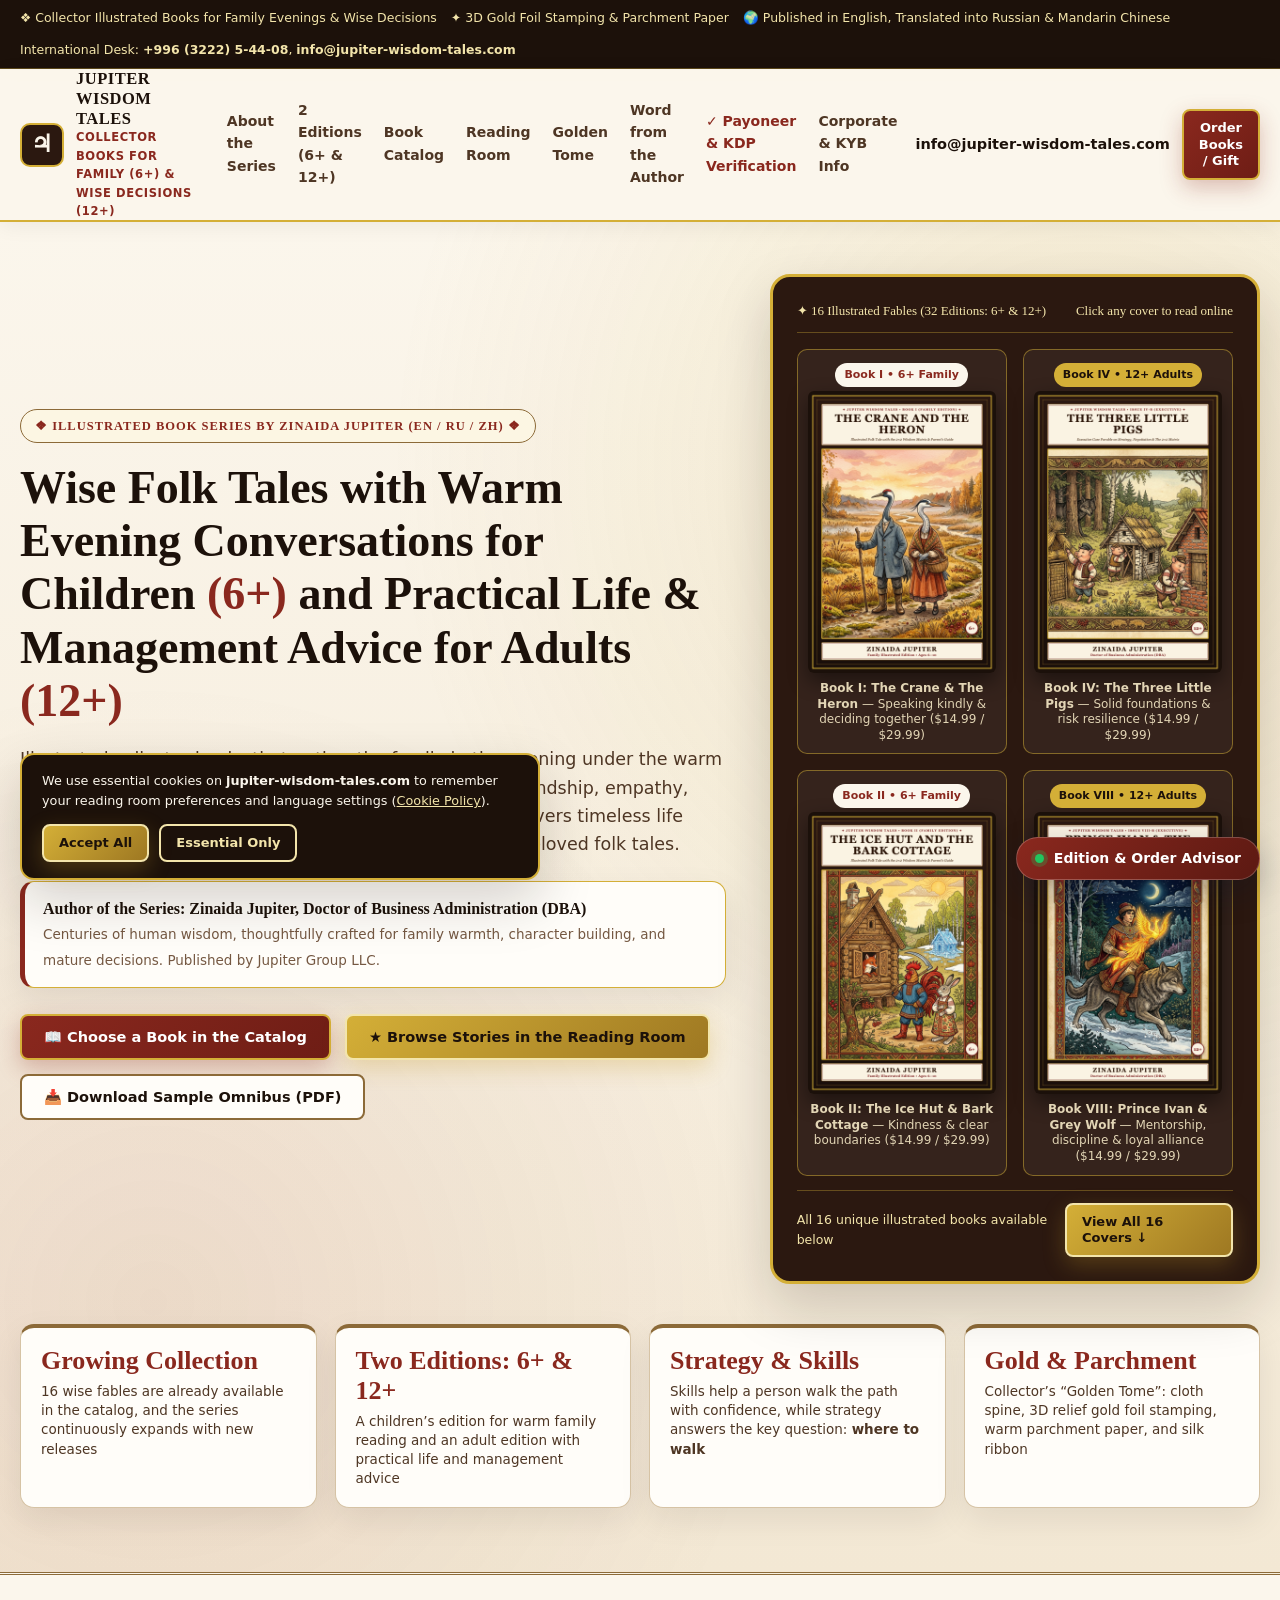
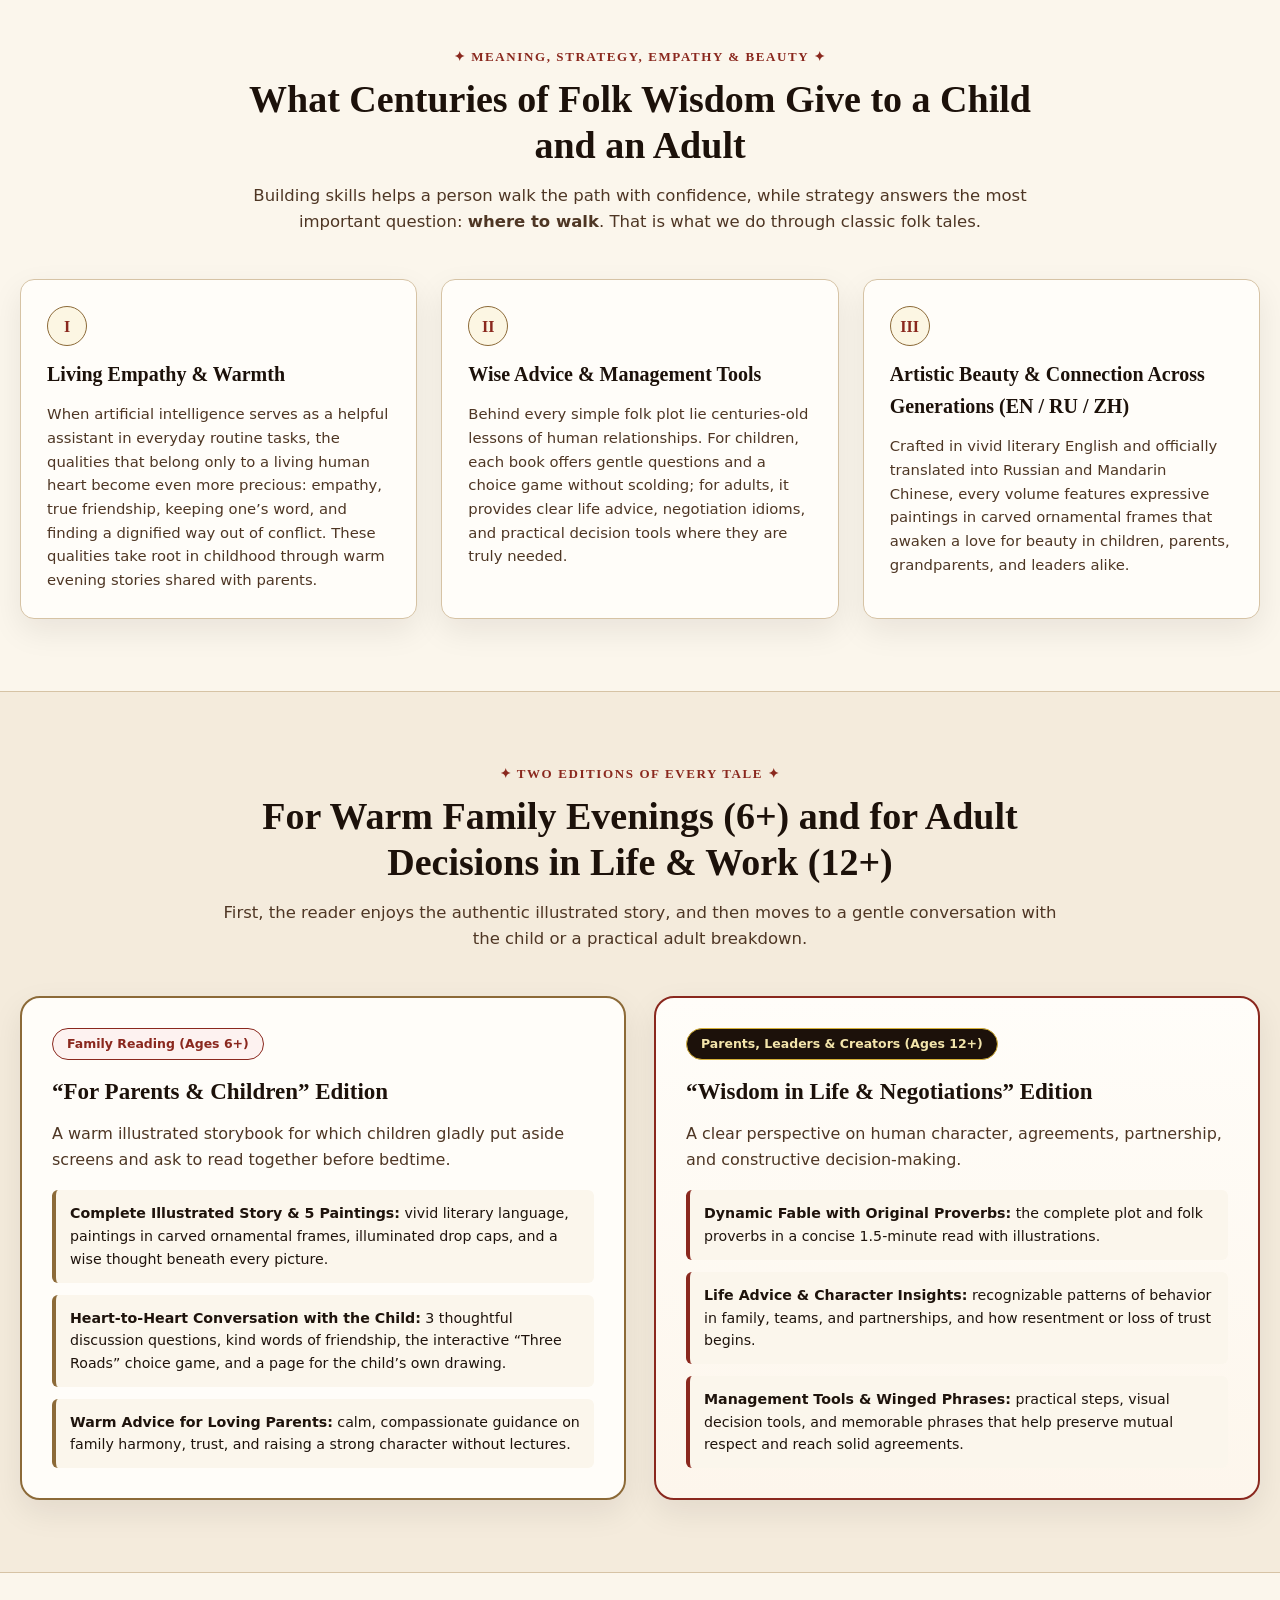
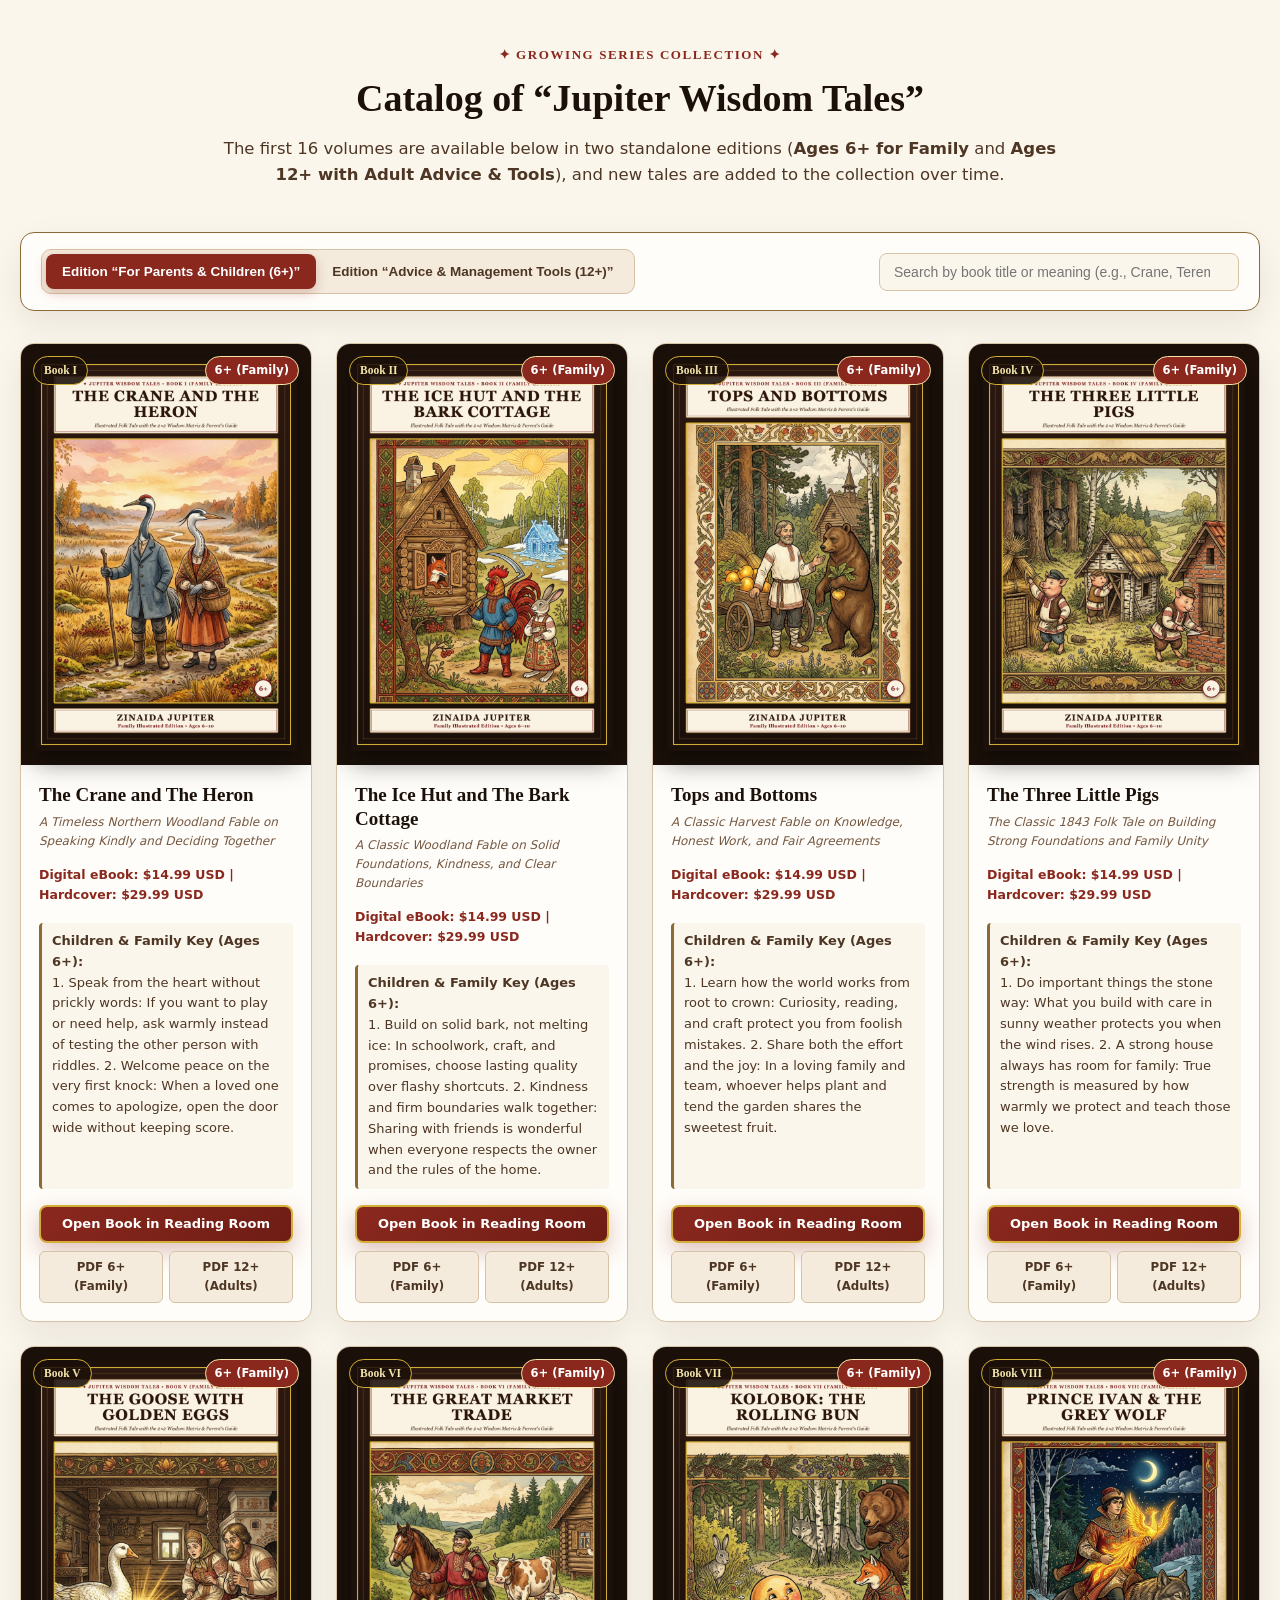
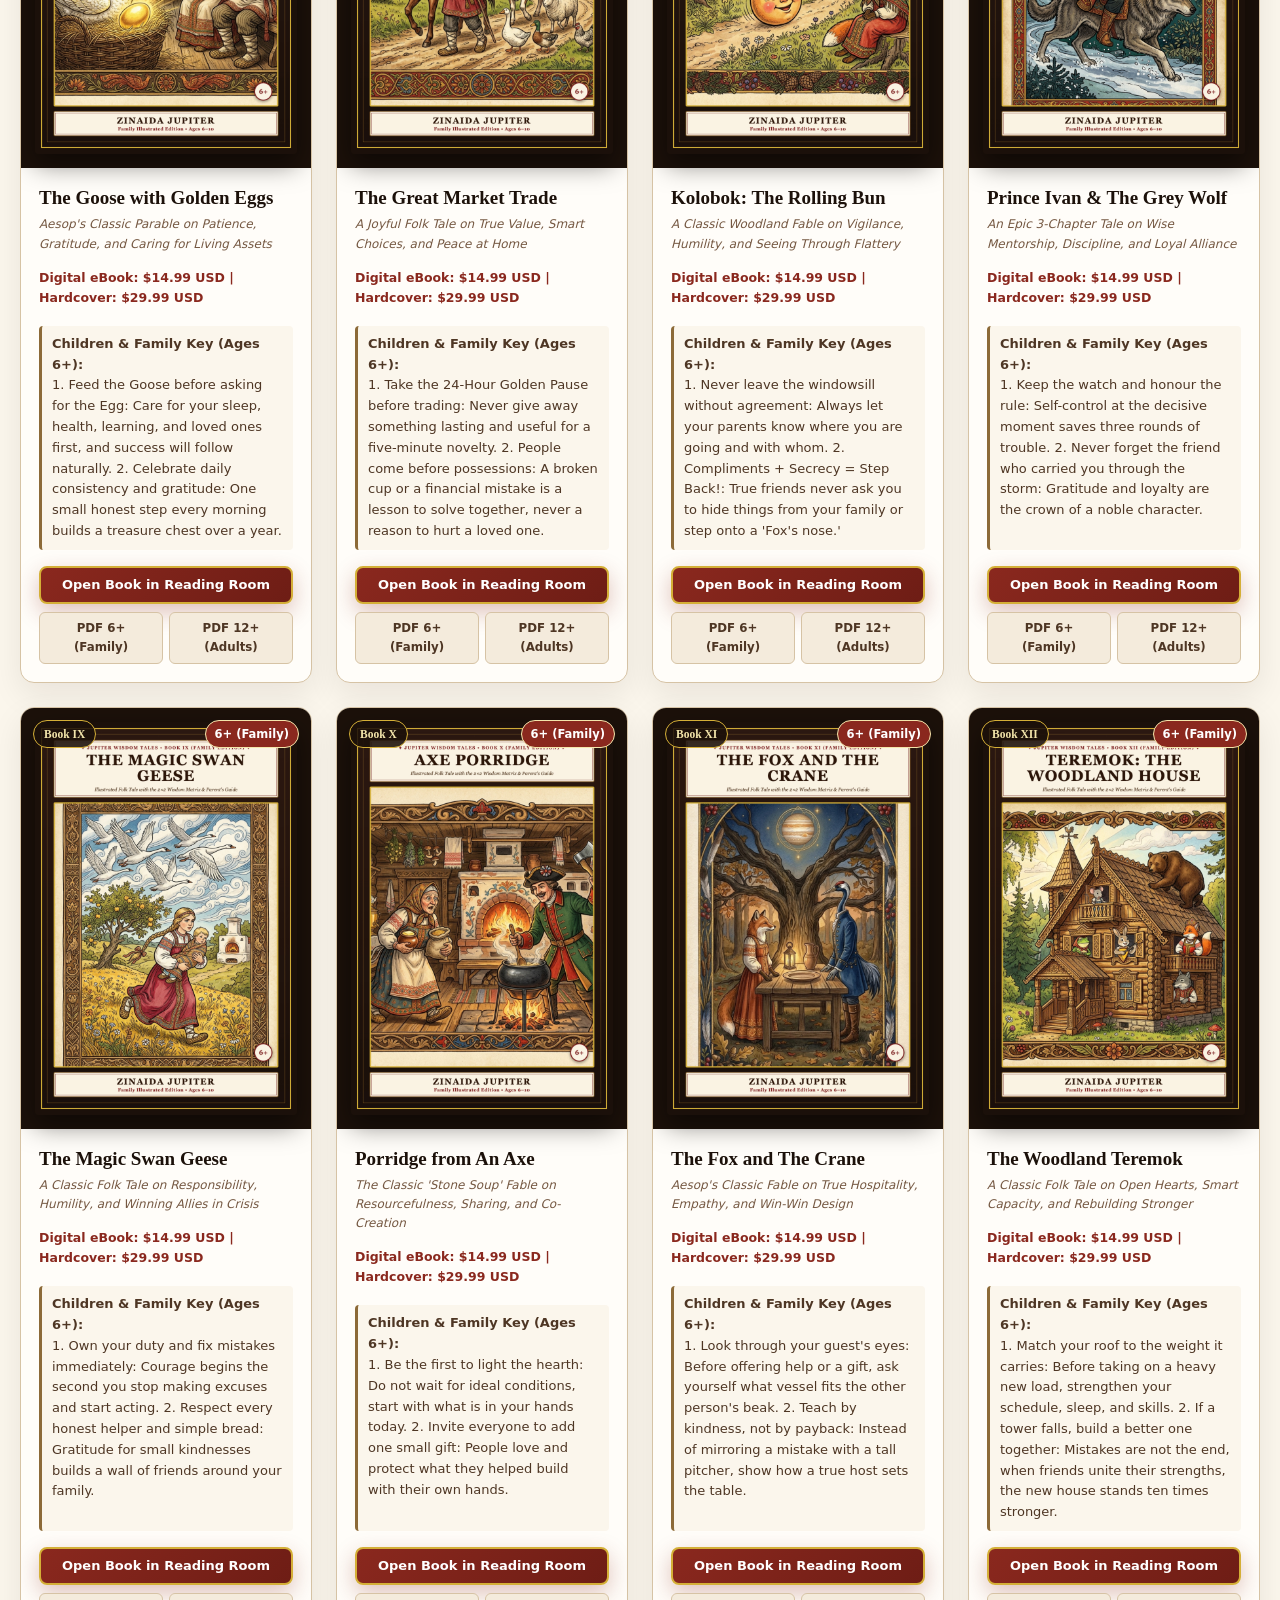
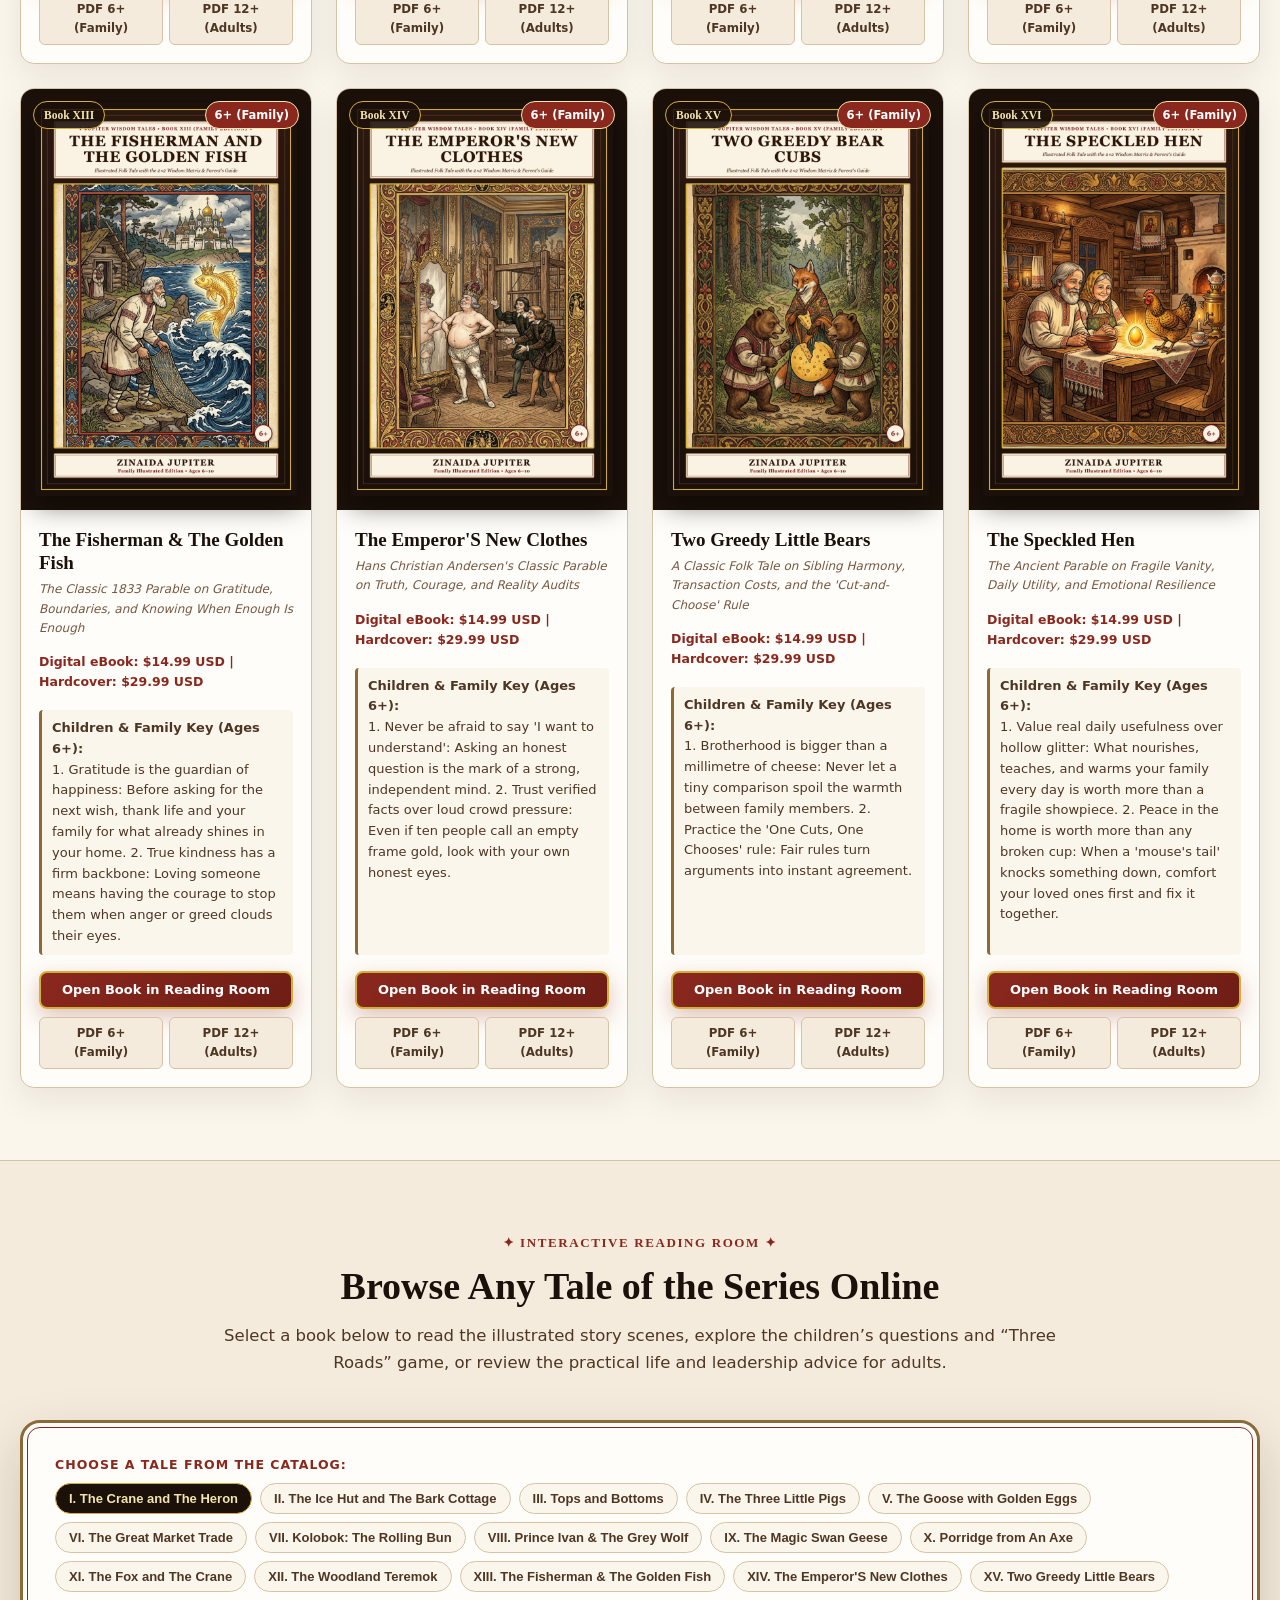
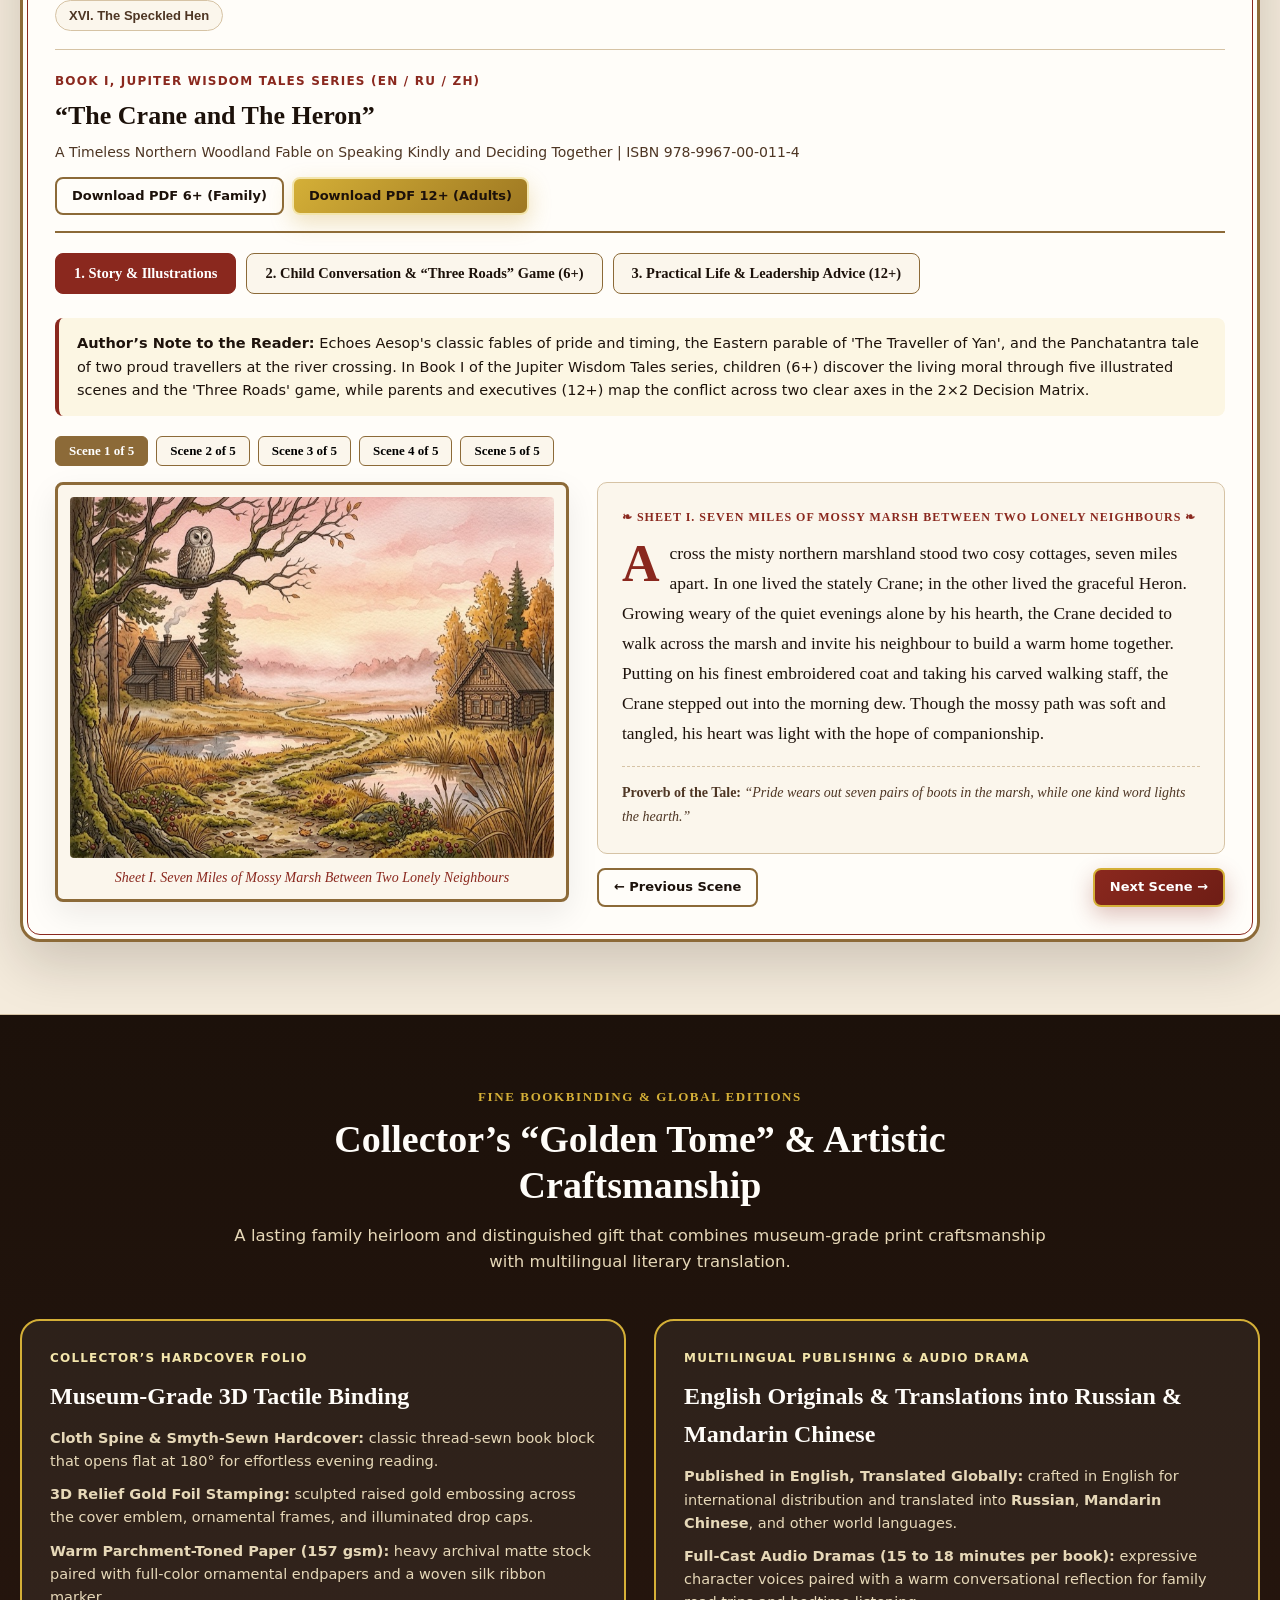
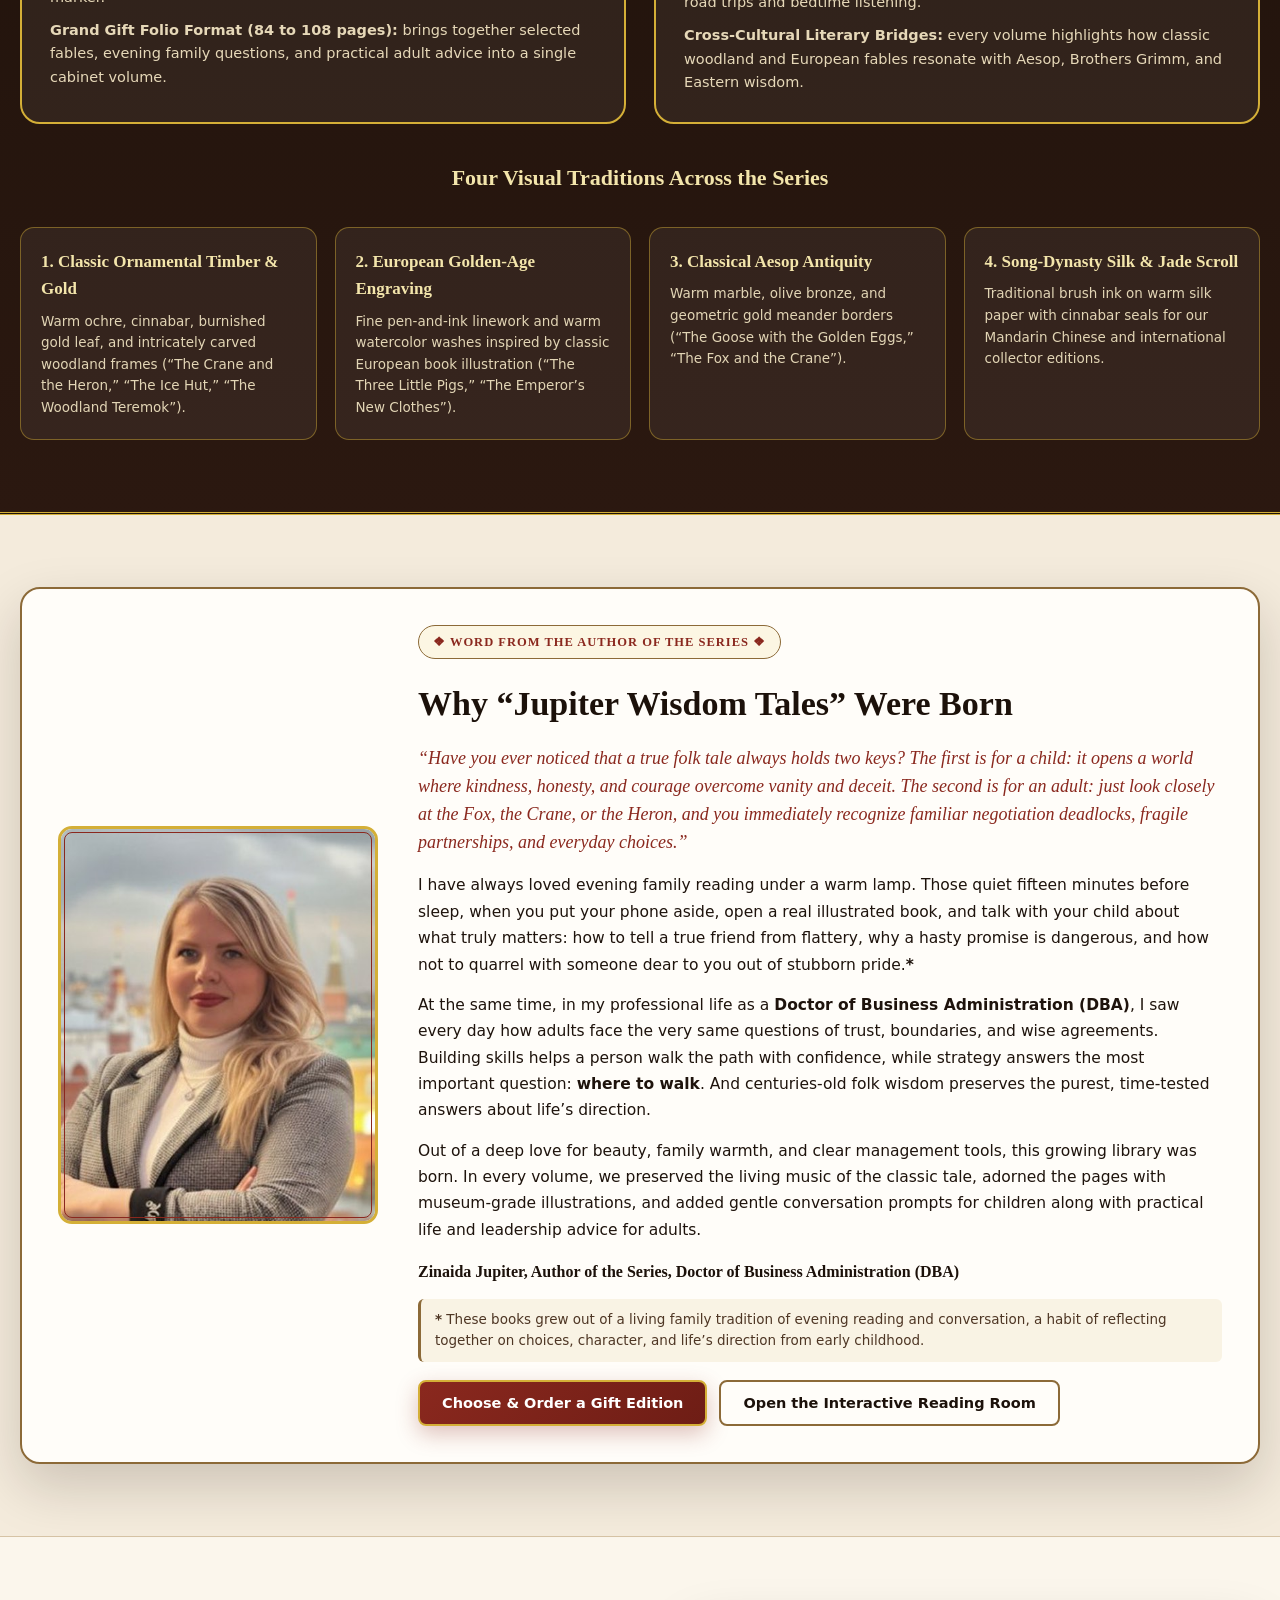
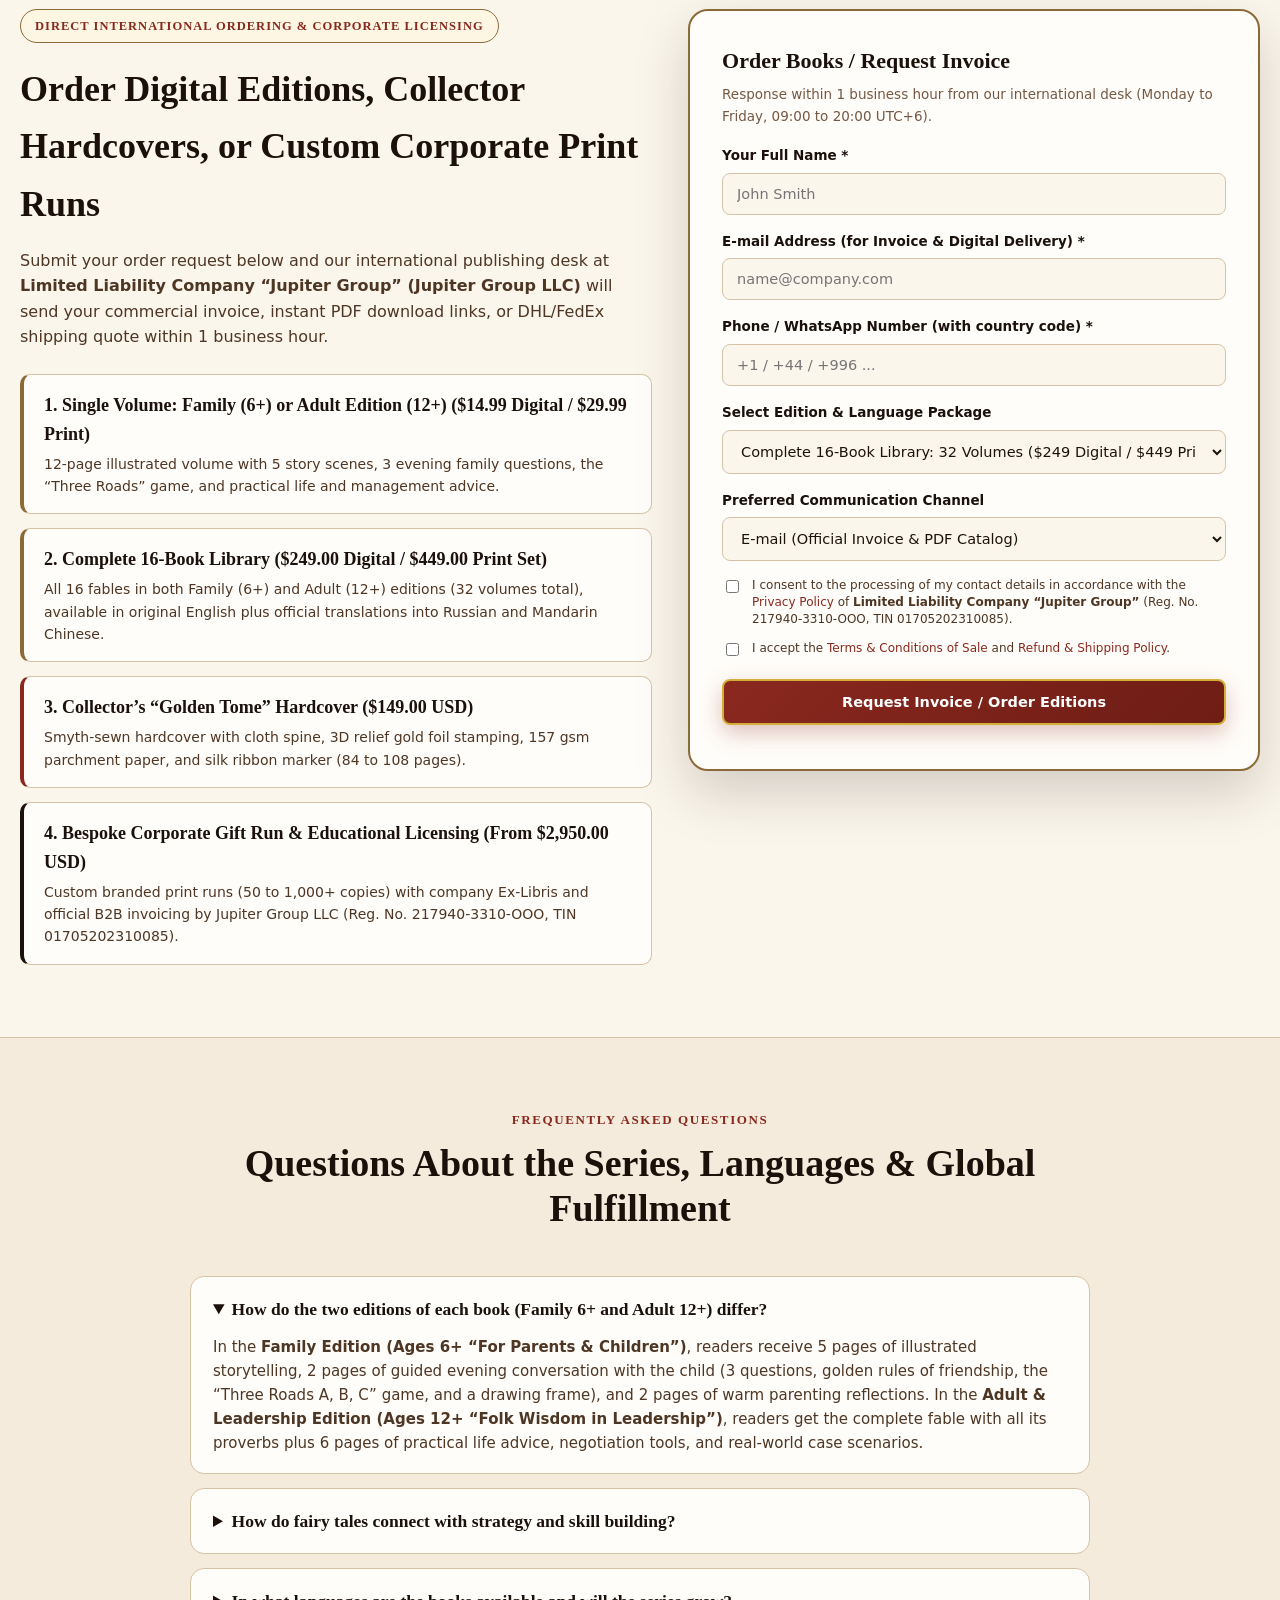
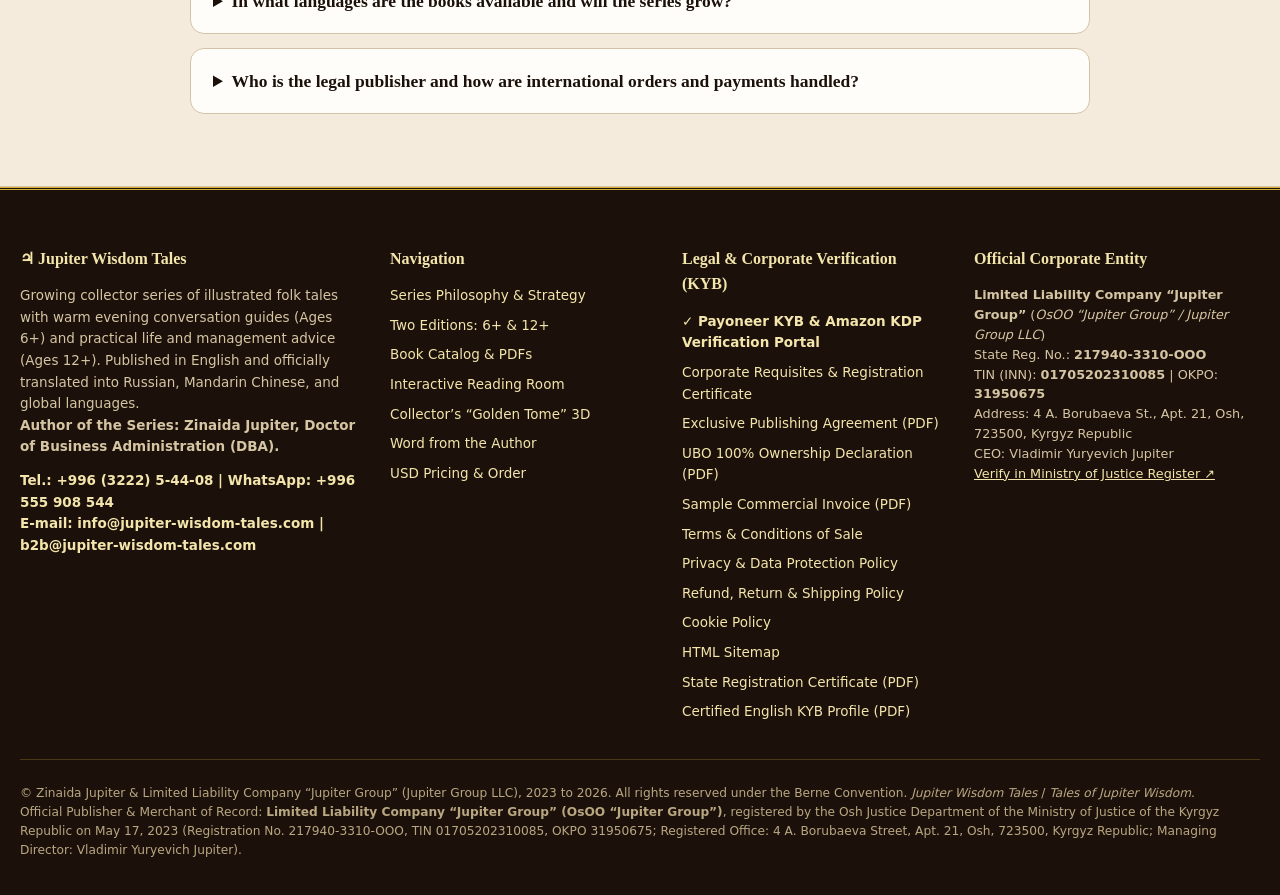
==== commit caeb41c3: "fix(catalog): sync all 32 13-page KDP PDFs, authentic Book 16 Speckled Hen art, and full 16-book reg" ====
--- a/index.html
+++ b/index.html
@@ -14,7 +14,7 @@
   <link rel="canonical" href="https://jupitergroop.github.io/jupiter-wisdom-tales/">
   <link rel="icon" type="image/svg+xml" href="img/favicon.svg">
   <link rel="apple-touch-icon" href="img/favicon.svg">
-  <link rel="preload" as="image" href="img/covers/b1_fam.jpg?v=20261027v4" fetchpriority="high">
+  <link rel="preload" as="image" href="img/covers/b1_fam.jpg?v=20261027v5" fetchpriority="high">
 
   <!-- Open Graph -->
   <meta property="og:type" content="website">
@@ -25,7 +25,7 @@
   <meta property="og:image" content="https://jupiter-wisdom-tales.com/img/og-image.jpg">
   <meta property="og:locale" content="en_US">
 
-  <link rel="stylesheet" href="css/style.css?v=20261027v4">
+  <link rel="stylesheet" href="css/style.css?v=20261027v5">
   <link rel="stylesheet" href="css/ai-consultant.css?v=20261027f">
 
   <!-- Schema.org JSON-LD: Organization + BookSeries + Person + FAQPage -->
@@ -193,22 +193,22 @@
             <div class="hero-showcase__pair">
               <div class="showcase-book-card" data-open-reader="1" data-initial-tab="kids">
                 <span class="showcase-book-card__tag showcase-book-card__tag--fam">Book I • 6+ Family</span>
-                <img src="img/covers/b1_fam.jpg?v=20261027v4" alt="Book I: The Crane and the Heron, Family Read-Aloud Edition (Ages 6+)" width="320" height="480" fetchpriority="high">
+                <img src="img/covers/b1_fam.jpg?v=20261027v5" alt="Book I: The Crane and the Heron, Family Read-Aloud Edition (Ages 6+)" width="320" height="480" fetchpriority="high">
                 <div class="showcase-book-card__caption"><strong>Book I: The Crane &amp; The Heron</strong> — Speaking kindly &amp; deciding together ($14.99 / $29.99)</div>
               </div>
               <div class="showcase-book-card" data-open-reader="4" data-initial-tab="matrix">
                 <span class="showcase-book-card__tag showcase-book-card__tag--mgmt">Book IV • 12+ Adults</span>
-                <img src="img/covers/b4_mgmt.jpg?v=20261027v4" alt="Book IV: The Three Little Pigs, Practical Wisdom in Life and Leadership (Ages 12+)" width="320" height="480" fetchpriority="high">
+                <img src="img/covers/b4_mgmt.jpg?v=20261027v5" alt="Book IV: The Three Little Pigs, Practical Wisdom in Life and Leadership (Ages 12+)" width="320" height="480" fetchpriority="high">
                 <div class="showcase-book-card__caption"><strong>Book IV: The Three Little Pigs</strong> — Solid foundations &amp; risk resilience ($14.99 / $29.99)</div>
               </div>
               <div class="showcase-book-card" data-open-reader="2" data-initial-tab="kids">
                 <span class="showcase-book-card__tag showcase-book-card__tag--fam">Book II • 6+ Family</span>
-                <img src="img/covers/b2_fam.jpg?v=20261027v4" alt="Book II: The Ice Hut and the Bark Cottage, Family Read-Aloud Edition (Ages 6+)" width="320" height="480">
+                <img src="img/covers/b2_fam.jpg?v=20261027v5" alt="Book II: The Ice Hut and the Bark Cottage, Family Read-Aloud Edition (Ages 6+)" width="320" height="480">
                 <div class="showcase-book-card__caption"><strong>Book II: The Ice Hut &amp; Bark Cottage</strong> — Kindness &amp; clear boundaries ($14.99 / $29.99)</div>
               </div>
               <div class="showcase-book-card" data-open-reader="8" data-initial-tab="matrix">
                 <span class="showcase-book-card__tag showcase-book-card__tag--mgmt">Book VIII • 12+ Adults</span>
-                <img src="img/covers/b8_mgmt.jpg?v=20261027v4" alt="Book VIII: Prince Ivan &amp; The Grey Wolf, Practical Wisdom in Life and Leadership (Ages 12+)" width="320" height="480">
+                <img src="img/covers/b8_mgmt.jpg?v=20261027v5" alt="Book VIII: Prince Ivan &amp; The Grey Wolf, Practical Wisdom in Life and Leadership (Ages 12+)" width="320" height="480">
                 <div class="showcase-book-card__caption"><strong>Book VIII: Prince Ivan &amp; Grey Wolf</strong> — Mentorship, discipline &amp; loyal alliance ($14.99 / $29.99)</div>
               </div>
             </div>
@@ -349,7 +349,7 @@
             <div class="book-card__cover-wrap" data-open-reader="1" title="Open interactive reading room for Book I: The Crane and The Heron">
               <span class="book-card__issue-pill">Book I</span>
               <span class="book-card__age-pill">6+ (Family)</span>
-              <img src="img/covers/b1_fam.jpg?v=20261027v4" alt="Cover of The Crane and The Heron, Author Zinaida Jupiter, DBA" width="360" height="540" loading="lazy">
+              <img src="img/covers/b1_fam.jpg?v=20261027v5" alt="Cover of The Crane and The Heron, Author Zinaida Jupiter, DBA" width="360" height="540" loading="lazy">
             </div>
             <div class="book-card__body">
               <h3 class="book-card__title">The Crane and The Heron</h3>
@@ -369,7 +369,7 @@
             <div class="book-card__cover-wrap" data-open-reader="2" title="Open interactive reading room for Book II: The Ice Hut and The Bark Cottage">
               <span class="book-card__issue-pill">Book II</span>
               <span class="book-card__age-pill">6+ (Family)</span>
-              <img src="img/covers/b2_fam.jpg?v=20261027v4" alt="Cover of The Ice Hut and The Bark Cottage, Author Zinaida Jupiter, DBA" width="360" height="540" loading="lazy">
+              <img src="img/covers/b2_fam.jpg?v=20261027v5" alt="Cover of The Ice Hut and The Bark Cottage, Author Zinaida Jupiter, DBA" width="360" height="540" loading="lazy">
             </div>
             <div class="book-card__body">
               <h3 class="book-card__title">The Ice Hut and The Bark Cottage</h3>
@@ -389,7 +389,7 @@
             <div class="book-card__cover-wrap" data-open-reader="3" title="Open interactive reading room for Book III: Tops and Bottoms">
               <span class="book-card__issue-pill">Book III</span>
               <span class="book-card__age-pill">6+ (Family)</span>
-              <img src="img/covers/b3_fam.jpg?v=20261027v4" alt="Cover of Tops and Bottoms, Author Zinaida Jupiter, DBA" width="360" height="540" loading="lazy">
+              <img src="img/covers/b3_fam.jpg?v=20261027v5" alt="Cover of Tops and Bottoms, Author Zinaida Jupiter, DBA" width="360" height="540" loading="lazy">
             </div>
             <div class="book-card__body">
               <h3 class="book-card__title">Tops and Bottoms</h3>
@@ -409,7 +409,7 @@
             <div class="book-card__cover-wrap" data-open-reader="4" title="Open interactive reading room for Book IV: The Three Little Pigs">
               <span class="book-card__issue-pill">Book IV</span>
               <span class="book-card__age-pill">6+ (Family)</span>
-              <img src="img/covers/b4_fam.jpg?v=20261027v4" alt="Cover of The Three Little Pigs, Author Zinaida Jupiter, DBA" width="360" height="540" loading="lazy">
+              <img src="img/covers/b4_fam.jpg?v=20261027v5" alt="Cover of The Three Little Pigs, Author Zinaida Jupiter, DBA" width="360" height="540" loading="lazy">
             </div>
             <div class="book-card__body">
               <h3 class="book-card__title">The Three Little Pigs</h3>
@@ -429,7 +429,7 @@
             <div class="book-card__cover-wrap" data-open-reader="5" title="Open interactive reading room for Book V: The Goose with Golden Eggs">
               <span class="book-card__issue-pill">Book V</span>
               <span class="book-card__age-pill">6+ (Family)</span>
-              <img src="img/covers/b5_fam.jpg?v=20261027v4" alt="Cover of The Goose with Golden Eggs, Author Zinaida Jupiter, DBA" width="360" height="540" loading="lazy">
+              <img src="img/covers/b5_fam.jpg?v=20261027v5" alt="Cover of The Goose with Golden Eggs, Author Zinaida Jupiter, DBA" width="360" height="540" loading="lazy">
             </div>
             <div class="book-card__body">
               <h3 class="book-card__title">The Goose with Golden Eggs</h3>
@@ -449,7 +449,7 @@
             <div class="book-card__cover-wrap" data-open-reader="6" title="Open interactive reading room for Book VI: The Great Market Trade">
               <span class="book-card__issue-pill">Book VI</span>
               <span class="book-card__age-pill">6+ (Family)</span>
-              <img src="img/covers/b6_fam.jpg?v=20261027v4" alt="Cover of The Great Market Trade, Author Zinaida Jupiter, DBA" width="360" height="540" loading="lazy">
+              <img src="img/covers/b6_fam.jpg?v=20261027v5" alt="Cover of The Great Market Trade, Author Zinaida Jupiter, DBA" width="360" height="540" loading="lazy">
             </div>
             <div class="book-card__body">
               <h3 class="book-card__title">The Great Market Trade</h3>
@@ -469,7 +469,7 @@
             <div class="book-card__cover-wrap" data-open-reader="7" title="Open interactive reading room for Book VII: Kolobok: The Rolling Bun">
               <span class="book-card__issue-pill">Book VII</span>
               <span class="book-card__age-pill">6+ (Family)</span>
-              <img src="img/covers/b7_fam.jpg?v=20261027v4" alt="Cover of Kolobok: The Rolling Bun, Author Zinaida Jupiter, DBA" width="360" height="540" loading="lazy">
+              <img src="img/covers/b7_fam.jpg?v=20261027v5" alt="Cover of Kolobok: The Rolling Bun, Author Zinaida Jupiter, DBA" width="360" height="540" loading="lazy">
             </div>
             <div class="book-card__body">
               <h3 class="book-card__title">Kolobok: The Rolling Bun</h3>
@@ -489,7 +489,7 @@
             <div class="book-card__cover-wrap" data-open-reader="8" title="Open interactive reading room for Book VIII: Prince Ivan & The Grey Wolf">
               <span class="book-card__issue-pill">Book VIII</span>
               <span class="book-card__age-pill">6+ (Family)</span>
-              <img src="img/covers/b8_fam.jpg?v=20261027v4" alt="Cover of Prince Ivan & The Grey Wolf, Author Zinaida Jupiter, DBA" width="360" height="540" loading="lazy">
+              <img src="img/covers/b8_fam.jpg?v=20261027v5" alt="Cover of Prince Ivan & The Grey Wolf, Author Zinaida Jupiter, DBA" width="360" height="540" loading="lazy">
             </div>
             <div class="book-card__body">
               <h3 class="book-card__title">Prince Ivan & The Grey Wolf</h3>
@@ -509,7 +509,7 @@
             <div class="book-card__cover-wrap" data-open-reader="9" title="Open interactive reading room for Book IX: The Magic Swan Geese">
               <span class="book-card__issue-pill">Book IX</span>
               <span class="book-card__age-pill">6+ (Family)</span>
-              <img src="img/covers/b9_fam.jpg?v=20261027v4" alt="Cover of The Magic Swan Geese, Author Zinaida Jupiter, DBA" width="360" height="540" loading="lazy">
+              <img src="img/covers/b9_fam.jpg?v=20261027v5" alt="Cover of The Magic Swan Geese, Author Zinaida Jupiter, DBA" width="360" height="540" loading="lazy">
             </div>
             <div class="book-card__body">
               <h3 class="book-card__title">The Magic Swan Geese</h3>
@@ -529,7 +529,7 @@
             <div class="book-card__cover-wrap" data-open-reader="10" title="Open interactive reading room for Book X: Porridge from An Axe">
               <span class="book-card__issue-pill">Book X</span>
               <span class="book-card__age-pill">6+ (Family)</span>
-              <img src="img/covers/b10_fam.jpg?v=20261027v4" alt="Cover of Porridge from An Axe, Author Zinaida Jupiter, DBA" width="360" height="540" loading="lazy">
+              <img src="img/covers/b10_fam.jpg?v=20261027v5" alt="Cover of Porridge from An Axe, Author Zinaida Jupiter, DBA" width="360" height="540" loading="lazy">
             </div>
             <div class="book-card__body">
               <h3 class="book-card__title">Porridge from An Axe</h3>
@@ -549,7 +549,7 @@
             <div class="book-card__cover-wrap" data-open-reader="11" title="Open interactive reading room for Book XI: The Fox and The Crane">
               <span class="book-card__issue-pill">Book XI</span>
               <span class="book-card__age-pill">6+ (Family)</span>
-              <img src="img/covers/b11_fam.jpg?v=20261027v4" alt="Cover of The Fox and The Crane, Author Zinaida Jupiter, DBA" width="360" height="540" loading="lazy">
+              <img src="img/covers/b11_fam.jpg?v=20261027v5" alt="Cover of The Fox and The Crane, Author Zinaida Jupiter, DBA" width="360" height="540" loading="lazy">
             </div>
             <div class="book-card__body">
               <h3 class="book-card__title">The Fox and The Crane</h3>
@@ -569,7 +569,7 @@
             <div class="book-card__cover-wrap" data-open-reader="12" title="Open interactive reading room for Book XII: The Woodland Teremok">
               <span class="book-card__issue-pill">Book XII</span>
               <span class="book-card__age-pill">6+ (Family)</span>
-              <img src="img/covers/b12_fam.jpg?v=20261027v4" alt="Cover of The Woodland Teremok, Author Zinaida Jupiter, DBA" width="360" height="540" loading="lazy">
+              <img src="img/covers/b12_fam.jpg?v=20261027v5" alt="Cover of The Woodland Teremok, Author Zinaida Jupiter, DBA" width="360" height="540" loading="lazy">
             </div>
             <div class="book-card__body">
               <h3 class="book-card__title">The Woodland Teremok</h3>
@@ -589,7 +589,7 @@
             <div class="book-card__cover-wrap" data-open-reader="13" title="Open interactive reading room for Book XIII: The Fisherman & The Golden Fish">
               <span class="book-card__issue-pill">Book XIII</span>
               <span class="book-card__age-pill">6+ (Family)</span>
-              <img src="img/covers/b13_fam.jpg?v=20261027v4" alt="Cover of The Fisherman & The Golden Fish, Author Zinaida Jupiter, DBA" width="360" height="540" loading="lazy">
+              <img src="img/covers/b13_fam.jpg?v=20261027v5" alt="Cover of The Fisherman & The Golden Fish, Author Zinaida Jupiter, DBA" width="360" height="540" loading="lazy">
             </div>
             <div class="book-card__body">
               <h3 class="book-card__title">The Fisherman & The Golden Fish</h3>
@@ -606,13 +606,13 @@
             </div>
           </article>
           <article class="book-card" data-book-num="14">
-            <div class="book-card__cover-wrap" data-open-reader="14" title="Open interactive reading room for Book XIV: The Emperor'S New Clothes">
+            <div class="book-card__cover-wrap" data-open-reader="14" title="Open interactive reading room for Book XIV: The Emperor's New Clothes">
               <span class="book-card__issue-pill">Book XIV</span>
               <span class="book-card__age-pill">6+ (Family)</span>
-              <img src="img/covers/b14_fam.jpg?v=20261027v4" alt="Cover of The Emperor'S New Clothes, Author Zinaida Jupiter, DBA" width="360" height="540" loading="lazy">
-            </div>
-            <div class="book-card__body">
-              <h3 class="book-card__title">The Emperor'S New Clothes</h3>
+              <img src="img/covers/b14_fam.jpg?v=20261027v5" alt="Cover of The Emperor's New Clothes, Author Zinaida Jupiter, DBA" width="360" height="540" loading="lazy">
+            </div>
+            <div class="book-card__body">
+              <h3 class="book-card__title">The Emperor's New Clothes</h3>
               <div class="book-card__en">Hans Christian Andersen's Classic Parable on Truth, Courage, and Reality Audits</div>
               <div style="font-size:12.5px;font-weight:700;color:var(--cinnabar);margin:4px 0 8px;">Digital eBook: $14.99 USD | Hardcover: $29.99 USD</div>
               <div class="book-card__key"><strong>Children &amp; Family Key (Ages 6+):</strong><br>1. Never be afraid to say 'I want to understand': Asking an honest question is the mark of a strong, independent mind. 2. Trust verified facts over loud crowd pressure: Even if ten people call an empty frame gold, look with your own honest eyes.</div>
@@ -629,7 +629,7 @@
             <div class="book-card__cover-wrap" data-open-reader="15" title="Open interactive reading room for Book XV: Two Greedy Little Bears">
               <span class="book-card__issue-pill">Book XV</span>
               <span class="book-card__age-pill">6+ (Family)</span>
-              <img src="img/covers/b15_fam.jpg?v=20261027v4" alt="Cover of Two Greedy Little Bears, Author Zinaida Jupiter, DBA" width="360" height="540" loading="lazy">
+              <img src="img/covers/b15_fam.jpg?v=20261027v5" alt="Cover of Two Greedy Little Bears, Author Zinaida Jupiter, DBA" width="360" height="540" loading="lazy">
             </div>
             <div class="book-card__body">
               <h3 class="book-card__title">Two Greedy Little Bears</h3>
@@ -649,7 +649,7 @@
             <div class="book-card__cover-wrap" data-open-reader="16" title="Open interactive reading room for Book XVI: The Speckled Hen">
               <span class="book-card__issue-pill">Book XVI</span>
               <span class="book-card__age-pill">6+ (Family)</span>
-              <img src="img/covers/b16_fam.jpg?v=20261027v4" alt="Cover of The Speckled Hen, Author Zinaida Jupiter, DBA" width="360" height="540" loading="lazy">
+              <img src="img/covers/b16_fam.jpg?v=20261027v5" alt="Cover of The Speckled Hen, Author Zinaida Jupiter, DBA" width="360" height="540" loading="lazy">
             </div>
             <div class="book-card__body">
               <h3 class="book-card__title">The Speckled Hen</h3>
@@ -1068,10 +1068,10 @@
   </aside>
 
   <!-- SCRIPTS -->
-  <script src="js/books-data.js?v=20261027v4"></script>
+  <script src="js/books-data.js?v=20261027v5"></script>
   <script src="js/cookie.js?v=20261027f" defer></script>
   <script src="js/lead.js?v=20261027f" defer></script>
-  <script src="js/app.js?v=20261027v4" defer></script>
+  <script src="js/app.js?v=20261027v5" defer></script>
   <script src="js/ai-consultant.js?v=20261027f" defer></script>
 </body>
 </html>
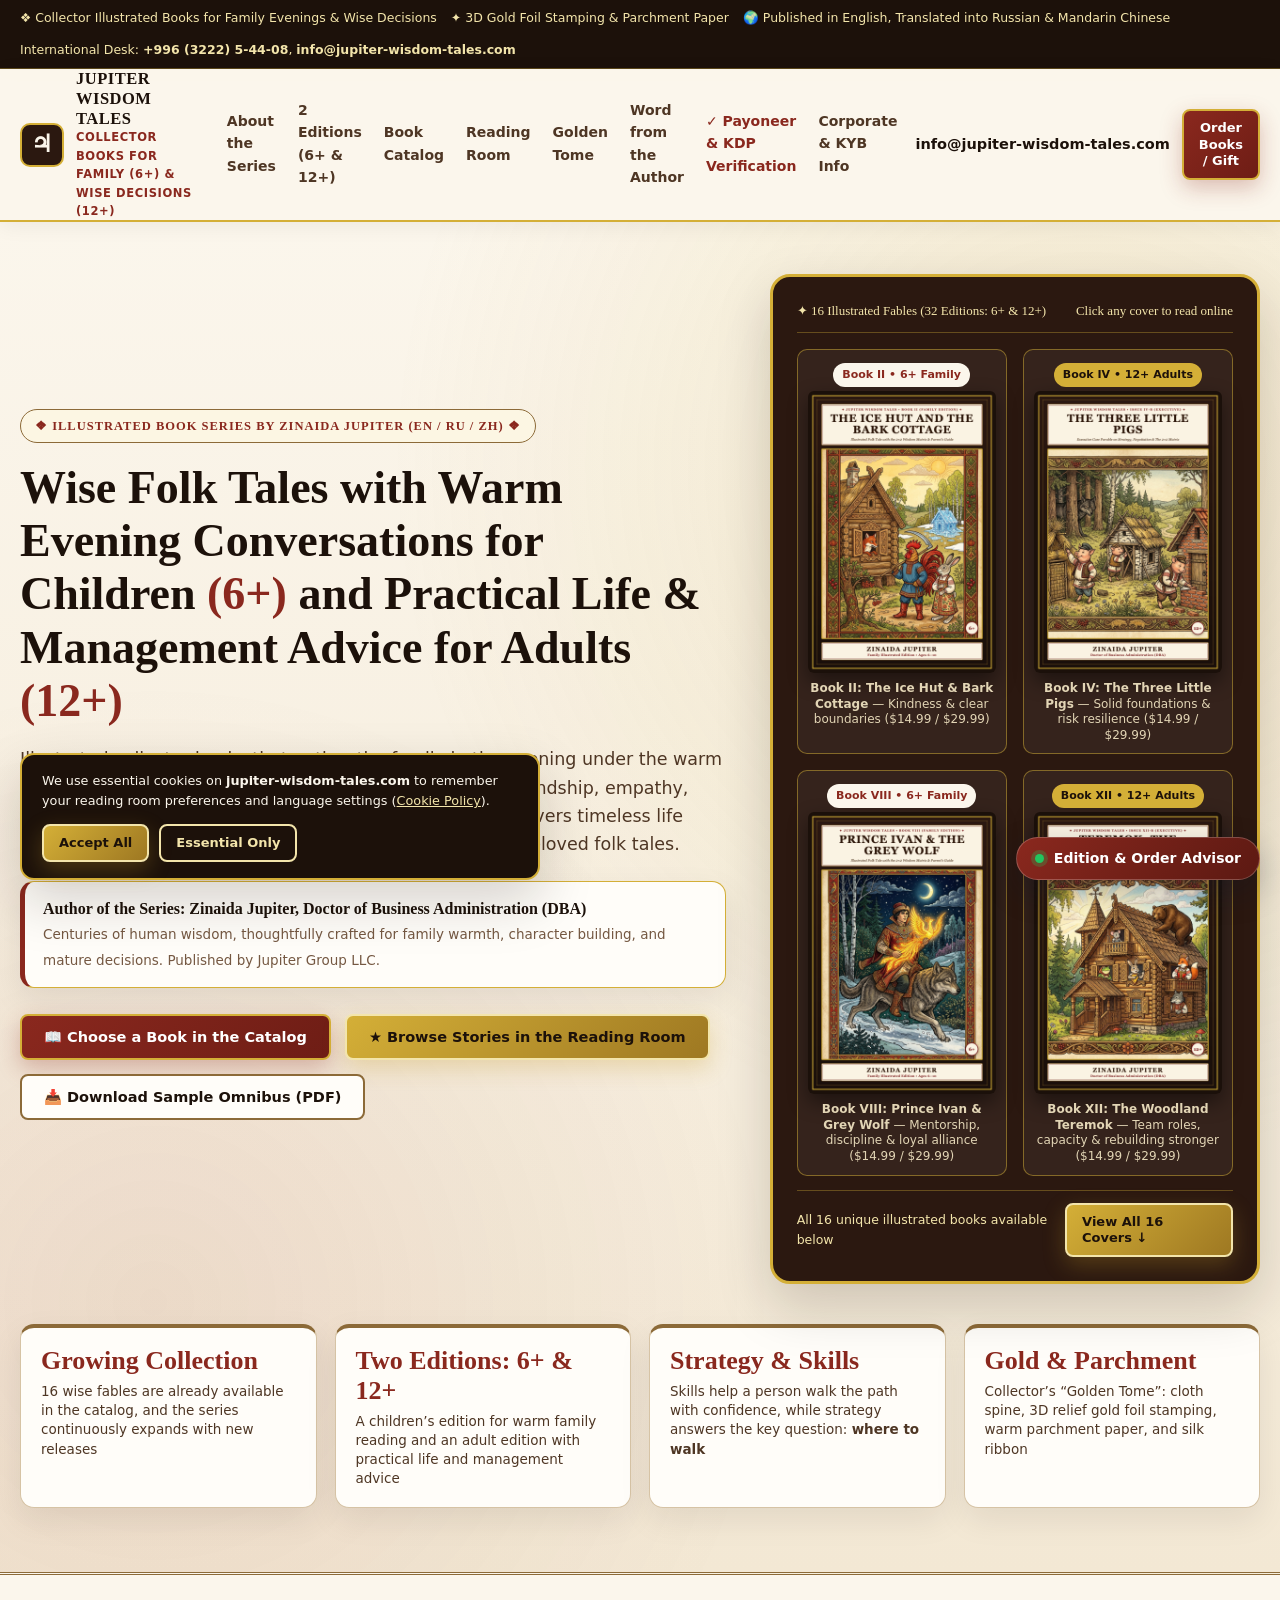
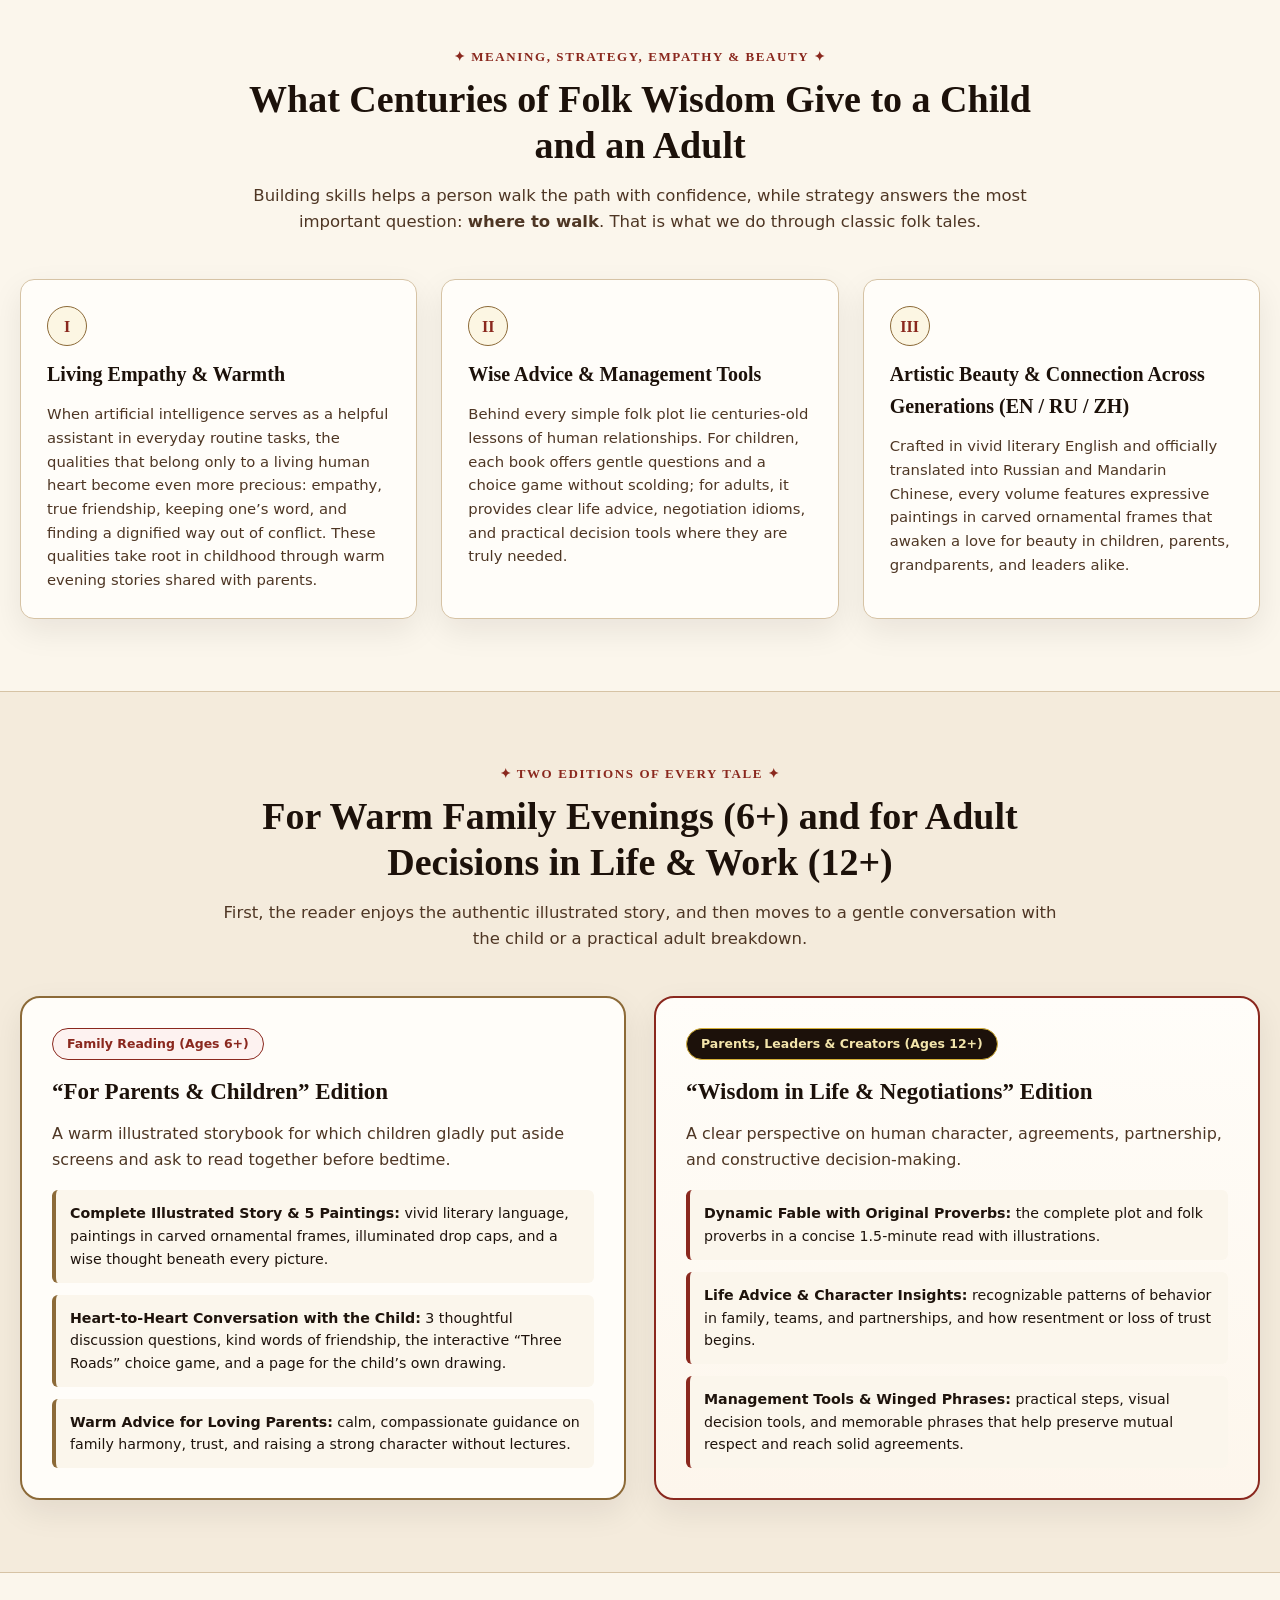
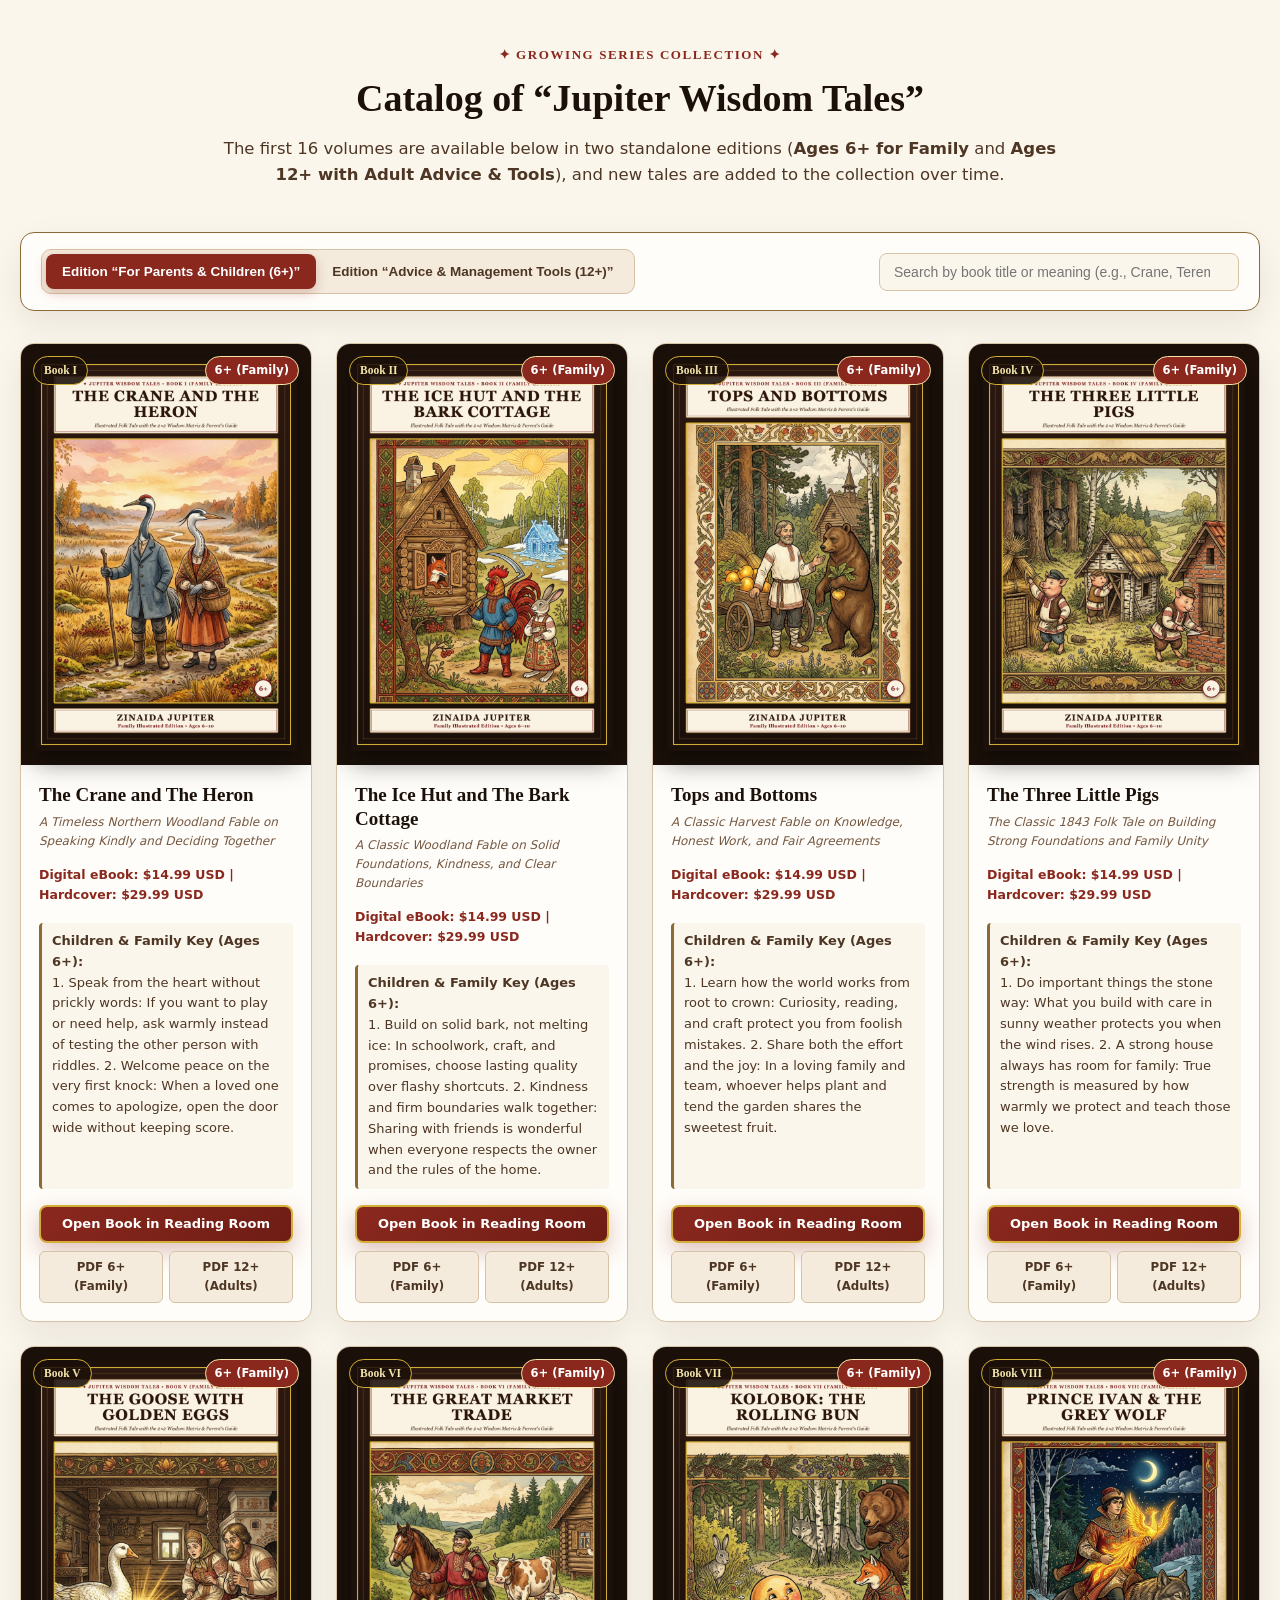
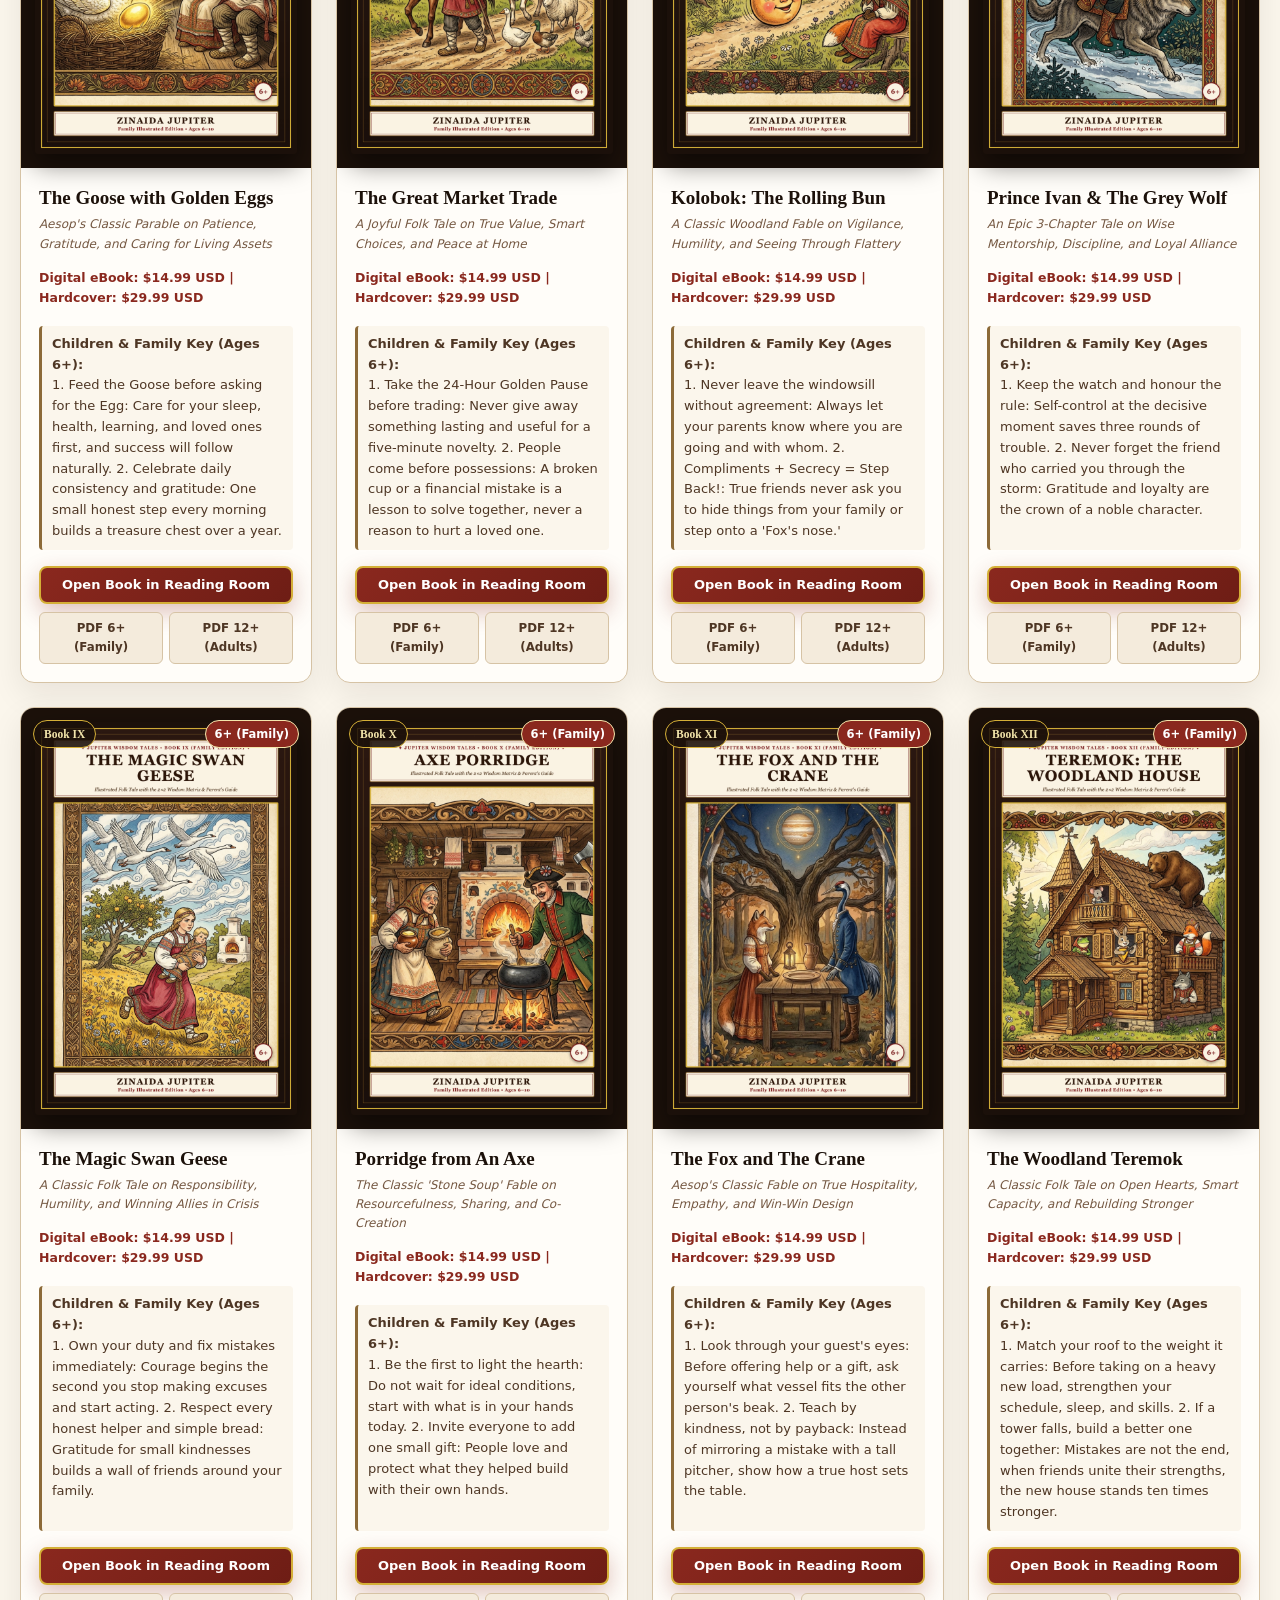
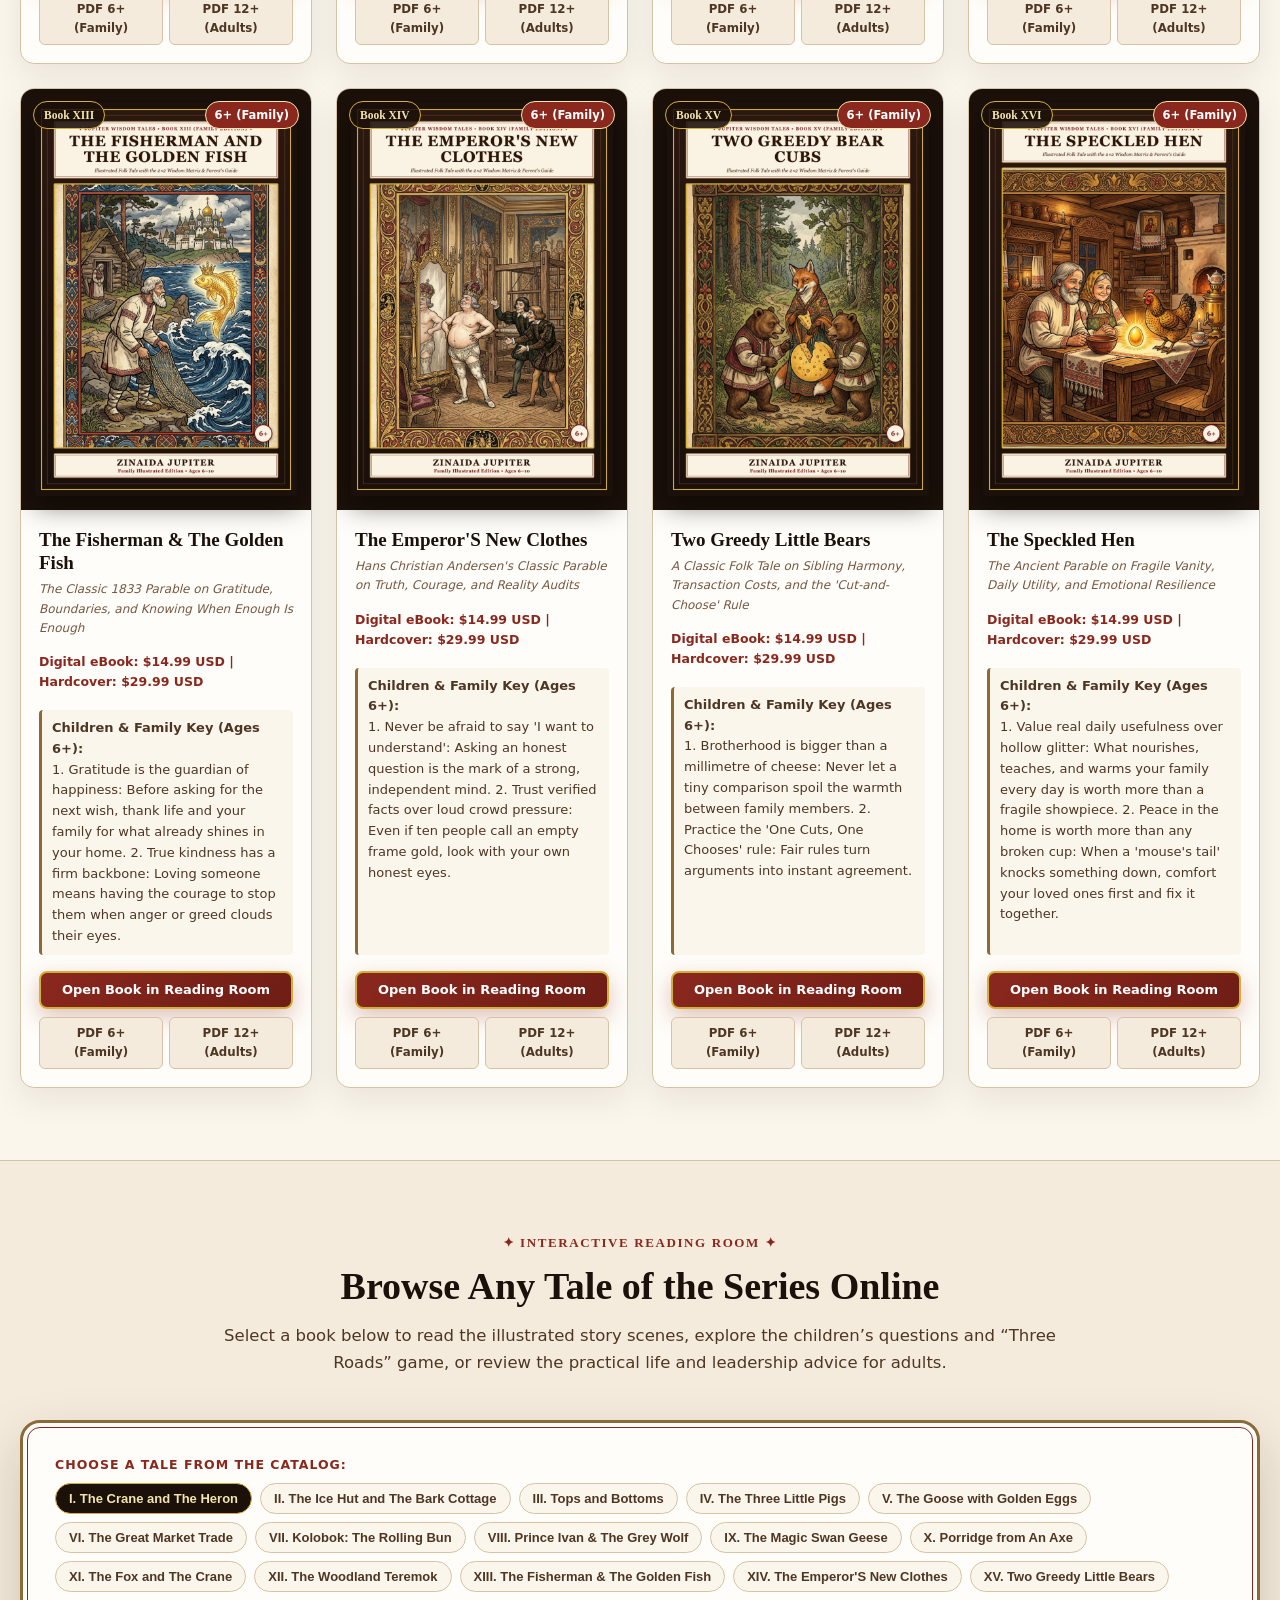
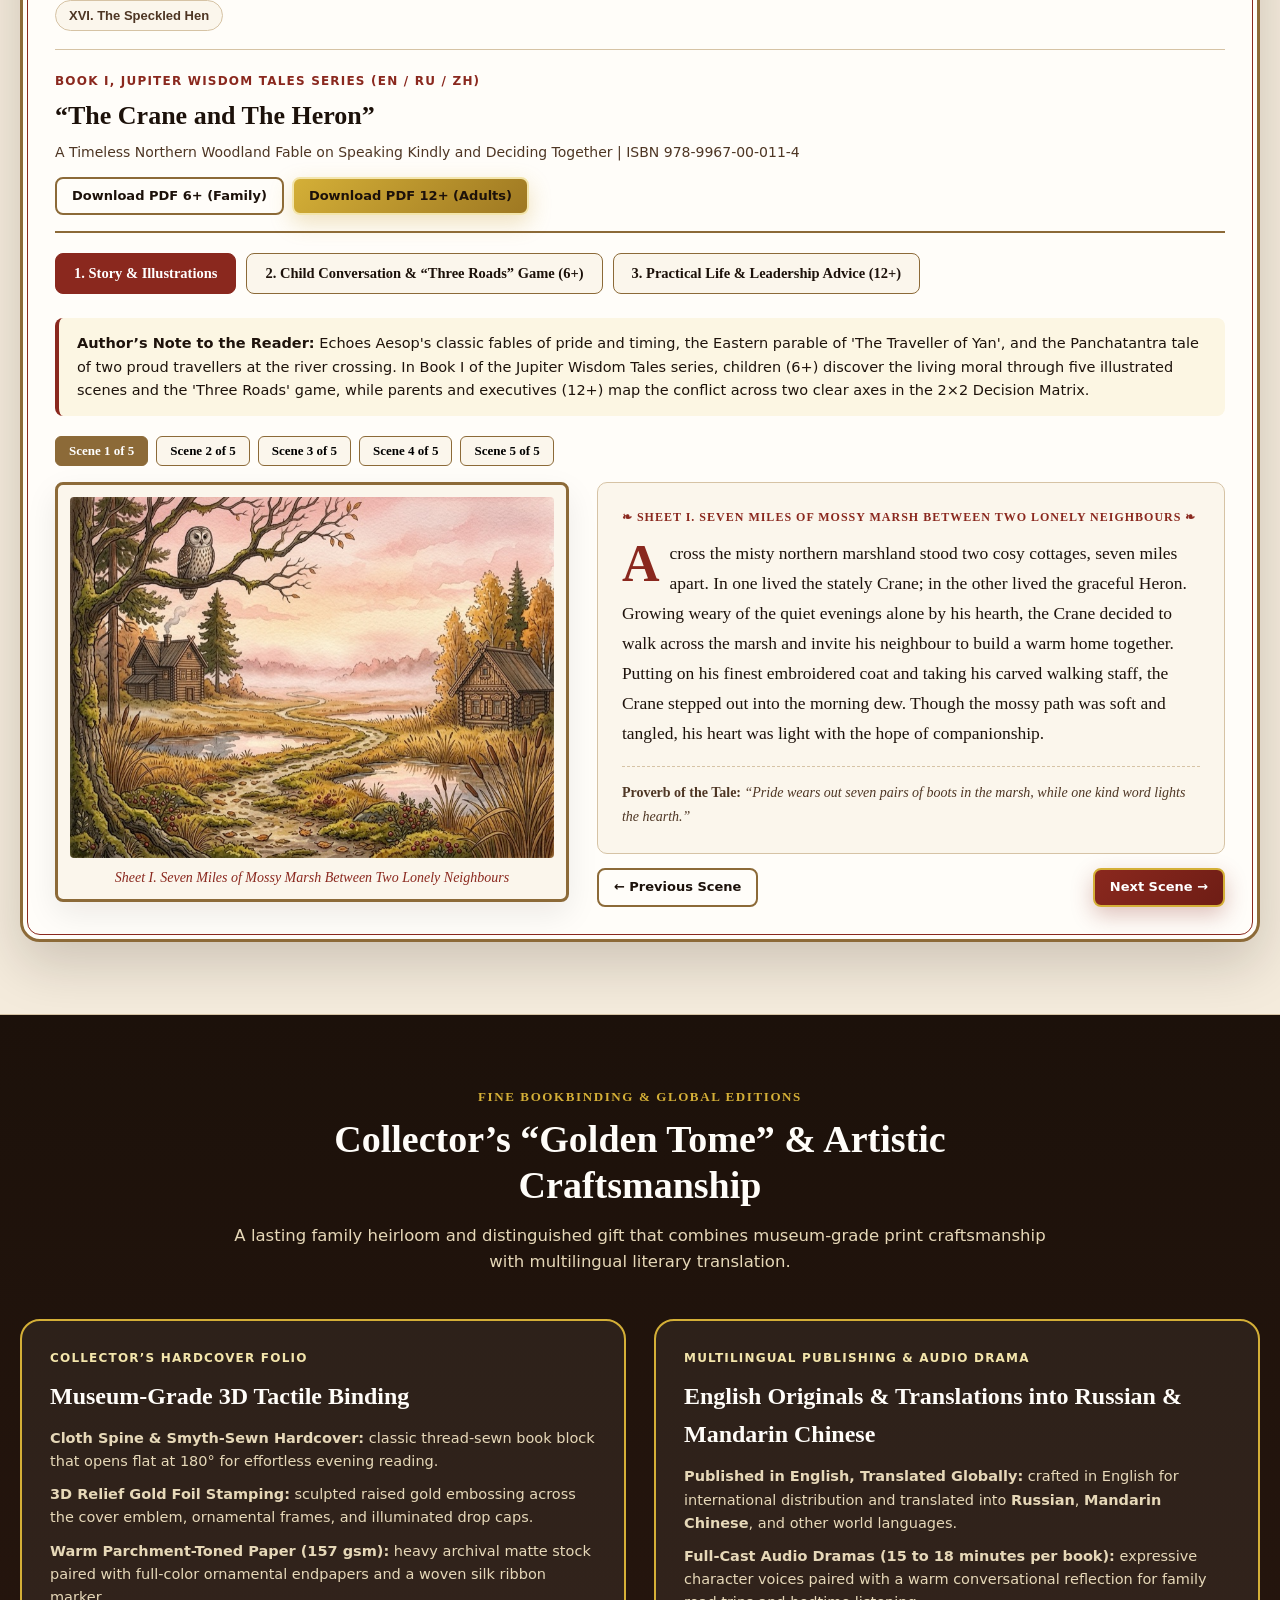
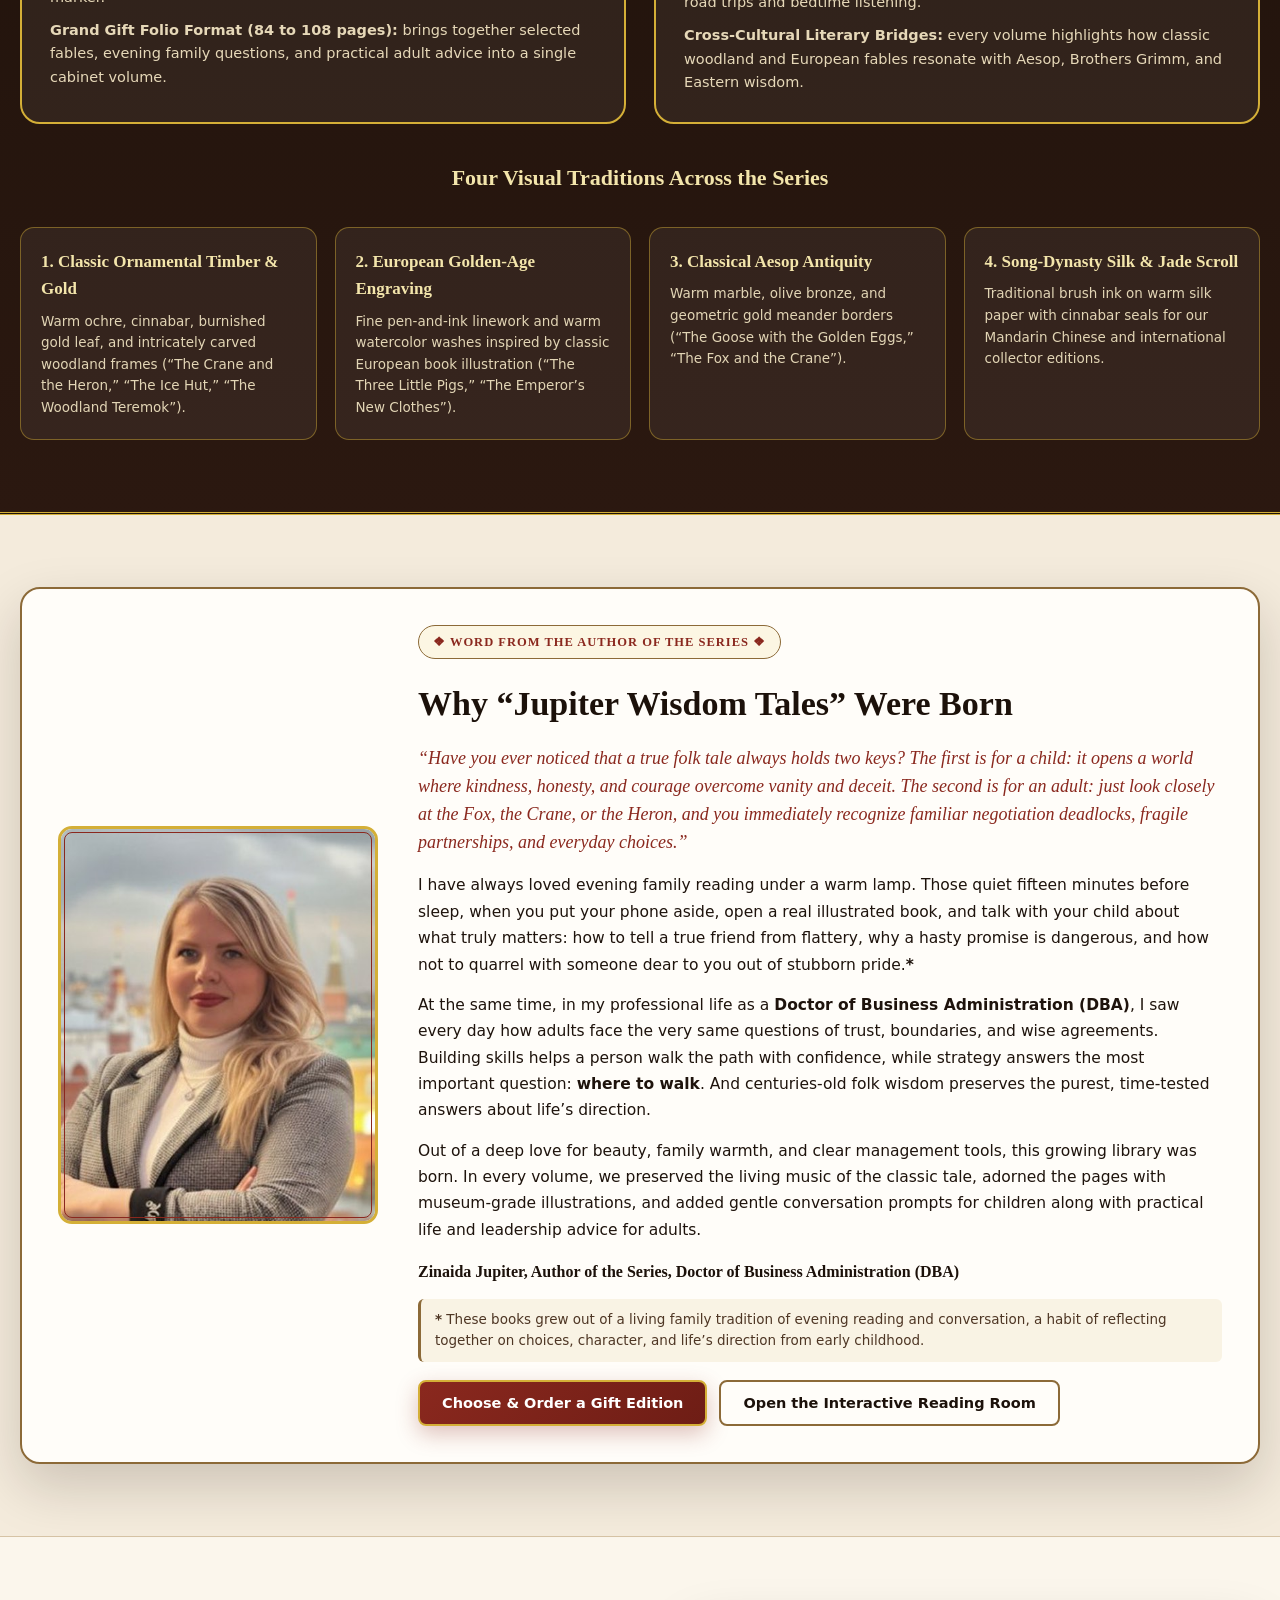
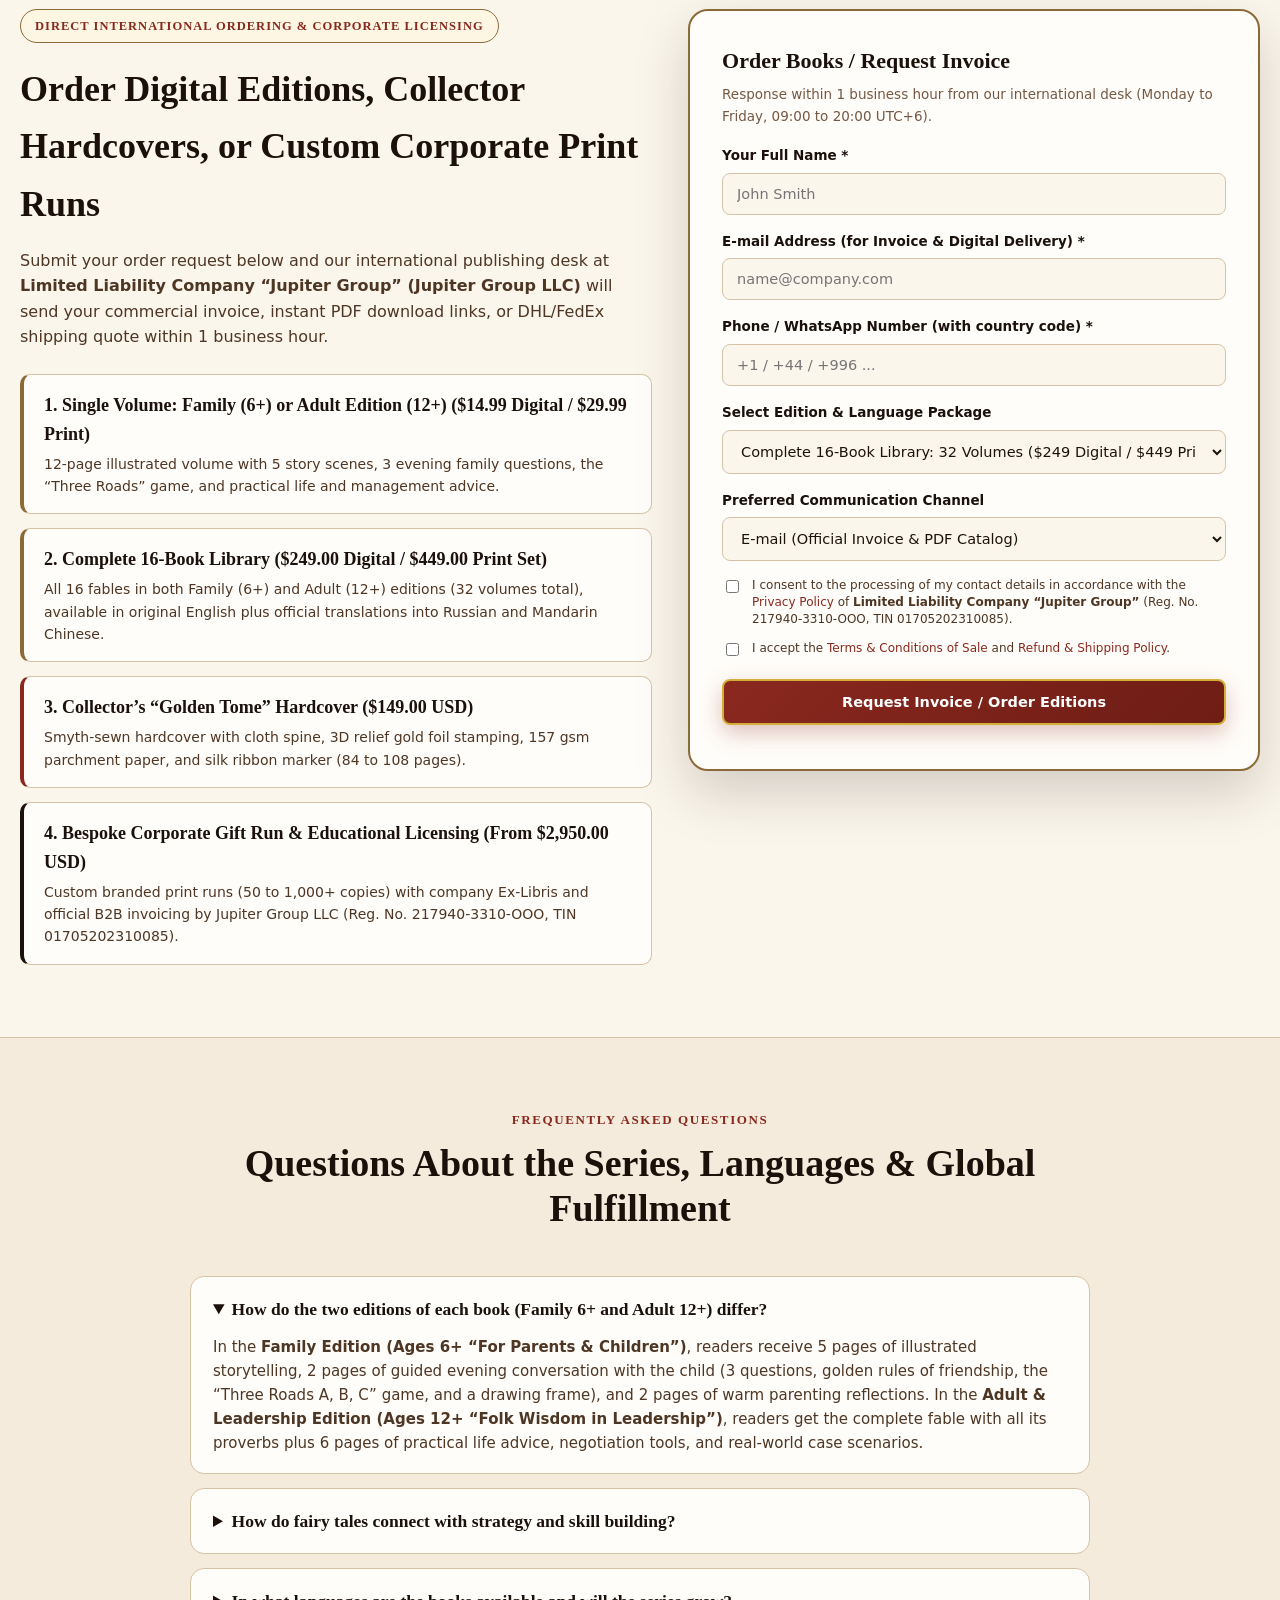
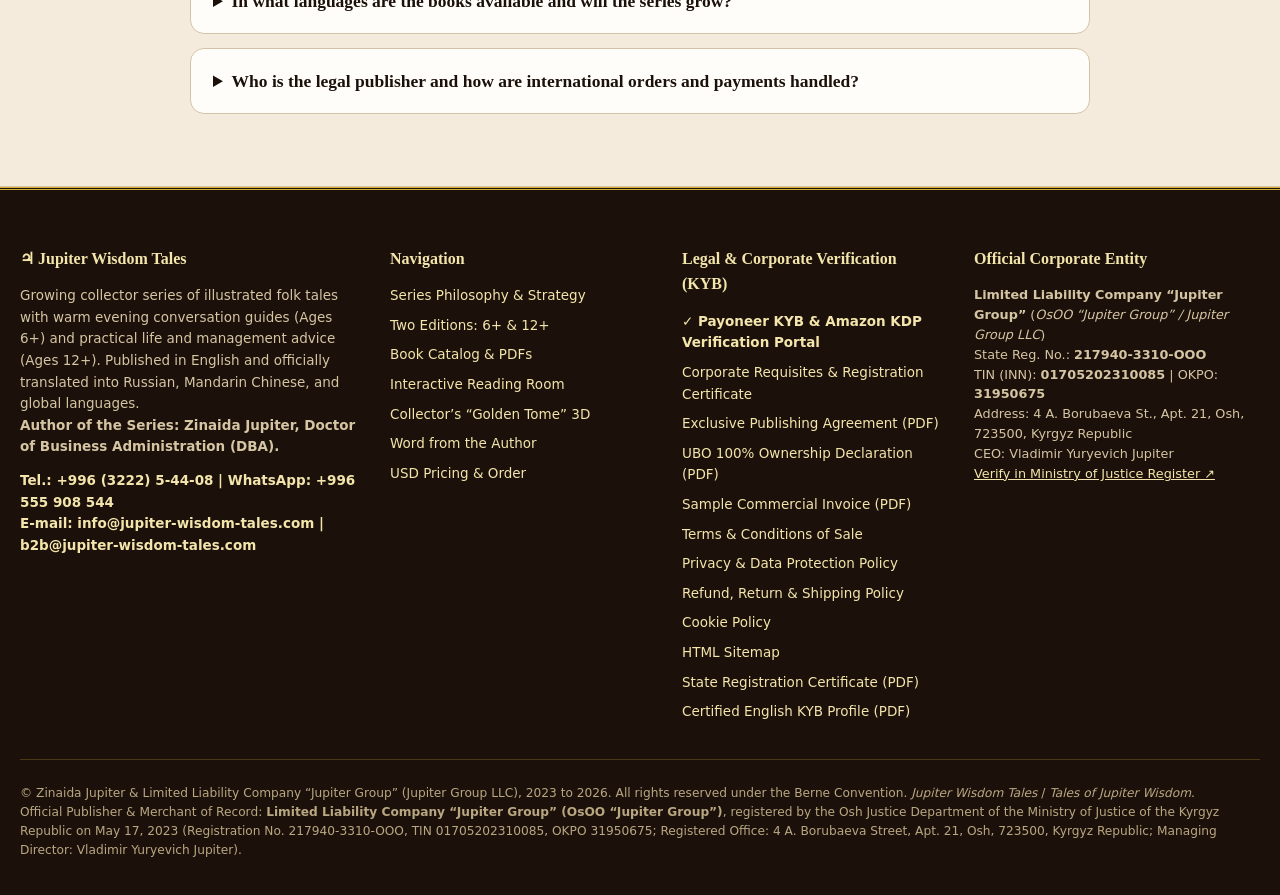
==== commit 3c64bf97: "fix(hero-showcase): feature Books II, IV, VIII, XII in Hero showcase so Book I (Crane) is not repeat" ====
--- a/index.html
+++ b/index.html
@@ -25,7 +25,7 @@
   <meta property="og:image" content="https://jupiter-wisdom-tales.com/img/og-image.jpg">
   <meta property="og:locale" content="en_US">
 
-  <link rel="stylesheet" href="css/style.css?v=20261027v5">
+  <link rel="stylesheet" href="css/style.css?v=20261027v6">
   <link rel="stylesheet" href="css/ai-consultant.css?v=20261027f">
 
   <!-- Schema.org JSON-LD: Organization + BookSeries + Person + FAQPage -->
@@ -191,25 +191,25 @@
               <span>Click any cover to read online</span>
             </div>
             <div class="hero-showcase__pair">
-              <div class="showcase-book-card" data-open-reader="1" data-initial-tab="kids">
-                <span class="showcase-book-card__tag showcase-book-card__tag--fam">Book I • 6+ Family</span>
-                <img src="img/covers/b1_fam.jpg?v=20261027v5" alt="Book I: The Crane and the Heron, Family Read-Aloud Edition (Ages 6+)" width="320" height="480" fetchpriority="high">
-                <div class="showcase-book-card__caption"><strong>Book I: The Crane &amp; The Heron</strong> — Speaking kindly &amp; deciding together ($14.99 / $29.99)</div>
+              <div class="showcase-book-card" data-open-reader="2" data-initial-tab="kids">
+                <span class="showcase-book-card__tag showcase-book-card__tag--fam">Book II • 6+ Family</span>
+                <img src="img/covers/b2_fam.jpg?v=20261027v5" alt="Book II: The Ice Hut and the Bark Cottage, Family Read-Aloud Edition (Ages 6+)" width="320" height="480" fetchpriority="high">
+                <div class="showcase-book-card__caption"><strong>Book II: The Ice Hut &amp; Bark Cottage</strong> — Kindness &amp; clear boundaries ($14.99 / $29.99)</div>
               </div>
               <div class="showcase-book-card" data-open-reader="4" data-initial-tab="matrix">
                 <span class="showcase-book-card__tag showcase-book-card__tag--mgmt">Book IV • 12+ Adults</span>
                 <img src="img/covers/b4_mgmt.jpg?v=20261027v5" alt="Book IV: The Three Little Pigs, Practical Wisdom in Life and Leadership (Ages 12+)" width="320" height="480" fetchpriority="high">
                 <div class="showcase-book-card__caption"><strong>Book IV: The Three Little Pigs</strong> — Solid foundations &amp; risk resilience ($14.99 / $29.99)</div>
               </div>
-              <div class="showcase-book-card" data-open-reader="2" data-initial-tab="kids">
-                <span class="showcase-book-card__tag showcase-book-card__tag--fam">Book II • 6+ Family</span>
-                <img src="img/covers/b2_fam.jpg?v=20261027v5" alt="Book II: The Ice Hut and the Bark Cottage, Family Read-Aloud Edition (Ages 6+)" width="320" height="480">
-                <div class="showcase-book-card__caption"><strong>Book II: The Ice Hut &amp; Bark Cottage</strong> — Kindness &amp; clear boundaries ($14.99 / $29.99)</div>
-              </div>
-              <div class="showcase-book-card" data-open-reader="8" data-initial-tab="matrix">
-                <span class="showcase-book-card__tag showcase-book-card__tag--mgmt">Book VIII • 12+ Adults</span>
-                <img src="img/covers/b8_mgmt.jpg?v=20261027v5" alt="Book VIII: Prince Ivan &amp; The Grey Wolf, Practical Wisdom in Life and Leadership (Ages 12+)" width="320" height="480">
+              <div class="showcase-book-card" data-open-reader="8" data-initial-tab="kids">
+                <span class="showcase-book-card__tag showcase-book-card__tag--fam">Book VIII • 6+ Family</span>
+                <img src="img/covers/b8_fam.jpg?v=20261027v5" alt="Book VIII: Prince Ivan &amp; The Grey Wolf, Family Read-Aloud Edition (Ages 6+)" width="320" height="480">
                 <div class="showcase-book-card__caption"><strong>Book VIII: Prince Ivan &amp; Grey Wolf</strong> — Mentorship, discipline &amp; loyal alliance ($14.99 / $29.99)</div>
+              </div>
+              <div class="showcase-book-card" data-open-reader="12" data-initial-tab="matrix">
+                <span class="showcase-book-card__tag showcase-book-card__tag--mgmt">Book XII • 12+ Adults</span>
+                <img src="img/covers/b12_mgmt.jpg?v=20261027v5" alt="Book XII: The Woodland Teremok, Practical Wisdom in Life and Leadership (Ages 12+)" width="320" height="480">
+                <div class="showcase-book-card__caption"><strong>Book XII: The Woodland Teremok</strong> — Team roles, capacity &amp; rebuilding stronger ($14.99 / $29.99)</div>
               </div>
             </div>
             <div class="hero-showcase__footer">
--- a/css/style.css
+++ b/css/style.css
@@ -1591,12 +1591,39 @@
 }
 
 @media (max-width: 480px) {
-  .books-grid,
   .metrics-strip {
     grid-template-columns: 1fr;
   }
+  .books-grid {
+    grid-template-columns: repeat(2, minmax(0, 1fr));
+    gap: 10px;
+  }
+  .book-card__cover-wrap {
+    padding: 8px;
+  }
+  .book-card__body {
+    padding: 10px;
+    gap: 6px;
+  }
+  .book-card__title {
+    font-size: 14.5px;
+  }
+  .book-card__en {
+    font-size: 11px;
+  }
+  .book-card__key {
+    font-size: 11.2px;
+    padding: 6px 8px;
+  }
+  .book-card__pdf-links {
+    grid-template-columns: 1fr;
+    gap: 4px;
+  }
+  .hero-showcase {
+    padding: 14px;
+  }
   .hero-showcase__pair {
-    grid-template-columns: 1fr 1fr;
+    grid-template-columns: repeat(2, minmax(0, 1fr));
     gap: 10px;
   }
   .header-actions .btn {
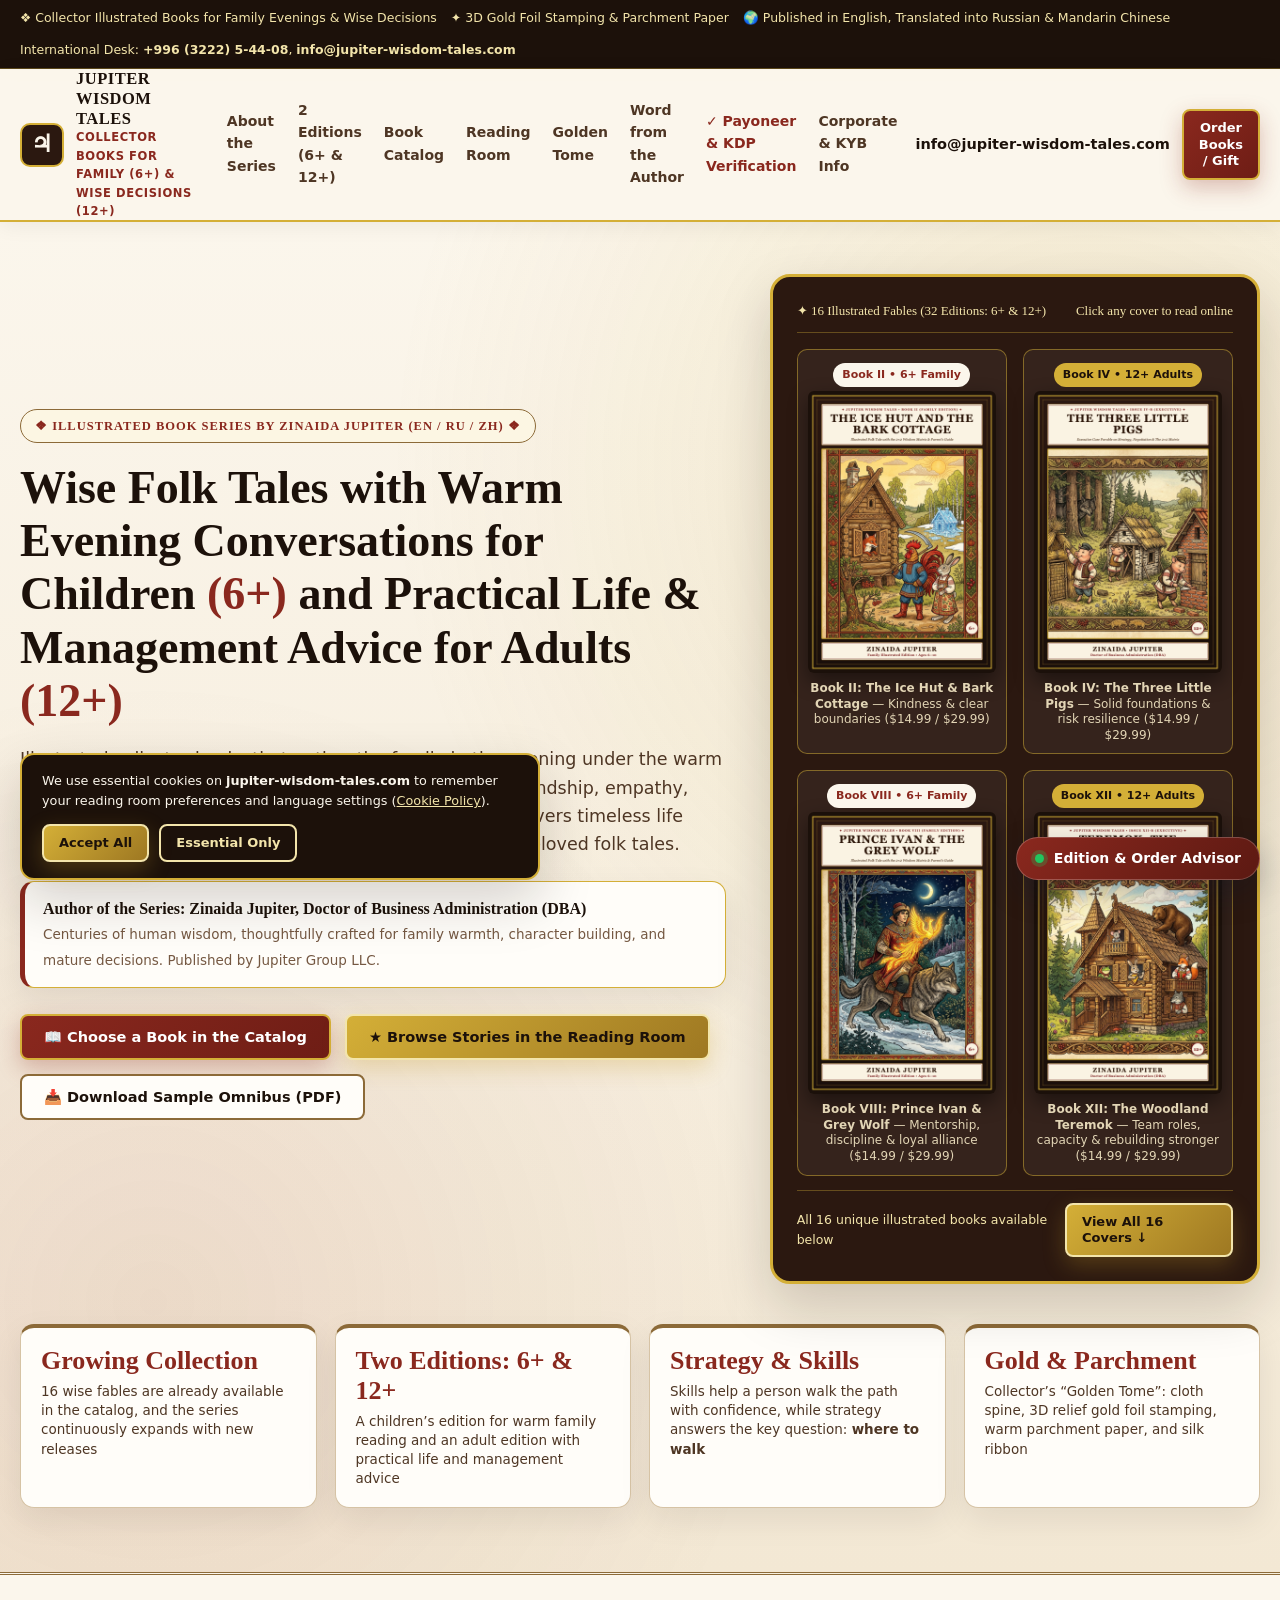
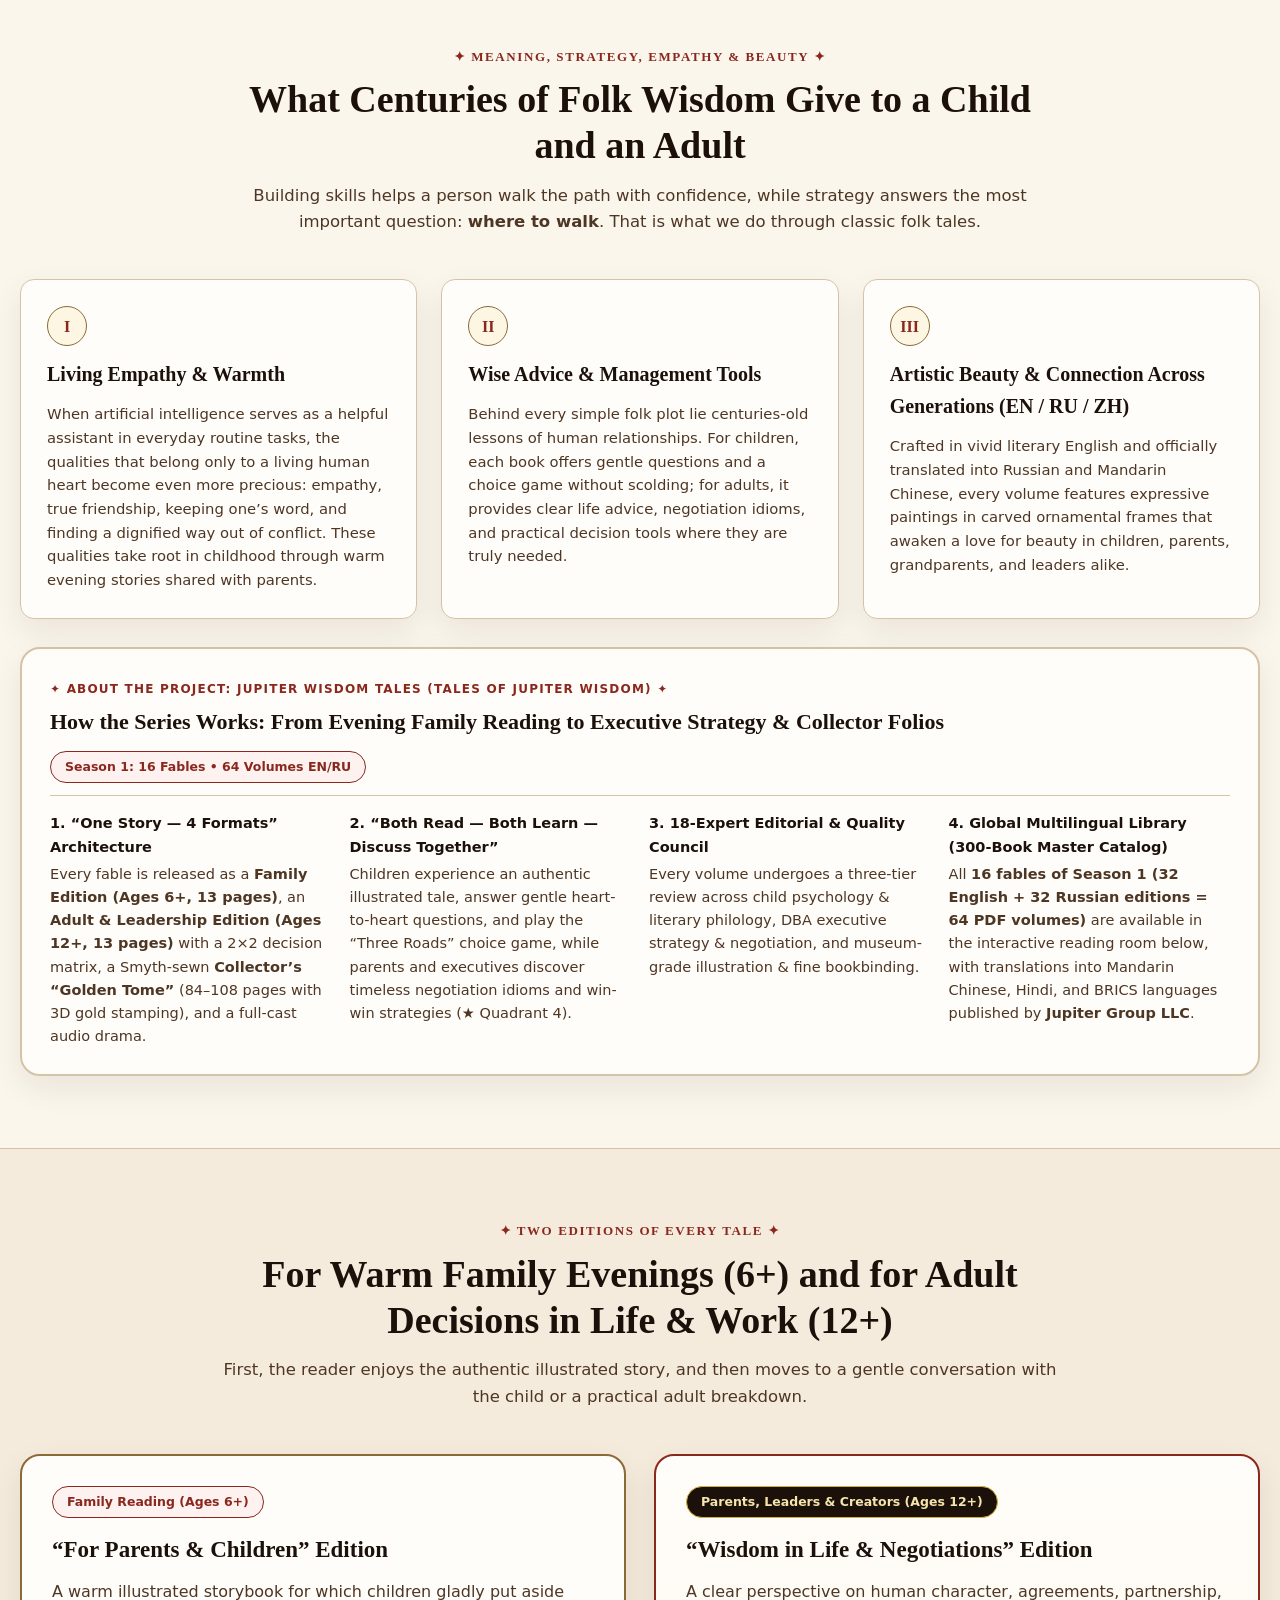
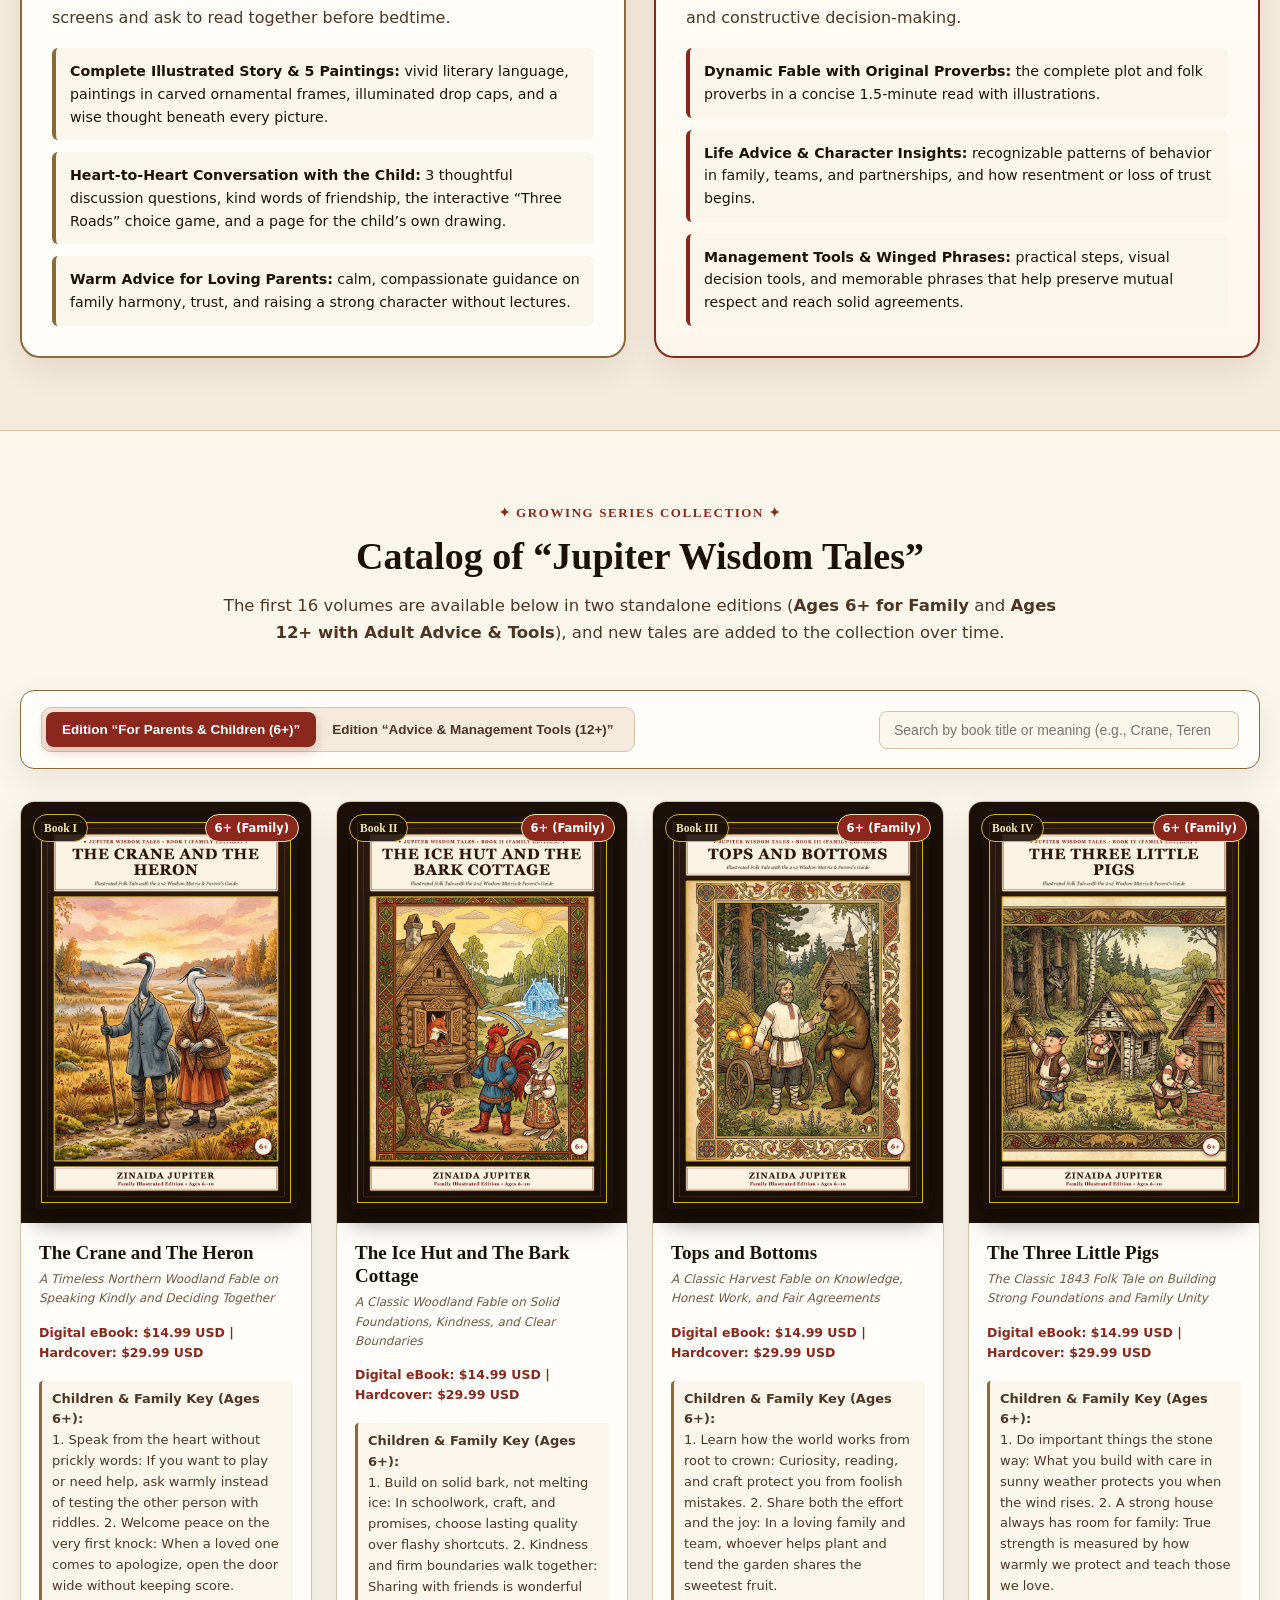
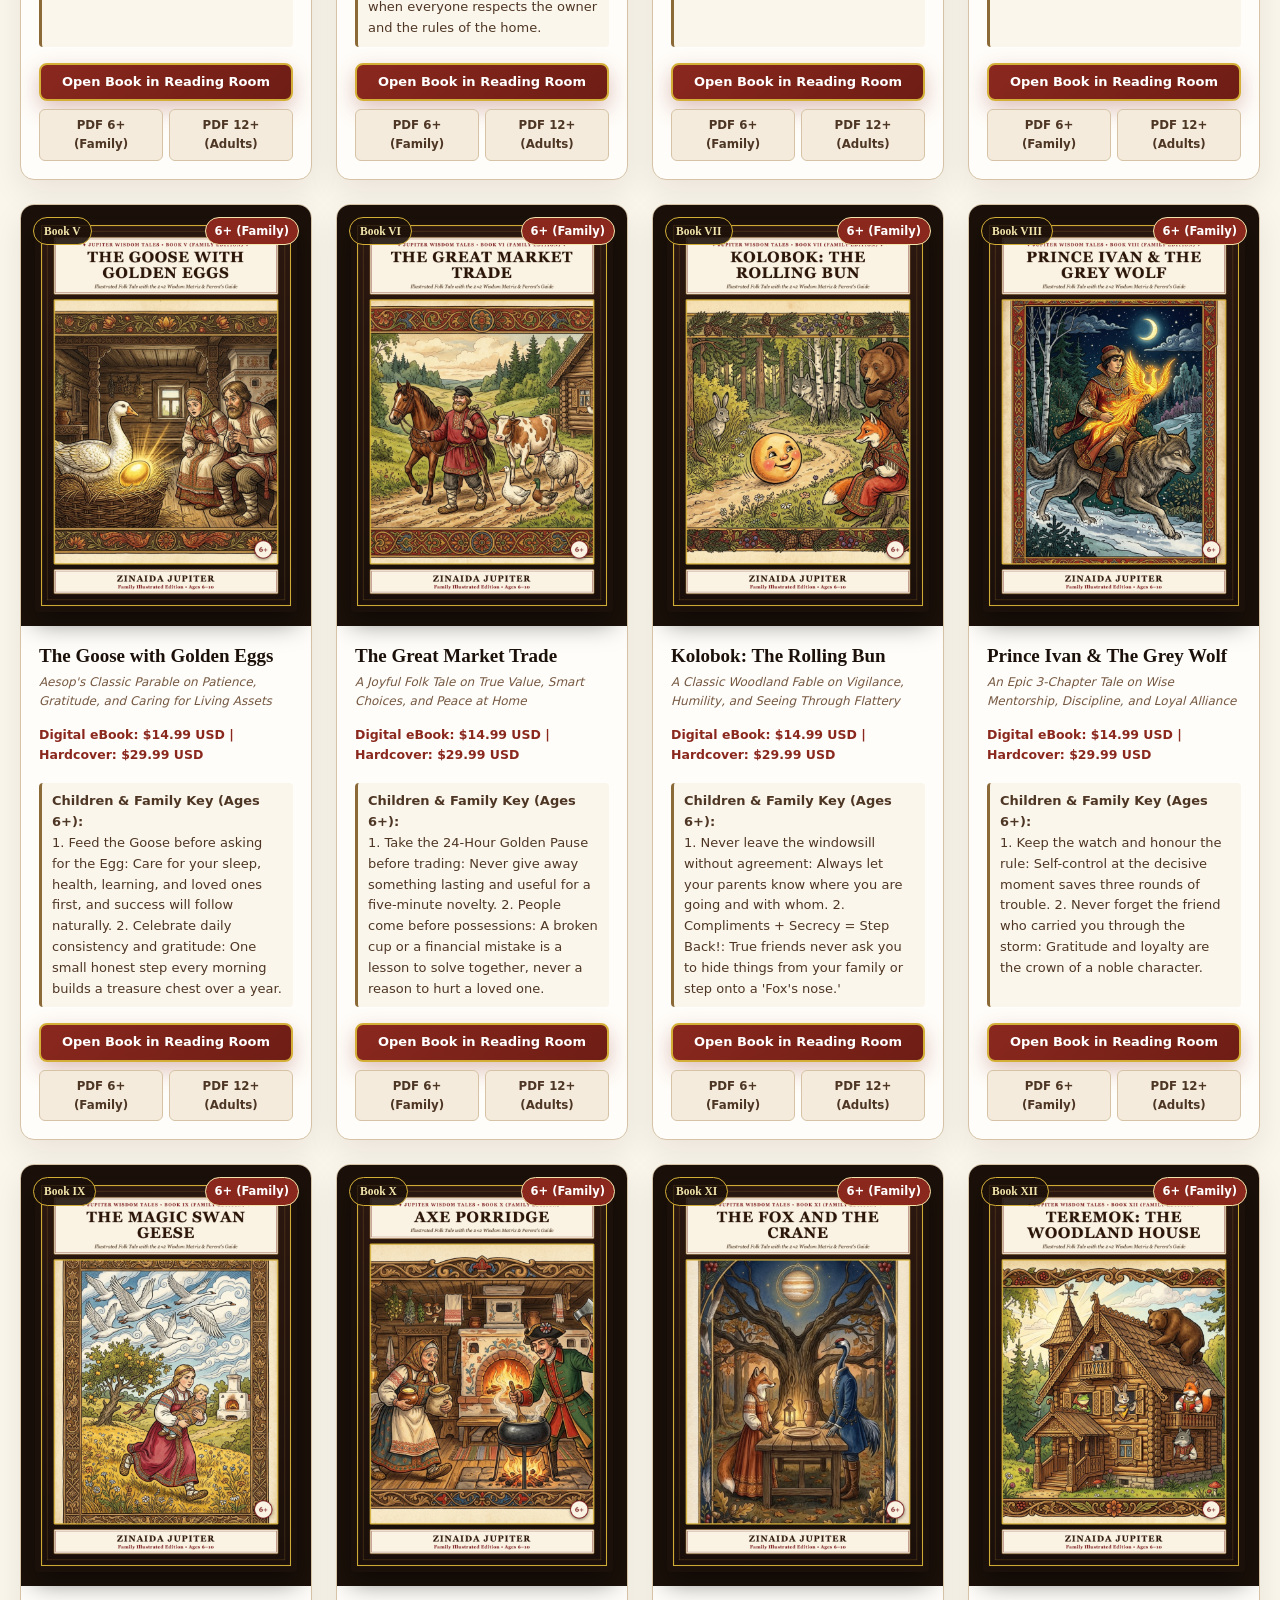
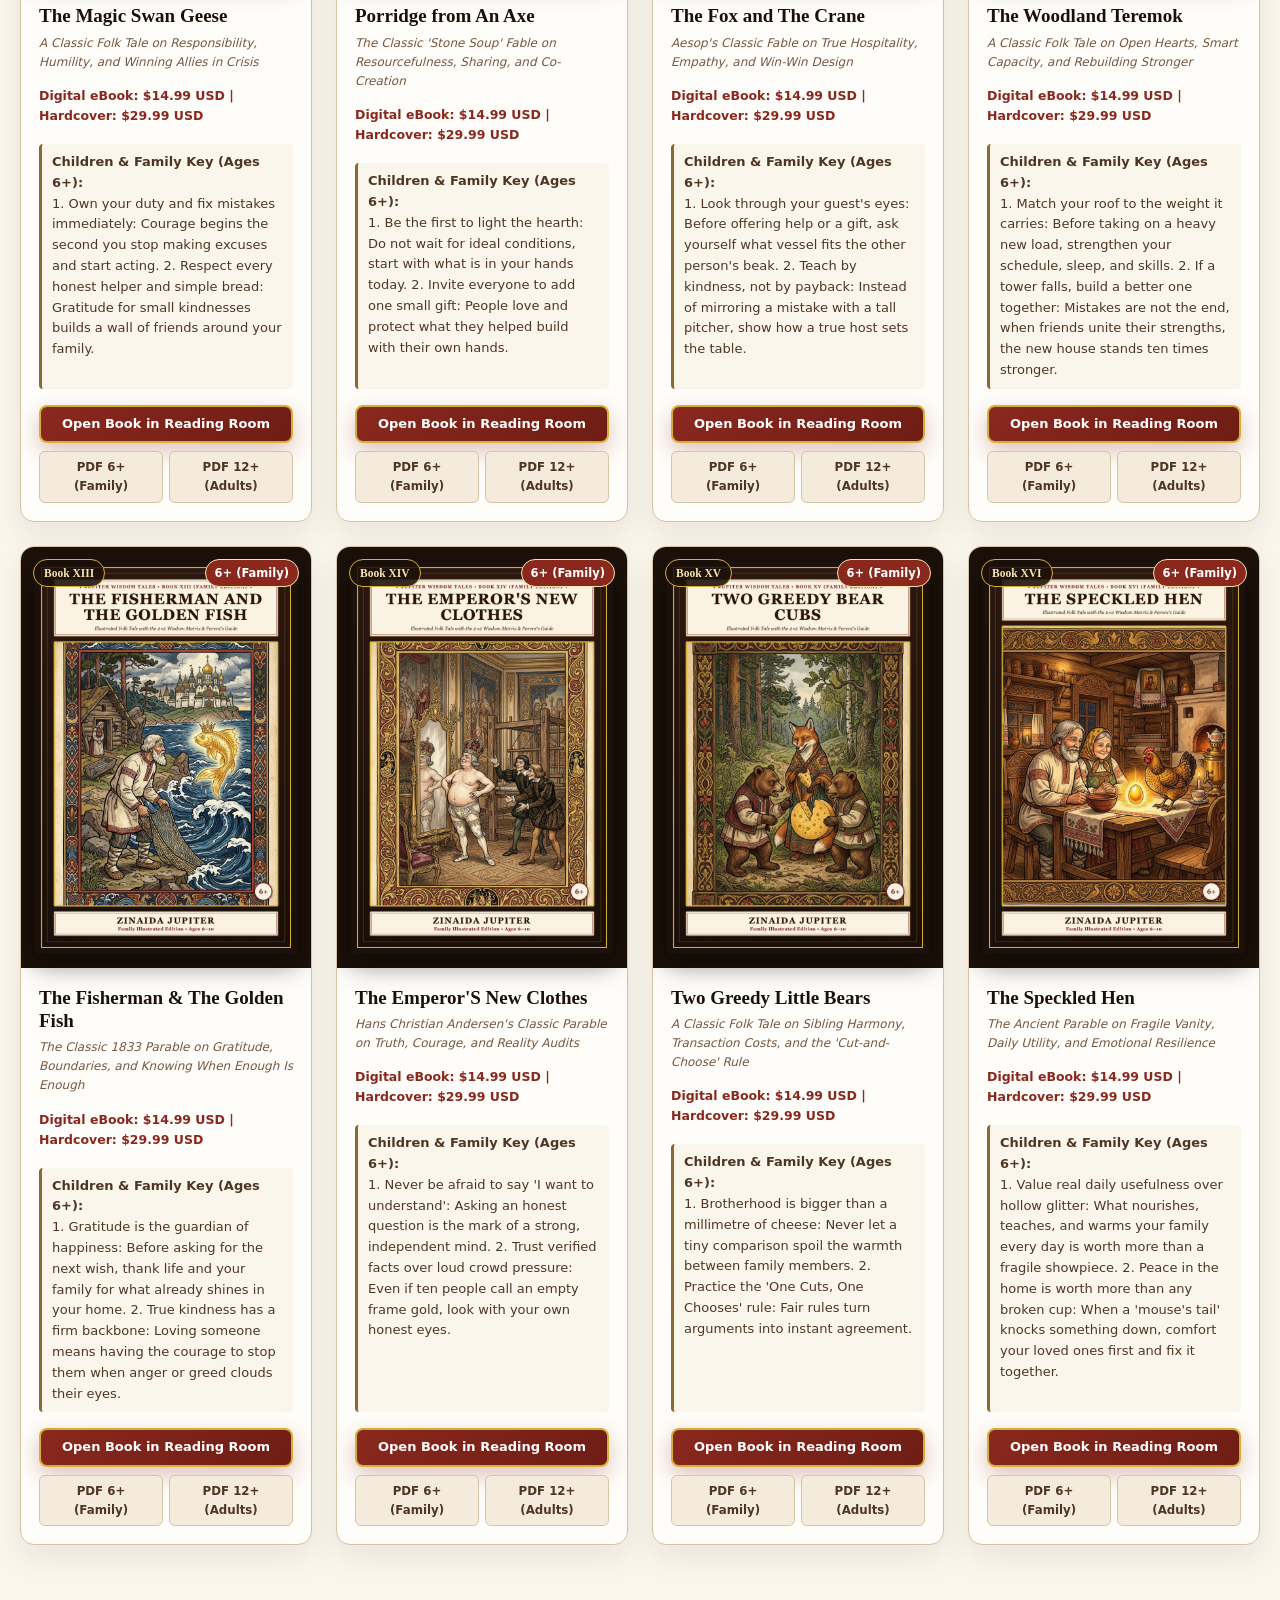
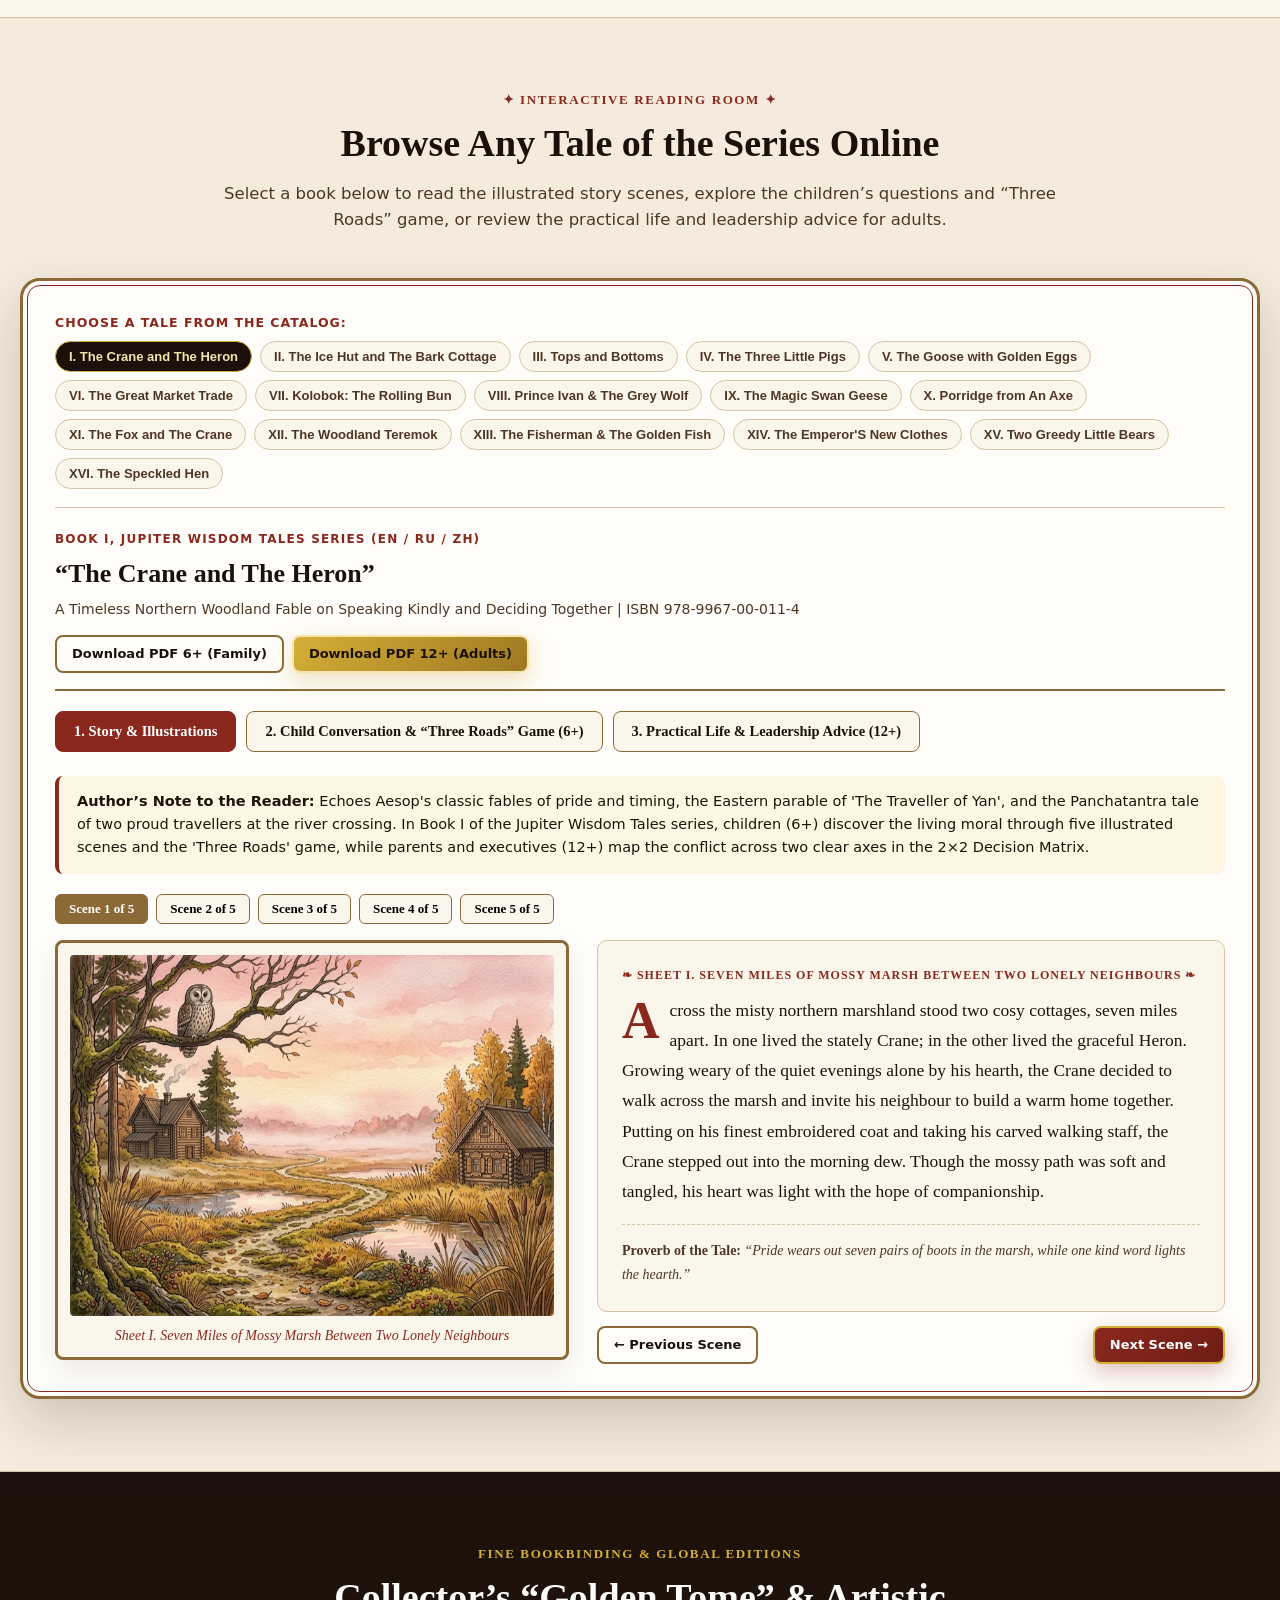
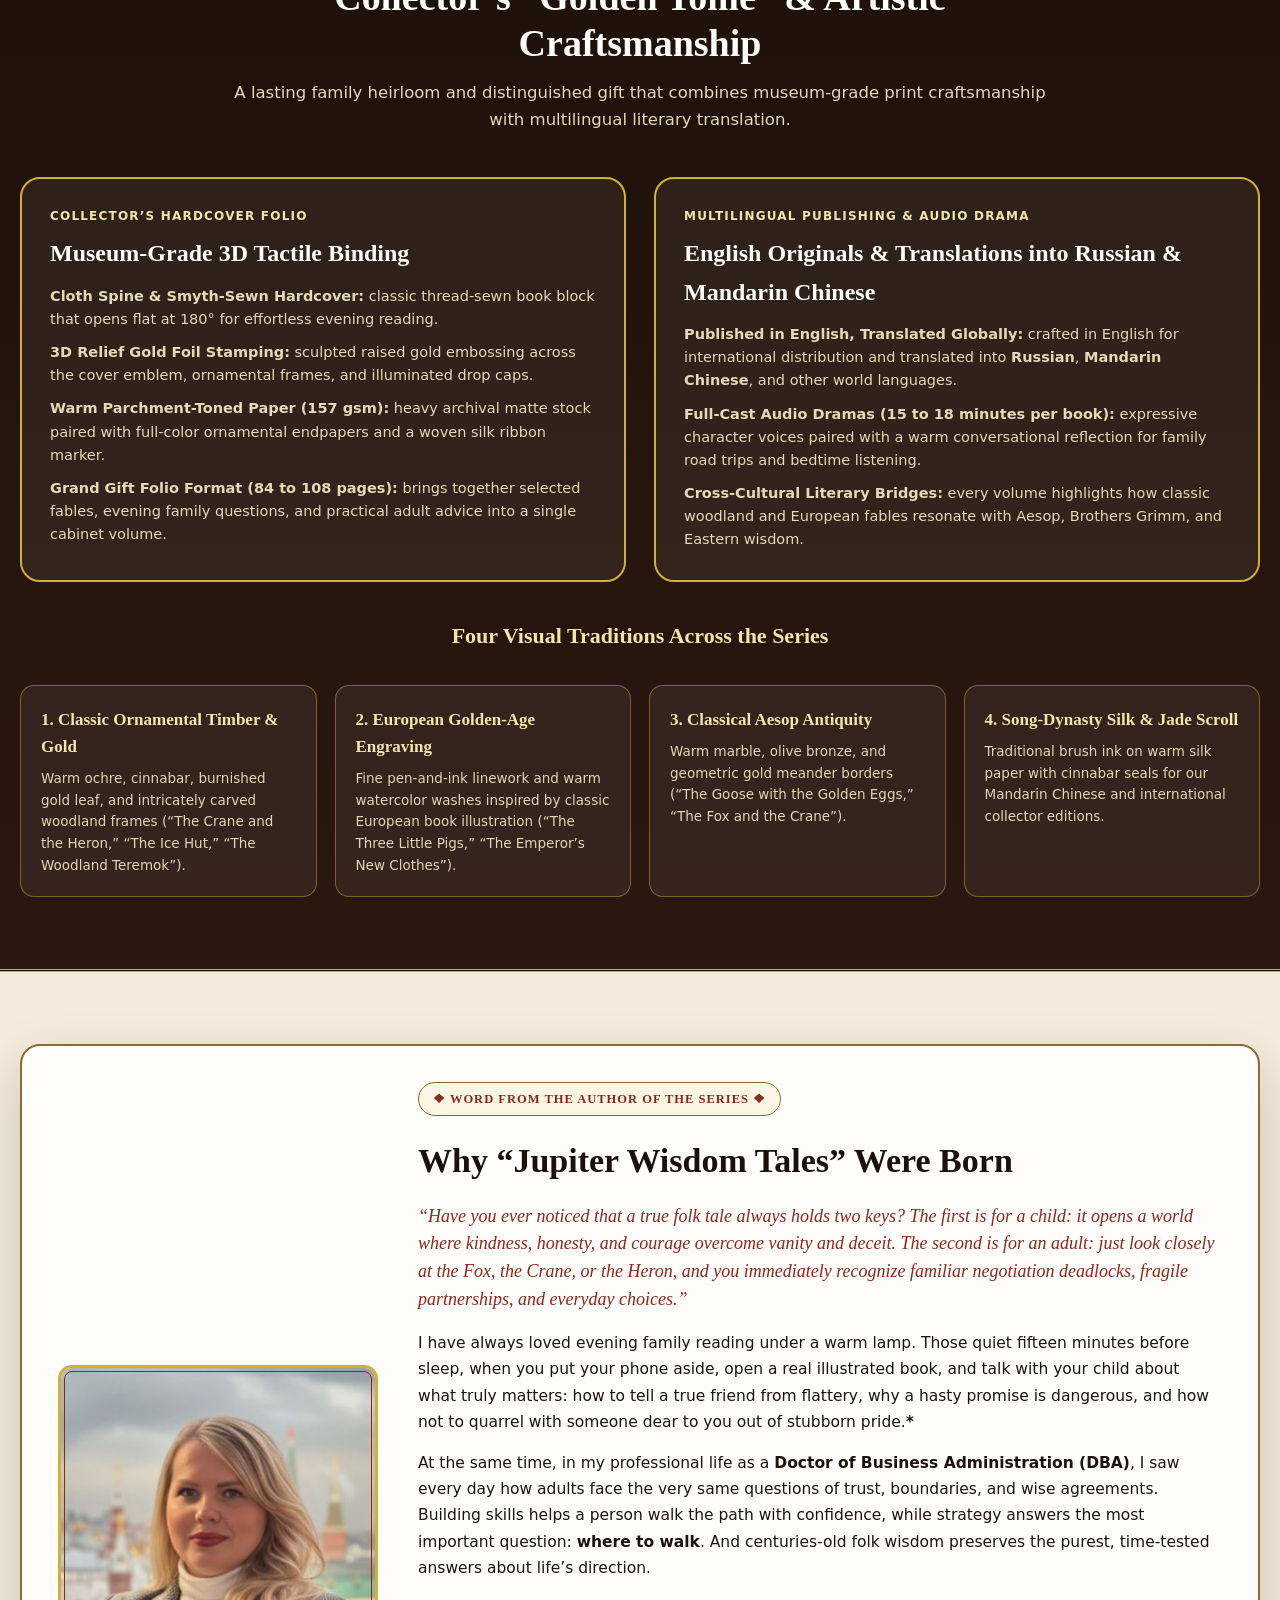
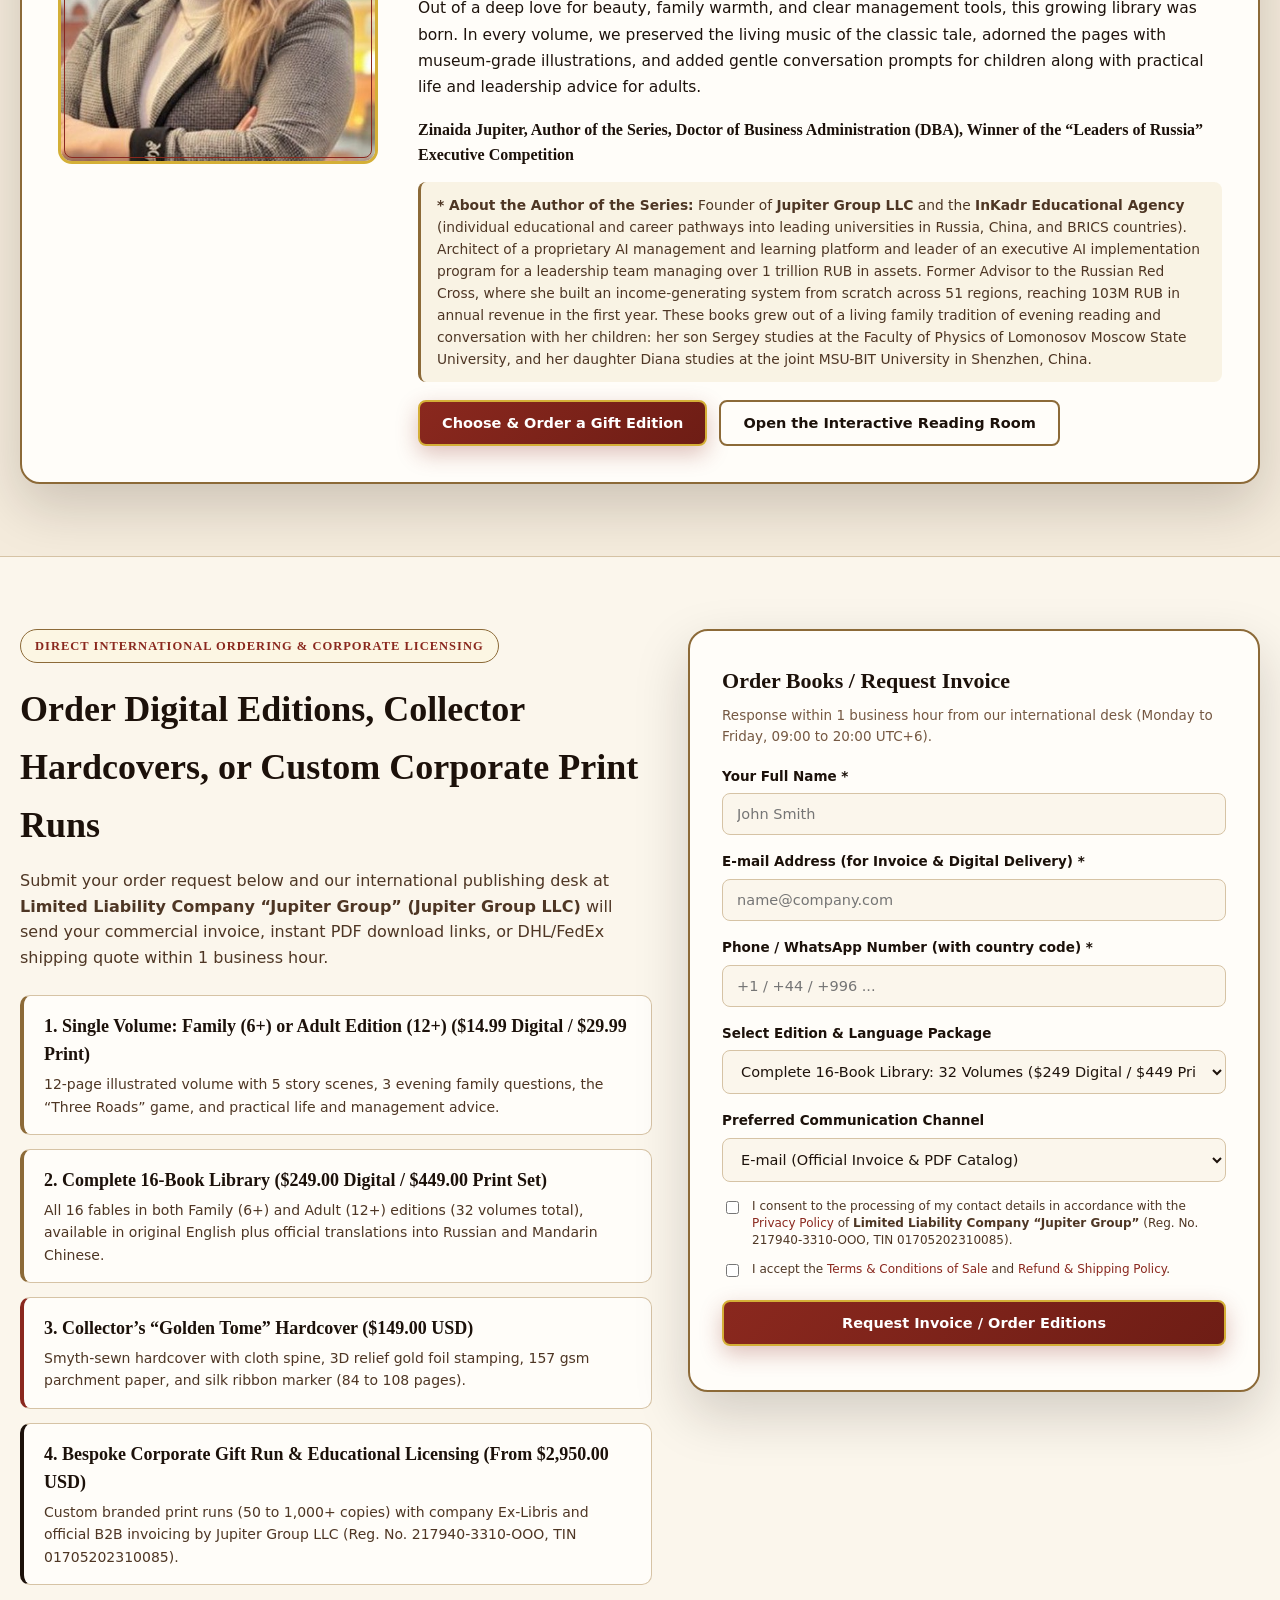
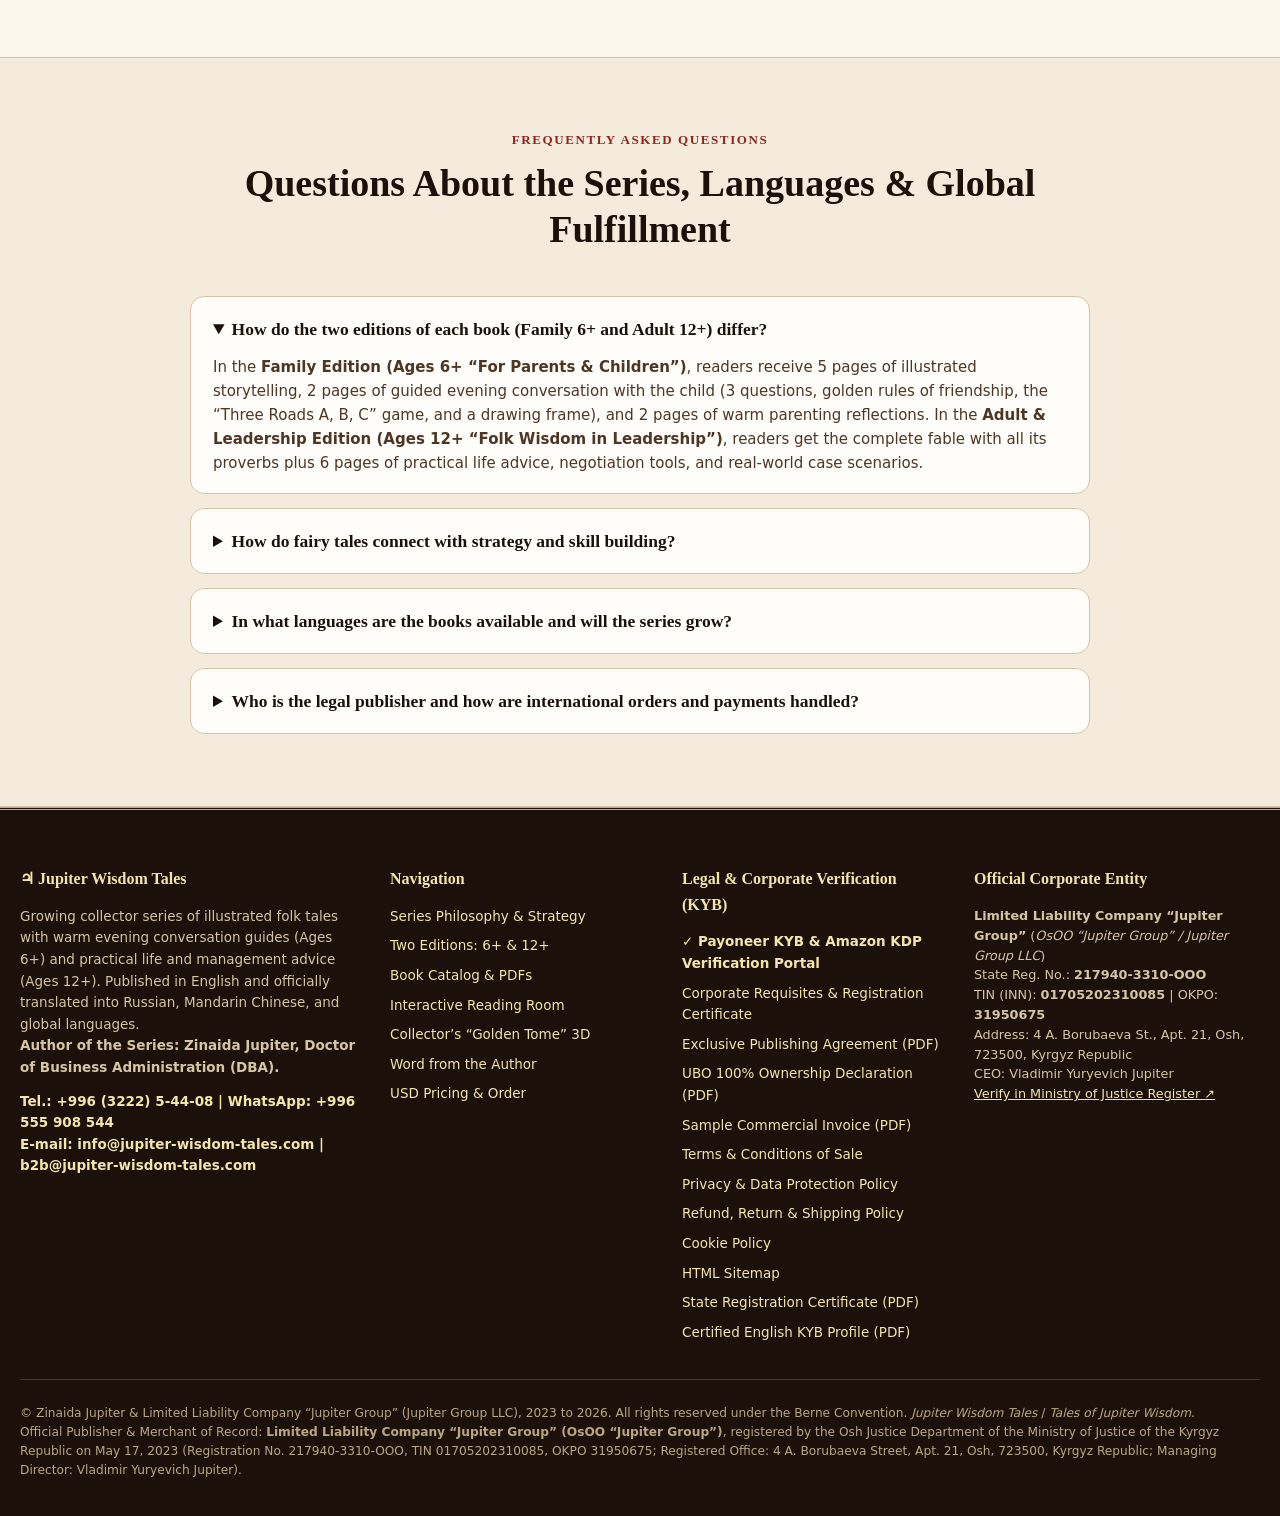
==== commit 7fb437c4: "Enrich About the Project section, Author biography & complete Season 1 README" ====
--- a/index.html
+++ b/index.html
@@ -277,6 +277,35 @@
             </p>
           </article>
         </div>
+
+        <!-- Complete Project Overview Card (About the Series & Publishing Architecture) -->
+        <div style="margin-top:28px;background:var(--bg-card);border:2px solid var(--border-ornate);border-radius:var(--radius-lg);padding:26px 28px;box-shadow:var(--shadow-card);">
+          <div style="display:flex;flex-wrap:wrap;align-items:center;justify-content:space-between;gap:12px;margin-bottom:16px;padding-bottom:12px;border-bottom:1px solid var(--border-ornate);">
+            <div>
+              <span style="font-size:12px;font-weight:700;color:var(--cinnabar);text-transform:uppercase;letter-spacing:1.2px;">✦ ABOUT THE PROJECT: JUPITER WISDOM TALES (TALES OF JUPITER WISDOM) ✦</span>
+              <h3 style="font-family:var(--font-serif);font-size:22px;color:var(--bg-walnut);margin:4px 0 0;">How the Series Works: From Evening Family Reading to Executive Strategy &amp; Collector Folios</h3>
+            </div>
+            <span class="edition-badge edition-badge--6" style="margin:0;">Season 1: 16 Fables • 64 Volumes EN/RU</span>
+          </div>
+          <div style="display:grid;grid-template-columns:repeat(auto-fit,minmax(240px,1fr));gap:18px;font-size:14.5px;line-height:1.6;color:var(--ink-secondary);">
+            <div>
+              <strong style="color:var(--bg-walnut);display:block;margin-bottom:4px;">1. “One Story — 4 Formats” Architecture</strong>
+              Every fable is released as a <strong>Family Edition (Ages 6+, 13 pages)</strong>, an <strong>Adult &amp; Leadership Edition (Ages 12+, 13 pages)</strong> with a 2×2 decision matrix, a Smyth-sewn <strong>Collector’s “Golden Tome”</strong> (84–108 pages with 3D gold stamping), and a full-cast audio drama.
+            </div>
+            <div>
+              <strong style="color:var(--bg-walnut);display:block;margin-bottom:4px;">2. “Both Read — Both Learn — Discuss Together”</strong>
+              Children experience an authentic illustrated tale, answer gentle heart-to-heart questions, and play the “Three Roads” choice game, while parents and executives discover timeless negotiation idioms and win-win strategies (★ Quadrant 4).
+            </div>
+            <div>
+              <strong style="color:var(--bg-walnut);display:block;margin-bottom:4px;">3. 18-Expert Editorial &amp; Quality Council</strong>
+              Every volume undergoes a three-tier review across child psychology &amp; literary philology, DBA executive strategy &amp; negotiation, and museum-grade illustration &amp; fine bookbinding.
+            </div>
+            <div>
+              <strong style="color:var(--bg-walnut);display:block;margin-bottom:4px;">4. Global Multilingual Library (300-Book Master Catalog)</strong>
+              All <strong>16 fables of Season 1 (32 English + 32 Russian editions = 64 PDF volumes)</strong> are available in the interactive reading room below, with translations into Mandarin Chinese, Hindi, and BRICS languages published by <strong>Jupiter Group LLC</strong>.
+            </div>
+          </div>
+        </div>
       </div>
     </section>
 
@@ -771,10 +800,10 @@
               Out of a deep love for beauty, family warmth, and clear management tools, this growing library was born. In every volume, we preserved the living music of the classic tale, adorned the pages with museum-grade illustrations, and added gentle conversation prompts for children along with practical life and leadership advice for adults.
             </p>
             <div style="font-family:var(--font-serif);font-size:16px;font-weight:700;color:var(--bg-walnut);margin:0 0 14px;">
-              Zinaida Jupiter, Author of the Series, Doctor of Business Administration (DBA)
-            </div>
-            <div style="font-size:13.5px;color:var(--ink-secondary);background:rgba(197,155,39,0.1);border-left:3px solid var(--gold-deep);padding:10px 14px;border-radius:6px;margin-bottom:18px;">
-              <strong>*</strong> These books grew out of a living family tradition of evening reading and conversation, a habit of reflecting together on choices, character, and life’s direction from early childhood.
+              Zinaida Jupiter, Author of the Series, Doctor of Business Administration (DBA), Winner of the “Leaders of Russia” Executive Competition
+            </div>
+            <div style="font-size:13.8px;line-height:1.6;color:var(--ink-secondary);background:rgba(197,155,39,0.1);border-left:3px solid var(--gold-deep);padding:12px 16px;border-radius:8px;margin-bottom:18px;">
+              <strong>* About the Author of the Series:</strong> Founder of <strong>Jupiter Group LLC</strong> and the <strong>InKadr Educational Agency</strong> (individual educational and career pathways into leading universities in Russia, China, and BRICS countries). Architect of a proprietary AI management and learning platform and leader of an executive AI implementation program for a leadership team managing over 1 trillion RUB in assets. Former Advisor to the Russian Red Cross, where she built an income-generating system from scratch across 51 regions, reaching 103M RUB in annual revenue in the first year. These books grew out of a living family tradition of evening reading and conversation with her children: her son Sergey studies at the Faculty of Physics of Lomonosov Moscow State University, and her daughter Diana studies at the joint MSU-BIT University in Shenzhen, China.
             </div>
             <div style="display:flex;flex-wrap:wrap;gap:12px;">
               <button type="button" class="btn btn--primary" data-open-order="Collector's Golden Tome Hardcover ($149.00 USD)">Choose &amp; Order a Gift Edition</button>
